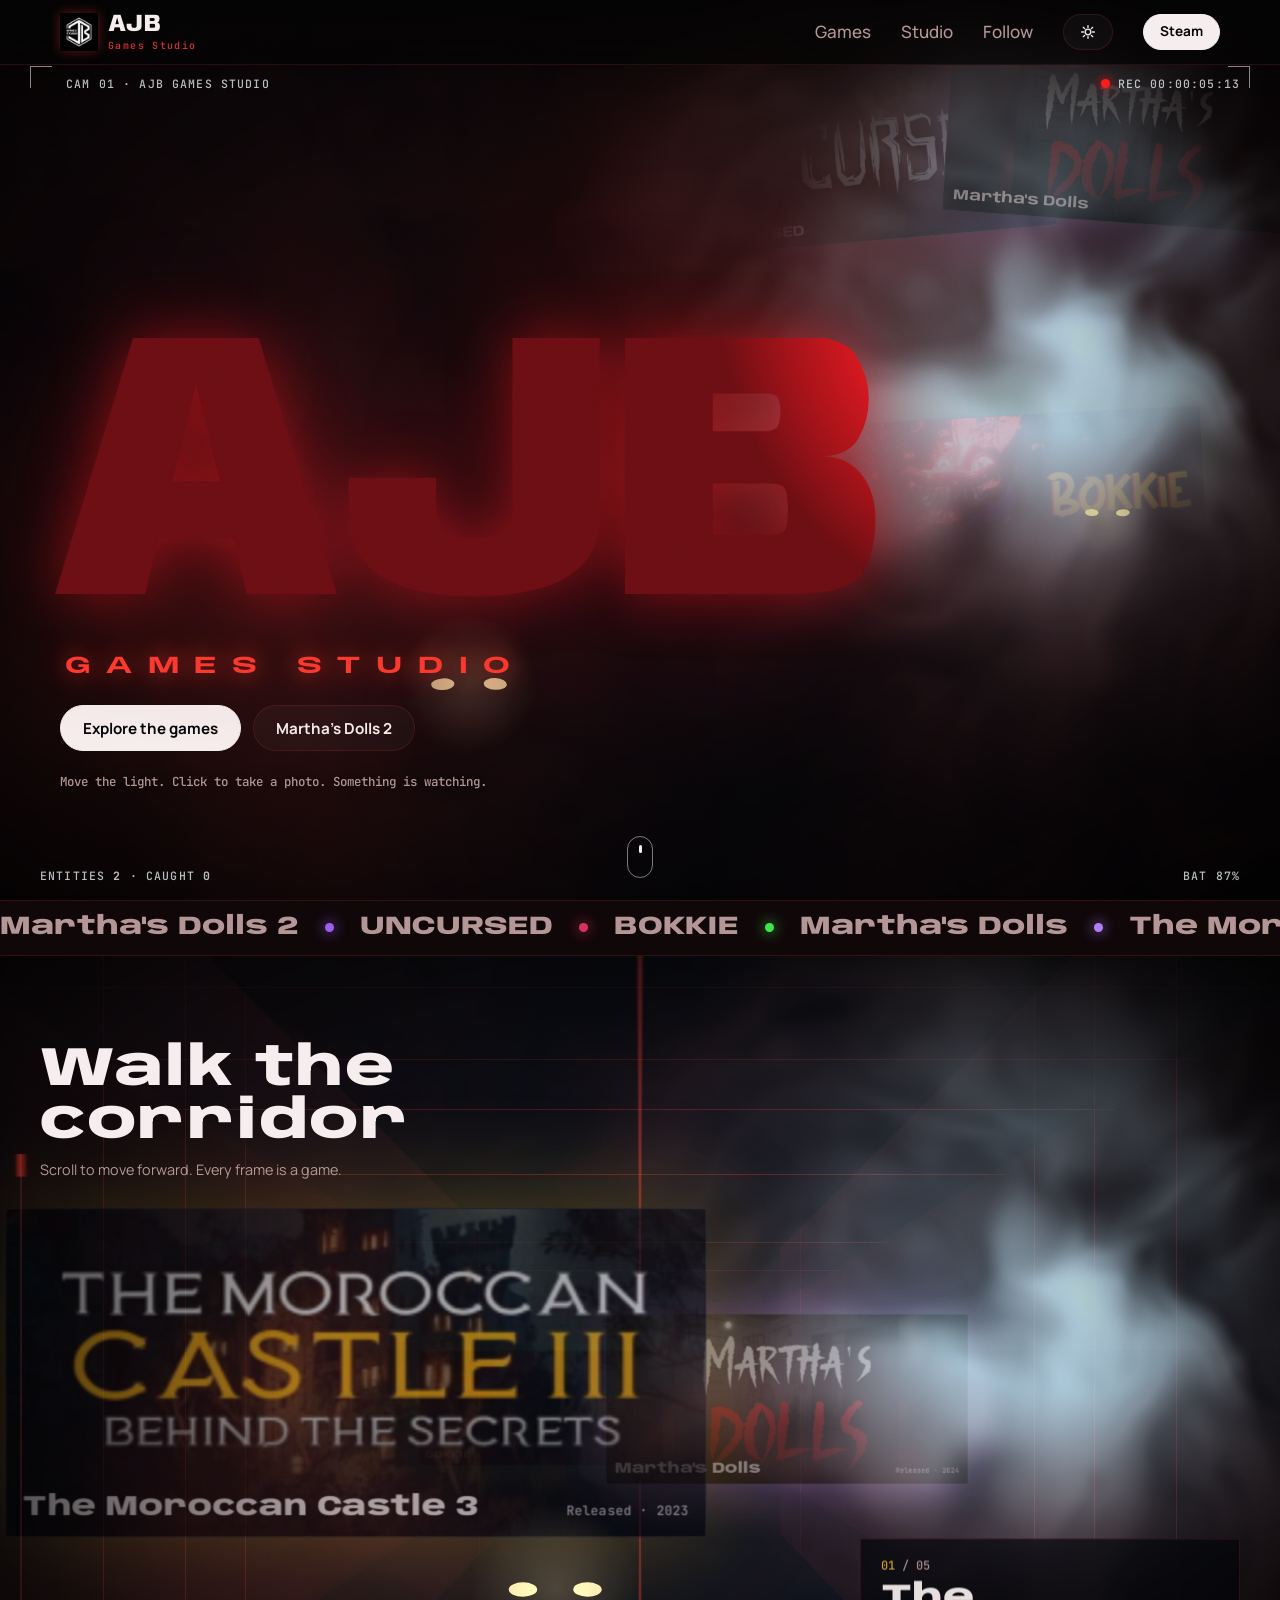
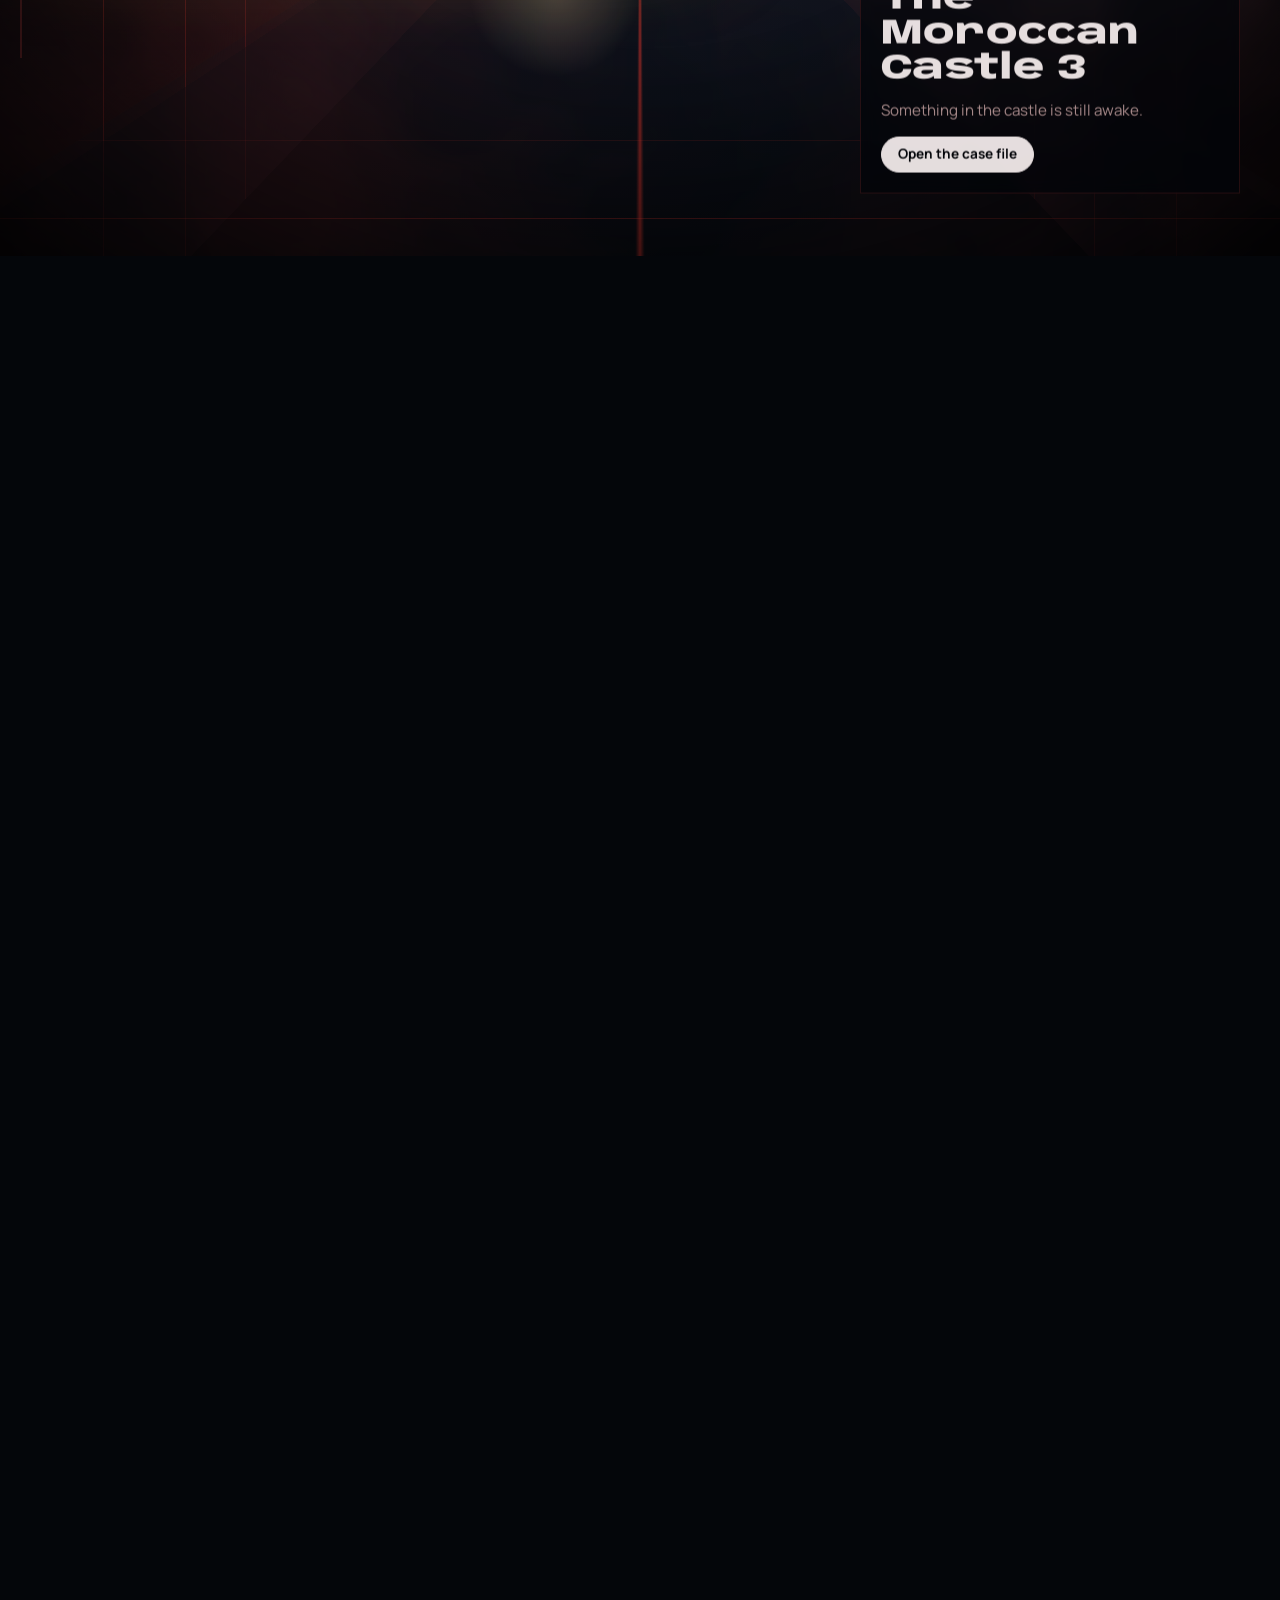
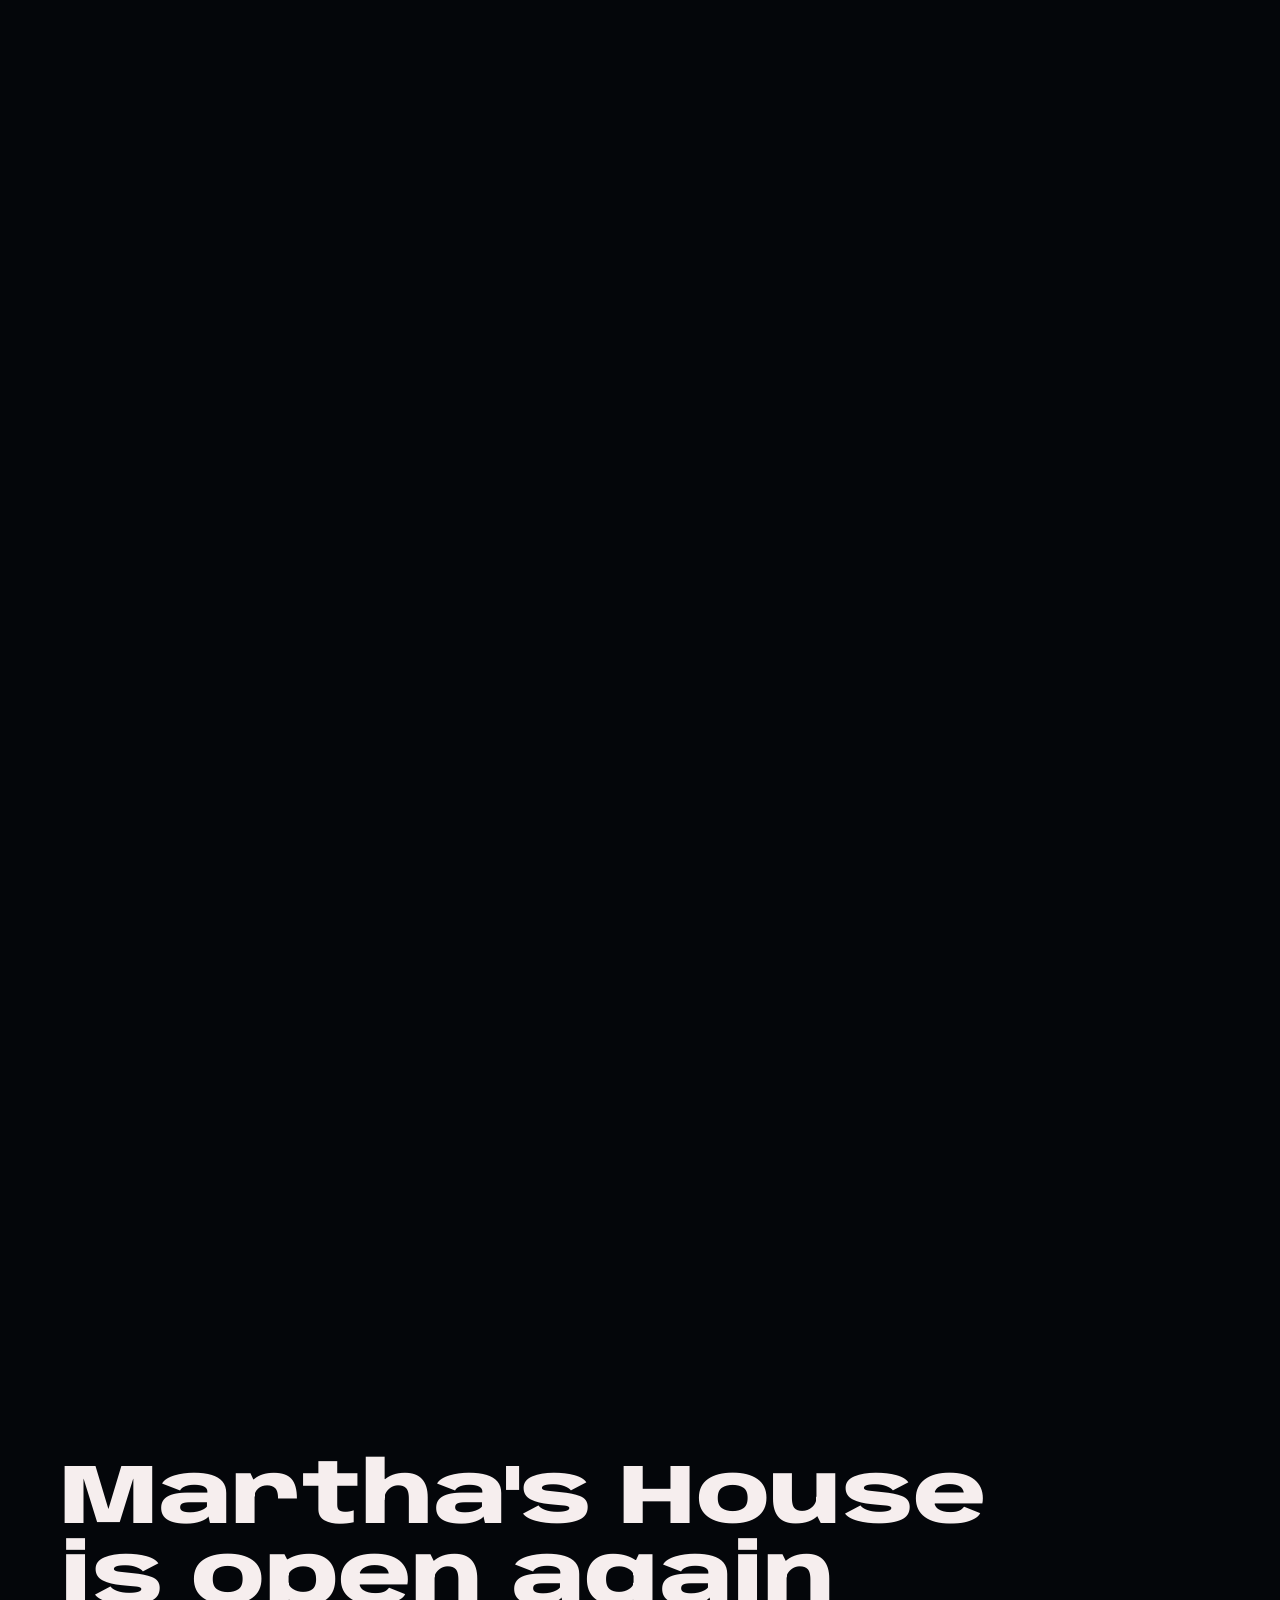
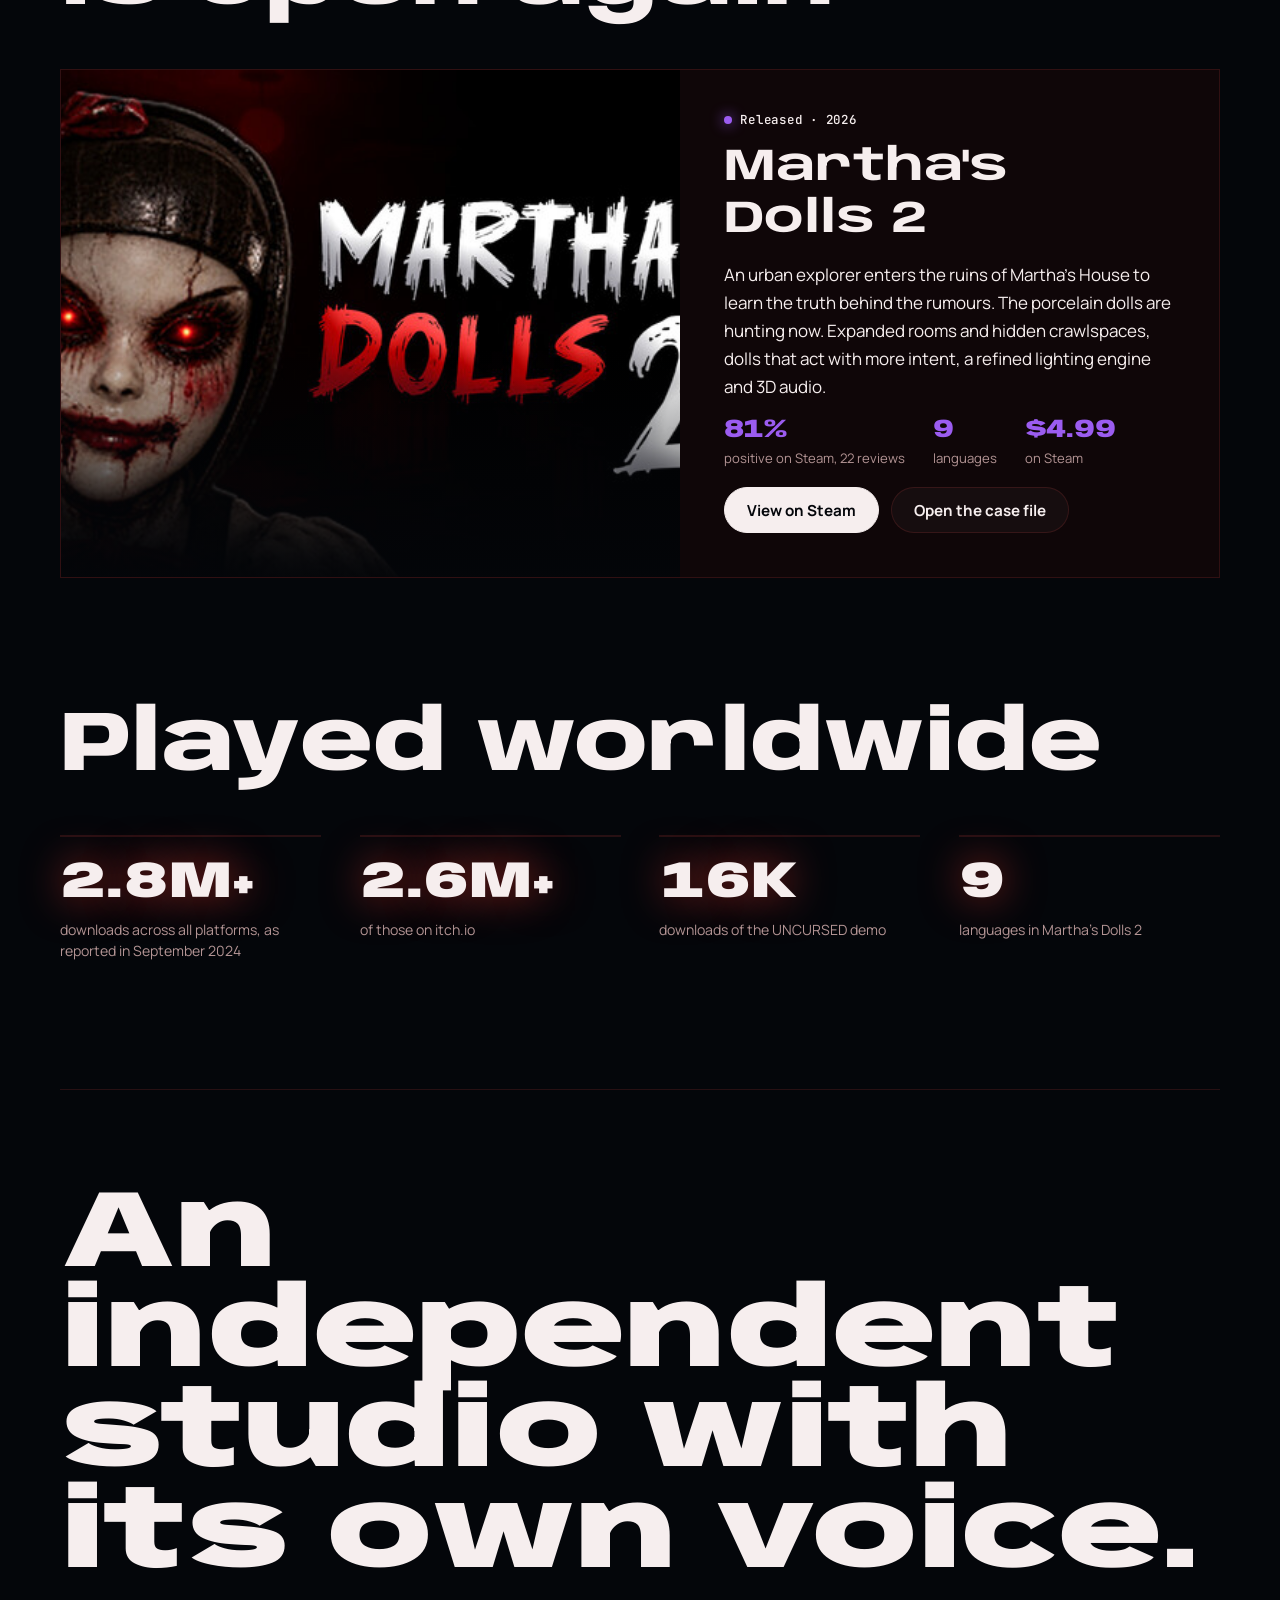
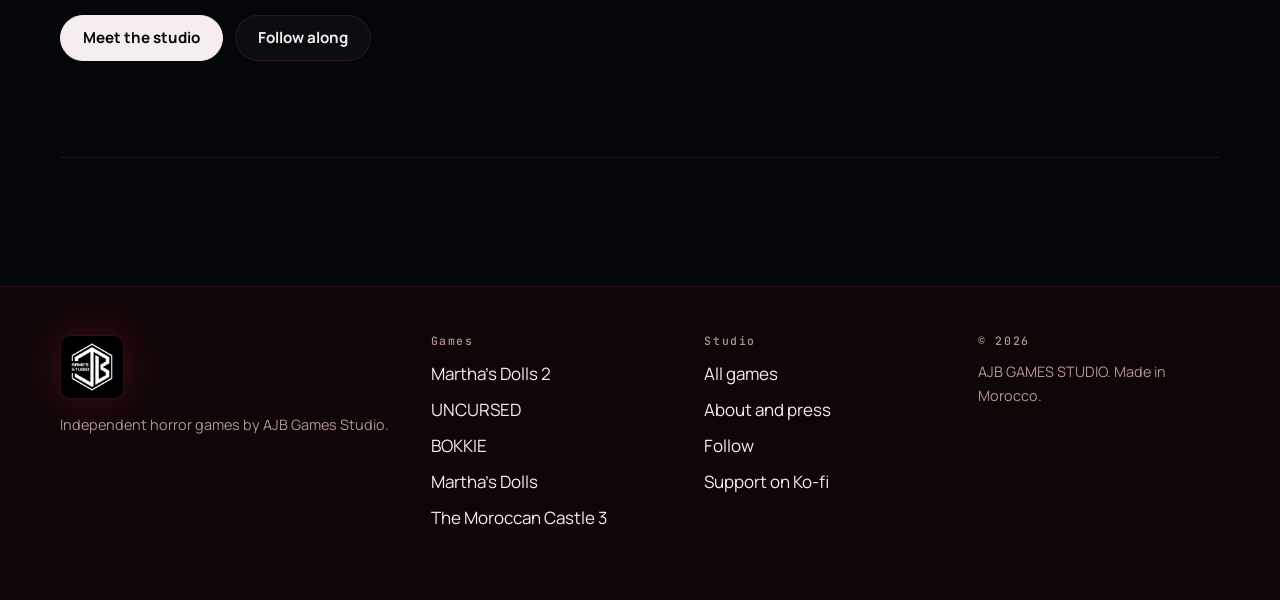
==== index.html @ 690a7651 "Revert to V6" ====
<!doctype html>
<html lang="en">
<head>
<meta charset="utf-8">
<meta name="viewport" content="width=device-width, initial-scale=1, viewport-fit=cover">
<title>AJB Games Studio</title>
<meta name="description" content="AJB GAMES STUDIO is an independent horror game studio from Morocco. Martha&#39;s Dolls, UNCURSED, BOKKIE, The Moroccan Castle 3 and Martha&#39;s Dolls 2.">
<meta property="og:title" content="AJB Games Studio"><meta property="og:description" content="AJB GAMES STUDIO is an independent horror game studio from Morocco. Martha&#39;s Dolls, UNCURSED, BOKKIE, The Moroccan Castle 3 and Martha&#39;s Dolls 2."><meta property="og:type" content="website">
<meta name="theme-color" content="#04060a">
<link rel="icon" href="favicon.svg" type="image/svg+xml">
<link rel="preconnect" href="https://fonts.googleapis.com"><link rel="preconnect" href="https://fonts.gstatic.com" crossorigin><link rel="stylesheet" href="https://fonts.googleapis.com/css2?family=Anybody:wdth,wght@50..150,100..900&family=JetBrains+Mono:wght@500&family=Manrope:wght@400;500;700&family=Newsreader:ital,wght@1,400&display=swap">
<link rel="stylesheet" href="assets/style.css">
<script>document.documentElement.className='js';try{document.documentElement.dataset.theme=localStorage.getItem('ajb-theme')||'dark'}catch(e){document.documentElement.dataset.theme='dark'}</script>
</head>
<body>
<a class="skip" href="#main">Skip to content</a>
<header class="site-header"><div class="bar">
<a class="brand" href="index.html" aria-label="AJB Games Studio, home"><img class="logo bar-logo" src="images/logo.png" alt="AJB Games Studio" onerror="this.style.display='none'"><span class="word"><b>AJB</b><span>Games Studio</span></span></a>
<nav class="nav" aria-label="Main"><a href="games.html">Games</a><a href="studio.html">Studio</a><a href="studio.html#follow">Follow</a><button class="btn sm theme-toggle" id="themeToggle" type="button" aria-label="Switch to light mode" title="Light mode"><svg class="sun" viewBox="0 0 24 24" fill="none" stroke="currentColor" stroke-width="2" stroke-linecap="round" aria-hidden="true"><circle cx="12" cy="12" r="4.2"/><path d="M12 2.5v2.6M12 18.9v2.6M2.5 12h2.6M18.9 12h2.6M5 5l1.9 1.9M17.1 17.1 19 19M19 5l-1.9 1.9M6.9 17.1 5 19"/></svg><svg class="moon" viewBox="0 0 24 24" fill="none" stroke="currentColor" stroke-width="2" stroke-linecap="round" stroke-linejoin="round" aria-hidden="true"><path d="M20.5 14.1A8.5 8.5 0 0 1 9.9 3.5a8.5 8.5 0 1 0 10.6 10.6Z"/></svg></button><a class="btn lamp sm" href="https://store.steampowered.com/curator/45501369" target="_blank" rel="noopener">Steam</a></nav><button class="menu-btn" id="menuBtn" type="button" aria-label="Open menu" aria-expanded="false" aria-controls="menuPanel"><span></span><span></span><span></span></button>
</div><div class="menu" id="menuPanel"><a href="games.html">Games</a><a href="studio.html">Studio</a><a href="studio.html#follow">Follow</a><a href="https://store.steampowered.com/curator/45501369" target="_blank" rel="noopener">Steam</a></div><div class="progress" id="progress" aria-hidden="true"></div></header>
<div class="grain" aria-hidden="true"></div><div class="cursor-light" aria-hidden="true"></div>
<main id="main">
<section class="stage hero" data-stage="hero" data-eye="255,226,170" aria-label="AJB Games Studio">
<div class="reveal" aria-hidden="true"><div class="poster" style="--c:#d2335c;left:54%;top:8%;--rot:-5deg"><div class="art" style="--c:#d2335c"><svg viewBox="0 0 320 200" preserveAspectRatio="xMidYMax slice" aria-hidden="true"><rect x="100" y="112" width="120" height="88" fill="#020304"/><path d="M88 114 L160 62 L232 114Z" fill="#020304"/><rect class="lit" x="132" y="130" width="24" height="28"/><rect x="178" y="152" width="22" height="48" fill="#090b0e"/><path d="M52 200 V138 M52 160 l-14 -16 M52 150 l14 -14" stroke="#020304" stroke-width="4" fill="none"/><ellipse class="mist" cx="110" cy="158" rx="150" ry="13"/><ellipse class="mist m2" cx="230" cy="176" rx="130" ry="10"/></svg><img src="images/uncursed-header.jpg" data-fb="https://cdn.akamai.steamstatic.com/steam/apps/3316910/header.jpg https://cdn.cloudflare.steamstatic.com/steam/apps/3316910/header.jpg" alt="" loading="lazy" decoding="async" onload="this.classList.add('ok')"></div><b>UNCURSED</b></div><div class="poster" style="--c:#9b5cf0;left:26%;top:56%;--rot:4deg"><div class="art" style="--c:#9b5cf0"><svg viewBox="0 0 320 200" preserveAspectRatio="xMidYMax slice" aria-hidden="true"><circle cx="160" cy="62" r="9" fill="#020304"/><circle cx="160" cy="94" r="27" fill="#020304"/><path d="M118 200 L136 122 Q160 110 184 122 L202 200Z" fill="#020304"/><circle class="eye" cx="150" cy="94" r="3.4"/><circle class="eye" cx="170" cy="94" r="3.4"/><path d="M60 200 V150 M60 168 l-12 -14 M60 158 l12 -12" stroke="#020304" stroke-width="4" fill="none"/><ellipse class="mist" cx="110" cy="158" rx="150" ry="13"/><ellipse class="mist m2" cx="230" cy="176" rx="130" ry="10"/></svg><img src="images/martha-s-dolls-2-header.jpg" data-fb="https://cdn.akamai.steamstatic.com/steam/apps/4469120/header.jpg https://cdn.cloudflare.steamstatic.com/steam/apps/4469120/header.jpg" alt="" loading="lazy" decoding="async" onload="this.classList.add('ok')"></div><b>Martha&#39;s Dolls 2</b></div><div class="poster" style="--c:#3fe34a;left:66%;top:46%;--rot:-3deg"><div class="art" style="--c:#3fe34a"><svg viewBox="0 0 320 200" preserveAspectRatio="xMidYMax slice" aria-hidden="true"><g class="lit" opacity=".16"><rect x="30" y="56" width="30" height="24"/><rect x="72" y="56" width="30" height="24"/><rect x="218" y="56" width="30" height="24"/><rect x="260" y="56" width="30" height="24"/></g><circle cx="128" cy="76" r="15" fill="#020304"/><circle cx="192" cy="76" r="15" fill="#020304"/><circle cx="160" cy="108" r="38" fill="#020304"/><circle class="eye" cx="147" cy="102" r="4.4"/><circle class="eye" cx="173" cy="102" r="4.4"/><path class="lit-s" d="M144 122 l6 6 l6 -6 l6 6 l6 -6 l6 6" fill="none" stroke-width="2.5" stroke-linejoin="round"/><ellipse class="mist" cx="110" cy="158" rx="150" ry="13"/><ellipse class="mist m2" cx="230" cy="176" rx="130" ry="10"/></svg><img src="images/bokkie-header.jpg" data-fb="https://cdn.akamai.steamstatic.com/steam/apps/2880530/header.jpg https://cdn.cloudflare.steamstatic.com/steam/apps/2880530/header.jpg" alt="" loading="lazy" decoding="async" onload="this.classList.add('ok')"></div><b>BOKKIE</b></div><div class="poster" style="--c:#e0a82a;left:3%;top:62%;--rot:3deg"><div class="art" style="--c:#e0a82a"><svg viewBox="0 0 320 200" preserveAspectRatio="xMidYMax slice" aria-hidden="true"><rect x="50" y="92" width="45" height="108" fill="#020304"/><path d="M50 92 V78 h9 v10 h9 v-10 h9 v10 h9 v-10 h9 v14Z" fill="#020304"/><rect x="225" y="92" width="45" height="108" fill="#020304"/><path d="M225 92 V78 h9 v10 h9 v-10 h9 v10 h9 v-10 h9 v14Z" fill="#020304"/><rect x="95" y="122" width="130" height="78" fill="#020304"/><path class="lit" opacity=".85" d="M138 200 V152 a22 22 0 0 1 44 0 V200Z"/><ellipse class="mist" cx="110" cy="158" rx="150" ry="13"/><ellipse class="mist m2" cx="230" cy="176" rx="130" ry="10"/></svg><img src="images/the-moroccan-castle-3-header.jpg" data-fb="https://cdn.akamai.steamstatic.com/steam/apps/2339500/header.jpg https://cdn.cloudflare.steamstatic.com/steam/apps/2339500/header.jpg" alt="" loading="lazy" decoding="async" onload="this.classList.add('ok')"></div><b>The Moroccan Castle 3</b></div><div class="poster" style="--c:#b07cf5;left:74%;top:6%;--rot:4deg"><div class="art" style="--c:#b07cf5"><svg viewBox="0 0 320 200" preserveAspectRatio="xMidYMax slice" aria-hidden="true"><circle cx="160" cy="62" r="9" fill="#020304"/><circle cx="160" cy="94" r="27" fill="#020304"/><path d="M118 200 L136 122 Q160 110 184 122 L202 200Z" fill="#020304"/><circle class="eye" cx="150" cy="94" r="3.4"/><circle class="eye" cx="170" cy="94" r="3.4"/><path d="M60 200 V150 M60 168 l-12 -14 M60 158 l12 -12" stroke="#020304" stroke-width="4" fill="none"/><ellipse class="mist" cx="110" cy="158" rx="150" ry="13"/><ellipse class="mist m2" cx="230" cy="176" rx="130" ry="10"/></svg><img src="images/martha-s-dolls-header.jpg" data-fb="https://cdn.akamai.steamstatic.com/steam/apps/2614380/header.jpg https://cdn.cloudflare.steamstatic.com/steam/apps/2614380/header.jpg" alt="" loading="lazy" decoding="async" onload="this.classList.add('ok')"></div><b>Martha&#39;s Dolls</b></div></div>
<canvas class="gl" data-tint="255,60,45" aria-hidden="true"></canvas><canvas class="eyes" aria-hidden="true"></canvas><div class="vignette" aria-hidden="true"></div><div class="flash" aria-hidden="true"></div>
<div class="hud" aria-hidden="true"><span class="tl">CAM 01 · AJB GAMES STUDIO</span><span class="tr"><i class="dot"></i>REC <time class="tc">00:00:00:00</time></span><span class="bl">ENTITIES <b data-ent>0</b> · CAUGHT <b data-caught>0</b></span><span class="br">BAT 87%</span></div>
<div class="hero-body wrap">
<h1 class="title flicker-bulb" id="title" aria-label="AJB Games Studio">AJB</h1>
<p class="subtitle" aria-hidden="true">GAMES STUDIO</p>
<div class="row"><a class="btn lamp" href="games.html">Explore the games</a><a class="btn" href="games/martha-s-dolls-2.html">Martha's Dolls 2</a></div>
<p class="hint"><span class="fine">Move the light. Click to take a photo.</span><span class="coarse">Drag to move the light.</span> Something is watching.</p>
</div>
<a class="scroll-cue" href="#corridor" aria-label="Scroll to the corridor"><span></span></a>
</section>
<div class="ticker" aria-hidden="true"><div class="ticker-track"><div class="ticker-set"><span>Martha&#39;s Dolls 2</span><i style="--c:#9b5cf0"></i><span>UNCURSED</span><i style="--c:#d2335c"></i><span>BOKKIE</span><i style="--c:#3fe34a"></i><span>Martha&#39;s Dolls</span><i style="--c:#b07cf5"></i><span>The Moroccan Castle 3</span><i style="--c:#e0a82a"></i></div><div class="ticker-set"><span>Martha&#39;s Dolls 2</span><i style="--c:#9b5cf0"></i><span>UNCURSED</span><i style="--c:#d2335c"></i><span>BOKKIE</span><i style="--c:#3fe34a"></i><span>Martha&#39;s Dolls</span><i style="--c:#b07cf5"></i><span>The Moroccan Castle 3</span><i style="--c:#e0a82a"></i></div></div></div>

<section class="corridor" id="corridor" style="--n:5" aria-labelledby="corT">
<div class="cor-track" id="corTrack"><div class="cor-pin stage" id="corPin" data-stage="corridor" data-eye="255,226,170">
<canvas class="gl" data-tint="255,60,45" aria-hidden="true"></canvas>
<div class="cor-view" id="corView" aria-hidden="false"><div class="cor-scene" id="corScene"><a class="frame" href="games/the-moroccan-castle-3.html" style="--c:#e0a82a" data-title="The Moroccan Castle 3" data-tag="Something in the castle is still awake." data-when="Released · 2023" aria-label="The Moroccan Castle 3, Released · 2023"><div class="art" style="--c:#e0a82a"><svg viewBox="0 0 320 200" preserveAspectRatio="xMidYMax slice" aria-hidden="true"><rect x="50" y="92" width="45" height="108" fill="#020304"/><path d="M50 92 V78 h9 v10 h9 v-10 h9 v10 h9 v-10 h9 v14Z" fill="#020304"/><rect x="225" y="92" width="45" height="108" fill="#020304"/><path d="M225 92 V78 h9 v10 h9 v-10 h9 v10 h9 v-10 h9 v14Z" fill="#020304"/><rect x="95" y="122" width="130" height="78" fill="#020304"/><path class="lit" opacity=".85" d="M138 200 V152 a22 22 0 0 1 44 0 V200Z"/><ellipse class="mist" cx="110" cy="158" rx="150" ry="13"/><ellipse class="mist m2" cx="230" cy="176" rx="130" ry="10"/></svg><img src="images/the-moroccan-castle-3-header.jpg" data-fb="https://cdn.akamai.steamstatic.com/steam/apps/2339500/header.jpg https://cdn.cloudflare.steamstatic.com/steam/apps/2339500/header.jpg" alt="" loading="lazy" decoding="async" onload="this.classList.add('ok')"></div><span class="dim"></span><span class="fcap"><b>The Moroccan Castle 3</b><small>Released · 2023</small></span></a><a class="frame" href="games/martha-s-dolls.html" style="--c:#b07cf5" data-title="Martha&#39;s Dolls" data-tag="Every doll in this village remembers Martha." data-when="Released · 2024" aria-label="Martha&#39;s Dolls, Released · 2024"><div class="art" style="--c:#b07cf5"><svg viewBox="0 0 320 200" preserveAspectRatio="xMidYMax slice" aria-hidden="true"><circle cx="160" cy="62" r="9" fill="#020304"/><circle cx="160" cy="94" r="27" fill="#020304"/><path d="M118 200 L136 122 Q160 110 184 122 L202 200Z" fill="#020304"/><circle class="eye" cx="150" cy="94" r="3.4"/><circle class="eye" cx="170" cy="94" r="3.4"/><path d="M60 200 V150 M60 168 l-12 -14 M60 158 l12 -12" stroke="#020304" stroke-width="4" fill="none"/><ellipse class="mist" cx="110" cy="158" rx="150" ry="13"/><ellipse class="mist m2" cx="230" cy="176" rx="130" ry="10"/></svg><img src="images/martha-s-dolls-header.jpg" data-fb="https://cdn.akamai.steamstatic.com/steam/apps/2614380/header.jpg https://cdn.cloudflare.steamstatic.com/steam/apps/2614380/header.jpg" alt="" loading="lazy" decoding="async" onload="this.classList.add('ok')"></div><span class="dim"></span><span class="fcap"><b>Martha&#39;s Dolls</b><small>Released · 2024</small></span></a><a class="frame" href="games/bokkie.html" style="--c:#3fe34a" data-title="BOKKIE" data-tag="The toys were friendly once." data-when="Released · 2024" aria-label="BOKKIE, Released · 2024"><div class="art" style="--c:#3fe34a"><svg viewBox="0 0 320 200" preserveAspectRatio="xMidYMax slice" aria-hidden="true"><g class="lit" opacity=".16"><rect x="30" y="56" width="30" height="24"/><rect x="72" y="56" width="30" height="24"/><rect x="218" y="56" width="30" height="24"/><rect x="260" y="56" width="30" height="24"/></g><circle cx="128" cy="76" r="15" fill="#020304"/><circle cx="192" cy="76" r="15" fill="#020304"/><circle cx="160" cy="108" r="38" fill="#020304"/><circle class="eye" cx="147" cy="102" r="4.4"/><circle class="eye" cx="173" cy="102" r="4.4"/><path class="lit-s" d="M144 122 l6 6 l6 -6 l6 6 l6 -6 l6 6" fill="none" stroke-width="2.5" stroke-linejoin="round"/><ellipse class="mist" cx="110" cy="158" rx="150" ry="13"/><ellipse class="mist m2" cx="230" cy="176" rx="130" ry="10"/></svg><img src="images/bokkie-header.jpg" data-fb="https://cdn.akamai.steamstatic.com/steam/apps/2880530/header.jpg https://cdn.cloudflare.steamstatic.com/steam/apps/2880530/header.jpg" alt="" loading="lazy" decoding="async" onload="this.classList.add('ok')"></div><span class="dim"></span><span class="fcap"><b>BOKKIE</b><small>Released · 2024</small></span></a><a class="frame" href="games/uncursed.html" style="--c:#d2335c" data-title="UNCURSED" data-tag="Grandma’s house is not as quiet as it looks." data-when="Released · 2025" aria-label="UNCURSED, Released · 2025"><div class="art" style="--c:#d2335c"><svg viewBox="0 0 320 200" preserveAspectRatio="xMidYMax slice" aria-hidden="true"><rect x="100" y="112" width="120" height="88" fill="#020304"/><path d="M88 114 L160 62 L232 114Z" fill="#020304"/><rect class="lit" x="132" y="130" width="24" height="28"/><rect x="178" y="152" width="22" height="48" fill="#090b0e"/><path d="M52 200 V138 M52 160 l-14 -16 M52 150 l14 -14" stroke="#020304" stroke-width="4" fill="none"/><ellipse class="mist" cx="110" cy="158" rx="150" ry="13"/><ellipse class="mist m2" cx="230" cy="176" rx="130" ry="10"/></svg><img src="images/uncursed-header.jpg" data-fb="https://cdn.akamai.steamstatic.com/steam/apps/3316910/header.jpg https://cdn.cloudflare.steamstatic.com/steam/apps/3316910/header.jpg" alt="" loading="lazy" decoding="async" onload="this.classList.add('ok')"></div><span class="dim"></span><span class="fcap"><b>UNCURSED</b><small>Released · 2025</small></span></a><a class="frame" href="games/martha-s-dolls-2.html" style="--c:#9b5cf0" data-title="Martha&#39;s Dolls 2" data-tag="The dolls have learned to hunt." data-when="Released · 2026" aria-label="Martha&#39;s Dolls 2, Released · 2026"><div class="art" style="--c:#9b5cf0"><svg viewBox="0 0 320 200" preserveAspectRatio="xMidYMax slice" aria-hidden="true"><circle cx="160" cy="62" r="9" fill="#020304"/><circle cx="160" cy="94" r="27" fill="#020304"/><path d="M118 200 L136 122 Q160 110 184 122 L202 200Z" fill="#020304"/><circle class="eye" cx="150" cy="94" r="3.4"/><circle class="eye" cx="170" cy="94" r="3.4"/><path d="M60 200 V150 M60 168 l-12 -14 M60 158 l12 -12" stroke="#020304" stroke-width="4" fill="none"/><ellipse class="mist" cx="110" cy="158" rx="150" ry="13"/><ellipse class="mist m2" cx="230" cy="176" rx="130" ry="10"/></svg><img src="images/martha-s-dolls-2-header.jpg" data-fb="https://cdn.akamai.steamstatic.com/steam/apps/4469120/header.jpg https://cdn.cloudflare.steamstatic.com/steam/apps/4469120/header.jpg" alt="" loading="lazy" decoding="async" onload="this.classList.add('ok')"></div><span class="dim"></span><span class="fcap"><b>Martha&#39;s Dolls 2</b><small>Released · 2026</small></span></a></div></div>
<canvas class="eyes" aria-hidden="true"></canvas><div class="vignette" aria-hidden="true"></div>
<div class="cor-head"><h2 id="corT">Walk the corridor</h2><p class="small">Scroll to move forward. Every frame is a game.</p></div>
<div class="cor-info" id="corInfo" aria-live="polite"><span class="num"><b id="corNum">01</b> / 05</span><strong id="corName">The Moroccan Castle 3</strong><p id="corTag">Something in the castle is still awake.</p><a class="btn lamp sm" id="corGo" href="games/the-moroccan-castle-3.html">Open the case file</a></div>
<div class="cor-rail" aria-hidden="true"><i id="corRail"></i></div>
</div></div>
</section>

<section class="wrap latest" aria-labelledby="latestT">
<h2 id="latestT" class="big-h" data-scramble>Martha's House is open again</h2>
<article class="feature rv" style="--c:#9b5cf0"><div class="art" style="--c:#9b5cf0"><svg viewBox="0 0 320 200" preserveAspectRatio="xMidYMax slice" aria-hidden="true"><circle cx="160" cy="62" r="9" fill="#020304"/><circle cx="160" cy="94" r="27" fill="#020304"/><path d="M118 200 L136 122 Q160 110 184 122 L202 200Z" fill="#020304"/><circle class="eye" cx="150" cy="94" r="3.4"/><circle class="eye" cx="170" cy="94" r="3.4"/><path d="M60 200 V150 M60 168 l-12 -14 M60 158 l12 -12" stroke="#020304" stroke-width="4" fill="none"/><ellipse class="mist" cx="110" cy="158" rx="150" ry="13"/><ellipse class="mist m2" cx="230" cy="176" rx="130" ry="10"/></svg><img src="images/martha-s-dolls-2-header.jpg" data-fb="https://cdn.akamai.steamstatic.com/steam/apps/4469120/library_hero.jpg https://cdn.cloudflare.steamstatic.com/steam/apps/4469120/library_hero.jpg https://cdn.akamai.steamstatic.com/steam/apps/4469120/header.jpg https://cdn.cloudflare.steamstatic.com/steam/apps/4469120/header.jpg" alt="" loading="lazy" decoding="async" onload="this.classList.add('ok')"></div><div class="feature-body"><span class="status"><i></i>Released · 2026</span>
<h3>Martha&#39;s Dolls 2</h3><p>An urban explorer enters the ruins of Martha&#39;s House to learn the truth behind the rumours. The porcelain dolls are hunting now. Expanded rooms and hidden crawlspaces, dolls that act with more intent, a refined lighting engine and 3D audio.</p>
<ul class="facts"><li><b>81%</b><span>positive on Steam, 22 reviews</span></li><li><b>9</b><span>languages</span></li><li><b>$4.99</b><span>on Steam</span></li></ul>
<div class="row"><a class="btn lamp" href="https://store.steampowered.com/app/4469120/" target="_blank" rel="noopener">View on Steam</a><a class="btn" href="games/martha-s-dolls-2.html">Open the case file</a></div></div></article>
</section>

<section class="wrap" aria-labelledby="numT"><h2 id="numT" class="big-h" data-scramble>Played worldwide</h2><div class="stats"><div class="stat" style="--d:0s"><b data-to="2.8" data-dec="1" data-suffix="M+">2.8M+</b><span>downloads across all platforms, as reported in September 2024</span></div><div class="stat" style="--d:0.1s"><b data-to="2.6" data-dec="1" data-suffix="M+">2.6M+</b><span>of those on itch.io</span></div><div class="stat" style="--d:0.2s"><b data-to="16" data-dec="0" data-suffix="K">16K</b><span>downloads of the UNCURSED demo</span></div><div class="stat" style="--d:0.30000000000000004s"><b data-to="9" data-dec="0" data-suffix="">9</b><span>languages in Martha&#39;s Dolls 2</span></div></div></section>

<section class="wrap"><div class="band rv"><h2>An independent studio with its own voice.</h2><div class="row"><a class="btn lamp" href="studio.html">Meet the studio</a><a class="btn" href="studio.html#follow">Follow along</a></div></div></section>
</main>
<footer><div class="wrap foot">
<div><img class="foot-logo" src="images/logo.png" alt="AJB Games Studio" onerror="this.style.display='none'"><p class="small">Independent horror games by AJB Games Studio.</p></div>
<div><h2>Games</h2><ul><li><a href="games/martha-s-dolls-2.html">Martha&#39;s Dolls 2</a></li><li><a href="games/uncursed.html">UNCURSED</a></li><li><a href="games/bokkie.html">BOKKIE</a></li><li><a href="games/martha-s-dolls.html">Martha&#39;s Dolls</a></li><li><a href="games/the-moroccan-castle-3.html">The Moroccan Castle 3</a></li></ul></div>
<div><h2>Studio</h2><ul><li><a href="games.html">All games</a></li><li><a href="studio.html">About and press</a></li><li><a href="studio.html#follow">Follow</a></li><li><a href="https://ko-fi.com/ajbgamesstudio" target="_blank" rel="noopener">Support on Ko-fi</a></li></ul></div>
<div><h2>&copy; 2026</h2><p class="small">AJB GAMES STUDIO. Made in Morocco.</p></div>
</div></footer>
<div class="curtain" aria-hidden="true"></div>
<script src="assets/site.js" defer></script>
</body>
</html>
---- assets/style.css ----
/* AJB Games Studio. Found-footage horror: void black, crimson torchlight, a camera HUD. */
:root{
  --void:#04060a;--ink:#0f0608;--panel:#160508;--line:rgba(200,60,60,.18);
  --bone:#f6eeee;--mute:#b39494;--torch:#ff3b2f;--rec:#ff1a1a;--c:#e02a20;
  --hf:'Anybody','Arial Narrow',Impact,system-ui,sans-serif;
  --bf:'Manrope',system-ui,-apple-system,'Segoe UI',sans-serif;
  --mono:'JetBrains Mono',ui-monospace,Menlo,Consolas,monospace;
  --ser:'Newsreader',Georgia,serif;
  --pad:clamp(16px,4vw,40px);
}
*,*::before,*::after{box-sizing:border-box}
html{scroll-behavior:smooth;-webkit-text-size-adjust:100%;background:var(--void)}
body{margin:0;background:var(--void);color:var(--bone);font:400 1.0625rem/1.65 var(--bf);overflow-x:hidden;min-height:100svh}
img,svg,canvas{display:block;max-width:100%}
a{color:inherit}
h1,h2,h3,p,ul,ol,dl,dd{margin:0}
ul,ol{padding:0;list-style:none}
:focus-visible{outline:2px solid var(--torch);outline-offset:3px;border-radius:2px}
.wrap{width:100%;max-width:1240px;margin-inline:auto;padding-inline:var(--pad)}
.small{font-size:.9rem;color:var(--mute)}
.muted{color:var(--mute)}
.skip{position:fixed;left:12px;top:-60px;z-index:100;background:var(--bone);color:#000;padding:10px 16px;border-radius:6px;font-weight:700;transition:top .2s}
.skip:focus{top:12px}

/* ---------- global camera layers ---------- */
.grain{position:fixed;inset:-50%;z-index:90;pointer-events:none;opacity:.075;mix-blend-mode:overlay;
  background-image:url("data:image/svg+xml,%3Csvg xmlns='http://www.w3.org/2000/svg' width='220' height='220'%3E%3Cfilter id='n'%3E%3CfeTurbulence type='fractalNoise' baseFrequency='.85' numOctaves='2' stitchTiles='stitch'/%3E%3C/filter%3E%3Crect width='100%25' height='100%25' filter='url(%23n)'/%3E%3C/svg%3E");
  animation:grain 1s steps(6) infinite}
@keyframes grain{0%{transform:translate(0,0)}20%{transform:translate(-3%,2%)}40%{transform:translate(2%,-3%)}60%{transform:translate(-2%,-1%)}80%{transform:translate(3%,3%)}100%{transform:translate(0,0)}}
.cursor-light{position:fixed;inset:0;z-index:80;pointer-events:none;opacity:0;transition:opacity .6s;
  background:radial-gradient(circle 340px at var(--mx,50%) var(--my,50%),rgba(255,59,47,.12),transparent 70%)}
.cursor-light.on{opacity:1}
.curtain{position:fixed;inset:0;z-index:200;pointer-events:none;background:#000;opacity:0;animation:curtainIn .7s ease-out}
@keyframes curtainIn{0%{opacity:1}30%{opacity:1}100%{opacity:0}}
.curtain.out{animation:none;opacity:1;transition:opacity .26s ease-in;
  background:repeating-linear-gradient(0deg,#000 0 3px,#130405 3px 4px)}

/* ---------- header ---------- */
.site-header{position:fixed;inset:0 0 auto 0;z-index:70;background:linear-gradient(rgba(4,3,3,.92),rgba(4,3,3,.75));backdrop-filter:blur(10px);-webkit-backdrop-filter:blur(10px);border-bottom:1px solid var(--line)}
.bar{max-width:1240px;margin:auto;padding:0 var(--pad);height:64px;display:flex;align-items:center;justify-content:space-between;gap:16px}
.brand{display:flex;align-items:center;gap:10px;text-decoration:none}
.brand .logo{height:34px;width:auto}
.brand .bar-logo{height:38px;width:auto;filter:drop-shadow(0 0 6px rgba(255,59,47,.35))}
.brand .word{display:flex;flex-direction:column;line-height:1}
.brand b{font:800 1.5rem/1 var(--hf);font-variation-settings:"wdth" 100;letter-spacing:.02em}
.brand .word span{font:500 .62rem/1.2 var(--mono);color:var(--torch);margin-top:3px;letter-spacing:.14em;opacity:.85}
.nav{display:flex;align-items:center;gap:clamp(12px,3vw,30px)}
.nav a:not(.btn){text-decoration:none;font-weight:500;color:var(--mute);padding:6px 0;position:relative;transition:color .2s}
.nav a:not(.btn)::after{content:"";position:absolute;left:0;right:0;bottom:0;height:1px;background:var(--torch);transform:scaleX(0);transform-origin:left;transition:transform .3s}
.nav a:not(.btn):hover,.nav a[aria-current]{color:var(--bone)}
.nav a:not(.btn):hover::after,.nav a[aria-current]::after{transform:scaleX(1)}
.progress{position:absolute;left:0;bottom:-1px;height:2px;width:100%;background:var(--torch);transform:scaleX(0);transform-origin:left;box-shadow:0 0 14px rgba(255,59,47,.95)}
@media(max-width:560px){.brand .word span{display:none}.nav a:not(.btn){display:none}.nav .btn.lamp{display:none}.nav{gap:10px}.bar{height:56px}}
@media(max-width:400px){.btn.sm{padding:0 12px;font-size:.8rem}}

/* ---------- mobile pop-out menu ---------- */
.menu-btn{display:none;flex:none;width:44px;height:44px;flex-direction:column;align-items:center;justify-content:center;gap:5px;border:1px solid var(--line);border-radius:10px;background:rgba(255,255,255,.03);cursor:pointer;transition:border-color .25s}
.menu-btn:hover{border-color:var(--torch)}
.menu-btn span{display:block;width:18px;height:2px;background:var(--bone);border-radius:2px;transition:transform .3s,opacity .3s}
.menu-btn[aria-expanded="true"] span:nth-child(1){transform:translateY(7px) rotate(45deg)}
.menu-btn[aria-expanded="true"] span:nth-child(2){opacity:0}
.menu-btn[aria-expanded="true"] span:nth-child(3){transform:translateY(-7px) rotate(-45deg)}
.menu{position:absolute;left:0;right:0;top:100%;z-index:5;display:none;padding:6px var(--pad) 18px;background:rgba(7,4,5,.97);backdrop-filter:blur(14px);-webkit-backdrop-filter:blur(14px);border-bottom:1px solid var(--line);box-shadow:0 26px 60px rgba(0,0,0,.55);transform:translateY(-10px);opacity:0;visibility:hidden;transition:transform .3s ease,opacity .3s ease,visibility .3s}
.menu.open{transform:none;opacity:1;visibility:visible}
.menu a{display:flex;align-items:center;justify-content:space-between;gap:12px;padding:15px 2px;text-decoration:none;font:700 1.05rem/1 var(--hf);font-variation-settings:"wdth" 112;color:var(--bone);border-bottom:1px solid var(--line)}
.menu a:last-child{border-bottom:0}
.menu a::after{content:"\2192";color:var(--torch);font:400 1rem/1 var(--bf)}
.menu a[aria-current="page"]{color:var(--torch)}
[data-theme="light"] .menu{background:rgba(250,248,244,.97);box-shadow:0 26px 60px rgba(0,0,0,.14)}
@media(max-width:560px){.menu-btn{display:flex}.menu{display:grid}}

/* ---------- buttons ---------- */
.btn{display:inline-flex;align-items:center;justify-content:center;gap:8px;min-height:46px;padding:0 22px;border:1px solid var(--line);border-radius:999px;background:rgba(255,255,255,.03);color:var(--bone);font:700 .95rem/1 var(--bf);text-decoration:none;cursor:pointer;transition:border-color .25s,background .25s,box-shadow .25s,transform .25s}
.btn:hover{border-color:var(--torch);background:rgba(255,59,47,.1);transform:translateY(-2px)}
.btn.sm{min-height:36px;padding:0 16px;font-size:.85rem}
.btn.lamp,.btn.glow{background:var(--bone);color:#04060a;border-color:var(--bone)}
.btn.lamp:hover{background:var(--torch);color:#fff;border-color:var(--torch);box-shadow:0 0 42px rgba(255,59,47,.7)}
.btn.glow{background:var(--c);border-color:var(--c);box-shadow:0 0 0 0 transparent}
.btn.glow:hover{background:var(--c);filter:brightness(1.2);box-shadow:0 0 34px rgba(255,59,47,.7)}
.btn[aria-pressed=true]{background:var(--bone);color:#04060a;border-color:var(--bone)}
.row{display:flex;flex-wrap:wrap;gap:12px;align-items:center}

/* ---------- type ---------- */
.big-h{font:800 clamp(2.3rem,6.6vw,5.4rem)/.96 var(--hf);font-variation-settings:"wdth" 125;letter-spacing:-.01em;max-width:min(18ch,100%);text-wrap:balance}
.big-h.sm{font-size:clamp(1.9rem,4.8vw,3.4rem)}
h2{font:700 1.15rem/1.2 var(--hf);font-variation-settings:"wdth" 110;letter-spacing:.01em}
h3{font:700 1.35rem/1.15 var(--hf);font-variation-settings:"wdth" 112}
p{max-width:64ch}
.status{display:inline-flex;align-items:center;gap:8px;font:500 .78rem/1 var(--mono);color:var(--bone);letter-spacing:.06em}
.status i{width:8px;height:8px;border-radius:50%;background:var(--c);box-shadow:0 0 14px var(--c)}
.status i.hollow{background:none;border:1.5px solid var(--c);box-shadow:none}
.tags{display:flex;flex-wrap:wrap;gap:8px;margin-top:18px}
.tags li{font-size:.8rem;color:var(--mute);border:1px solid var(--line);padding:4px 11px;border-radius:999px}

/* ---------- reveal on scroll: a focus pull ---------- */
.js .rv{opacity:0;filter:blur(10px);transform:scale(.985);transition:opacity .9s ease,filter .9s ease,transform .9s ease;transition-delay:var(--d,0s)}
.js .rv.in{opacity:1;filter:none;transform:none}

/* ---------- art + images ---------- */
.art{position:relative;overflow:hidden;aspect-ratio:460/215;background:radial-gradient(ellipse at 50% 60%,color-mix(in srgb,var(--c) 38%,#0b0d10) 0,#0b0d10 70%)}
.art svg{position:absolute;inset:0;width:100%;height:100%}
.art svg .lit{fill:var(--c)}.art svg .lit-s{stroke:var(--c)}
.art svg .eye{fill:var(--c);transform-box:fill-box;transform-origin:center;animation:blink 6s infinite}
.art svg .bar{fill:var(--c);transform-box:fill-box;transform-origin:bottom;animation:eq 1.1s ease-in-out infinite alternate}
.art svg .bar.b2{animation-delay:-.4s}.art svg .bar.b3{animation-delay:-.8s}
.art svg .mist{fill:#cfe6f5;opacity:.07;animation:mist 14s ease-in-out infinite alternate}
.art svg .mist.m2{animation-delay:-6s}
.art img{position:absolute;inset:0;width:100%;height:100%;object-fit:cover;opacity:0;transition:opacity .6s}
.art.art-contain img{object-fit:contain}
.art img.ok{opacity:1}
.art::after{content:"";position:absolute;inset:0;background:linear-gradient(transparent 55%,rgba(4,6,10,.85))}
@keyframes blink{0%,92%,100%{transform:scaleY(1)}95%{transform:scaleY(.1)}}
@keyframes eq{to{transform:scaleY(.35)}}
@keyframes mist{to{transform:translateX(30px)}}

/* ---------- stage: the camera view (hero, game pages, 404) ---------- */
.stage{position:relative;overflow:hidden;isolation:isolate;background:radial-gradient(ellipse 70% 60% at 68% 28%,#1c0808 0,var(--void) 70%)}
.stage::before{content:"";position:absolute;inset:-20%;z-index:0;background:radial-gradient(ellipse 40% 30% at 20% 70%,rgba(255,59,47,.14),transparent),radial-gradient(ellipse 45% 35% at 80% 40%,rgba(190,20,10,.1),transparent);animation:drift 26s ease-in-out infinite alternate}
@keyframes drift{to{transform:translate(6%,-4%) scale(1.1)}}
.stage canvas{position:absolute;inset:0;width:100%;height:100%;pointer-events:none}
.stage canvas.gl{z-index:2;mix-blend-mode:screen}
.stage canvas.eyes{z-index:3}
.stage canvas[hidden]{display:none}
.vignette{position:absolute;inset:0;z-index:4;pointer-events:none;background:radial-gradient(ellipse at center,transparent 38%,rgba(0,0,0,.88) 100%)}
.flash{position:absolute;inset:0;z-index:7;pointer-events:none;background:radial-gradient(circle at var(--tx,50%) var(--ty,50%),rgba(255,255,255,.55),rgba(190,230,255,.18) 40%,transparent 70%);opacity:0}
.flash.pop{animation:pop .42s ease-out}
@keyframes pop{0%{opacity:0}18%{opacity:.7}100%{opacity:0}}
.hud{position:absolute;inset:78px var(--pad) 18px;z-index:5;pointer-events:none;font:500 .72rem/1 var(--mono);color:rgba(232,239,244,.78);letter-spacing:.1em}
.hud span{position:absolute}
.hud .tl{left:0;top:0}.hud .tr{right:0;top:0;display:flex;align-items:center;gap:8px}
.hud .bl{left:0;bottom:0}.hud .br{right:0;bottom:0}
.hud::before,.hud::after{content:"";position:absolute;width:22px;height:22px;border:1.5px solid rgba(232,239,244,.55)}
.hud::before{left:-10px;top:-12px;border-right:0;border-bottom:0}
.hud::after{right:-10px;top:-12px;border-left:0;border-bottom:0}
.hud .dot{width:9px;height:9px;border-radius:50%;background:#ff1a1a;box-shadow:0 0 12px #ff1a1a;animation:rec 1.2s steps(1) infinite}
@keyframes rec{50%{opacity:0}}
@media(max-width:600px){.hud{font-size:.62rem}.hud .br{display:none}}

/* hero */
.hero{min-height:100svh;display:flex;align-items:flex-end}
.reveal{position:absolute;inset:0;z-index:1;pointer-events:none;
  -webkit-mask-image:radial-gradient(circle var(--tr,260px) at var(--tx,62%) var(--ty,38%),#000 0,rgba(0,0,0,.55) 48%,transparent 100%);
  mask-image:radial-gradient(circle var(--tr,260px) at var(--tx,62%) var(--ty,38%),#000 0,rgba(0,0,0,.55) 48%,transparent 100%)}
.poster{position:absolute;width:min(34vw,360px);transform:rotate(var(--rot));border:1px solid rgba(255,255,255,.14);background:#05080c;box-shadow:0 0 80px color-mix(in srgb,var(--c) 55%,transparent)}
.poster .art{aspect-ratio:460/215}
.poster b{position:absolute;left:10px;bottom:8px;z-index:2;font:700 .9rem/1 var(--hf);font-variation-settings:"wdth" 120}
.hero-body{position:relative;z-index:6;padding-top:120px;padding-bottom:clamp(64px,12vh,120px);pointer-events:none}
.hero-body a,.hero-body .btn{pointer-events:auto}
.hero-logo{height:56px;width:auto;margin-bottom:18px}
.title{font:900 clamp(7rem,30vw,25rem)/.78 var(--hf);font-variation-settings:"wdth" 100;letter-spacing:-.02em;margin-left:-.04em;
  background-image:radial-gradient(circle 340px at var(--lx,30%) var(--ly,40%),#fff 0,#ffd9cf 8%,#ff6a4a 32%,#e01820 58%,#a01218 82%,#6b0e13 100%);
  -webkit-background-clip:text;background-clip:text;-webkit-text-fill-color:transparent;color:transparent;
  filter:drop-shadow(0 0 28px rgba(224,24,32,.5)) drop-shadow(0 0 90px rgba(160,10,16,.35))}
.subtitle{font:700 clamp(.9rem,2.4vw,1.5rem)/1 var(--hf);font-variation-settings:"wdth" 150;letter-spacing:.62em;color:var(--torch);margin:18px 0 26px .2em;text-shadow:0 0 26px rgba(255,59,47,.85)}
.hero-body,.ghero-body{text-shadow:0 0 22px #000,0 0 6px rgba(0,0,0,.7)}
.hero-body .title,.hero-body .btn,.ghero-body .btn{text-shadow:none}
.lead{font-size:clamp(1.1rem,2.2vw,1.45rem);line-height:1.5;max-width:34ch;margin-bottom:28px}
.lead em{font:italic 400 1.08em var(--ser);color:#e05050}
.hint{margin-top:22px;font:500 .78rem/1.5 var(--mono);color:var(--mute)}
.hint .coarse{display:none}
@media(pointer:coarse){.hint .coarse{display:inline}.hint .fine{display:none}}
.scroll-cue{position:absolute;z-index:6;left:50%;bottom:22px;width:26px;height:42px;border:1.5px solid rgba(232,239,244,.5);border-radius:14px;transform:translateX(-50%)}
.scroll-cue span{position:absolute;left:50%;top:8px;width:3px;height:8px;margin-left:-1.5px;border-radius:2px;background:var(--bone);animation:cue 1.8s ease-in-out infinite}
@keyframes cue{0%{opacity:0;transform:translateY(0)}30%{opacity:1}100%{opacity:0;transform:translateY(14px)}}
@media(max-width:700px){.scroll-cue{display:none}}

/* flicker-bulb: individual letter flicker handled by JS */
/* letter spans inside the title — inherit the gradient clip */
.flicker-bulb .bl{display:inline;transition:opacity .04s;-webkit-text-fill-color:inherit}

/* glitch: a short burst every few seconds */
.glitch{position:relative}
.glitch::before,.glitch::after{content:attr(data-text);position:absolute;left:0;top:0;width:100%;height:100%;pointer-events:none;opacity:0;-webkit-text-fill-color:currentColor;background:none}
.glitch::before{color:#ff3347;animation:gl1 6.5s infinite steps(1)}
.glitch::after{color:#33e0ff;animation:gl2 6.5s infinite steps(1)}
@keyframes gl1{0%,93%,100%{opacity:0}94%{opacity:.85;transform:translate(-.03em,.01em);clip-path:inset(12% 0 62% 0)}96%{opacity:.85;transform:translate(.04em,0);clip-path:inset(58% 0 14% 0)}98%{opacity:0}}
@keyframes gl2{0%,94%,100%{opacity:0}95%{opacity:.85;transform:translate(.03em,-.01em);clip-path:inset(40% 0 38% 0)}97%{opacity:.85;transform:translate(-.04em,0);clip-path:inset(8% 0 76% 0)}99%{opacity:0}}
.glitch.zap::before,.glitch.zap::after{animation:none;opacity:.9}
.glitch.zap::before{transform:translate(-.04em,.01em);clip-path:inset(20% 0 50% 0)}
.glitch.zap::after{transform:translate(.04em,0);clip-path:inset(55% 0 20% 0)}

/* ticker */
.ticker{overflow:hidden;border-block:1px solid var(--line);background:var(--ink);padding:14px 0}
.ticker-track{display:flex;width:max-content;animation:tick 40s linear infinite}
.ticker-set{display:flex;align-items:center;gap:26px;padding-right:26px}
.ticker-set span{font:800 clamp(1.1rem,2.4vw,1.6rem)/1 var(--hf);font-variation-settings:"wdth" 130;white-space:nowrap;color:var(--mute)}
.ticker-set i{width:9px;height:9px;border-radius:50%;background:var(--c);box-shadow:0 0 14px var(--c);flex:none}
@keyframes tick{to{transform:translateX(-50%)}}

/* ---------- corridor: a 3D walk through the games ---------- */
.corridor{background:var(--void)}
.cor-head{position:absolute;z-index:6;left:var(--pad);top:88px;max-width:min(60ch,60vw);pointer-events:none}
.cor-head h2{font:800 clamp(1.8rem,4.6vw,3.4rem)/.98 var(--hf);font-variation-settings:"wdth" 130;margin-bottom:8px}
.cor-scene{display:grid;grid-template-columns:repeat(auto-fill,minmax(260px,1fr));gap:16px;padding:150px var(--pad) 60px;max-width:1240px;margin:auto}
.cor-pin{background:radial-gradient(ellipse at 50% 50%,#0a1827 0,var(--void) 70%)}
.frame{display:block;position:relative;text-decoration:none;border:1px solid rgba(255,255,255,.16);background:#05080c;box-shadow:0 0 90px color-mix(in srgb,var(--c) 55%,transparent)}
.frame .dim{position:absolute;inset:0;background:#000;opacity:var(--dim,0);pointer-events:none;z-index:3}
.fcap{position:absolute;z-index:2;left:14px;bottom:12px;right:14px;display:flex;justify-content:space-between;align-items:baseline;gap:10px}
.fcap b{font:800 clamp(1rem,2vw,1.5rem)/1 var(--hf);font-variation-settings:"wdth" 125}
.fcap small{font:500 .7rem/1 var(--mono);color:var(--bone);opacity:.8}
.cor-info,.cor-rail,.corridor:not(.live) canvas,.corridor:not(.live) .wall{display:none}
.corridor:not(.live) .cor-head{position:static;max-width:none;padding:clamp(72px,10vw,120px) var(--pad) 0;margin:auto;width:100%;max-width:1240px}
.corridor:not(.live) .cor-scene{padding-top:28px}
.corridor.live .cor-track{height:calc(var(--n) * 95vh + 100svh)}
.corridor.live .cor-pin{position:sticky;top:0;height:100svh;overflow:hidden}
.corridor.live .cor-view{position:absolute;inset:0;perspective:900px;perspective-origin:50% 48%}
.corridor.live .cor-scene{position:absolute;inset:0;display:block;padding:0;max-width:none;transform-style:preserve-3d;will-change:transform}
.corridor.live .frame{position:absolute;left:50%;top:50%;width:min(52vw,600px);will-change:transform,opacity}
.corridor.live .frame:hover{border-color:var(--c)}
.wall{position:absolute;left:50%;top:50%;pointer-events:none;background-color:rgba(8,16,26,.5)}
.wall.side{background-image:repeating-linear-gradient(90deg,rgba(255,59,47,.28) 0 2px,transparent 2px 240px),linear-gradient(0deg,rgba(255,59,47,.1),transparent 40%,transparent 60%,rgba(255,59,47,.1))}
.wall.flr{background-image:repeating-linear-gradient(0deg,rgba(255,59,47,.28) 0 2px,transparent 2px 240px),linear-gradient(90deg,transparent 49.7%,rgba(255,59,47,.5) 50%,transparent 50.3%)}
.corridor.live .cor-info{display:flex;position:absolute;z-index:6;bottom:7vh;width:min(380px,40vw);flex-direction:column;gap:10px;padding:20px;border:1px solid var(--line);background:rgba(4,6,10,.72);backdrop-filter:blur(6px);transition:opacity .35s}
.cor-info[data-side=right]{right:var(--pad)}.cor-info[data-side=left]{left:var(--pad)}
.cor-info .num{font:500 .75rem/1 var(--mono);color:var(--mute)}
.cor-info .num b{color:var(--c);font-weight:500}
.cor-info strong{font:800 clamp(1.4rem,3vw,2.2rem)/1 var(--hf);font-variation-settings:"wdth" 128}
.cor-info p{font-size:.95rem;color:var(--mute)}
.cor-info .btn{align-self:flex-start;margin-top:4px}
.corridor.live .cor-rail{display:block;position:absolute;z-index:6;left:calc(var(--pad) / 2);top:22%;bottom:22%;width:2px;background:var(--line)}
.cor-rail i{position:absolute;left:0;top:0;width:100%;height:100%;background:var(--torch);transform-origin:top;transform:scaleY(var(--p,0));box-shadow:0 0 14px rgba(255,59,47,.9)}
@media(max-width:760px){
  .corridor.live .frame{width:min(78vw,420px)}
  .corridor.live .cor-info{left:var(--pad)!important;right:var(--pad)!important;width:auto;bottom:4vh;padding:14px 16px}
  .cor-head{max-width:80vw}
}

/* ---------- latest release / stats / band ---------- */
.latest,.wrap>.band,section.wrap{margin-top:clamp(64px,10vw,130px)}
.latest>.big-h{margin-bottom:clamp(24px,4vw,48px)}
.feature{display:grid;grid-template-columns:1.15fr 1fr;border:1px solid var(--line);background:var(--ink)}
.feature>.art{aspect-ratio:auto;min-height:340px;height:100%}
.feature-body{padding:clamp(22px,4vw,44px);display:flex;flex-direction:column;gap:16px;justify-content:center}
.feature-body h3{font-size:clamp(1.8rem,4vw,2.8rem);font-variation-settings:"wdth" 130}
.facts{display:flex;flex-wrap:wrap;gap:12px 28px}
.facts b{display:block;font:800 1.6rem/1 var(--hf);font-variation-settings:"wdth" 125;color:var(--c)}
.facts span{font-size:.82rem;color:var(--mute)}
@media(max-width:820px){.feature{grid-template-columns:1fr}.feature>.art{min-height:0;aspect-ratio:460/215}}
.stats{display:grid;grid-template-columns:repeat(auto-fit,minmax(210px,1fr));gap:clamp(18px,3vw,40px);margin-top:clamp(24px,4vw,48px)}
.stat{border-top:2px solid var(--line);padding-top:20px}
.stat b{display:block;font:900 clamp(1.7rem,5vw,3.2rem)/1 var(--hf);font-variation-settings:"wdth" 130;color:var(--bone);font-variant-numeric:tabular-nums;white-space:nowrap;text-shadow:0 0 42px rgba(255,59,47,.55)}
.stat span{display:block;margin-top:12px;color:var(--mute);font-size:.88rem;max-width:28ch;line-height:1.45}
.band{padding:clamp(40px,8vw,96px) 0;border-block:1px solid var(--line);display:flex;flex-direction:column;gap:28px;align-items:flex-start}
.band h2{font:900 clamp(2.4rem,8.5vw,7rem)/.92 var(--hf);font-variation-settings:"wdth" 135;max-width:min(12ch,100%);letter-spacing:-.015em}
footer{margin-top:clamp(70px,10vw,130px);border-top:1px solid var(--line);background:var(--ink);padding:48px 0 60px}
.foot{display:grid;grid-template-columns:1.4fr 1fr 1fr 1fr;gap:32px}
.foot h2{font:500 .72rem/1 var(--mono);letter-spacing:.14em;color:var(--mute);margin-bottom:14px}
.foot li{margin-bottom:8px}.foot a{text-decoration:none;color:var(--bone)}.foot a:hover{color:var(--torch)}
@media(max-width:480px){.foot{grid-template-columns:1fr}.foot .mark{font-size:2.4rem}}
.foot .mark{font:900 3rem/1 var(--hf);font-variation-settings:"wdth" 100;margin-bottom:10px}
.foot-logo{display:block;height:64px;width:64px;border-radius:10px;border:1px solid var(--line);box-shadow:0 0 44px rgba(255,59,47,.22);margin-bottom:14px}
@media(max-width:760px){.foot{grid-template-columns:1fr 1fr}}

/* ---------- inner pages ---------- */
.page{padding-top:124px}
.page-title{margin-bottom:clamp(28px,5vw,56px)}
.page-title p{margin-top:18px;color:var(--mute);font-size:1.15rem}
.filters{display:flex;flex-wrap:wrap;gap:10px;margin-bottom:28px}
.grid{display:grid;grid-template-columns:repeat(auto-fill,minmax(min(100%,340px),1fr));gap:22px}
.card{position:relative;border:1px solid var(--line);background:var(--ink);display:flex;flex-direction:column;overflow:hidden;transition:transform .35s,border-color .3s,opacity .35s;transform-style:preserve-3d}
.card::after{content:"";position:absolute;inset:0;pointer-events:none;background:radial-gradient(circle 220px at var(--sx,50%) var(--sy,50%),color-mix(in srgb,var(--c) 28%,transparent),transparent 70%);opacity:0;transition:opacity .3s}
.card:hover{border-color:var(--c)}.card:hover::after{opacity:1}
.card.gone{display:none}
.card-link{position:absolute;inset:0;z-index:3}
.card-body{padding:20px 22px 24px;display:flex;flex-direction:column;gap:10px;flex:1}
.card-body p{color:var(--mute);font-size:.95rem}
.card .more{margin-top:auto;padding-top:8px;font-weight:700;color:var(--c)}
.card .more::after{content:" →"}
.card.classified{opacity:.7}
.art.noise{display:grid;place-items:center;background:repeating-linear-gradient(0deg,#0b1119 0 2px,#080d13 2px 4px)}
.art.noise::after{background:radial-gradient(circle,color-mix(in srgb,var(--c) 30%,transparent),transparent 70%);animation:flick 3s steps(1) infinite}
.glyph{position:relative;z-index:2;font:900 4rem/1 var(--hf);color:var(--c);opacity:.8}
@keyframes flick{0%,100%{opacity:.8}40%{opacity:.3}45%{opacity:1}70%{opacity:.5}}

.studio{display:grid;grid-template-columns:1.2fr 1fr;gap:clamp(28px,6vw,80px)}
.page>section{margin-top:clamp(56px,8vw,110px)}
.studio h2{margin-bottom:18px}
.studio p+p{margin-top:14px;color:var(--mute)}
.quote{font:italic 400 clamp(1.6rem,3.4vw,2.4rem)/1.25 var(--ser);margin-bottom:26px;color:var(--bone)}
.tl{position:relative;padding-left:26px}
.tl::before,.tl::after{content:"";position:absolute;left:5px;top:6px;bottom:6px;width:2px}
.tl::before{background:var(--line)}
.tl::after{background:var(--torch);box-shadow:0 0 14px rgba(255,59,47,.85);transform-origin:top;transform:scaleY(var(--p,0))}
.tl li{position:relative;padding-bottom:26px}
.tl li::before{content:"";position:absolute;left:-26px;top:7px;width:12px;height:12px;border-radius:50%;background:var(--void);border:2px solid var(--c)}
.tl time{display:block;font:500 .78rem/1 var(--mono);color:var(--c);margin-bottom:6px}
.tl strong{font-weight:700}
@media(max-width:820px){.studio{grid-template-columns:1fr}}
.press,.socials{display:grid;gap:14px;margin-top:clamp(20px,3vw,36px)}
.press{grid-template-columns:repeat(auto-fit,minmax(250px,1fr))}
.socials{grid-template-columns:repeat(auto-fit,minmax(220px,1fr))}
.press a,.socials a{display:flex;justify-content:space-between;gap:14px;height:100%;padding:20px;border:1px solid var(--line);background:var(--ink);text-decoration:none;transition:border-color .25s,transform .25s}
.press a{flex-direction:column}
.press a:hover,.socials a:hover{border-color:var(--torch);transform:translateY(-3px);box-shadow:0 4px 20px rgba(255,59,47,.12)}
.press small{font:500 .74rem/1.3 var(--mono);color:var(--torch)}
.press span{color:var(--mute);font-size:.95rem}
.socials strong{display:block;font:700 1.1rem/1.2 var(--hf);font-variation-settings:"wdth" 115}
.socials span{font-size:.85rem;color:var(--mute)}
.socials em{font-style:normal;color:var(--torch);font-size:1.3rem}

/* ---------- game page ---------- */
.ghero{min-height:82svh;display:flex;align-items:flex-end;background:#05080c}
.ghero .layer{position:absolute;inset:-6% 0;z-index:0;will-change:transform}
.ghero .layer .art{position:absolute;inset:0;aspect-ratio:auto;height:100%;filter:saturate(.85) brightness(.75)}
.ghero .layer .art::after{background:linear-gradient(transparent 30%,#04060a 98%)}
.ghero-body{position:relative;z-index:6;padding-top:130px;padding-bottom:clamp(40px,8vh,80px);display:flex;flex-direction:column;gap:14px;align-items:flex-start;pointer-events:none}
.ghero-body a,.ghero-body .btn{pointer-events:auto}
.ghero h1{font:900 clamp(3rem,10.5vw,9rem)/.88 var(--hf);font-variation-settings:"wdth" 135;letter-spacing:-.015em;max-width:min(12ch,100%);text-shadow:0 0 50px color-mix(in srgb,var(--c) 55%,transparent);text-wrap:balance}
.ghero .tagline{font:italic 400 clamp(1.2rem,2.6vw,1.8rem)/1.3 var(--ser);color:var(--bone);max-width:30ch}
.back{text-decoration:none;color:var(--mute);font-weight:700;font-size:.9rem}
.back:hover{color:var(--bone)}
.gfacts{display:grid;grid-template-columns:repeat(auto-fit,minmax(170px,1fr));gap:1px;background:var(--line);border:1px solid var(--line);margin-top:-1px}
.gfacts>div{background:var(--ink);padding:20px 22px}
.gfacts dt{font:500 .72rem/1 var(--mono);color:var(--mute);margin-bottom:8px}
.gfacts dd{font:700 1.1rem/1.25 var(--hf);font-variation-settings:"wdth" 112}
.about{display:grid;grid-template-columns:1.4fr 1fr;gap:clamp(28px,6vw,80px);margin-top:clamp(48px,8vw,100px)}
.about h2{margin-bottom:16px;color:var(--c)}
.lede{font:italic 400 clamp(1.35rem,2.6vw,1.85rem)/1.4 var(--ser);margin-bottom:18px}
.about p+p{color:var(--mute)}
.inside li{position:relative;padding:12px 0 12px 22px;border-bottom:1px solid var(--line)}
.inside li::before{content:"";position:absolute;left:0;top:1.35em;width:8px;height:8px;background:var(--c);box-shadow:0 0 14px var(--c);transform:rotate(45deg)}
@media(max-width:820px){.about{grid-template-columns:1fr}}
.play{display:grid;grid-template-columns:1fr 1fr;margin-top:clamp(48px,8vw,100px);border:1px solid var(--line);background:var(--ink)}
.play>.art{aspect-ratio:auto;min-height:260px}
.play-body{padding:clamp(22px,4vw,44px);display:flex;flex-direction:column;gap:14px;justify-content:center}
.play-body h2{font:800 clamp(1.6rem,4vw,2.4rem)/1 var(--hf);font-variation-settings:"wdth" 128;color:var(--bone)}
.play-body p{color:var(--mute)}
@media(max-width:760px){.play{grid-template-columns:1fr}.play>.art{min-height:0;aspect-ratio:460/215}}
.pager{display:grid;grid-template-columns:1fr 1fr;gap:16px;margin-top:clamp(40px,6vw,80px)}
.pager a{display:flex;flex-direction:column;gap:6px;padding:22px;border:1px solid var(--line);background:var(--ink);text-decoration:none;transition:border-color .25s,transform .25s}
.pager a:hover{border-color:var(--c);transform:translateY(-3px)}
.pager .next{text-align:right}
.pager small{font:500 .74rem/1 var(--mono);color:var(--mute)}
.pager strong{font:800 clamp(1.1rem,2.6vw,1.7rem)/1.1 var(--hf);font-variation-settings:"wdth" 125;color:var(--c)}

/* 404 */
.nf{min-height:100svh;display:flex;align-items:flex-end}
.nf .title{font-size:clamp(8rem,38vw,30rem)}

/* ---------- coming soon card ---------- */
.coming-soon-art{position:relative;overflow:hidden;aspect-ratio:460/215;background:#050206;display:flex;align-items:center;justify-content:center;flex-direction:column;gap:12px}
.coming-soon-art::before{content:"";position:absolute;inset:0;background:repeating-linear-gradient(0deg,rgba(255,59,47,.04) 0 2px,transparent 2px 6px),repeating-linear-gradient(90deg,rgba(255,59,47,.02) 0 1px,transparent 1px 40px)}
.coming-soon-art::after{content:"";position:absolute;inset:0;background:radial-gradient(ellipse 60% 60% at 50% 50%,rgba(255,59,47,.12),transparent 70%)}
.coming-soon-art .cs-label{position:relative;z-index:2;font:800 .7rem/1 var(--mono);letter-spacing:.25em;color:rgba(255,59,47,.7);text-transform:uppercase;border:1px solid rgba(255,59,47,.3);padding:5px 12px;border-radius:2px;animation:csflick 3.5s steps(1) infinite}
.coming-soon-art .cs-mark{position:relative;z-index:2;font:900 clamp(1.4rem,4vw,2.2rem)/1 var(--hf);font-variation-settings:"wdth" 140;color:rgba(240,220,220,.12);letter-spacing:.04em}
@keyframes csflick{0%,100%{opacity:1}45%{opacity:1}50%{opacity:.2}55%{opacity:1}70%{opacity:.4}75%{opacity:1}}

/* ---------- reduced motion + no javascript ---------- */
@media(prefers-reduced-motion:reduce){
  *,*::before,*::after{animation:none!important;transition:none!important;scroll-behavior:auto!important}
  .js .rv{opacity:1;filter:none;transform:none}
  .title{font-variation-settings:"wdth" 100}
  .curtain{display:none}
  .hud .bl{display:none}
}
@media(prefers-reduced-motion:reduce){.stage canvas{display:none}.reveal{-webkit-mask-image:none;mask-image:none;opacity:.35}}

/* ---------- story poster (portrait key art shown at its natural shape, centered) ---------- */
.poster-wrap{display:flex;justify-content:center;margin-top:clamp(28px,4vw,48px)}
.story-poster{display:block;width:min(320px,78vw);border:1px solid var(--line);box-shadow:0 18px 60px rgba(0,0,0,.55),0 0 70px rgba(155,92,240,.14)}

/* ---------- theme toggle ---------- */
.theme-toggle{padding:0 13px}
.theme-toggle svg{width:16px;height:16px;flex:none}
.theme-toggle .moon{display:none}
[data-theme="light"] .theme-toggle .sun{display:none}
[data-theme="light"] .theme-toggle .moon{display:block}

/* ---------- light mode ---------- */
[data-theme="light"]{
  --void:#f4f1ec;--ink:#faf8f4;--panel:#fff;--line:rgba(150,60,60,.24);
  --bone:#241419;--mute:#7a6a6e;--torch:#c22318;
}
[data-theme="light"] .site-header{background:linear-gradient(rgba(244,241,236,.93),rgba(244,241,236,.8))}
[data-theme="light"] .btn{background:rgba(0,0,0,.03)}
[data-theme="light"] .btn.lamp,[data-theme="light"] .btn[aria-pressed=true]{background:var(--bone);color:#f4f1ec}
[data-theme="light"] .btn.glow{background:var(--c);color:#fff}
[data-theme="light"] .btn.lamp:hover{background:var(--torch);color:#fff}
[data-theme="light"] .btn.lamp:hover{box-shadow:0 0 30px rgba(255,59,47,.35)}
[data-theme="light"] .skip{color:#f4f1ec}
[data-theme="light"] .title{background-image:radial-gradient(circle 300px at var(--lx,30%) var(--ly,40%),#38090e 0,#8f1620 25%,#c9251c 60%,#6e2a30 100%)}
[data-theme="light"] .hero-body{text-shadow:none}
[data-theme="light"] .stage{background:radial-gradient(ellipse 70% 60% at 68% 28%,#fbf2e9 0,var(--void) 70%)}
[data-theme="light"] .stage canvas.gl,[data-theme="light"] .stage canvas.eyes{display:none}
[data-theme="light"] .vignette{background:radial-gradient(ellipse at center,transparent 55%,rgba(95,65,55,.16) 100%)}
[data-theme="light"] .hud{color:rgba(70,45,45,.75)}
[data-theme="light"] .hud::before,[data-theme="light"] .hud::after{border-color:rgba(70,45,45,.5)}
[data-theme="light"] .scroll-cue{border-color:rgba(40,20,20,.45)}
[data-theme="light"] .poster{background:var(--ink);border-color:rgba(0,0,0,.14)}
[data-theme="light"] .cor-pin{background:radial-gradient(ellipse at 50% 50%,#e9eef2 0,var(--void) 70%)}
[data-theme="light"] .frame{background:var(--ink);border-color:rgba(0,0,0,.15)}
[data-theme="light"] .wall{background-color:rgba(190,200,210,.35)}
[data-theme="light"] .corridor.live .cor-info{background:rgba(255,255,255,.85)}
[data-theme="light"] .frame .fcap b,[data-theme="light"] .frame .fcap small,[data-theme="light"] .poster b{color:#f0e8e8}
[data-theme="light"] .ghero .btn{color:#f0e8e8;background:rgba(255,255,255,.08);border-color:rgba(255,255,255,.3)}
[data-theme="light"] .ghero .btn.lamp{background:var(--bone);color:#f4f1ec;border-color:var(--bone)}
[data-theme="light"] .ghero .btn.glow{background:var(--c);color:#fff;border-color:var(--c)}
[data-theme="light"] .ghero{background:var(--void)}
[data-theme="light"] .ghero-body{color:#f0e8e8;text-shadow:0 0 22px #000,0 0 6px rgba(0,0,0,.7)}
[data-theme="light"] .ghero h1,[data-theme="light"] .ghero .tagline,[data-theme="light"] .ghero .status{color:#f0e8e8}
[data-theme="light"] .ghero .back{color:#d8cfcf}
[data-theme="light"] .art.noise{background:repeating-linear-gradient(0deg,#ece8e2 0 2px,#f6f3ee 2px 4px)}
[data-theme="light"] .stat b{text-shadow:0 0 36px rgba(255,59,47,.18)}
[data-theme="light"] .grain{opacity:.05}
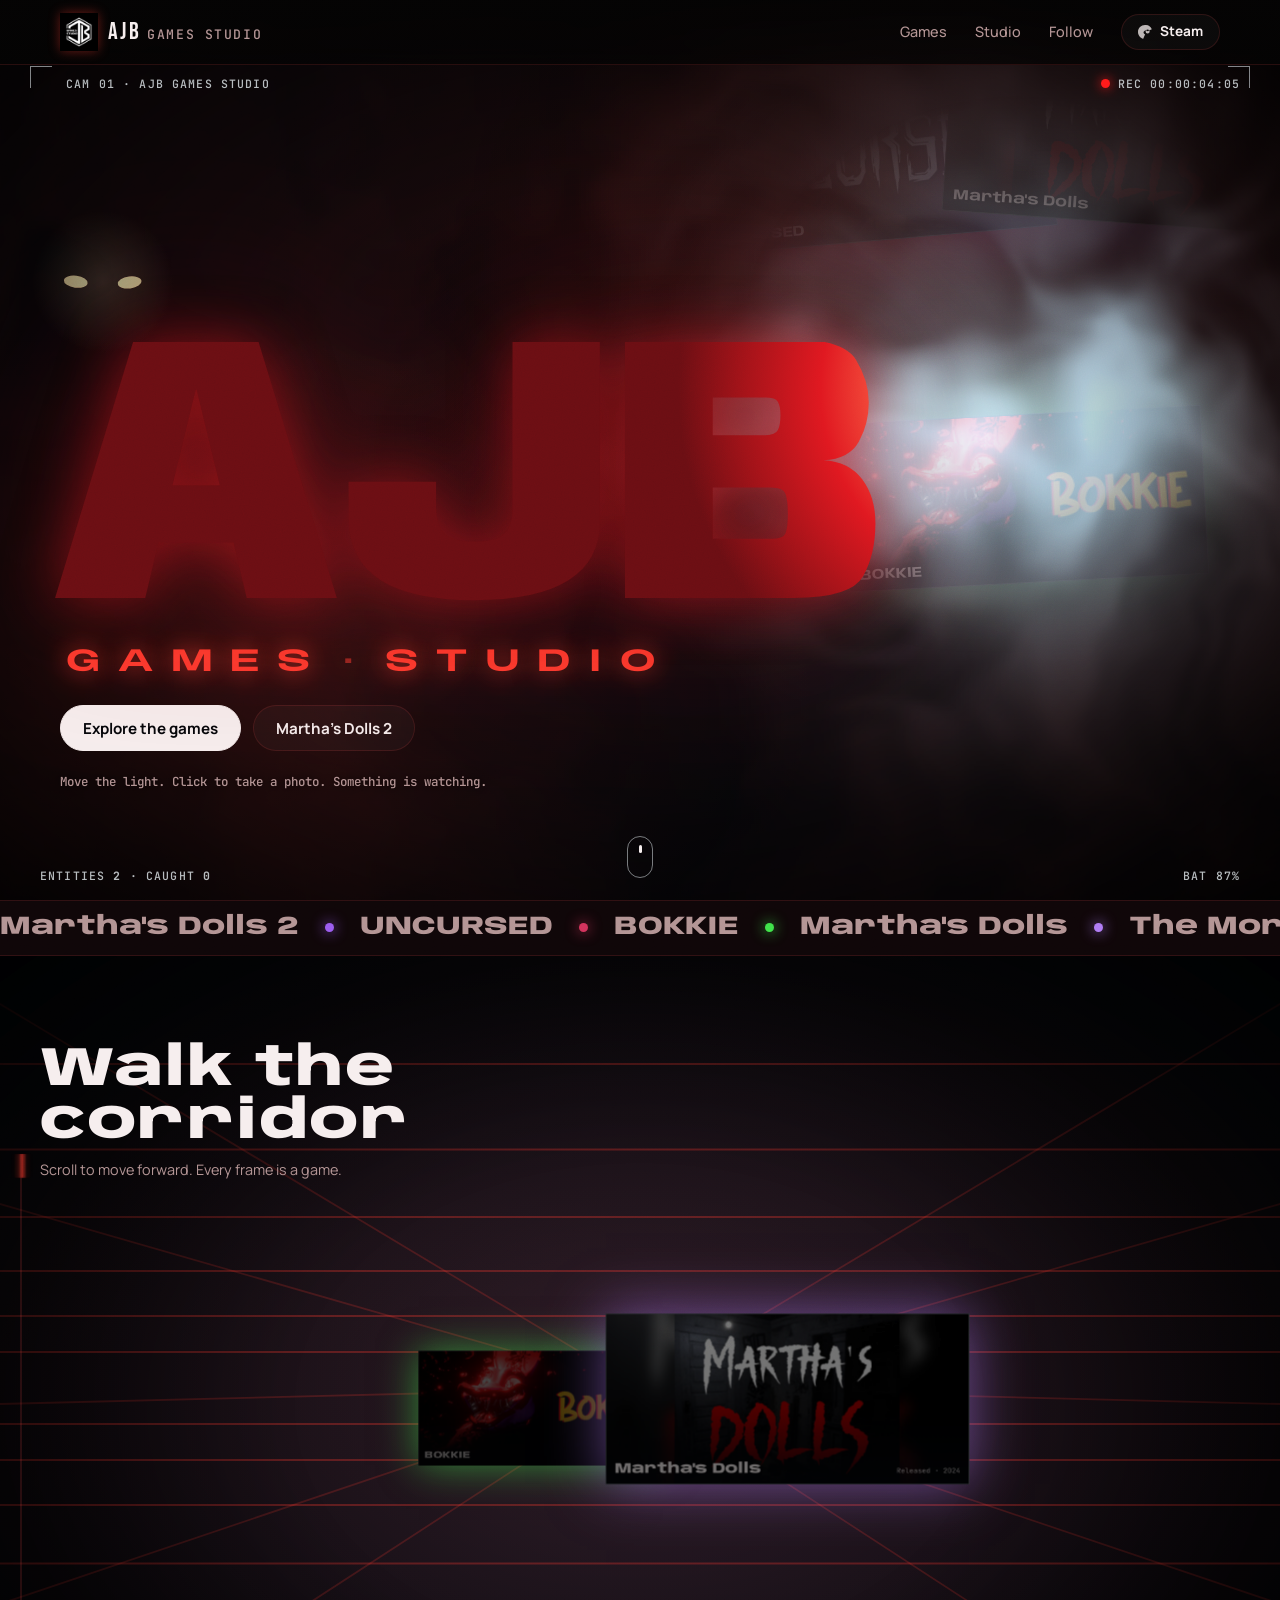
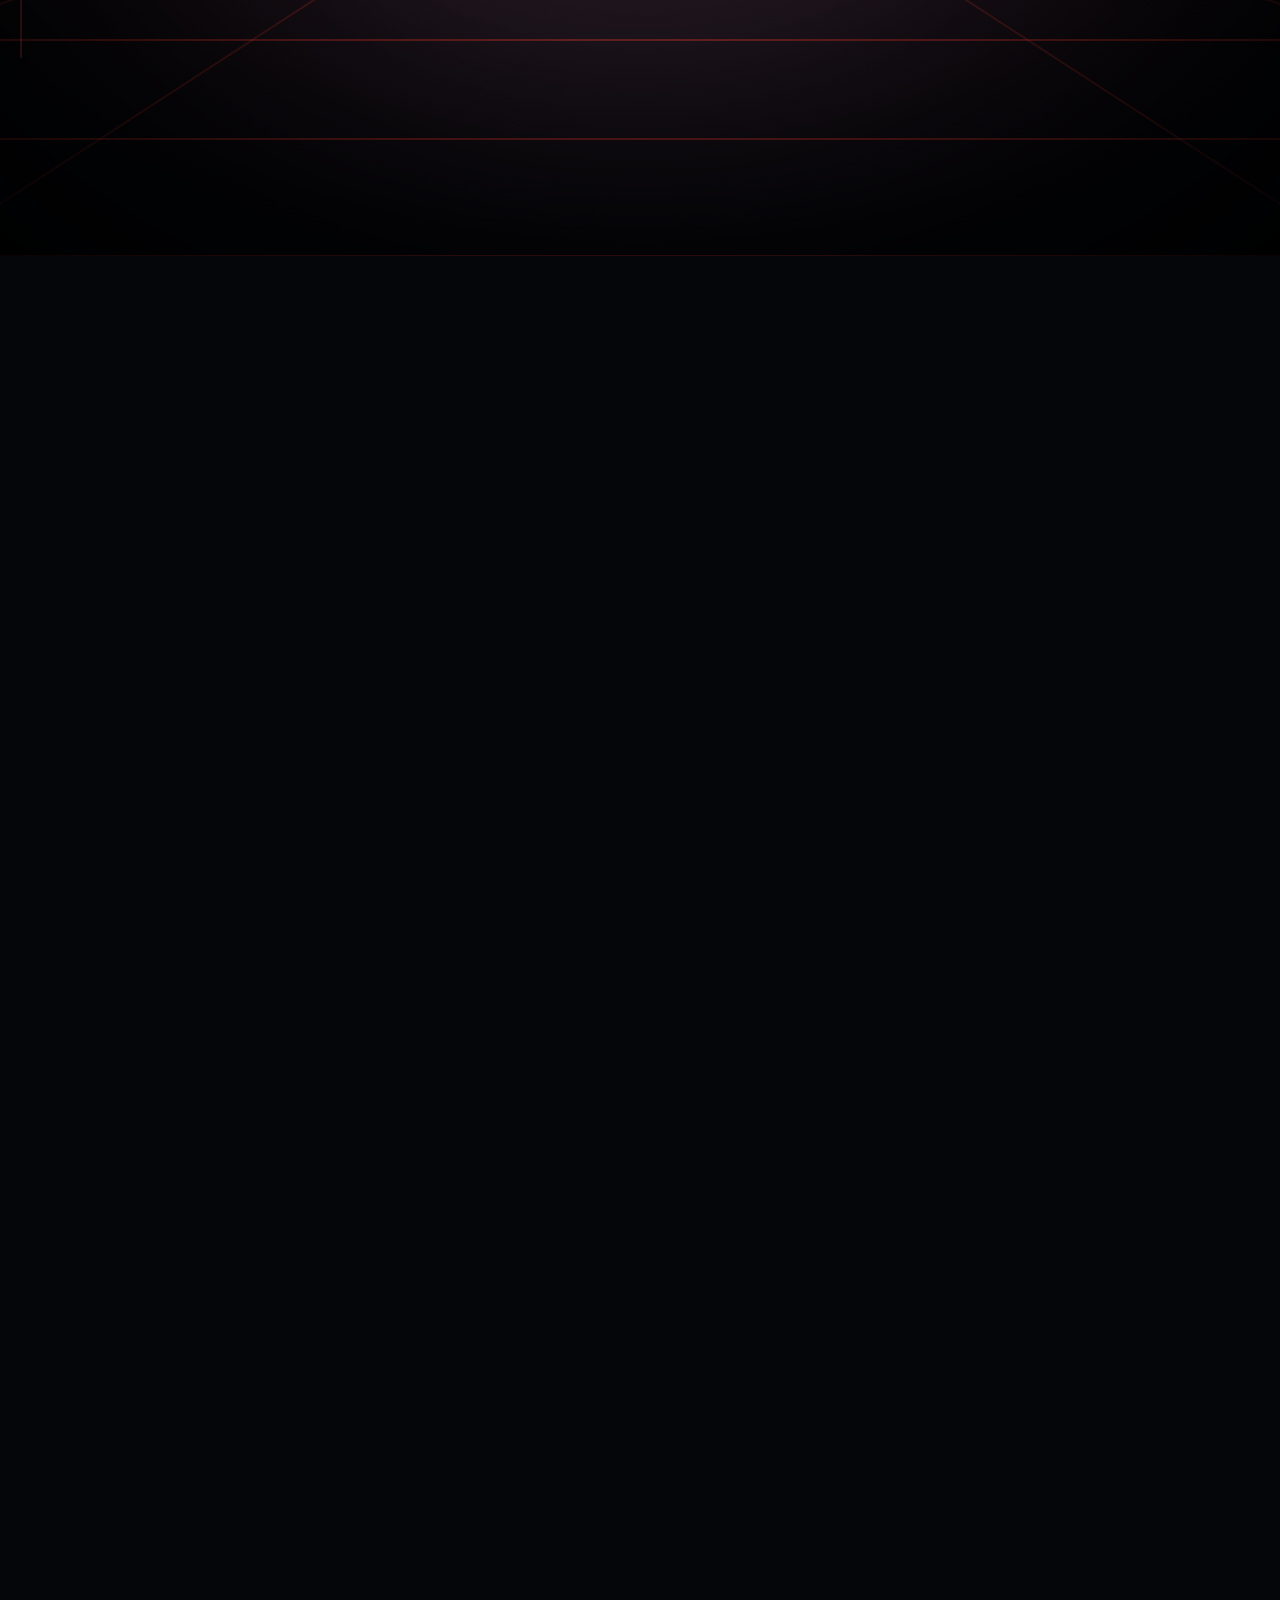
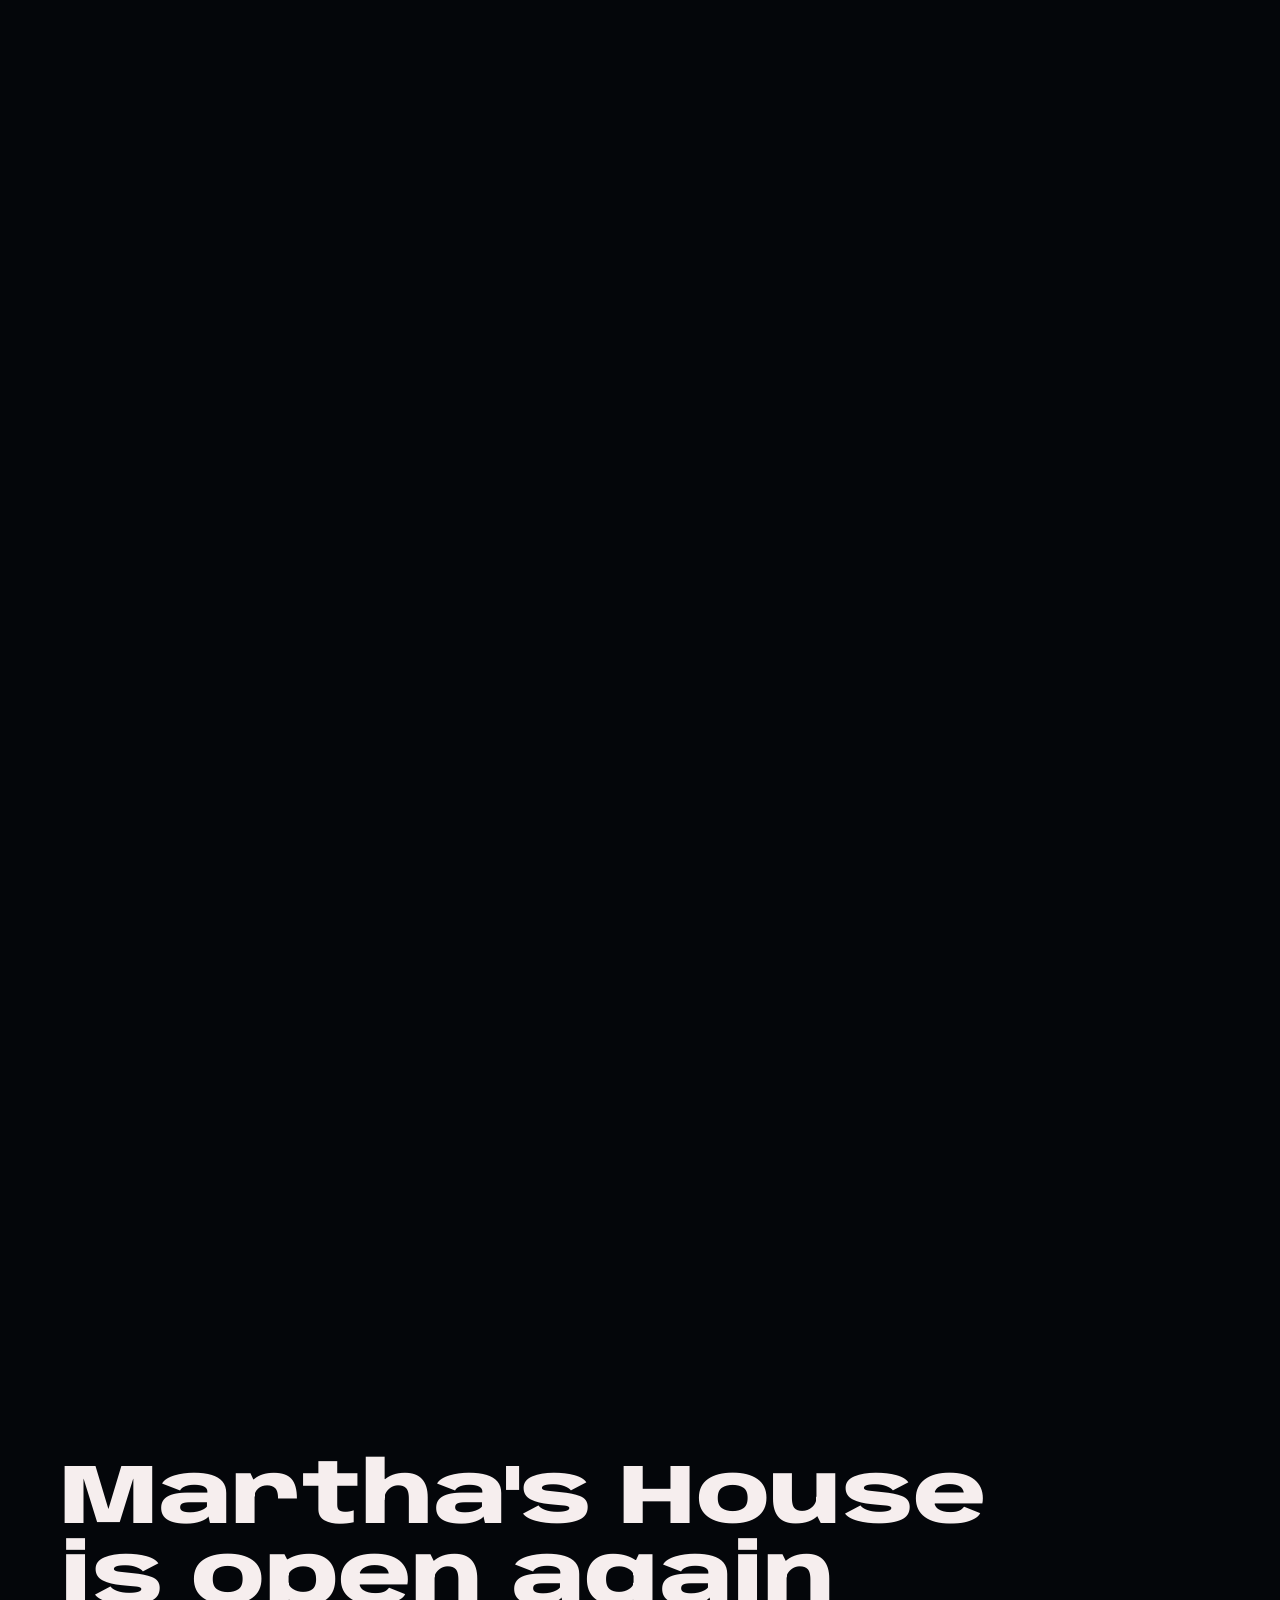
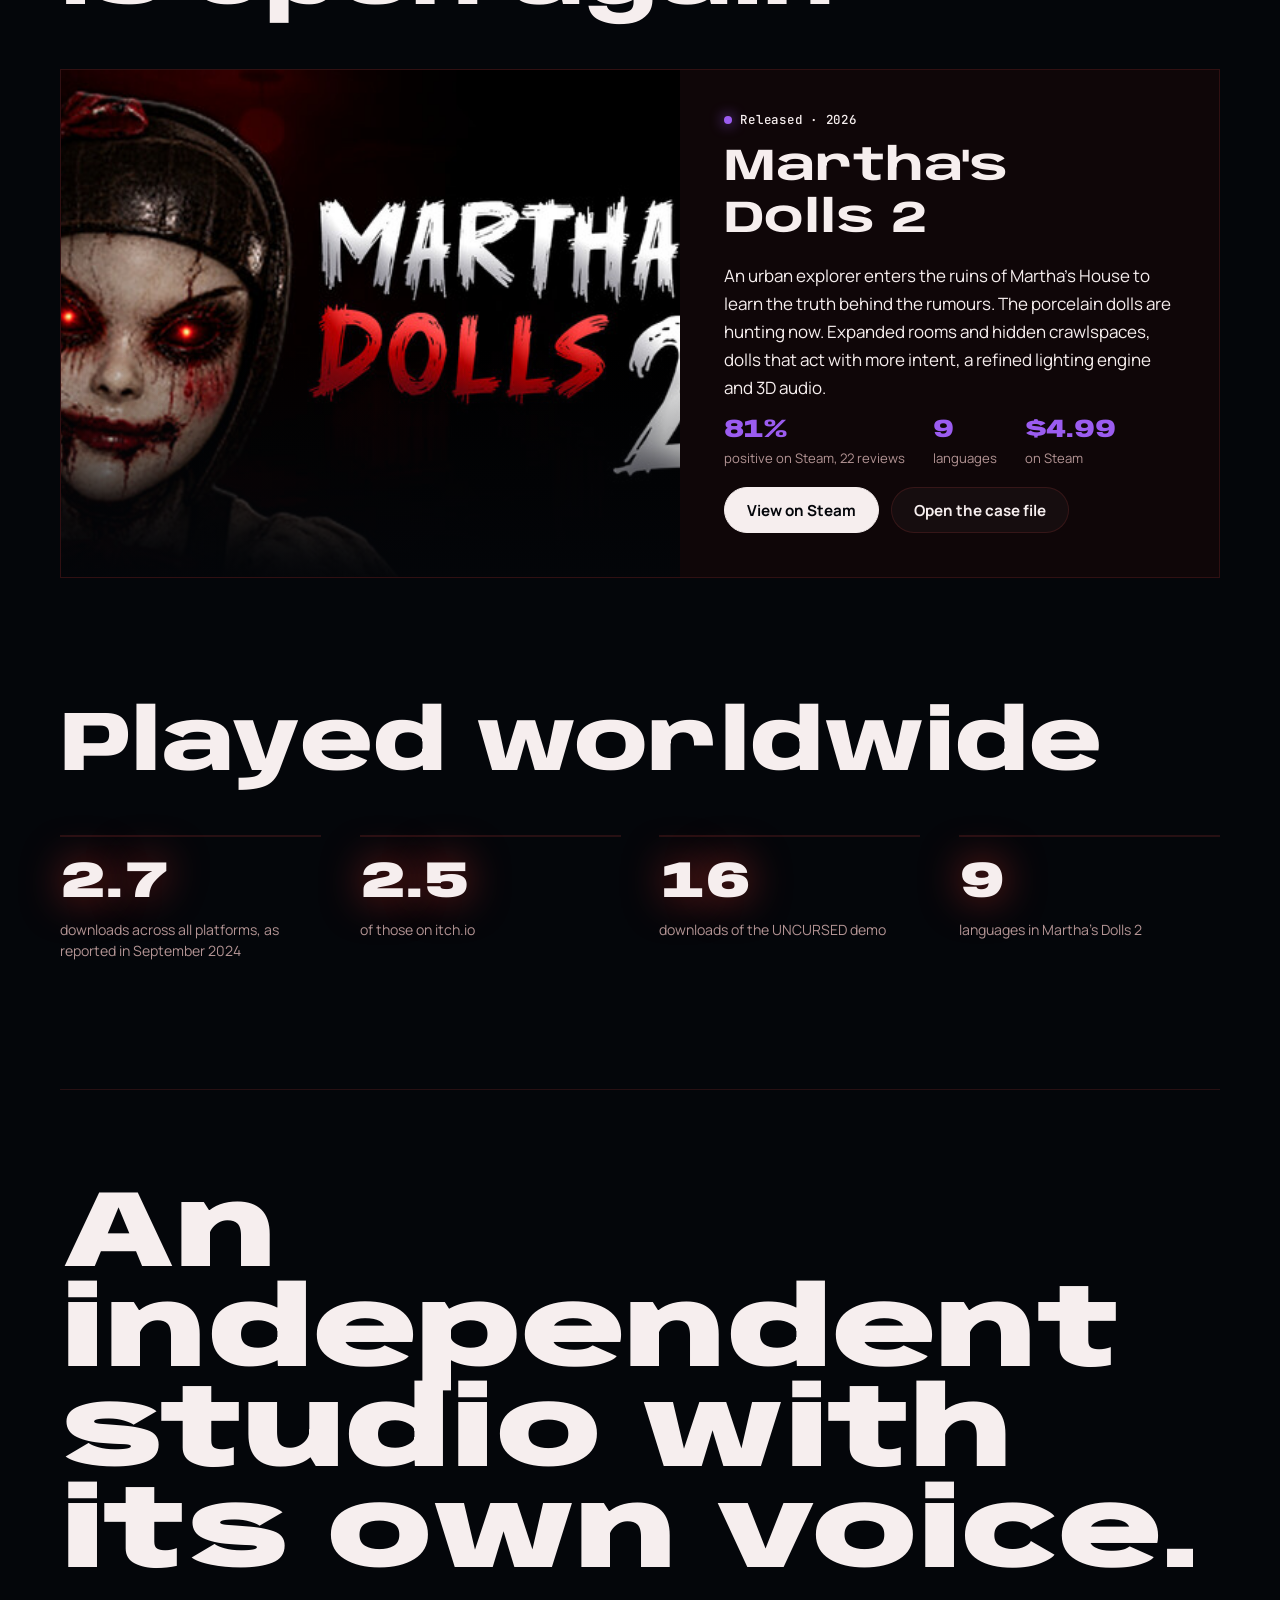
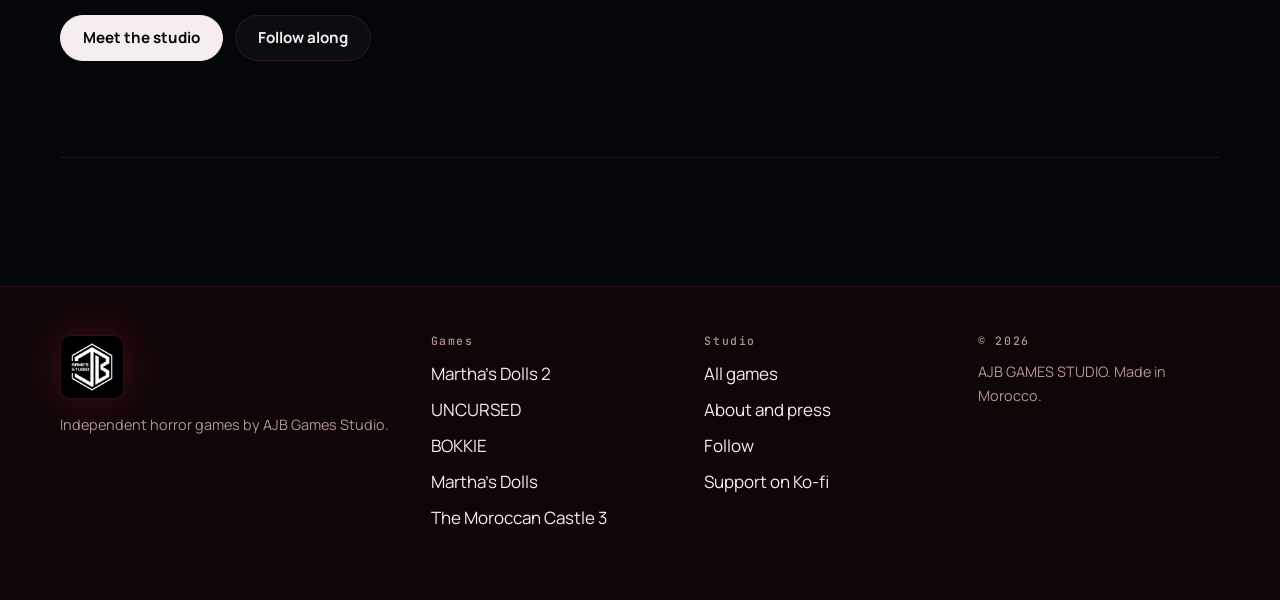
==== commit fc77980f: "Navbar & small changes - V12" ====
--- a/index.html
+++ b/index.html
@@ -8,17 +8,51 @@
 <meta property="og:title" content="AJB Games Studio"><meta property="og:description" content="AJB GAMES STUDIO is an independent horror game studio from Morocco. Martha&#39;s Dolls, UNCURSED, BOKKIE, The Moroccan Castle 3 and Martha&#39;s Dolls 2."><meta property="og:type" content="website">
 <meta name="theme-color" content="#04060a">
 <link rel="icon" href="favicon.svg" type="image/svg+xml">
-<link rel="preconnect" href="https://fonts.googleapis.com"><link rel="preconnect" href="https://fonts.gstatic.com" crossorigin><link rel="stylesheet" href="https://fonts.googleapis.com/css2?family=Anybody:wdth,wght@50..150,100..900&family=JetBrains+Mono:wght@500&family=Manrope:wght@400;500;700&family=Newsreader:ital,wght@1,400&display=swap">
+<link rel="preconnect" href="https://fonts.googleapis.com"><link rel="preconnect" href="https://fonts.gstatic.com" crossorigin><link rel="stylesheet" href="https://fonts.googleapis.com/css2?family=Anybody:wdth,wght@50..150,100..900&family=JetBrains+Mono:wght@500&family=Manrope:wght@400;500;700&family=Newsreader:ital,wght@1,400&family=Bebas+Neue&display=swap">
 <link rel="stylesheet" href="assets/style.css">
-<script>document.documentElement.className='js';try{document.documentElement.dataset.theme=localStorage.getItem('ajb-theme')||'dark'}catch(e){document.documentElement.dataset.theme='dark'}</script>
+<script>document.documentElement.className='js';document.documentElement.dataset.theme='dark'/* light mode temporarily disabled */</script>
 </head>
 <body>
 <a class="skip" href="#main">Skip to content</a>
-<header class="site-header"><div class="bar">
-<a class="brand" href="index.html" aria-label="AJB Games Studio, home"><img class="logo bar-logo" src="images/logo.png" alt="AJB Games Studio" onerror="this.style.display='none'"><span class="word"><b>AJB</b><span>Games Studio</span></span></a>
-<nav class="nav" aria-label="Main"><a href="games.html">Games</a><a href="studio.html">Studio</a><a href="studio.html#follow">Follow</a><button class="btn sm theme-toggle" id="themeToggle" type="button" aria-label="Switch to light mode" title="Light mode"><svg class="sun" viewBox="0 0 24 24" fill="none" stroke="currentColor" stroke-width="2" stroke-linecap="round" aria-hidden="true"><circle cx="12" cy="12" r="4.2"/><path d="M12 2.5v2.6M12 18.9v2.6M2.5 12h2.6M18.9 12h2.6M5 5l1.9 1.9M17.1 17.1 19 19M19 5l-1.9 1.9M6.9 17.1 5 19"/></svg><svg class="moon" viewBox="0 0 24 24" fill="none" stroke="currentColor" stroke-width="2" stroke-linecap="round" stroke-linejoin="round" aria-hidden="true"><path d="M20.5 14.1A8.5 8.5 0 0 1 9.9 3.5a8.5 8.5 0 1 0 10.6 10.6Z"/></svg></button><a class="btn lamp sm" href="https://store.steampowered.com/curator/45501369" target="_blank" rel="noopener">Steam</a></nav><button class="menu-btn" id="menuBtn" type="button" aria-label="Open menu" aria-expanded="false" aria-controls="menuPanel"><span></span><span></span><span></span></button>
-</div><div class="menu" id="menuPanel"><a href="games.html">Games</a><a href="studio.html">Studio</a><a href="studio.html#follow">Follow</a><a href="https://store.steampowered.com/curator/45501369" target="_blank" rel="noopener">Steam</a></div><div class="progress" id="progress" aria-hidden="true"></div></header>
-<div class="grain" aria-hidden="true"></div><div class="cursor-light" aria-hidden="true"></div>
+<header class="site-header">
+  <div class="bar">
+    <!-- Logo + wordmark -->
+    <a class="brand" href="index.html" aria-label="AJB Games Studio, home">
+      <img class="bar-logo" src="images/logo.png" alt="" aria-hidden="true" onerror="this.style.display='none'">
+      <span class="word"><b>AJB</b><span>Games Studio</span></span>
+    </a>
+
+    <!-- Desktop navigation -->
+    <nav class="nav" aria-label="Main navigation">
+      <a href="games.html">Games</a>
+      <a href="studio.html">Studio</a>
+      <a href="studio.html#follow">Follow</a>
+      <a class="btn nav-steam sm" href="https://store.steampowered.com/curator/45501369" target="_blank" rel="noopener noreferrer">
+        <svg class="steam-icon" viewBox="0 0 24 24" aria-hidden="true" fill="currentColor" width="14" height="14">
+          <path d="M12 0C5.37 0 0 5.37 0 12c0 5.58 3.8 10.28 8.97 11.64l3.27-7.64a3.5 3.5 0 0 1-1.24-.64 3.5 3.5 0 1 1 5.15-4.64l7.55-3.23A12 12 0 0 0 12 0zm4.5 14.5a3.5 3.5 0 1 1 0-7 3.5 3.5 0 0 1 0 7z"/>
+        </svg>
+        Steam
+      </a>
+    </nav>
+
+    <!-- Mobile hamburger -->
+    <button class="menu-btn" id="menuBtn" type="button" aria-label="Open menu" aria-expanded="false" aria-controls="menuPanel">
+    <span class="bar-line"></span><span class="bar-line"></span><span class="bar-line"></span>
+  </button>
+  </div>
+
+  <div class="menu" id="menuPanel" role="dialog" aria-label="Navigation">
+    <div class="menu-inner">
+      <a href="games.html">Games</a>
+      <a href="studio.html">Studio</a>
+      <a href="studio.html#follow">Follow</a>
+      <a href="https://store.steampowered.com/curator/45501369" target="_blank" rel="noopener noreferrer">Steam <span class="ext-arrow" aria-hidden="true">↗</span></a>
+    </div>
+  </div>
+  <div class="progress" id="progress" aria-hidden="true"></div>
+</header>
+<div class="grain" aria-hidden="true"></div>
+<div class="cursor-light" aria-hidden="true"></div>
 <main id="main">
 <section class="stage hero" data-stage="hero" data-eye="255,226,170" aria-label="AJB Games Studio">
 <div class="reveal" aria-hidden="true"><div class="poster" style="--c:#d2335c;left:54%;top:8%;--rot:-5deg"><div class="art" style="--c:#d2335c"><svg viewBox="0 0 320 200" preserveAspectRatio="xMidYMax slice" aria-hidden="true"><rect x="100" y="112" width="120" height="88" fill="#020304"/><path d="M88 114 L160 62 L232 114Z" fill="#020304"/><rect class="lit" x="132" y="130" width="24" height="28"/><rect x="178" y="152" width="22" height="48" fill="#090b0e"/><path d="M52 200 V138 M52 160 l-14 -16 M52 150 l14 -14" stroke="#020304" stroke-width="4" fill="none"/><ellipse class="mist" cx="110" cy="158" rx="150" ry="13"/><ellipse class="mist m2" cx="230" cy="176" rx="130" ry="10"/></svg><img src="images/uncursed-header.jpg" data-fb="https://cdn.akamai.steamstatic.com/steam/apps/3316910/header.jpg https://cdn.cloudflare.steamstatic.com/steam/apps/3316910/header.jpg" alt="" loading="lazy" decoding="async" onload="this.classList.add('ok')"></div><b>UNCURSED</b></div><div class="poster" style="--c:#9b5cf0;left:26%;top:56%;--rot:4deg"><div class="art" style="--c:#9b5cf0"><svg viewBox="0 0 320 200" preserveAspectRatio="xMidYMax slice" aria-hidden="true"><circle cx="160" cy="62" r="9" fill="#020304"/><circle cx="160" cy="94" r="27" fill="#020304"/><path d="M118 200 L136 122 Q160 110 184 122 L202 200Z" fill="#020304"/><circle class="eye" cx="150" cy="94" r="3.4"/><circle class="eye" cx="170" cy="94" r="3.4"/><path d="M60 200 V150 M60 168 l-12 -14 M60 158 l12 -12" stroke="#020304" stroke-width="4" fill="none"/><ellipse class="mist" cx="110" cy="158" rx="150" ry="13"/><ellipse class="mist m2" cx="230" cy="176" rx="130" ry="10"/></svg><img src="images/martha-s-dolls-2-header.jpg" data-fb="https://cdn.akamai.steamstatic.com/steam/apps/4469120/header.jpg https://cdn.cloudflare.steamstatic.com/steam/apps/4469120/header.jpg" alt="" loading="lazy" decoding="async" onload="this.classList.add('ok')"></div><b>Martha&#39;s Dolls 2</b></div><div class="poster" style="--c:#3fe34a;left:66%;top:46%;--rot:-3deg"><div class="art" style="--c:#3fe34a"><svg viewBox="0 0 320 200" preserveAspectRatio="xMidYMax slice" aria-hidden="true"><g class="lit" opacity=".16"><rect x="30" y="56" width="30" height="24"/><rect x="72" y="56" width="30" height="24"/><rect x="218" y="56" width="30" height="24"/><rect x="260" y="56" width="30" height="24"/></g><circle cx="128" cy="76" r="15" fill="#020304"/><circle cx="192" cy="76" r="15" fill="#020304"/><circle cx="160" cy="108" r="38" fill="#020304"/><circle class="eye" cx="147" cy="102" r="4.4"/><circle class="eye" cx="173" cy="102" r="4.4"/><path class="lit-s" d="M144 122 l6 6 l6 -6 l6 6 l6 -6 l6 6" fill="none" stroke-width="2.5" stroke-linejoin="round"/><ellipse class="mist" cx="110" cy="158" rx="150" ry="13"/><ellipse class="mist m2" cx="230" cy="176" rx="130" ry="10"/></svg><img src="images/bokkie-header.jpg" data-fb="https://cdn.akamai.steamstatic.com/steam/apps/2880530/header.jpg https://cdn.cloudflare.steamstatic.com/steam/apps/2880530/header.jpg" alt="" loading="lazy" decoding="async" onload="this.classList.add('ok')"></div><b>BOKKIE</b></div><div class="poster" style="--c:#e0a82a;left:3%;top:62%;--rot:3deg"><div class="art" style="--c:#e0a82a"><svg viewBox="0 0 320 200" preserveAspectRatio="xMidYMax slice" aria-hidden="true"><rect x="50" y="92" width="45" height="108" fill="#020304"/><path d="M50 92 V78 h9 v10 h9 v-10 h9 v10 h9 v-10 h9 v14Z" fill="#020304"/><rect x="225" y="92" width="45" height="108" fill="#020304"/><path d="M225 92 V78 h9 v10 h9 v-10 h9 v10 h9 v-10 h9 v14Z" fill="#020304"/><rect x="95" y="122" width="130" height="78" fill="#020304"/><path class="lit" opacity=".85" d="M138 200 V152 a22 22 0 0 1 44 0 V200Z"/><ellipse class="mist" cx="110" cy="158" rx="150" ry="13"/><ellipse class="mist m2" cx="230" cy="176" rx="130" ry="10"/></svg><img src="images/the-moroccan-castle-3-header.jpg" data-fb="https://cdn.akamai.steamstatic.com/steam/apps/2339500/header.jpg https://cdn.cloudflare.steamstatic.com/steam/apps/2339500/header.jpg" alt="" loading="lazy" decoding="async" onload="this.classList.add('ok')"></div><b>The Moroccan Castle 3</b></div><div class="poster" style="--c:#b07cf5;left:74%;top:6%;--rot:4deg"><div class="art" style="--c:#b07cf5"><svg viewBox="0 0 320 200" preserveAspectRatio="xMidYMax slice" aria-hidden="true"><circle cx="160" cy="62" r="9" fill="#020304"/><circle cx="160" cy="94" r="27" fill="#020304"/><path d="M118 200 L136 122 Q160 110 184 122 L202 200Z" fill="#020304"/><circle class="eye" cx="150" cy="94" r="3.4"/><circle class="eye" cx="170" cy="94" r="3.4"/><path d="M60 200 V150 M60 168 l-12 -14 M60 158 l12 -12" stroke="#020304" stroke-width="4" fill="none"/><ellipse class="mist" cx="110" cy="158" rx="150" ry="13"/><ellipse class="mist m2" cx="230" cy="176" rx="130" ry="10"/></svg><img src="images/martha-s-dolls-header.jpg" data-fb="https://cdn.akamai.steamstatic.com/steam/apps/2614380/header.jpg https://cdn.cloudflare.steamstatic.com/steam/apps/2614380/header.jpg" alt="" loading="lazy" decoding="async" onload="this.classList.add('ok')"></div><b>Martha&#39;s Dolls</b></div></div>
@@ -26,7 +60,7 @@
 <div class="hud" aria-hidden="true"><span class="tl">CAM 01 · AJB GAMES STUDIO</span><span class="tr"><i class="dot"></i>REC <time class="tc">00:00:00:00</time></span><span class="bl">ENTITIES <b data-ent>0</b> · CAUGHT <b data-caught>0</b></span><span class="br">BAT 87%</span></div>
 <div class="hero-body wrap">
 <h1 class="title flicker-bulb" id="title" aria-label="AJB Games Studio">AJB</h1>
-<p class="subtitle" aria-hidden="true">GAMES STUDIO</p>
+<p class="subtitle">GAMES<span class="subtitle-dot" aria-hidden="true"> ·</span> STUDIO</p>
 <div class="row"><a class="btn lamp" href="games.html">Explore the games</a><a class="btn" href="games/martha-s-dolls-2.html">Martha's Dolls 2</a></div>
 <p class="hint"><span class="fine">Move the light. Click to take a photo.</span><span class="coarse">Drag to move the light.</span> Something is watching.</p>
 </div>
@@ -35,19 +69,25 @@
 <div class="ticker" aria-hidden="true"><div class="ticker-track"><div class="ticker-set"><span>Martha&#39;s Dolls 2</span><i style="--c:#9b5cf0"></i><span>UNCURSED</span><i style="--c:#d2335c"></i><span>BOKKIE</span><i style="--c:#3fe34a"></i><span>Martha&#39;s Dolls</span><i style="--c:#b07cf5"></i><span>The Moroccan Castle 3</span><i style="--c:#e0a82a"></i></div><div class="ticker-set"><span>Martha&#39;s Dolls 2</span><i style="--c:#9b5cf0"></i><span>UNCURSED</span><i style="--c:#d2335c"></i><span>BOKKIE</span><i style="--c:#3fe34a"></i><span>Martha&#39;s Dolls</span><i style="--c:#b07cf5"></i><span>The Moroccan Castle 3</span><i style="--c:#e0a82a"></i></div></div></div>
 
 <section class="corridor" id="corridor" style="--n:5" aria-labelledby="corT">
-<div class="cor-track" id="corTrack"><div class="cor-pin stage" id="corPin" data-stage="corridor" data-eye="255,226,170">
-<canvas class="gl" data-tint="255,60,45" aria-hidden="true"></canvas>
+<div class="cor-track" id="corTrack"><div class="cor-pin" id="corPin">
+<svg class="cor-bg" viewBox="0 0 1600 1000" preserveAspectRatio="xMidYMid slice" aria-hidden="true"><radialGradient id="vpg" cx="50%" cy="48%" r="55%"><stop offset="0" stop-color="rgba(255,59,47,.16)"/><stop offset="1" stop-color="rgba(255,59,47,0)"/></radialGradient><rect width="1600" height="1000" fill="url(#vpg)"/><g stroke="rgba(255,59,47,.2)" stroke-width="2"><line x1="0" y1="0" x2="800" y2="480"/><line x1="0" y1="250" x2="800" y2="480"/><line x1="0" y1="500" x2="800" y2="480"/><line x1="0" y1="750" x2="800" y2="480"/><line x1="0" y1="1000" x2="800" y2="480"/><line x1="1600" y1="0" x2="800" y2="480"/><line x1="1600" y1="250" x2="800" y2="480"/><line x1="1600" y1="500" x2="800" y2="480"/><line x1="1600" y1="750" x2="800" y2="480"/><line x1="1600" y1="1000" x2="800" y2="480"/></g><g stroke="rgba(255,59,47,.3)" stroke-width="2"><line x1="0" y1="520" x2="1600" y2="520"/><line x1="0" y1="560" x2="1600" y2="560"/><line x1="0" y1="610" x2="1600" y2="610"/><line x1="0" y1="675" x2="1600" y2="675"/><line x1="0" y1="760" x2="1600" y2="760"/><line x1="0" y1="870" x2="1600" y2="870"/><line x1="0" y1="1000" x2="1600" y2="1000"/><line x1="0" y1="440" x2="1600" y2="440"/><line x1="0" y1="400" x2="1600" y2="400"/><line x1="0" y1="350" x2="1600" y2="350"/><line x1="0" y1="290" x2="1600" y2="290"/><line x1="0" y1="215" x2="1600" y2="215"/><line x1="0" y1="120" x2="1600" y2="120"/></g></svg>
 <div class="cor-view" id="corView" aria-hidden="false"><div class="cor-scene" id="corScene"><a class="frame" href="games/the-moroccan-castle-3.html" style="--c:#e0a82a" data-title="The Moroccan Castle 3" data-tag="Something in the castle is still awake." data-when="Released · 2023" aria-label="The Moroccan Castle 3, Released · 2023"><div class="art" style="--c:#e0a82a"><svg viewBox="0 0 320 200" preserveAspectRatio="xMidYMax slice" aria-hidden="true"><rect x="50" y="92" width="45" height="108" fill="#020304"/><path d="M50 92 V78 h9 v10 h9 v-10 h9 v10 h9 v-10 h9 v14Z" fill="#020304"/><rect x="225" y="92" width="45" height="108" fill="#020304"/><path d="M225 92 V78 h9 v10 h9 v-10 h9 v10 h9 v-10 h9 v14Z" fill="#020304"/><rect x="95" y="122" width="130" height="78" fill="#020304"/><path class="lit" opacity=".85" d="M138 200 V152 a22 22 0 0 1 44 0 V200Z"/><ellipse class="mist" cx="110" cy="158" rx="150" ry="13"/><ellipse class="mist m2" cx="230" cy="176" rx="130" ry="10"/></svg><img src="images/the-moroccan-castle-3-header.jpg" data-fb="https://cdn.akamai.steamstatic.com/steam/apps/2339500/header.jpg https://cdn.cloudflare.steamstatic.com/steam/apps/2339500/header.jpg" alt="" loading="lazy" decoding="async" onload="this.classList.add('ok')"></div><span class="dim"></span><span class="fcap"><b>The Moroccan Castle 3</b><small>Released · 2023</small></span></a><a class="frame" href="games/martha-s-dolls.html" style="--c:#b07cf5" data-title="Martha&#39;s Dolls" data-tag="Every doll in this village remembers Martha." data-when="Released · 2024" aria-label="Martha&#39;s Dolls, Released · 2024"><div class="art" style="--c:#b07cf5"><svg viewBox="0 0 320 200" preserveAspectRatio="xMidYMax slice" aria-hidden="true"><circle cx="160" cy="62" r="9" fill="#020304"/><circle cx="160" cy="94" r="27" fill="#020304"/><path d="M118 200 L136 122 Q160 110 184 122 L202 200Z" fill="#020304"/><circle class="eye" cx="150" cy="94" r="3.4"/><circle class="eye" cx="170" cy="94" r="3.4"/><path d="M60 200 V150 M60 168 l-12 -14 M60 158 l12 -12" stroke="#020304" stroke-width="4" fill="none"/><ellipse class="mist" cx="110" cy="158" rx="150" ry="13"/><ellipse class="mist m2" cx="230" cy="176" rx="130" ry="10"/></svg><img src="images/martha-s-dolls-header.jpg" data-fb="https://cdn.akamai.steamstatic.com/steam/apps/2614380/header.jpg https://cdn.cloudflare.steamstatic.com/steam/apps/2614380/header.jpg" alt="" loading="lazy" decoding="async" onload="this.classList.add('ok')"></div><span class="dim"></span><span class="fcap"><b>Martha&#39;s Dolls</b><small>Released · 2024</small></span></a><a class="frame" href="games/bokkie.html" style="--c:#3fe34a" data-title="BOKKIE" data-tag="The toys were friendly once." data-when="Released · 2024" aria-label="BOKKIE, Released · 2024"><div class="art" style="--c:#3fe34a"><svg viewBox="0 0 320 200" preserveAspectRatio="xMidYMax slice" aria-hidden="true"><g class="lit" opacity=".16"><rect x="30" y="56" width="30" height="24"/><rect x="72" y="56" width="30" height="24"/><rect x="218" y="56" width="30" height="24"/><rect x="260" y="56" width="30" height="24"/></g><circle cx="128" cy="76" r="15" fill="#020304"/><circle cx="192" cy="76" r="15" fill="#020304"/><circle cx="160" cy="108" r="38" fill="#020304"/><circle class="eye" cx="147" cy="102" r="4.4"/><circle class="eye" cx="173" cy="102" r="4.4"/><path class="lit-s" d="M144 122 l6 6 l6 -6 l6 6 l6 -6 l6 6" fill="none" stroke-width="2.5" stroke-linejoin="round"/><ellipse class="mist" cx="110" cy="158" rx="150" ry="13"/><ellipse class="mist m2" cx="230" cy="176" rx="130" ry="10"/></svg><img src="images/bokkie-header.jpg" data-fb="https://cdn.akamai.steamstatic.com/steam/apps/2880530/header.jpg https://cdn.cloudflare.steamstatic.com/steam/apps/2880530/header.jpg" alt="" loading="lazy" decoding="async" onload="this.classList.add('ok')"></div><span class="dim"></span><span class="fcap"><b>BOKKIE</b><small>Released · 2024</small></span></a><a class="frame" href="games/uncursed.html" style="--c:#d2335c" data-title="UNCURSED" data-tag="Grandma’s house is not as quiet as it looks." data-when="Released · 2025" aria-label="UNCURSED, Released · 2025"><div class="art" style="--c:#d2335c"><svg viewBox="0 0 320 200" preserveAspectRatio="xMidYMax slice" aria-hidden="true"><rect x="100" y="112" width="120" height="88" fill="#020304"/><path d="M88 114 L160 62 L232 114Z" fill="#020304"/><rect class="lit" x="132" y="130" width="24" height="28"/><rect x="178" y="152" width="22" height="48" fill="#090b0e"/><path d="M52 200 V138 M52 160 l-14 -16 M52 150 l14 -14" stroke="#020304" stroke-width="4" fill="none"/><ellipse class="mist" cx="110" cy="158" rx="150" ry="13"/><ellipse class="mist m2" cx="230" cy="176" rx="130" ry="10"/></svg><img src="images/uncursed-header.jpg" data-fb="https://cdn.akamai.steamstatic.com/steam/apps/3316910/header.jpg https://cdn.cloudflare.steamstatic.com/steam/apps/3316910/header.jpg" alt="" loading="lazy" decoding="async" onload="this.classList.add('ok')"></div><span class="dim"></span><span class="fcap"><b>UNCURSED</b><small>Released · 2025</small></span></a><a class="frame" href="games/martha-s-dolls-2.html" style="--c:#9b5cf0" data-title="Martha&#39;s Dolls 2" data-tag="The dolls have learned to hunt." data-when="Released · 2026" aria-label="Martha&#39;s Dolls 2, Released · 2026"><div class="art" style="--c:#9b5cf0"><svg viewBox="0 0 320 200" preserveAspectRatio="xMidYMax slice" aria-hidden="true"><circle cx="160" cy="62" r="9" fill="#020304"/><circle cx="160" cy="94" r="27" fill="#020304"/><path d="M118 200 L136 122 Q160 110 184 122 L202 200Z" fill="#020304"/><circle class="eye" cx="150" cy="94" r="3.4"/><circle class="eye" cx="170" cy="94" r="3.4"/><path d="M60 200 V150 M60 168 l-12 -14 M60 158 l12 -12" stroke="#020304" stroke-width="4" fill="none"/><ellipse class="mist" cx="110" cy="158" rx="150" ry="13"/><ellipse class="mist m2" cx="230" cy="176" rx="130" ry="10"/></svg><img src="images/martha-s-dolls-2-header.jpg" data-fb="https://cdn.akamai.steamstatic.com/steam/apps/4469120/header.jpg https://cdn.cloudflare.steamstatic.com/steam/apps/4469120/header.jpg" alt="" loading="lazy" decoding="async" onload="this.classList.add('ok')"></div><span class="dim"></span><span class="fcap"><b>Martha&#39;s Dolls 2</b><small>Released · 2026</small></span></a></div></div>
-<canvas class="eyes" aria-hidden="true"></canvas><div class="vignette" aria-hidden="true"></div>
+<div class="vignette" aria-hidden="true"></div>
 <div class="cor-head"><h2 id="corT">Walk the corridor</h2><p class="small">Scroll to move forward. Every frame is a game.</p></div>
-<div class="cor-info" id="corInfo" aria-live="polite"><span class="num"><b id="corNum">01</b> / 05</span><strong id="corName">The Moroccan Castle 3</strong><p id="corTag">Something in the castle is still awake.</p><a class="btn lamp sm" id="corGo" href="games/the-moroccan-castle-3.html">Open the case file</a></div>
+<div class="cor-info" id="corInfo" aria-live="polite"><span class="num"><b id="corNum">01</b> / 05</span><strong id="corName">The Moroccan Castle 3</strong><p class="when" id="corWhen">Released · 2023</p><p id="corTag">Something in the castle is still awake.</p><a class="btn lamp sm" id="corGo" href="games/the-moroccan-castle-3.html">Open the case file</a></div>
 <div class="cor-rail" aria-hidden="true"><i id="corRail"></i></div>
 </div></div>
 </section>
 
+<section class="tapes" id="tapeArch" aria-labelledby="tapeT">
+<div class="wrap"><h2 id="tapeT">The tape archive</h2><p class="small">Swipe through the case files. Every tape is a game.</p></div>
+<div class="tape-deck" id="tapeDeck"><a class="tape" href="games/the-moroccan-castle-3.html" style="--c:#e0a82a" data-title="The Moroccan Castle 3" data-tag="Something in the castle is still awake." data-when="Released · 2023"><div class="art" style="--c:#e0a82a"><svg viewBox="0 0 320 200" preserveAspectRatio="xMidYMax slice" aria-hidden="true"><rect x="50" y="92" width="45" height="108" fill="#020304"/><path d="M50 92 V78 h9 v10 h9 v-10 h9 v10 h9 v-10 h9 v14Z" fill="#020304"/><rect x="225" y="92" width="45" height="108" fill="#020304"/><path d="M225 92 V78 h9 v10 h9 v-10 h9 v10 h9 v-10 h9 v14Z" fill="#020304"/><rect x="95" y="122" width="130" height="78" fill="#020304"/><path class="lit" opacity=".85" d="M138 200 V152 a22 22 0 0 1 44 0 V200Z"/><ellipse class="mist" cx="110" cy="158" rx="150" ry="13"/><ellipse class="mist m2" cx="230" cy="176" rx="130" ry="10"/></svg><img src="images/the-moroccan-castle-3-header.jpg" data-fb="https://cdn.akamai.steamstatic.com/steam/apps/2339500/header.jpg https://cdn.cloudflare.steamstatic.com/steam/apps/2339500/header.jpg" alt="" loading="lazy" decoding="async" onload="this.classList.add('ok')"></div><span class="tape-label"><b>The Moroccan Castle 3</b><small>Released · 2023</small></span></a><a class="tape" href="games/martha-s-dolls.html" style="--c:#b07cf5" data-title="Martha&#39;s Dolls" data-tag="Every doll in this village remembers Martha." data-when="Released · 2024"><div class="art" style="--c:#b07cf5"><svg viewBox="0 0 320 200" preserveAspectRatio="xMidYMax slice" aria-hidden="true"><circle cx="160" cy="62" r="9" fill="#020304"/><circle cx="160" cy="94" r="27" fill="#020304"/><path d="M118 200 L136 122 Q160 110 184 122 L202 200Z" fill="#020304"/><circle class="eye" cx="150" cy="94" r="3.4"/><circle class="eye" cx="170" cy="94" r="3.4"/><path d="M60 200 V150 M60 168 l-12 -14 M60 158 l12 -12" stroke="#020304" stroke-width="4" fill="none"/><ellipse class="mist" cx="110" cy="158" rx="150" ry="13"/><ellipse class="mist m2" cx="230" cy="176" rx="130" ry="10"/></svg><img src="images/martha-s-dolls-header.jpg" data-fb="https://cdn.akamai.steamstatic.com/steam/apps/2614380/header.jpg https://cdn.cloudflare.steamstatic.com/steam/apps/2614380/header.jpg" alt="" loading="lazy" decoding="async" onload="this.classList.add('ok')"></div><span class="tape-label"><b>Martha&#39;s Dolls</b><small>Released · 2024</small></span></a><a class="tape" href="games/bokkie.html" style="--c:#3fe34a" data-title="BOKKIE" data-tag="The toys were friendly once." data-when="Released · 2024"><div class="art" style="--c:#3fe34a"><svg viewBox="0 0 320 200" preserveAspectRatio="xMidYMax slice" aria-hidden="true"><g class="lit" opacity=".16"><rect x="30" y="56" width="30" height="24"/><rect x="72" y="56" width="30" height="24"/><rect x="218" y="56" width="30" height="24"/><rect x="260" y="56" width="30" height="24"/></g><circle cx="128" cy="76" r="15" fill="#020304"/><circle cx="192" cy="76" r="15" fill="#020304"/><circle cx="160" cy="108" r="38" fill="#020304"/><circle class="eye" cx="147" cy="102" r="4.4"/><circle class="eye" cx="173" cy="102" r="4.4"/><path class="lit-s" d="M144 122 l6 6 l6 -6 l6 6 l6 -6 l6 6" fill="none" stroke-width="2.5" stroke-linejoin="round"/><ellipse class="mist" cx="110" cy="158" rx="150" ry="13"/><ellipse class="mist m2" cx="230" cy="176" rx="130" ry="10"/></svg><img src="images/bokkie-header.jpg" data-fb="https://cdn.akamai.steamstatic.com/steam/apps/2880530/header.jpg https://cdn.cloudflare.steamstatic.com/steam/apps/2880530/header.jpg" alt="" loading="lazy" decoding="async" onload="this.classList.add('ok')"></div><span class="tape-label"><b>BOKKIE</b><small>Released · 2024</small></span></a><a class="tape" href="games/uncursed.html" style="--c:#d2335c" data-title="UNCURSED" data-tag="Grandma’s house is not as quiet as it looks." data-when="Released · 2025"><div class="art" style="--c:#d2335c"><svg viewBox="0 0 320 200" preserveAspectRatio="xMidYMax slice" aria-hidden="true"><rect x="100" y="112" width="120" height="88" fill="#020304"/><path d="M88 114 L160 62 L232 114Z" fill="#020304"/><rect class="lit" x="132" y="130" width="24" height="28"/><rect x="178" y="152" width="22" height="48" fill="#090b0e"/><path d="M52 200 V138 M52 160 l-14 -16 M52 150 l14 -14" stroke="#020304" stroke-width="4" fill="none"/><ellipse class="mist" cx="110" cy="158" rx="150" ry="13"/><ellipse class="mist m2" cx="230" cy="176" rx="130" ry="10"/></svg><img src="images/uncursed-header.jpg" data-fb="https://cdn.akamai.steamstatic.com/steam/apps/3316910/header.jpg https://cdn.cloudflare.steamstatic.com/steam/apps/3316910/header.jpg" alt="" loading="lazy" decoding="async" onload="this.classList.add('ok')"></div><span class="tape-label"><b>UNCURSED</b><small>Released · 2025</small></span></a><a class="tape" href="games/martha-s-dolls-2.html" style="--c:#9b5cf0" data-title="Martha&#39;s Dolls 2" data-tag="The dolls have learned to hunt." data-when="Released · 2026"><div class="art" style="--c:#9b5cf0"><svg viewBox="0 0 320 200" preserveAspectRatio="xMidYMax slice" aria-hidden="true"><circle cx="160" cy="62" r="9" fill="#020304"/><circle cx="160" cy="94" r="27" fill="#020304"/><path d="M118 200 L136 122 Q160 110 184 122 L202 200Z" fill="#020304"/><circle class="eye" cx="150" cy="94" r="3.4"/><circle class="eye" cx="170" cy="94" r="3.4"/><path d="M60 200 V150 M60 168 l-12 -14 M60 158 l12 -12" stroke="#020304" stroke-width="4" fill="none"/><ellipse class="mist" cx="110" cy="158" rx="150" ry="13"/><ellipse class="mist m2" cx="230" cy="176" rx="130" ry="10"/></svg><img src="images/martha-s-dolls-2-header.jpg" data-fb="https://cdn.akamai.steamstatic.com/steam/apps/4469120/header.jpg https://cdn.cloudflare.steamstatic.com/steam/apps/4469120/header.jpg" alt="" loading="lazy" decoding="async" onload="this.classList.add('ok')"></div><span class="tape-label"><b>Martha&#39;s Dolls 2</b><small>Released · 2026</small></span></a></div>
+<div class="wrap tape-hud" id="tapeHud" aria-live="polite"><span class="num"><b id="tapeNum">01</b> / 05</span><p id="tapeTag">Something in the castle is still awake.</p></div>
+</section>
+
 <section class="wrap latest" aria-labelledby="latestT">
 <h2 id="latestT" class="big-h" data-scramble>Martha's House is open again</h2>
-<article class="feature rv" style="--c:#9b5cf0"><div class="art" style="--c:#9b5cf0"><svg viewBox="0 0 320 200" preserveAspectRatio="xMidYMax slice" aria-hidden="true"><circle cx="160" cy="62" r="9" fill="#020304"/><circle cx="160" cy="94" r="27" fill="#020304"/><path d="M118 200 L136 122 Q160 110 184 122 L202 200Z" fill="#020304"/><circle class="eye" cx="150" cy="94" r="3.4"/><circle class="eye" cx="170" cy="94" r="3.4"/><path d="M60 200 V150 M60 168 l-12 -14 M60 158 l12 -12" stroke="#020304" stroke-width="4" fill="none"/><ellipse class="mist" cx="110" cy="158" rx="150" ry="13"/><ellipse class="mist m2" cx="230" cy="176" rx="130" ry="10"/></svg><img src="images/martha-s-dolls-2-header.jpg" data-fb="https://cdn.akamai.steamstatic.com/steam/apps/4469120/library_hero.jpg https://cdn.cloudflare.steamstatic.com/steam/apps/4469120/library_hero.jpg https://cdn.akamai.steamstatic.com/steam/apps/4469120/header.jpg https://cdn.cloudflare.steamstatic.com/steam/apps/4469120/header.jpg" alt="" loading="lazy" decoding="async" onload="this.classList.add('ok')"></div><div class="feature-body"><span class="status"><i></i>Released · 2026</span>
+<article class="feature rv" style="--c:#9b5cf0"><div class="art" style="--c:#9b5cf0;--img-pos:center 20%"><svg viewBox="0 0 320 200" preserveAspectRatio="xMidYMax slice" aria-hidden="true"><circle cx="160" cy="62" r="9" fill="#020304"/><circle cx="160" cy="94" r="27" fill="#020304"/><path d="M118 200 L136 122 Q160 110 184 122 L202 200Z" fill="#020304"/><circle class="eye" cx="150" cy="94" r="3.4"/><circle class="eye" cx="170" cy="94" r="3.4"/><path d="M60 200 V150 M60 168 l-12 -14 M60 158 l12 -12" stroke="#020304" stroke-width="4" fill="none"/><ellipse class="mist" cx="110" cy="158" rx="150" ry="13"/><ellipse class="mist m2" cx="230" cy="176" rx="130" ry="10"/></svg><img src="images/martha-s-dolls-2-header.jpg" data-fb="https://cdn.akamai.steamstatic.com/steam/apps/4469120/library_hero.jpg https://cdn.cloudflare.steamstatic.com/steam/apps/4469120/library_hero.jpg https://cdn.akamai.steamstatic.com/steam/apps/4469120/header.jpg https://cdn.cloudflare.steamstatic.com/steam/apps/4469120/header.jpg" alt="" loading="lazy" decoding="async" onload="this.classList.add('ok')"></div><div class="feature-body"><span class="status"><i></i>Released · 2026</span>
 <h3>Martha&#39;s Dolls 2</h3><p>An urban explorer enters the ruins of Martha&#39;s House to learn the truth behind the rumours. The porcelain dolls are hunting now. Expanded rooms and hidden crawlspaces, dolls that act with more intent, a refined lighting engine and 3D audio.</p>
 <ul class="facts"><li><b>81%</b><span>positive on Steam, 22 reviews</span></li><li><b>9</b><span>languages</span></li><li><b>$4.99</b><span>on Steam</span></li></ul>
 <div class="row"><a class="btn lamp" href="https://store.steampowered.com/app/4469120/" target="_blank" rel="noopener">View on Steam</a><a class="btn" href="games/martha-s-dolls-2.html">Open the case file</a></div></div></article>
--- a/assets/style.css
+++ b/assets/style.css
@@ -6,6 +6,7 @@
   --bf:'Manrope',system-ui,-apple-system,'Segoe UI',sans-serif;
   --mono:'JetBrains Mono',ui-monospace,Menlo,Consolas,monospace;
   --ser:'Newsreader',Georgia,serif;
+  --pf:'Bebas Neue',Impact,'Arial Narrow',sans-serif;
   --pad:clamp(16px,4vw,40px);
 }
 *,*::before,*::after{box-sizing:border-box}
@@ -26,6 +27,7 @@
 .grain{position:fixed;inset:-50%;z-index:90;pointer-events:none;opacity:.075;mix-blend-mode:overlay;
   background-image:url("data:image/svg+xml,%3Csvg xmlns='http://www.w3.org/2000/svg' width='220' height='220'%3E%3Cfilter id='n'%3E%3CfeTurbulence type='fractalNoise' baseFrequency='.85' numOctaves='2' stitchTiles='stitch'/%3E%3C/filter%3E%3Crect width='100%25' height='100%25' filter='url(%23n)'/%3E%3C/svg%3E");
   animation:grain 1s steps(6) infinite}
+@media(pointer:coarse){.grain{animation:none;opacity:.05}}
 @keyframes grain{0%{transform:translate(0,0)}20%{transform:translate(-3%,2%)}40%{transform:translate(2%,-3%)}60%{transform:translate(-2%,-1%)}80%{transform:translate(3%,3%)}100%{transform:translate(0,0)}}
 .cursor-light{position:fixed;inset:0;z-index:80;pointer-events:none;opacity:0;transition:opacity .6s;
   background:radial-gradient(circle 340px at var(--mx,50%) var(--my,50%),rgba(255,59,47,.12),transparent 70%)}
@@ -35,42 +37,156 @@
 .curtain.out{animation:none;opacity:1;transition:opacity .26s ease-in;
   background:repeating-linear-gradient(0deg,#000 0 3px,#130405 3px 4px)}
 
-/* ---------- header ---------- */
-.site-header{position:fixed;inset:0 0 auto 0;z-index:70;background:linear-gradient(rgba(4,3,3,.92),rgba(4,3,3,.75));backdrop-filter:blur(10px);-webkit-backdrop-filter:blur(10px);border-bottom:1px solid var(--line)}
-.bar{max-width:1240px;margin:auto;padding:0 var(--pad);height:64px;display:flex;align-items:center;justify-content:space-between;gap:16px}
-.brand{display:flex;align-items:center;gap:10px;text-decoration:none}
-.brand .logo{height:34px;width:auto}
-.brand .bar-logo{height:38px;width:auto;filter:drop-shadow(0 0 6px rgba(255,59,47,.35))}
-.brand .word{display:flex;flex-direction:column;line-height:1}
-.brand b{font:800 1.5rem/1 var(--hf);font-variation-settings:"wdth" 100;letter-spacing:.02em}
-.brand .word span{font:500 .62rem/1.2 var(--mono);color:var(--torch);margin-top:3px;letter-spacing:.14em;opacity:.85}
-.nav{display:flex;align-items:center;gap:clamp(12px,3vw,30px)}
-.nav a:not(.btn){text-decoration:none;font-weight:500;color:var(--mute);padding:6px 0;position:relative;transition:color .2s}
-.nav a:not(.btn)::after{content:"";position:absolute;left:0;right:0;bottom:0;height:1px;background:var(--torch);transform:scaleX(0);transform-origin:left;transition:transform .3s}
-.nav a:not(.btn):hover,.nav a[aria-current]{color:var(--bone)}
-.nav a:not(.btn):hover::after,.nav a[aria-current]::after{transform:scaleX(1)}
-.progress{position:absolute;left:0;bottom:-1px;height:2px;width:100%;background:var(--torch);transform:scaleX(0);transform-origin:left;box-shadow:0 0 14px rgba(255,59,47,.95)}
-@media(max-width:560px){.brand .word span{display:none}.nav a:not(.btn){display:none}.nav .btn.lamp{display:none}.nav{gap:10px}.bar{height:56px}}
-@media(max-width:400px){.btn.sm{padding:0 12px;font-size:.8rem}}
-
-/* ---------- mobile pop-out menu ---------- */
-.menu-btn{display:none;flex:none;width:44px;height:44px;flex-direction:column;align-items:center;justify-content:center;gap:5px;border:1px solid var(--line);border-radius:10px;background:rgba(255,255,255,.03);cursor:pointer;transition:border-color .25s}
-.menu-btn:hover{border-color:var(--torch)}
-.menu-btn span{display:block;width:18px;height:2px;background:var(--bone);border-radius:2px;transition:transform .3s,opacity .3s}
-.menu-btn[aria-expanded="true"] span:nth-child(1){transform:translateY(7px) rotate(45deg)}
-.menu-btn[aria-expanded="true"] span:nth-child(2){opacity:0}
-.menu-btn[aria-expanded="true"] span:nth-child(3){transform:translateY(-7px) rotate(-45deg)}
-.menu{position:absolute;left:0;right:0;top:100%;z-index:5;display:none;padding:6px var(--pad) 18px;background:rgba(7,4,5,.97);backdrop-filter:blur(14px);-webkit-backdrop-filter:blur(14px);border-bottom:1px solid var(--line);box-shadow:0 26px 60px rgba(0,0,0,.55);transform:translateY(-10px);opacity:0;visibility:hidden;transition:transform .3s ease,opacity .3s ease,visibility .3s}
-.menu.open{transform:none;opacity:1;visibility:visible}
-.menu a{display:flex;align-items:center;justify-content:space-between;gap:12px;padding:15px 2px;text-decoration:none;font:700 1.05rem/1 var(--hf);font-variation-settings:"wdth" 112;color:var(--bone);border-bottom:1px solid var(--line)}
-.menu a:last-child{border-bottom:0}
-.menu a::after{content:"\2192";color:var(--torch);font:400 1rem/1 var(--bf)}
-.menu a[aria-current="page"]{color:var(--torch)}
-[data-theme="light"] .menu{background:rgba(250,248,244,.97);box-shadow:0 26px 60px rgba(0,0,0,.14)}
-@media(max-width:560px){.menu-btn{display:flex}.menu{display:grid}}
-
-/* ---------- buttons ---------- */
-.btn{display:inline-flex;align-items:center;justify-content:center;gap:8px;min-height:46px;padding:0 22px;border:1px solid var(--line);border-radius:999px;background:rgba(255,255,255,.03);color:var(--bone);font:700 .95rem/1 var(--bf);text-decoration:none;cursor:pointer;transition:border-color .25s,background .25s,box-shadow .25s,transform .25s}
+/* ============================================================
+   HEADER + NAVIGATION
+   Fixed top bar: frosted glass, logo, desktop nav, hamburger.
+   ============================================================ */
+
+/* Sticky frosted header */
+.site-header {
+  position: fixed; inset: 0 0 auto 0; z-index: 70;
+  background: linear-gradient(rgba(4,3,3,.93), rgba(4,3,3,.78));
+  backdrop-filter: blur(12px); -webkit-backdrop-filter: blur(12px);
+  border-bottom: 1px solid var(--line);
+}
+
+/* Inner row: logo | nav | hamburger */
+.bar {
+  max-width: 1240px; margin: auto;
+  padding: 0 var(--pad); height: 64px;
+  display: flex; align-items: center; justify-content: space-between; gap: 16px;
+}
+
+/* ---- Brand / Logo ---- */
+.brand { display: flex; align-items: center; gap: 10px; text-decoration: none; }
+.bar-logo {
+  height: 38px; width: auto;
+  filter: drop-shadow(0 0 6px rgba(255,59,47,.4));
+  flex-shrink: 0;
+}
+/* "AJB · Games Studio" wordmark */
+.brand .word {
+  display: flex; flex-direction: row; align-items: baseline;
+  gap: 6px; line-height: 1; white-space: nowrap;
+}
+.brand b {
+  font: 400 1.5rem/1 var(--pf);
+  color: var(--bone); letter-spacing: .1em; text-transform: uppercase;
+}
+.brand .word span {
+  font: 500 .82rem/1 var(--mono);
+  color: var(--mute); letter-spacing: .12em; text-transform: uppercase;
+  transition: color .25s;
+}
+.brand:hover .word span { color: var(--bone); }
+
+/* ---- Desktop navigation links ---- */
+.nav {
+  display: flex; align-items: center;
+  gap: clamp(10px, 2.5vw, 28px);
+}
+/* Plain text links with animated underline */
+.nav a:not(.btn) {
+  text-decoration: none; font-weight: 500; font-size: .9rem;
+  color: var(--mute); padding: 6px 0;
+  position: relative; transition: color .2s;
+}
+.nav a:not(.btn)::after {
+  content: ""; position: absolute; left: 0; right: 0; bottom: -2px; height: 1.5px;
+  background: var(--torch); transform: scaleX(0); transform-origin: left;
+  transition: transform .3s cubic-bezier(.4,0,.2,1);
+}
+.nav a:not(.btn):hover,
+.nav a:not(.btn)[aria-current] { color: var(--bone); }
+.nav a:not(.btn):hover::after,
+.nav a:not(.btn)[aria-current]::after { transform: scaleX(1); }
+
+/* Steam CTA button in nav – pill with subtle icon */
+.nav-steam { display: inline-flex; align-items: center; gap: 6px; }
+.steam-icon { opacity: .75; transition: opacity .2s; }
+.nav-steam:hover .steam-icon { opacity: 1; }
+
+/* Scroll-progress bar at bottom of header */
+.progress {
+  position: absolute; left: 0; bottom: -1px;
+  height: 2px; width: 100%;
+  background: var(--torch); transform: scaleX(0); transform-origin: left;
+  box-shadow: 0 0 14px rgba(255,59,47,.95);
+}
+
+/* Hide desktop text links below 700px; lamp btn below 780px */
+@media (max-width: 700px) {
+  .nav a:not(.btn) { display: none; }
+  .bar { height: 56px; }
+}
+@media (max-width: 780px) {
+  .nav .nav-steam { display: none; }
+  .nav { gap: 10px; }
+}
+
+/* ============================================================
+   MOBILE HAMBURGER + PANEL
+   Full-width slide-down panel with large tap targets.
+   ============================================================ */
+
+/* Hamburger button – only visible on mobile */
+.menu-btn {
+  display: none; flex: none;
+  width: 44px; height: 44px;
+  flex-direction: column; align-items: center; justify-content: center; gap: 5px;
+  border: 1px solid var(--line); border-radius: 10px;
+  background: rgba(255,255,255,.03); cursor: pointer;
+  transition: border-color .25s, background .25s;
+}
+.menu-btn:hover { border-color: var(--torch); background: rgba(255,59,47,.06); }
+/* Three lines – animate to X when expanded */
+.bar-line {
+  display: block; width: 18px; height: 2px;
+  background: var(--bone); border-radius: 2px;
+  transition: transform .3s cubic-bezier(.4,0,.2,1), opacity .25s;
+}
+.menu-btn[aria-expanded="true"] .bar-line:nth-child(1) { transform: translateY(7px) rotate(45deg); }
+.menu-btn[aria-expanded="true"] .bar-line:nth-child(2) { opacity: 0; transform: scaleX(0); }
+.menu-btn[aria-expanded="true"] .bar-line:nth-child(3) { transform: translateY(-7px) rotate(-45deg); }
+
+/* Slide-down panel */
+.menu {
+  position: absolute; left: 0; right: 0; top: 100%; z-index: 5;
+  display: none;                       /* shown as grid on mobile */
+  background: rgba(7,4,5,.97);
+  backdrop-filter: blur(14px); -webkit-backdrop-filter: blur(14px);
+  border-bottom: 1px solid var(--line);
+  box-shadow: 0 26px 60px rgba(0,0,0,.6);
+  transform: translateY(-10px); opacity: 0; visibility: hidden;
+  transition: transform .3s ease, opacity .3s ease, visibility .3s;
+}
+.menu.open { transform: none; opacity: 1; visibility: visible; }
+/* Inner container for padding */
+.menu-inner { padding: 8px var(--pad) 20px; }
+/* Each mobile nav link – large touch target, row with arrow */
+.menu a {
+  display: flex; align-items: center; justify-content: space-between; gap: 12px;
+  padding: 16px 2px; text-decoration: none;
+  font: 700 1.1rem/1 var(--hf); font-variation-settings: "wdth" 115;
+  color: var(--bone); border-bottom: 1px solid var(--line);
+  transition: color .2s, padding-left .2s;
+}
+.menu a:last-child { border-bottom: 0; }
+.menu a:hover { color: var(--torch); padding-left: 6px; }
+/* Arrow indicator on each link */
+.menu a .ext-arrow,
+.menu a::after { color: var(--torch); font-size: .9rem; }
+.menu a:not([href*="steam"])::after { content: "→"; }
+.menu a[aria-current="page"] { color: var(--torch); }
+/* Light mode adjustment */
+[data-theme="light"] .menu { background: rgba(250,248,244,.97); box-shadow: 0 26px 60px rgba(0,0,0,.14); }
+
+/* Show hamburger + menu on mobile */
+@media (max-width: 700px) {
+  .menu-btn { display: flex; }
+  .menu { display: grid; }
+}
+
 .btn:hover{border-color:var(--torch);background:rgba(255,59,47,.1);transform:translateY(-2px)}
 .btn.sm{min-height:36px;padding:0 16px;font-size:.85rem}
 .btn.lamp,.btn.glow{background:var(--bone);color:#04060a;border-color:var(--bone)}
@@ -79,6 +195,9 @@
 .btn.glow:hover{background:var(--c);filter:brightness(1.2);box-shadow:0 0 34px rgba(255,59,47,.7)}
 .btn[aria-pressed=true]{background:var(--bone);color:#04060a;border-color:var(--bone)}
 .row{display:flex;flex-wrap:wrap;gap:12px;align-items:center}
+
+/* ---------- buttons ---------- */
+.btn{display:inline-flex;align-items:center;justify-content:center;gap:8px;min-height:46px;padding:0 22px;border:1px solid var(--line);border-radius:999px;background:rgba(255,255,255,.03);color:var(--bone);font:700 .95rem/1 var(--bf);text-decoration:none;cursor:pointer;transition:border-color .25s,background .25s,box-shadow .25s,transform .25s}
 
 /* ---------- type ---------- */
 .big-h{font:800 clamp(2.3rem,6.6vw,5.4rem)/.96 var(--hf);font-variation-settings:"wdth" 125;letter-spacing:-.01em;max-width:min(18ch,100%);text-wrap:balance}
@@ -96,7 +215,13 @@
 .js .rv{opacity:0;filter:blur(10px);transform:scale(.985);transition:opacity .9s ease,filter .9s ease,transform .9s ease;transition-delay:var(--d,0s)}
 .js .rv.in{opacity:1;filter:none;transform:none}
 
-/* ---------- art + images ---------- */
+/* ============================================================
+   ART CONTAINERS
+   Each game has an SVG placeholder silhouette that shows while
+   the real image loads, then fades out once img.ok is set.
+   --c  = game accent color (set inline via build.mjs)
+   --img-pos = crop anchor (e.g. "center 20%" to show the face)
+   ============================================================ */
 .art{position:relative;overflow:hidden;aspect-ratio:460/215;background:radial-gradient(ellipse at 50% 60%,color-mix(in srgb,var(--c) 38%,#0b0d10) 0,#0b0d10 70%)}
 .art svg{position:absolute;inset:0;width:100%;height:100%}
 .art svg .lit{fill:var(--c)}.art svg .lit-s{stroke:var(--c)}
@@ -105,7 +230,12 @@
 .art svg .bar.b2{animation-delay:-.4s}.art svg .bar.b3{animation-delay:-.8s}
 .art svg .mist{fill:#cfe6f5;opacity:.07;animation:mist 14s ease-in-out infinite alternate}
 .art svg .mist.m2{animation-delay:-6s}
-.art img{position:absolute;inset:0;width:100%;height:100%;object-fit:cover;opacity:0;transition:opacity .6s}
+/* Images cover their art container; --img-pos lets a specific game control the crop anchor */
+.art img {
+  position: absolute; inset: 0; width: 100%; height: 100%;
+  object-fit: cover; object-position: var(--img-pos, center center);
+  opacity: 0; transition: opacity .6s;
+}
 .art.art-contain img{object-fit:contain}
 .art img.ok{opacity:1}
 .art::after{content:"";position:absolute;inset:0;background:linear-gradient(transparent 55%,rgba(4,6,10,.85))}
@@ -151,7 +281,15 @@
   background-image:radial-gradient(circle 340px at var(--lx,30%) var(--ly,40%),#fff 0,#ffd9cf 8%,#ff6a4a 32%,#e01820 58%,#a01218 82%,#6b0e13 100%);
   -webkit-background-clip:text;background-clip:text;-webkit-text-fill-color:transparent;color:transparent;
   filter:drop-shadow(0 0 28px rgba(224,24,32,.5)) drop-shadow(0 0 90px rgba(160,10,16,.35))}
-.subtitle{font:700 clamp(.9rem,2.4vw,1.5rem)/1 var(--hf);font-variation-settings:"wdth" 150;letter-spacing:.62em;color:var(--torch);margin:18px 0 26px .2em;text-shadow:0 0 26px rgba(255,59,47,.85)}
+/* "GAMES STUDIO" — sits right under AJB, large and tight */
+.subtitle {
+  font: 700 clamp(1.1rem, 3.2vw, 2rem)/1 var(--hf);
+  font-variation-settings: "wdth" 150;
+  letter-spacing: .52em; color: var(--torch);
+  margin: 6px 0 26px .2em;           /* tighter gap above — close to AJB */
+  text-shadow: 0 0 26px rgba(255,59,47,.85);
+}
+.subtitle-dot { letter-spacing: .05em; opacity: .5; }
 .hero-body,.ghero-body{text-shadow:0 0 22px #000,0 0 6px rgba(0,0,0,.7)}
 .hero-body .title,.hero-body .btn,.ghero-body .btn{text-shadow:none}
 .lead{font-size:clamp(1.1rem,2.2vw,1.45rem);line-height:1.5;max-width:34ch;margin-bottom:28px}
@@ -192,7 +330,7 @@
 .cor-head{position:absolute;z-index:6;left:var(--pad);top:88px;max-width:min(60ch,60vw);pointer-events:none}
 .cor-head h2{font:800 clamp(1.8rem,4.6vw,3.4rem)/.98 var(--hf);font-variation-settings:"wdth" 130;margin-bottom:8px}
 .cor-scene{display:grid;grid-template-columns:repeat(auto-fill,minmax(260px,1fr));gap:16px;padding:150px var(--pad) 60px;max-width:1240px;margin:auto}
-.cor-pin{background:radial-gradient(ellipse at 50% 50%,#0a1827 0,var(--void) 70%)}
+.cor-pin{position:relative;overflow:hidden;isolation:isolate;background:radial-gradient(ellipse at 50% 50%,#0a1827 0,var(--void) 70%)}
 .frame{display:block;position:relative;text-decoration:none;border:1px solid rgba(255,255,255,.16);background:#05080c;box-shadow:0 0 90px color-mix(in srgb,var(--c) 55%,transparent)}
 .frame .dim{position:absolute;inset:0;background:#000;opacity:var(--dim,0);pointer-events:none;z-index:3}
 .fcap{position:absolute;z-index:2;left:14px;bottom:12px;right:14px;display:flex;justify-content:space-between;align-items:baseline;gap:10px}
@@ -207,9 +345,8 @@
 .corridor.live .cor-scene{position:absolute;inset:0;display:block;padding:0;max-width:none;transform-style:preserve-3d;will-change:transform}
 .corridor.live .frame{position:absolute;left:50%;top:50%;width:min(52vw,600px);will-change:transform,opacity}
 .corridor.live .frame:hover{border-color:var(--c)}
-.wall{position:absolute;left:50%;top:50%;pointer-events:none;background-color:rgba(8,16,26,.5)}
-.wall.side{background-image:repeating-linear-gradient(90deg,rgba(255,59,47,.28) 0 2px,transparent 2px 240px),linear-gradient(0deg,rgba(255,59,47,.1),transparent 40%,transparent 60%,rgba(255,59,47,.1))}
-.wall.flr{background-image:repeating-linear-gradient(0deg,rgba(255,59,47,.28) 0 2px,transparent 2px 240px),linear-gradient(90deg,transparent 49.7%,rgba(255,59,47,.5) 50%,transparent 50.3%)}
+.cor-bg{position:absolute;inset:0;z-index:-1;width:100%;height:100%;pointer-events:none}
+[data-theme="light"] .cor-bg{opacity:.55}
 .corridor.live .cor-info{display:flex;position:absolute;z-index:6;bottom:7vh;width:min(380px,40vw);flex-direction:column;gap:10px;padding:20px;border:1px solid var(--line);background:rgba(4,6,10,.72);backdrop-filter:blur(6px);transition:opacity .35s}
 .cor-info[data-side=right]{right:var(--pad)}.cor-info[data-side=left]{left:var(--pad)}
 .cor-info .num{font:500 .75rem/1 var(--mono);color:var(--mute)}
@@ -217,6 +354,7 @@
 .cor-info strong{font:800 clamp(1.4rem,3vw,2.2rem)/1 var(--hf);font-variation-settings:"wdth" 128}
 .cor-info p{font-size:.95rem;color:var(--mute)}
 .cor-info .btn{align-self:flex-start;margin-top:4px}
+.cor-info .when{font:500 .74rem/1 var(--mono);letter-spacing:.08em;color:var(--mute)}
 .corridor.live .cor-rail{display:block;position:absolute;z-index:6;left:calc(var(--pad) / 2);top:22%;bottom:22%;width:2px;background:var(--line)}
 .cor-rail i{position:absolute;left:0;top:0;width:100%;height:100%;background:var(--torch);transform-origin:top;transform:scaleY(var(--p,0));box-shadow:0 0 14px rgba(255,59,47,.9)}
 @media(max-width:760px){
@@ -225,31 +363,83 @@
   .cor-head{max-width:80vw}
 }
 
-/* ---------- latest release / stats / band ---------- */
-.latest,.wrap>.band,section.wrap{margin-top:clamp(64px,10vw,130px)}
-.latest>.big-h{margin-bottom:clamp(24px,4vw,48px)}
-.feature{display:grid;grid-template-columns:1.15fr 1fr;border:1px solid var(--line);background:var(--ink)}
-.feature>.art{aspect-ratio:auto;min-height:340px;height:100%}
-.feature-body{padding:clamp(22px,4vw,44px);display:flex;flex-direction:column;gap:16px;justify-content:center}
-.feature-body h3{font-size:clamp(1.8rem,4vw,2.8rem);font-variation-settings:"wdth" 130}
-.facts{display:flex;flex-wrap:wrap;gap:12px 28px}
-.facts b{display:block;font:800 1.6rem/1 var(--hf);font-variation-settings:"wdth" 125;color:var(--c)}
-.facts span{font-size:.82rem;color:var(--mute)}
-@media(max-width:820px){.feature{grid-template-columns:1fr}.feature>.art{min-height:0;aspect-ratio:460/215}}
+/* ---------- mobile tape archive (replaces the corridor on small screens) ---------- */
+.tapes{display:none;scroll-margin-top:84px}
+.tape-deck{display:flex;gap:14px;overflow-x:auto;scroll-snap-type:x mandatory;padding:26px var(--pad) 12px;-webkit-overflow-scrolling:touch;scrollbar-width:none}
+.tape-deck::-webkit-scrollbar{display:none}
+.tape{flex:0 0 min(78%,340px);scroll-snap-align:center;text-decoration:none;border:1px solid var(--line);background:var(--ink);box-shadow:0 16px 44px rgba(0,0,0,.5);opacity:.55;transform:scale(.94);transition:transform .3s,border-color .3s,opacity .3s,box-shadow .3s}
+.tape.on{opacity:1;transform:none;border-color:var(--c);box-shadow:0 0 44px color-mix(in srgb,var(--c) 45%,transparent)}
+.tape .art{aspect-ratio:460/215}
+.tape-label{display:flex;align-items:baseline;justify-content:space-between;gap:10px;padding:12px 14px;border-top:1px solid var(--line)}
+.tape-label b{font:800 1.05rem/1.1 var(--hf);font-variation-settings:"wdth" 112;color:var(--bone)}
+.tape-label small{font:500 .68rem/1 var(--mono);color:var(--mute);white-space:nowrap}
+.tape-hud{display:flex;align-items:baseline;gap:14px;margin-top:2px}
+.tape-hud .num{font:500 .75rem/1 var(--mono);color:var(--mute);flex:none}
+.tape-hud .num b{color:var(--torch)}
+.tape-hud p{font:italic 400 .95rem/1.4 var(--ser);color:var(--mute);max-width:30ch}
+[data-theme="light"] .tape.on{box-shadow:0 0 34px color-mix(in srgb,var(--c) 30%,transparent)}
+
+/* ============================================================
+   FEATURED GAME BLOCK (latest release on home page)
+   Two-column on wide screens, single column on narrow.
+   ============================================================ */
+.latest, .wrap>.band, section.wrap { margin-top: clamp(64px,10vw,130px); }
+.latest>.big-h { margin-bottom: clamp(24px,4vw,48px); }
+
+/* Side-by-side: art left, details right */
+.feature {
+  display: grid;
+  grid-template-columns: minmax(0,1.15fr) minmax(0,1fr);
+  border: 1px solid var(--line); background: var(--ink);
+  container-type: inline-size;   /* enables container queries inside */
+}
+/* Art fills the left column at full height */
+.feature>.art { aspect-ratio: auto; min-height: 300px; height: 100%; }
+.feature-body {
+  padding: clamp(22px,4vw,44px);
+  display: flex; flex-direction: column; gap: 16px; justify-content: center;
+}
+.feature-body h3 {
+  font-size: clamp(1.6rem,4vw,2.8rem);
+  font-variation-settings: "wdth" 130;
+}
+/* Quick-stat row (reviews, languages, price) */
+.facts { display: flex; flex-wrap: wrap; gap: 12px 28px; }
+.facts b {
+  display: block;
+  font: 800 1.6rem/1 var(--hf); font-variation-settings: "wdth" 125;
+  color: var(--c);
+}
+.facts span { font-size: .82rem; color: var(--mute); }
+
+/* Collapse to single column below 820px */
+@media (max-width: 820px) {
+  .feature { grid-template-columns: 1fr; }
+  .feature>.art { min-height: 0; aspect-ratio: 16/9; }
+}
 .stats{display:grid;grid-template-columns:repeat(auto-fit,minmax(210px,1fr));gap:clamp(18px,3vw,40px);margin-top:clamp(24px,4vw,48px)}
 .stat{border-top:2px solid var(--line);padding-top:20px}
 .stat b{display:block;font:900 clamp(1.7rem,5vw,3.2rem)/1 var(--hf);font-variation-settings:"wdth" 130;color:var(--bone);font-variant-numeric:tabular-nums;white-space:nowrap;text-shadow:0 0 42px rgba(255,59,47,.55)}
 .stat span{display:block;margin-top:12px;color:var(--mute);font-size:.88rem;max-width:28ch;line-height:1.45}
 .band{padding:clamp(40px,8vw,96px) 0;border-block:1px solid var(--line);display:flex;flex-direction:column;gap:28px;align-items:flex-start}
 .band h2{font:900 clamp(2.4rem,8.5vw,7rem)/.92 var(--hf);font-variation-settings:"wdth" 135;max-width:min(12ch,100%);letter-spacing:-.015em}
-footer{margin-top:clamp(70px,10vw,130px);border-top:1px solid var(--line);background:var(--ink);padding:48px 0 60px}
-.foot{display:grid;grid-template-columns:1.4fr 1fr 1fr 1fr;gap:32px}
-.foot h2{font:500 .72rem/1 var(--mono);letter-spacing:.14em;color:var(--mute);margin-bottom:14px}
-.foot li{margin-bottom:8px}.foot a{text-decoration:none;color:var(--bone)}.foot a:hover{color:var(--torch)}
-@media(max-width:480px){.foot{grid-template-columns:1fr}.foot .mark{font-size:2.4rem}}
+/* ============================================================
+   FOOTER
+   4-column grid → 2-column → 1-column on mobile.
+   ============================================================ */
+footer {
+  margin-top: clamp(70px,10vw,130px);
+  border-top: 1px solid var(--line); background: var(--ink); padding: 48px 0 60px;
+}
+.foot { display: grid; grid-template-columns: 1.4fr 1fr 1fr 1fr; gap: 32px; }
+.foot h2 { font: 500 .72rem/1 var(--mono); letter-spacing: .14em; color: var(--mute); margin-bottom: 14px; }
+.foot li { margin-bottom: 8px; }
+.foot a { text-decoration: none; color: var(--bone); }
+.foot a:hover { color: var(--torch); }
+@media (max-width: 760px) { .foot { grid-template-columns: 1fr 1fr; } }
+@media (max-width: 480px) { .foot { grid-template-columns: 1fr; } .foot .mark { font-size: 2.4rem; } }
 .foot .mark{font:900 3rem/1 var(--hf);font-variation-settings:"wdth" 100;margin-bottom:10px}
 .foot-logo{display:block;height:64px;width:64px;border-radius:10px;border:1px solid var(--line);box-shadow:0 0 44px rgba(255,59,47,.22);margin-bottom:14px}
-@media(max-width:760px){.foot{grid-template-columns:1fr 1fr}}
 
 /* ---------- inner pages ---------- */
 .page{padding-top:124px}
@@ -368,8 +558,8 @@
 
 /* ---------- light mode ---------- */
 [data-theme="light"]{
-  --void:#f4f1ec;--ink:#faf8f4;--panel:#fff;--line:rgba(150,60,60,.24);
-  --bone:#241419;--mute:#7a6a6e;--torch:#c22318;
+  --void:#f5f2ee;--ink:#fdfcf9;--panel:#fff;--line:rgba(150,60,60,.28);
+  --bone:#241419;--mute:#6b585c;--torch:#c22318;
 }
 [data-theme="light"] .site-header{background:linear-gradient(rgba(244,241,236,.93),rgba(244,241,236,.8))}
 [data-theme="light"] .btn{background:rgba(0,0,0,.03)}
@@ -389,7 +579,6 @@
 [data-theme="light"] .poster{background:var(--ink);border-color:rgba(0,0,0,.14)}
 [data-theme="light"] .cor-pin{background:radial-gradient(ellipse at 50% 50%,#e9eef2 0,var(--void) 70%)}
 [data-theme="light"] .frame{background:var(--ink);border-color:rgba(0,0,0,.15)}
-[data-theme="light"] .wall{background-color:rgba(190,200,210,.35)}
 [data-theme="light"] .corridor.live .cor-info{background:rgba(255,255,255,.85)}
 [data-theme="light"] .frame .fcap b,[data-theme="light"] .frame .fcap small,[data-theme="light"] .poster b{color:#f0e8e8}
 [data-theme="light"] .ghero .btn{color:#f0e8e8;background:rgba(255,255,255,.08);border-color:rgba(255,255,255,.3)}
@@ -402,3 +591,50 @@
 [data-theme="light"] .art.noise{background:repeating-linear-gradient(0deg,#ece8e2 0 2px,#f6f3ee 2px 4px)}
 [data-theme="light"] .stat b{text-shadow:0 0 36px rgba(255,59,47,.18)}
 [data-theme="light"] .grain{opacity:.05}
+
+/* ---------- mobile performance: lighter compositing on small screens ---------- */
+@media(max-width:760px){
+  .corridor{display:none}
+  .tapes{display:block;margin-top:clamp(56px,8vw,110px)}
+  .site-header{background:rgba(7,4,5,.97);backdrop-filter:none;-webkit-backdrop-filter:none}
+  [data-theme="light"] .site-header{background:rgba(244,241,236,.97)}
+  .menu{background:rgba(7,4,5,.98);backdrop-filter:none;-webkit-backdrop-filter:none}
+  [data-theme="light"] .menu{background:rgba(250,248,244,.98)}
+  .corridor.live .cor-pin{contain:layout paint}
+  .corridor.live .frame{box-shadow:0 0 34px color-mix(in srgb,var(--c) 45%,transparent)}
+  .corridor.live .cor-info{background:rgba(7,4,5,.92);backdrop-filter:none;-webkit-backdrop-filter:none}
+  [data-theme="light"] .corridor.live .cor-info{background:rgba(255,255,255,.94)}
+  .corridor.live .fcap{display:none}
+  .poster{box-shadow:0 0 34px color-mix(in srgb,var(--c) 40%,transparent)}
+  .feature>.art{filter:none}
+}
+
+/* ---------- light mode: redesigned for contrast and depth ---------- */
+[data-theme="light"] .stage{background:radial-gradient(ellipse 70% 60% at 68% 28%,#faf6f0 0,var(--void) 70%)}
+[data-theme="light"] .stage::before{opacity:.55}
+[data-theme="light"] .hud{color:rgba(58,35,35,.85)}
+[data-theme="light"] .hint{color:#5a484c}
+[data-theme="light"] .site-header{background:linear-gradient(rgba(245,242,238,.94),rgba(245,242,238,.82))}
+[data-theme="light"] .menu{background:rgba(250,248,244,.98)}
+[data-theme="light"] .btn{background:rgba(255,255,255,.6);border-color:rgba(120,60,50,.35)}
+[data-theme="light"] .btn:not(.lamp):not(.glow):not([aria-pressed="true"]):hover{background:rgba(194,35,24,.08)}
+[data-theme="light"] .card,[data-theme="light"] .feature,[data-theme="light"] .play,[data-theme="light"] .pager a,[data-theme="light"] .press a,[data-theme="light"] .socials a,[data-theme="light"] .gfacts>div,[data-theme="light"] .tape,[data-theme="light"] .corridor.live .frame,[data-theme="light"] .menu{box-shadow:0 8px 28px rgba(90,40,30,.1);border-color:rgba(120,60,50,.22)}
+[data-theme="light"] .tags li{color:#5c4a4e;border-color:rgba(120,60,50,.3)}
+[data-theme="light"] .card .more,[data-theme="light"] .pager strong,[data-theme="light"] .about h2,[data-theme="light"] .tl time,[data-theme="light"] .facts b{color:color-mix(in srgb,var(--c) 42%,#2a1114)}
+[data-theme="light"] .tape.on{border-color:var(--c)}
+[data-theme="light"] .tape-label small{color:#6b585c}
+[data-theme="light"] .ticker span{color:#4a3a3e}
+[data-theme="light"] .stat span{color:#6b585c}
+[data-theme="light"] .gfacts dt{color:#6b585c}
+[data-theme="light"] .press span{color:#5c4a4e}
+/* game page hero: a dark night scene that fades into the daylight case file below */
+[data-theme="light"] .ghero{background:#241014}
+[data-theme="light"] .ghero .layer .art::after{background:linear-gradient(transparent 30%,#241014 98%)}
+[data-theme="light"] .ghero .hud{color:rgba(232,239,244,.82)}
+[data-theme="light"] .ghero .hud::before,[data-theme="light"] .ghero .hud::after{border-color:rgba(232,239,244,.55)}
+[data-theme="light"] .ghero .vignette{background:radial-gradient(ellipse at center,transparent 38%,rgba(0,0,0,.75) 100%)}
+
+/* light mode on small screens: keep the header opaque like dark mode does */
+@media(max-width:760px){
+  [data-theme="light"] .site-header{background:rgba(245,242,238,.97)}
+}
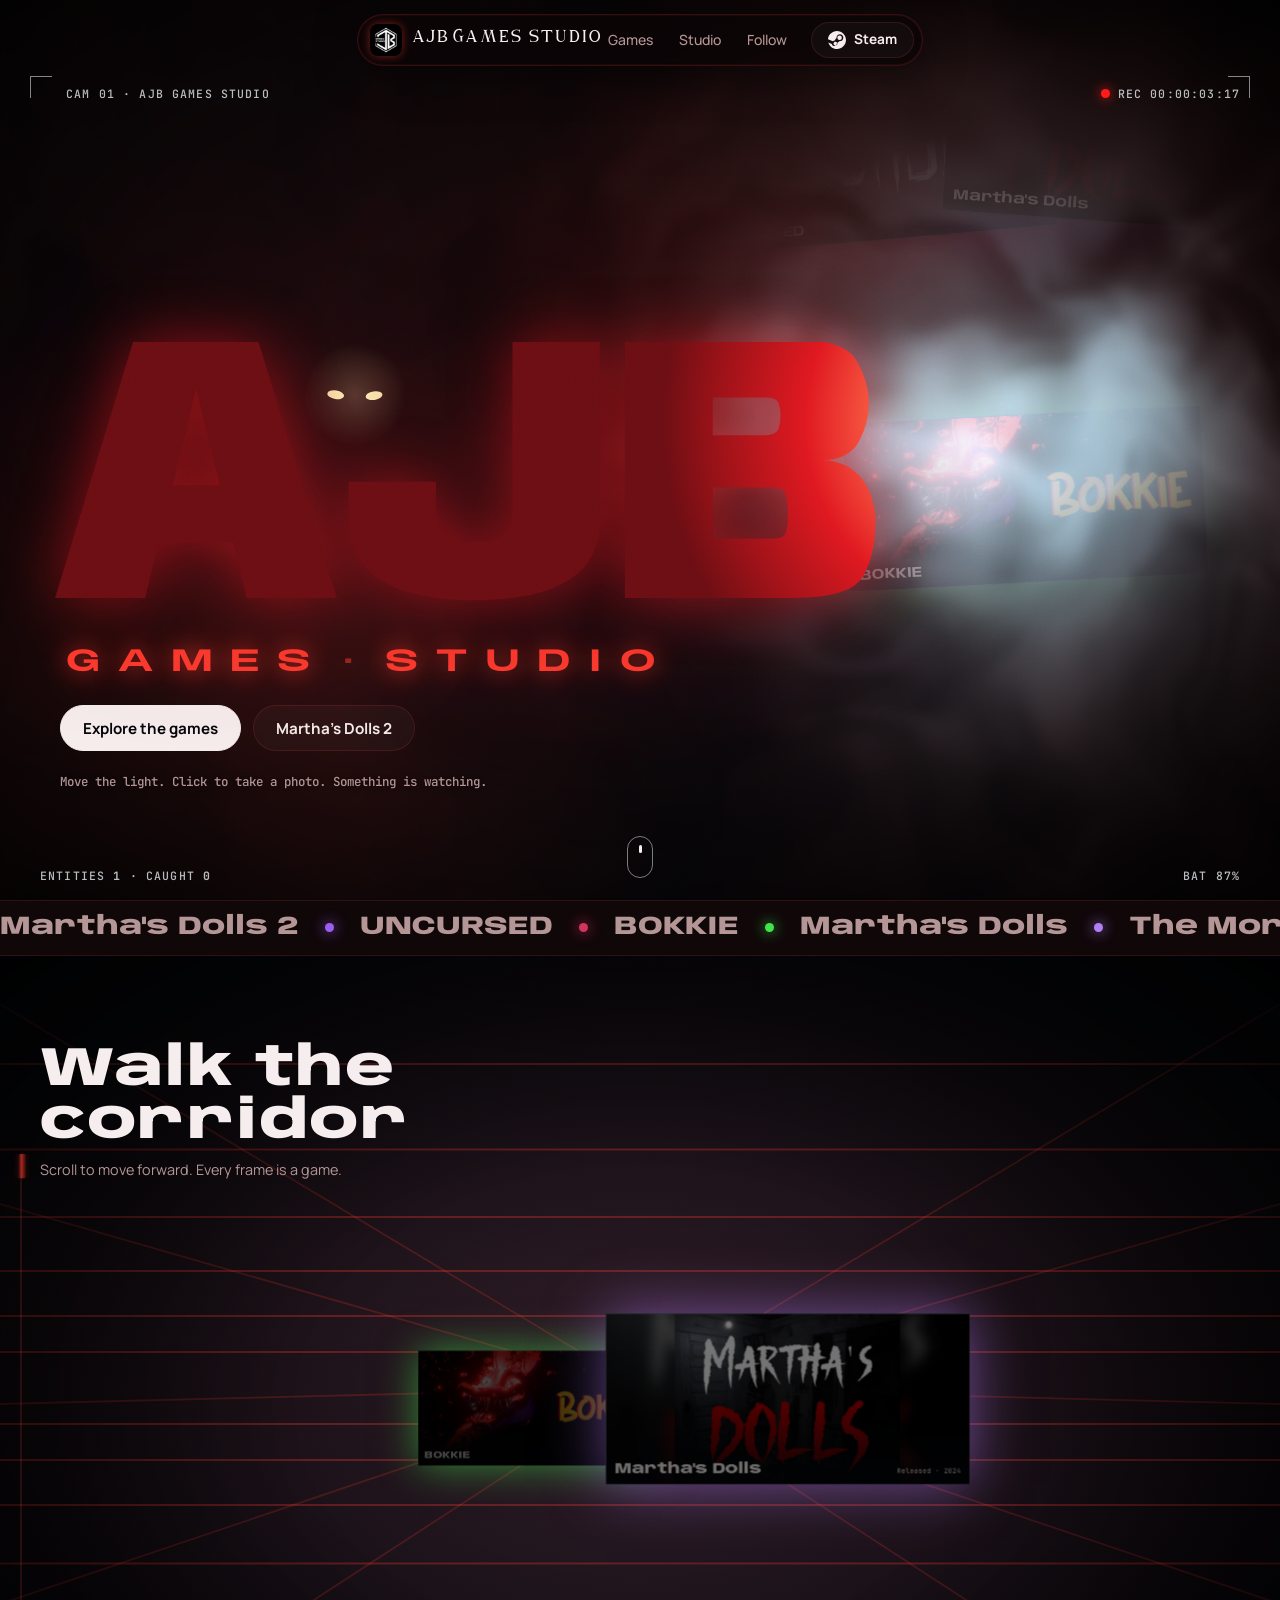
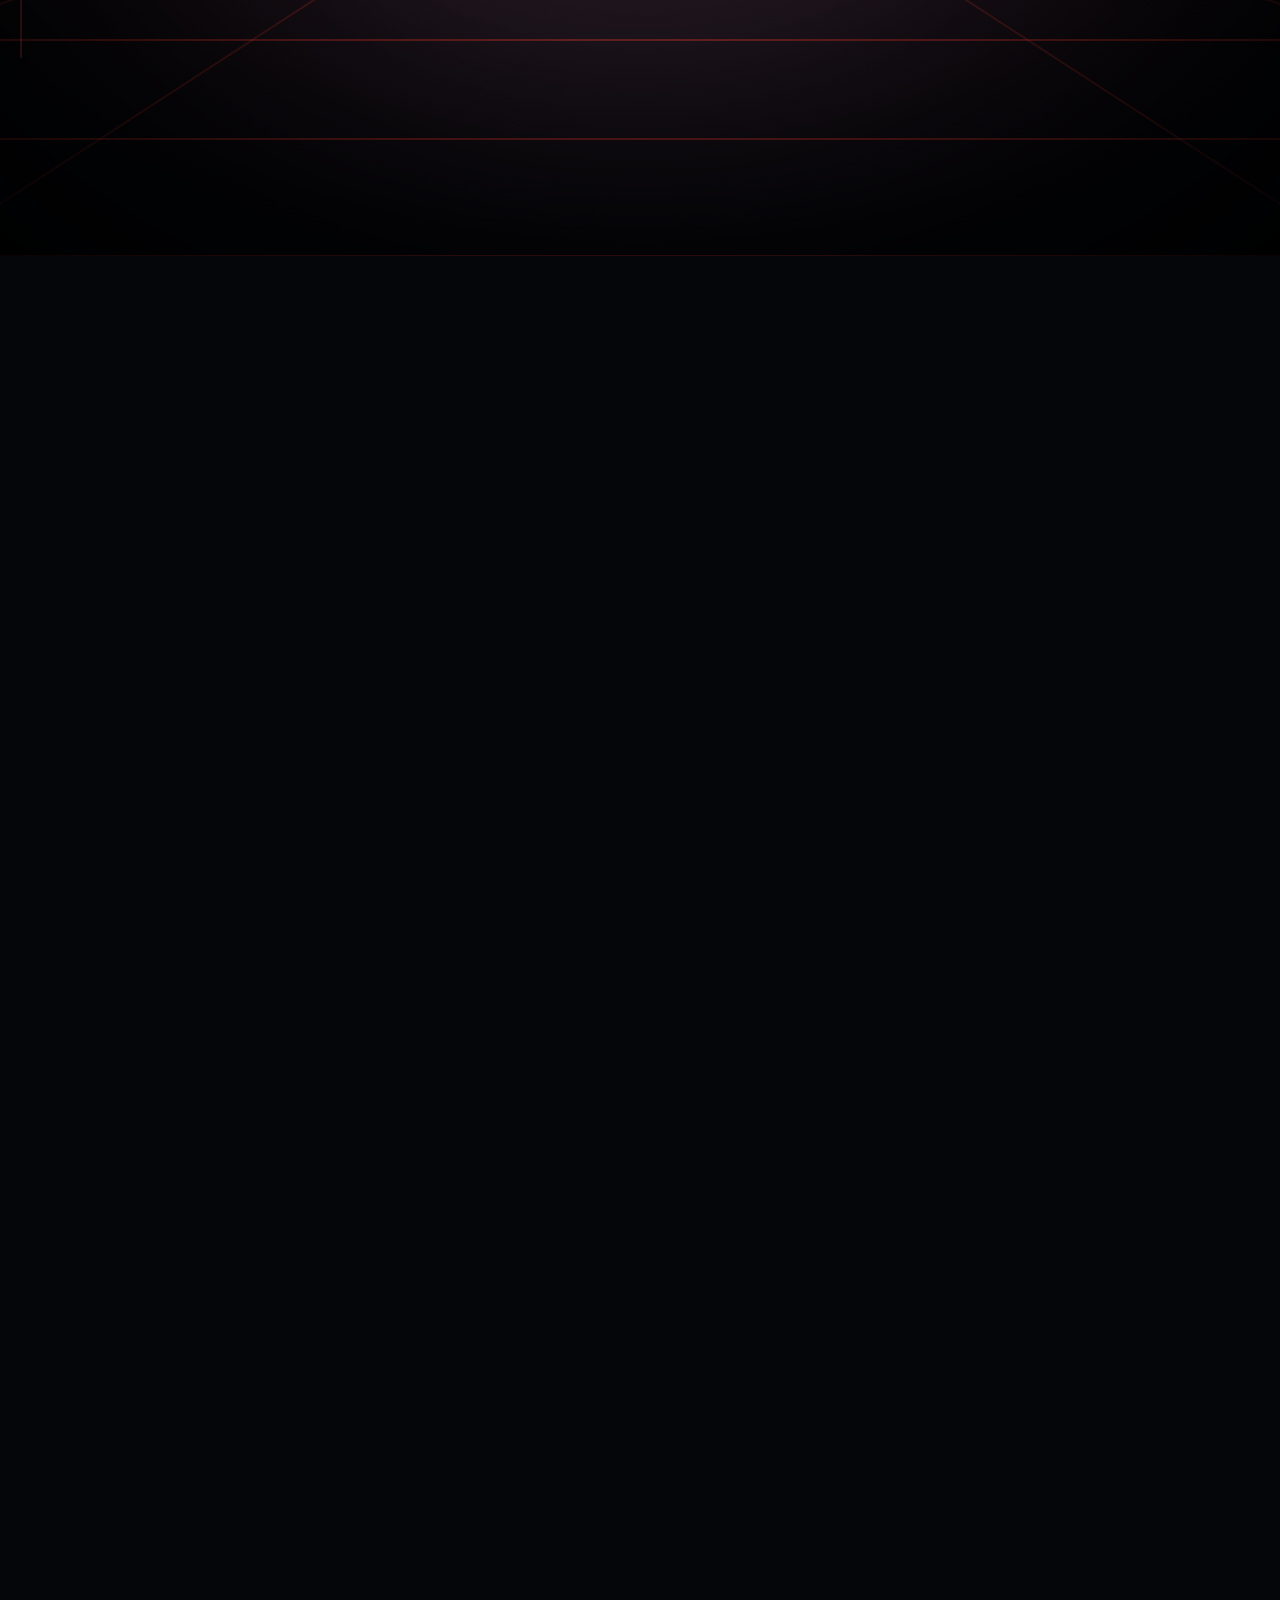
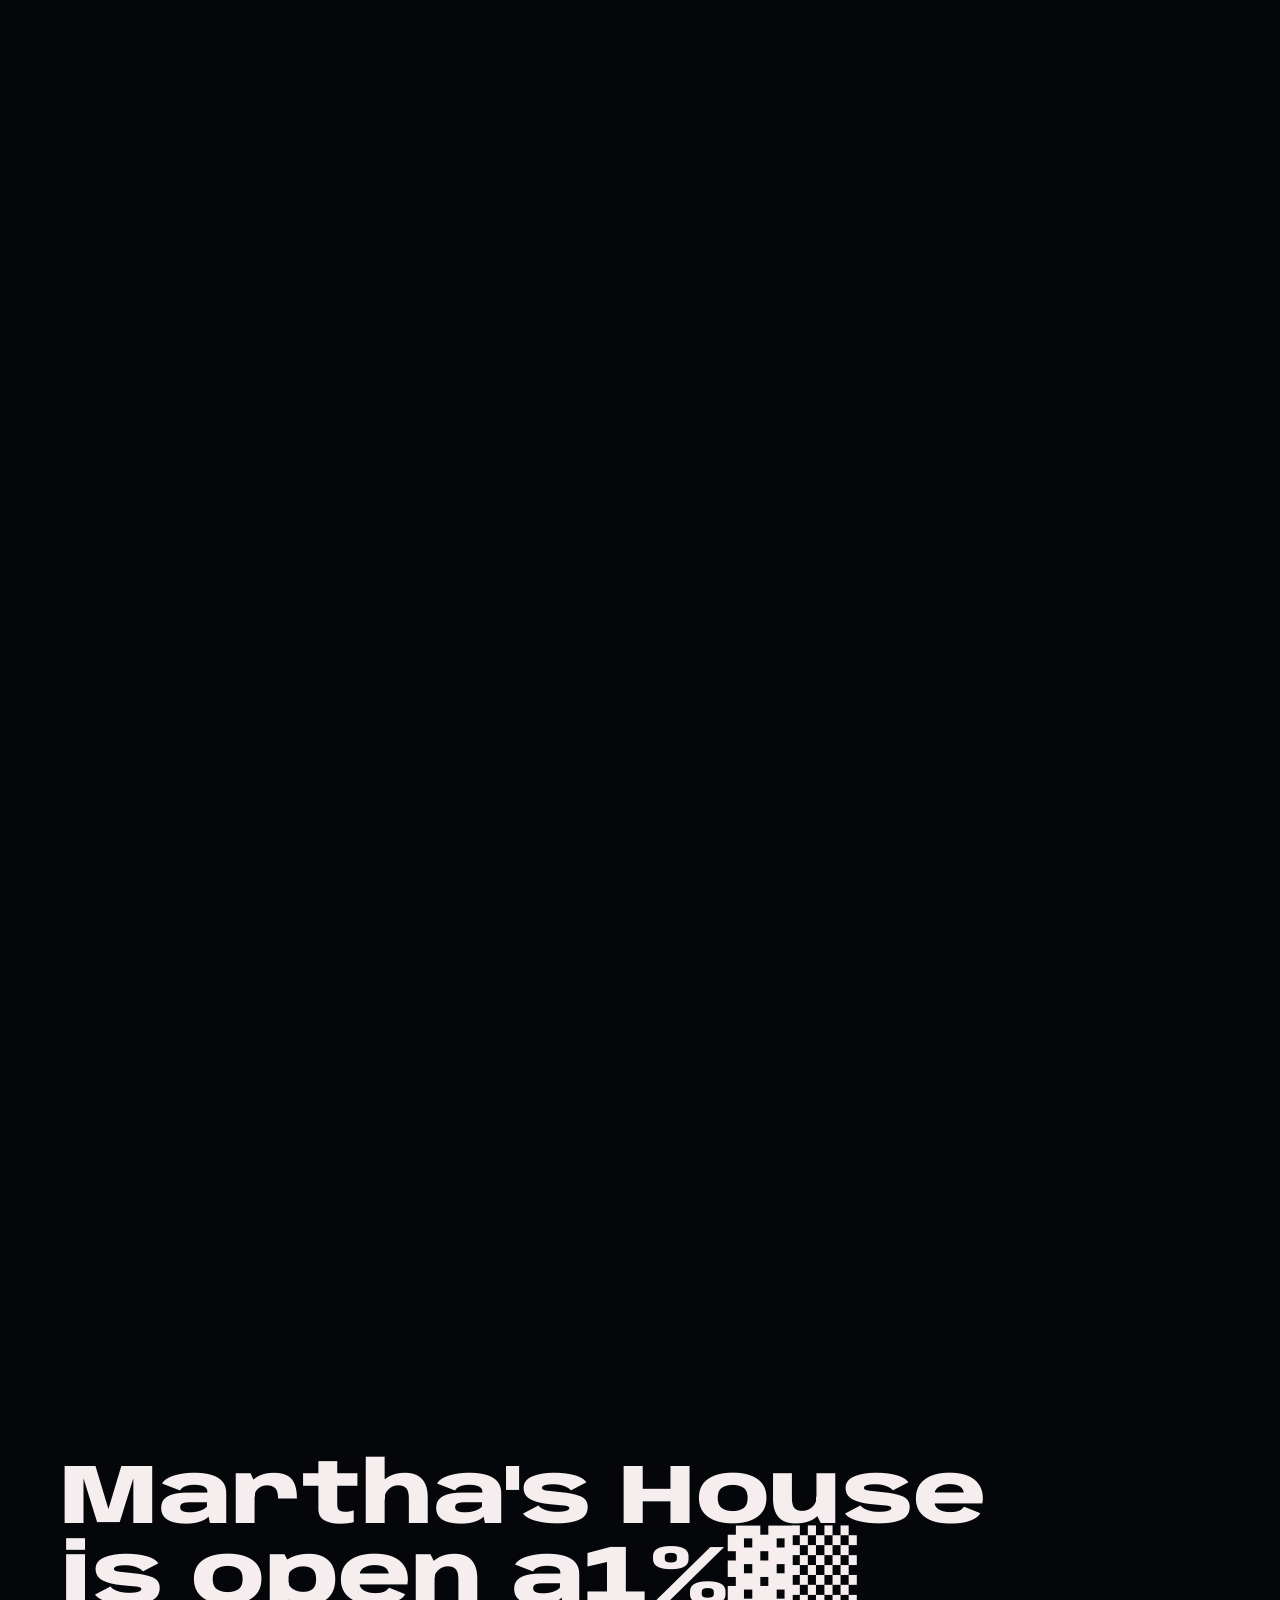
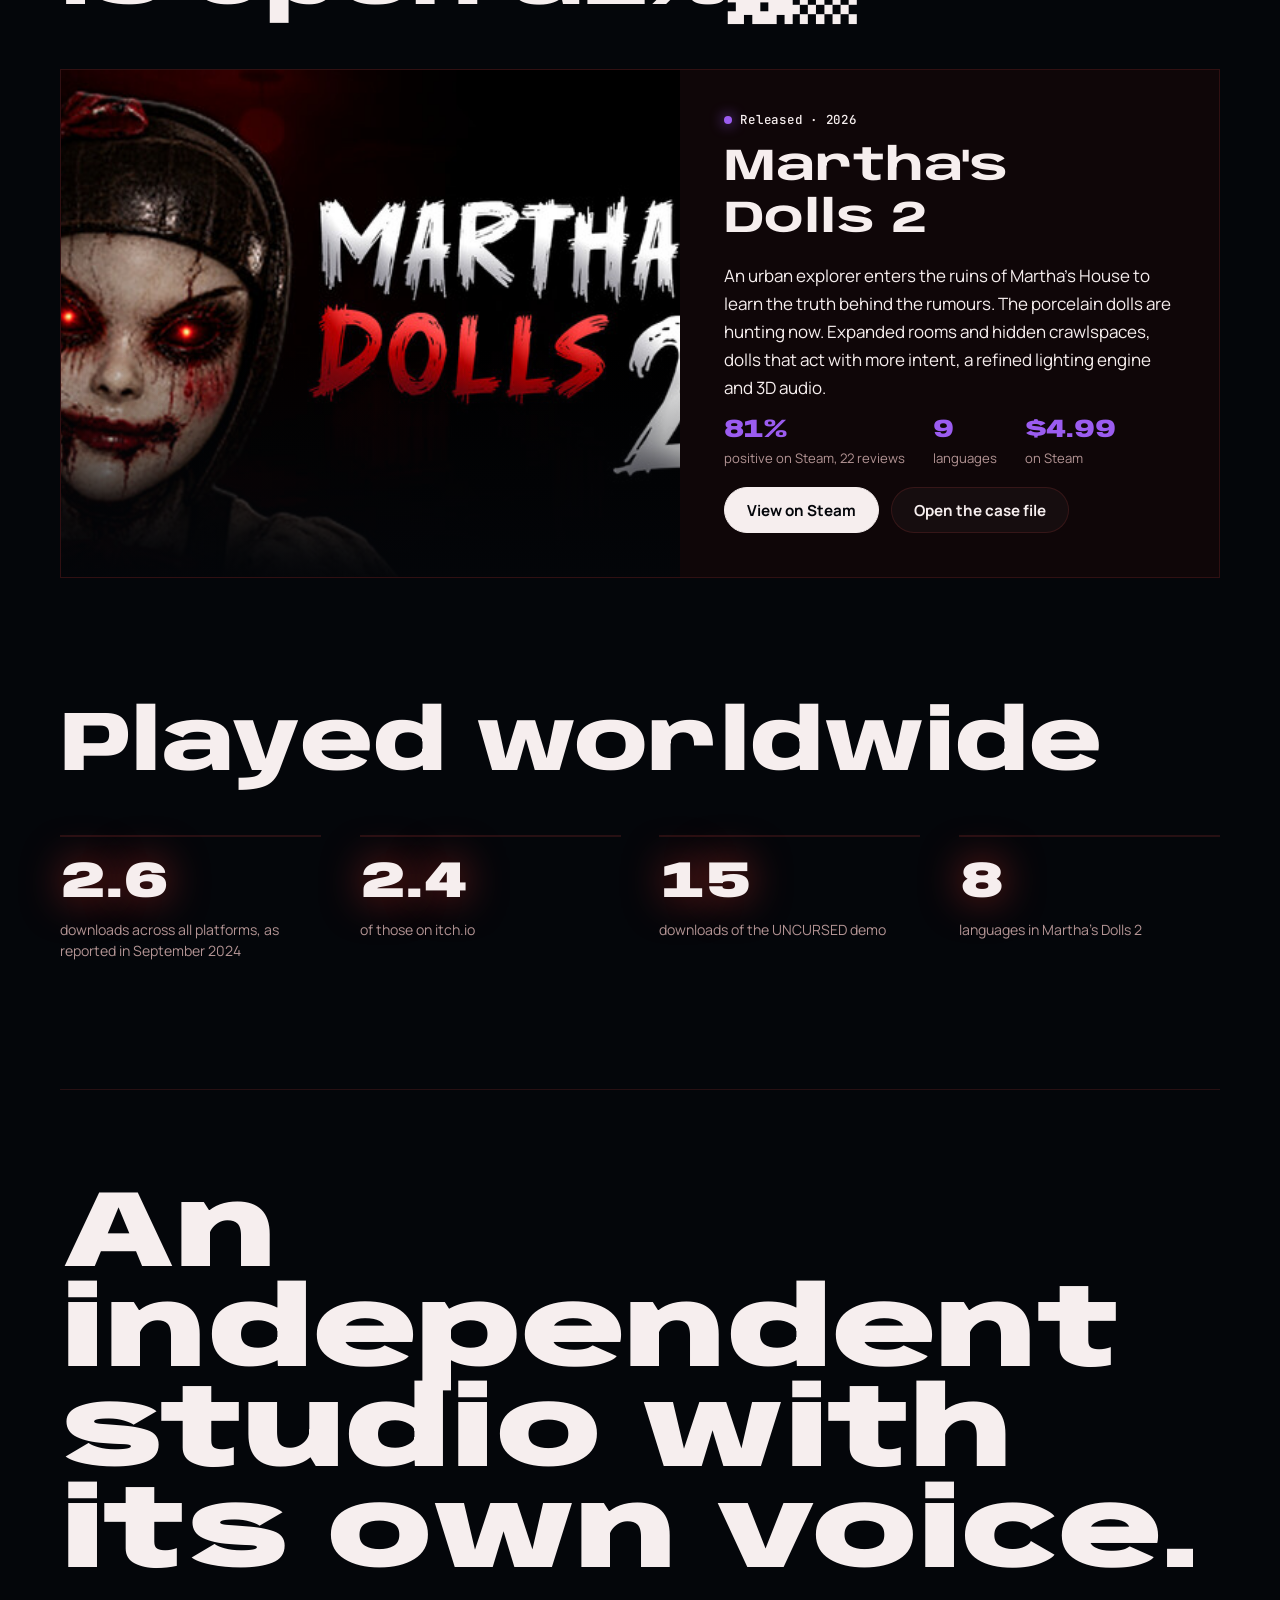
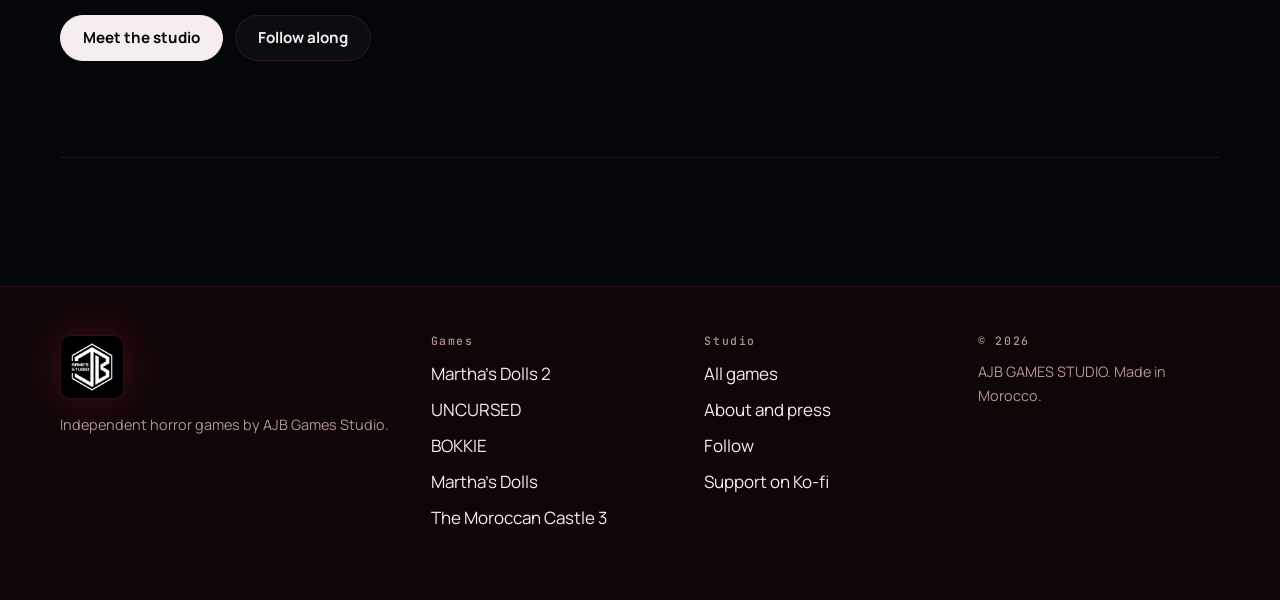
==== commit 9b3af9c0: "navbar & header icon fix  V12.2" ====
--- a/index.html
+++ b/index.html
@@ -28,8 +28,9 @@
       <a href="studio.html">Studio</a>
       <a href="studio.html#follow">Follow</a>
       <a class="btn nav-steam sm" href="https://store.steampowered.com/curator/45501369" target="_blank" rel="noopener noreferrer">
-        <svg class="steam-icon" viewBox="0 0 24 24" aria-hidden="true" fill="currentColor" width="14" height="14">
-          <path d="M12 0C5.37 0 0 5.37 0 12c0 5.58 3.8 10.28 8.97 11.64l3.27-7.64a3.5 3.5 0 0 1-1.24-.64 3.5 3.5 0 1 1 5.15-4.64l7.55-3.23A12 12 0 0 0 12 0zm4.5 14.5a3.5 3.5 0 1 1 0-7 3.5 3.5 0 0 1 0 7z"/>
+        <!-- Real Steam logo path (official shape) -->
+        <svg class="steam-icon" viewBox="0 0 24 24" aria-hidden="true" xmlns="http://www.w3.org/2000/svg">
+          <path d="M11.979 0C5.678 0 .511 4.86.022 11.037l6.432 2.658c.545-.371 1.203-.59 1.912-.59.063 0 .125.004.187.006l2.861-4.142V8.91c0-2.495 2.028-4.524 4.524-4.524 2.494 0 4.524 2.031 4.524 4.527s-2.03 4.525-4.524 4.525h-.105l-4.076 2.911c0 .052.004.105.004.159 0 1.875-1.515 3.396-3.39 3.396-1.635 0-3.016-1.173-3.331-2.727L.436 15.27C1.862 20.307 6.486 24 11.979 24c6.624 0 11.99-5.364 11.99-11.988C23.969 5.365 18.603 0 11.979 0zm-4.34 18.056c-.607-1.217-.199-2.7 1.008-3.413 1.221-.72 2.767-.32 3.481.899.716 1.217.315 2.767-.898 3.484-1.221.718-2.771.318-3.591-.97zm10.843-9.135a3.017 3.017 0 0 1-3.016 3.016 3.017 3.017 0 0 1-3.016-3.016 3.017 3.017 0 0 1 3.016-3.016 3.017 3.017 0 0 1 3.016 3.016z"/>
         </svg>
         Steam
       </a>
--- a/assets/style.css
+++ b/assets/style.css
@@ -1,3 +1,10 @@
+/* Gebioneth — custom display font for the AJB brand wordmark */
+@font-face {
+  font-family: 'Gebioneth';
+  src: url('[data-uri]') format('truetype');
+  font-weight: normal; font-style: normal; font-display: swap;
+}
+
 /* AJB Games Studio. Found-footage horror: void black, crimson torchlight, a camera HUD. */
 :root{
   --void:#04060a;--ink:#0f0608;--panel:#160508;--line:rgba(200,60,60,.18);
@@ -38,58 +45,67 @@
   background:repeating-linear-gradient(0deg,#000 0 3px,#130405 3px 4px)}
 
 /* ============================================================
-   HEADER + NAVIGATION
-   Fixed top bar: frosted glass, logo, desktop nav, hamburger.
+   HEADER + NAVIGATION — Floating pill navbar
+   Centered capsule that hovers above the page, not full-width.
+   On mobile collapses to logo + hamburger inside the same pill.
    ============================================================ */
 
-/* Sticky frosted header */
+/* Outer header: no background — just positions the floating pill */
 .site-header {
   position: fixed; inset: 0 0 auto 0; z-index: 70;
-  background: linear-gradient(rgba(4,3,3,.93), rgba(4,3,3,.78));
-  backdrop-filter: blur(12px); -webkit-backdrop-filter: blur(12px);
-  border-bottom: 1px solid var(--line);
-}
-
-/* Inner row: logo | nav | hamburger */
+  display: flex; justify-content: center;
+  padding: 14px var(--pad) 0;
+  pointer-events: none;   /* clicks pass through the gap around the pill */
+}
+
+/* The pill itself — width driven by its contents, not a fixed max-width */
 .bar {
-  max-width: 1240px; margin: auto;
-  padding: 0 var(--pad); height: 64px;
-  display: flex; align-items: center; justify-content: space-between; gap: 16px;
-}
-
-/* ---- Brand / Logo ---- */
-.brand { display: flex; align-items: center; gap: 10px; text-decoration: none; }
+  pointer-events: auto;
+  display: inline-flex; align-items: center; justify-content: space-between; gap: 4px;
+  height: 52px; padding: 0 8px 0 12px;
+  max-width: calc(100% - 2 * var(--pad));
+  background: rgba(10,4,5,.82);
+  backdrop-filter: blur(16px); -webkit-backdrop-filter: blur(16px);
+  border: 1px solid rgba(200,60,60,.22);
+  border-radius: 999px;
+  box-shadow: 0 8px 40px rgba(0,0,0,.55), 0 0 0 1px rgba(255,59,47,.06) inset;
+}
+
+/* ---- Brand / Logo inside pill ---- */
+.brand { display: flex; align-items: center; gap: 10px; text-decoration: none; flex-shrink: 0; }
+/* AJB square logo badge */
 .bar-logo {
-  height: 38px; width: auto;
-  filter: drop-shadow(0 0 6px rgba(255,59,47,.4));
+  height: 32px; width: 32px; border-radius: 8px;
+  filter: drop-shadow(0 0 5px rgba(255,59,47,.45));
   flex-shrink: 0;
 }
-/* "AJB · Games Studio" wordmark */
+/* Wordmark: "AJB GAMES STUDIO" — Gebioneth font, same colour, same weight */
 .brand .word {
-  display: flex; flex-direction: row; align-items: baseline;
-  gap: 6px; line-height: 1; white-space: nowrap;
-}
-.brand b {
-  font: 400 1.5rem/1 var(--pf);
-  color: var(--bone); letter-spacing: .1em; text-transform: uppercase;
-}
+  display: flex; align-items: center; gap: 0;
+  line-height: 1; white-space: nowrap;
+}
+/* Full "AJB GAMES STUDIO" as one string using Gebioneth */
+.brand .word b,
 .brand .word span {
-  font: 500 .82rem/1 var(--mono);
-  color: var(--mute); letter-spacing: .12em; text-transform: uppercase;
-  transition: color .25s;
-}
-.brand:hover .word span { color: var(--bone); }
-
-/* ---- Desktop navigation links ---- */
+  font-family: 'Gebioneth', var(--pf);
+  font-weight: 400;
+  font-size: 1.05rem;
+  color: var(--bone);
+  letter-spacing: .12em;
+  text-transform: uppercase;
+}
+.brand .word b { margin-right: .18em; }   /* tiny gap between AJB and GAMES STUDIO */
+
+/* ---- Desktop nav links (centre of pill) ---- */
 .nav {
   display: flex; align-items: center;
-  gap: clamp(10px, 2.5vw, 28px);
-}
-/* Plain text links with animated underline */
+  gap: clamp(6px, 2vw, 22px);
+  flex: 1; justify-content: center;
+}
 .nav a:not(.btn) {
-  text-decoration: none; font-weight: 500; font-size: .9rem;
-  color: var(--mute); padding: 6px 0;
-  position: relative; transition: color .2s;
+  text-decoration: none; font-weight: 500; font-size: .875rem;
+  color: var(--mute); padding: 4px 2px;
+  position: relative; white-space: nowrap; transition: color .2s;
 }
 .nav a:not(.btn)::after {
   content: ""; position: absolute; left: 0; right: 0; bottom: -2px; height: 1.5px;
@@ -101,27 +117,50 @@
 .nav a:not(.btn):hover::after,
 .nav a:not(.btn)[aria-current]::after { transform: scaleX(1); }
 
-/* Steam CTA button in nav – pill with subtle icon */
-.nav-steam { display: inline-flex; align-items: center; gap: 6px; }
-.steam-icon { opacity: .75; transition: opacity .2s; }
-.nav-steam:hover .steam-icon { opacity: 1; }
-
-/* Scroll-progress bar at bottom of header */
+/* Steam CTA pill — white background, icon + text, fills red on hover */
+.nav-steam {
+  display: inline-flex; align-items: center; gap: 7px;
+  flex-shrink: 0;
+  background: var(--bone); color: #04060a;
+  border: none; border-radius: 999px;
+  font: 700 .82rem/1 var(--bf); padding: 0 16px 0 12px; height: 36px;
+  cursor: pointer; text-decoration: none;
+  transition: background .22s, color .22s, box-shadow .22s, transform .15s;
+}
+.nav-steam:hover {
+  background: var(--torch); color: #fff;
+  box-shadow: 0 0 28px rgba(255,59,47,.55);
+  transform: translateY(-1px);
+}
+/* Steam logo icon — real shape, fills with current text color */
+.steam-icon {
+  flex-shrink: 0; width: 18px; height: 18px;
+  fill: currentColor;
+}
+
+/* Progress bar — runs along pill bottom edge */
 .progress {
   position: absolute; left: 0; bottom: -1px;
   height: 2px; width: 100%;
   background: var(--torch); transform: scaleX(0); transform-origin: left;
   box-shadow: 0 0 14px rgba(255,59,47,.95);
-}
-
-/* Hide desktop text links below 700px; lamp btn below 780px */
-@media (max-width: 700px) {
+  border-radius: 0 0 999px 999px;
+}
+
+/* Hide centre links at narrow widths to keep pill compact */
+@media (max-width: 680px) {
   .nav a:not(.btn) { display: none; }
-  .bar { height: 56px; }
-}
-@media (max-width: 780px) {
+  .bar { padding: 0 6px 0 12px; }
+}
+@media (max-width: 520px) {
   .nav .nav-steam { display: none; }
-  .nav { gap: 10px; }
+}
+
+/* Light mode pill */
+[data-theme="light"] .bar {
+  background: rgba(250,246,242,.88);
+  border-color: rgba(150,60,50,.25);
+  box-shadow: 0 8px 32px rgba(0,0,0,.14), 0 0 0 1px rgba(194,35,24,.06) inset;
 }
 
 /* ============================================================
@@ -149,14 +188,15 @@
 .menu-btn[aria-expanded="true"] .bar-line:nth-child(2) { opacity: 0; transform: scaleX(0); }
 .menu-btn[aria-expanded="true"] .bar-line:nth-child(3) { transform: translateY(-7px) rotate(-45deg); }
 
-/* Slide-down panel */
+/* Slide-down panel — drops below the pill */
 .menu {
-  position: absolute; left: 0; right: 0; top: 100%; z-index: 5;
-  display: none;                       /* shown as grid on mobile */
-  background: rgba(7,4,5,.97);
-  backdrop-filter: blur(14px); -webkit-backdrop-filter: blur(14px);
-  border-bottom: 1px solid var(--line);
-  box-shadow: 0 26px 60px rgba(0,0,0,.6);
+  position: fixed; left: var(--pad); right: var(--pad); top: 76px; z-index: 5;
+  display: none;
+  background: rgba(10,4,5,.96);
+  backdrop-filter: blur(16px); -webkit-backdrop-filter: blur(16px);
+  border: 1px solid rgba(200,60,60,.2);
+  border-radius: 20px;
+  box-shadow: 0 26px 60px rgba(0,0,0,.7);
   transform: translateY(-10px); opacity: 0; visibility: hidden;
   transition: transform .3s ease, opacity .3s ease, visibility .3s;
 }
@@ -255,7 +295,8 @@
 .flash{position:absolute;inset:0;z-index:7;pointer-events:none;background:radial-gradient(circle at var(--tx,50%) var(--ty,50%),rgba(255,255,255,.55),rgba(190,230,255,.18) 40%,transparent 70%);opacity:0}
 .flash.pop{animation:pop .42s ease-out}
 @keyframes pop{0%{opacity:0}18%{opacity:.7}100%{opacity:0}}
-.hud{position:absolute;inset:78px var(--pad) 18px;z-index:5;pointer-events:none;font:500 .72rem/1 var(--mono);color:rgba(232,239,244,.78);letter-spacing:.1em}
+/* HUD inset from top accounts for the floating pill height (52px) + 14px gap + 12px breathing room */
+.hud{position:absolute;inset:88px var(--pad) 18px;z-index:5;pointer-events:none;font:500 .72rem/1 var(--mono);color:rgba(232,239,244,.78);letter-spacing:.1em}
 .hud span{position:absolute}
 .hud .tl{left:0;top:0}.hud .tr{right:0;top:0;display:flex;align-items:center;gap:8px}
 .hud .bl{left:0;bottom:0}.hud .br{right:0;bottom:0}
@@ -274,7 +315,8 @@
 .poster{position:absolute;width:min(34vw,360px);transform:rotate(var(--rot));border:1px solid rgba(255,255,255,.14);background:#05080c;box-shadow:0 0 80px color-mix(in srgb,var(--c) 55%,transparent)}
 .poster .art{aspect-ratio:460/215}
 .poster b{position:absolute;left:10px;bottom:8px;z-index:2;font:700 .9rem/1 var(--hf);font-variation-settings:"wdth" 120}
-.hero-body{position:relative;z-index:6;padding-top:120px;padding-bottom:clamp(64px,12vh,120px);pointer-events:none}
+/* padding-top clears the floating pill (52px pill + 14px gap + breathing room) */
+.hero-body{position:relative;z-index:6;padding-top:clamp(100px,14vh,140px);padding-bottom:clamp(64px,12vh,120px);pointer-events:none}
 .hero-body a,.hero-body .btn{pointer-events:auto}
 .hero-logo{height:56px;width:auto;margin-bottom:18px}
 .title{font:900 clamp(7rem,30vw,25rem)/.78 var(--hf);font-variation-settings:"wdth" 100;letter-spacing:-.02em;margin-left:-.04em;
@@ -442,7 +484,8 @@
 .foot-logo{display:block;height:64px;width:64px;border-radius:10px;border:1px solid var(--line);box-shadow:0 0 44px rgba(255,59,47,.22);margin-bottom:14px}
 
 /* ---------- inner pages ---------- */
-.page{padding-top:124px}
+/* Floating pill = 52px + 14px top gap → 80px clearance total */
+.page{padding-top:96px}
 .page-title{margin-bottom:clamp(28px,5vw,56px)}
 .page-title p{margin-top:18px;color:var(--mute);font-size:1.15rem}
 .filters{display:flex;flex-wrap:wrap;gap:10px;margin-bottom:28px}
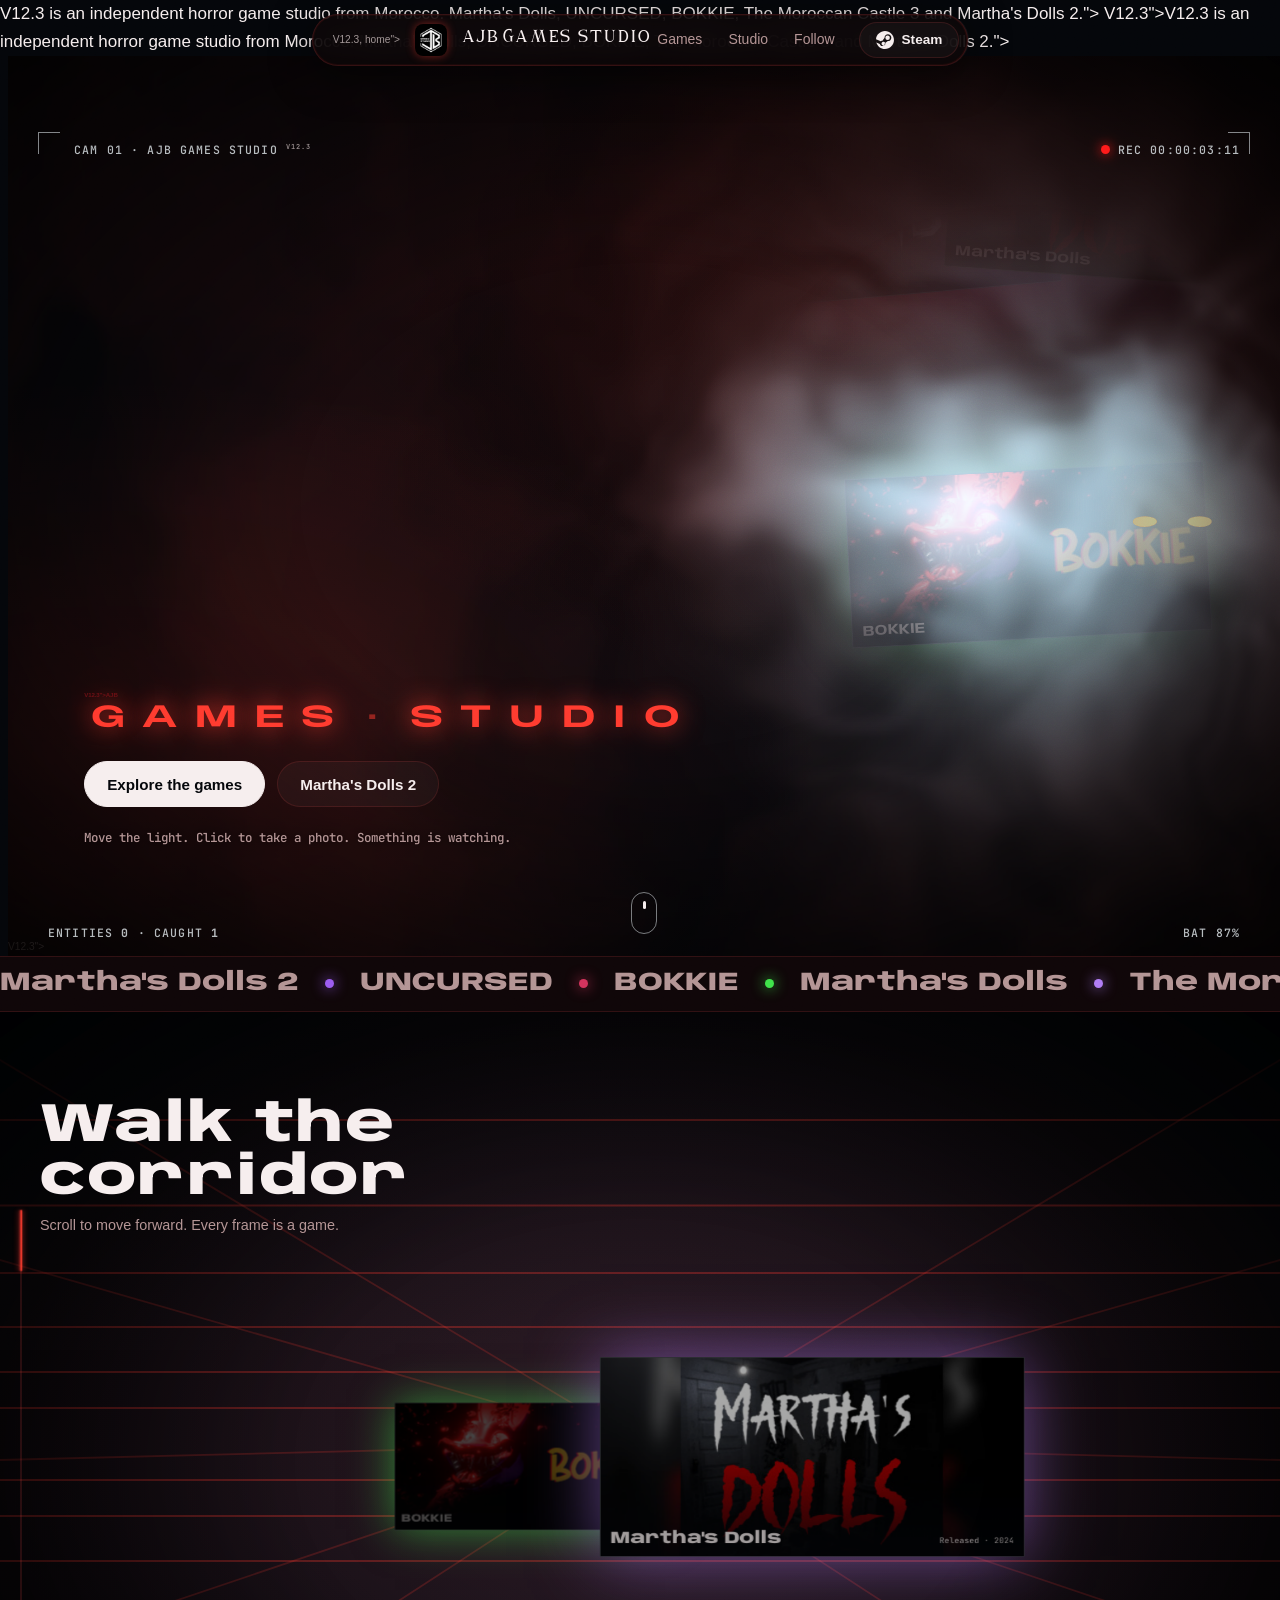
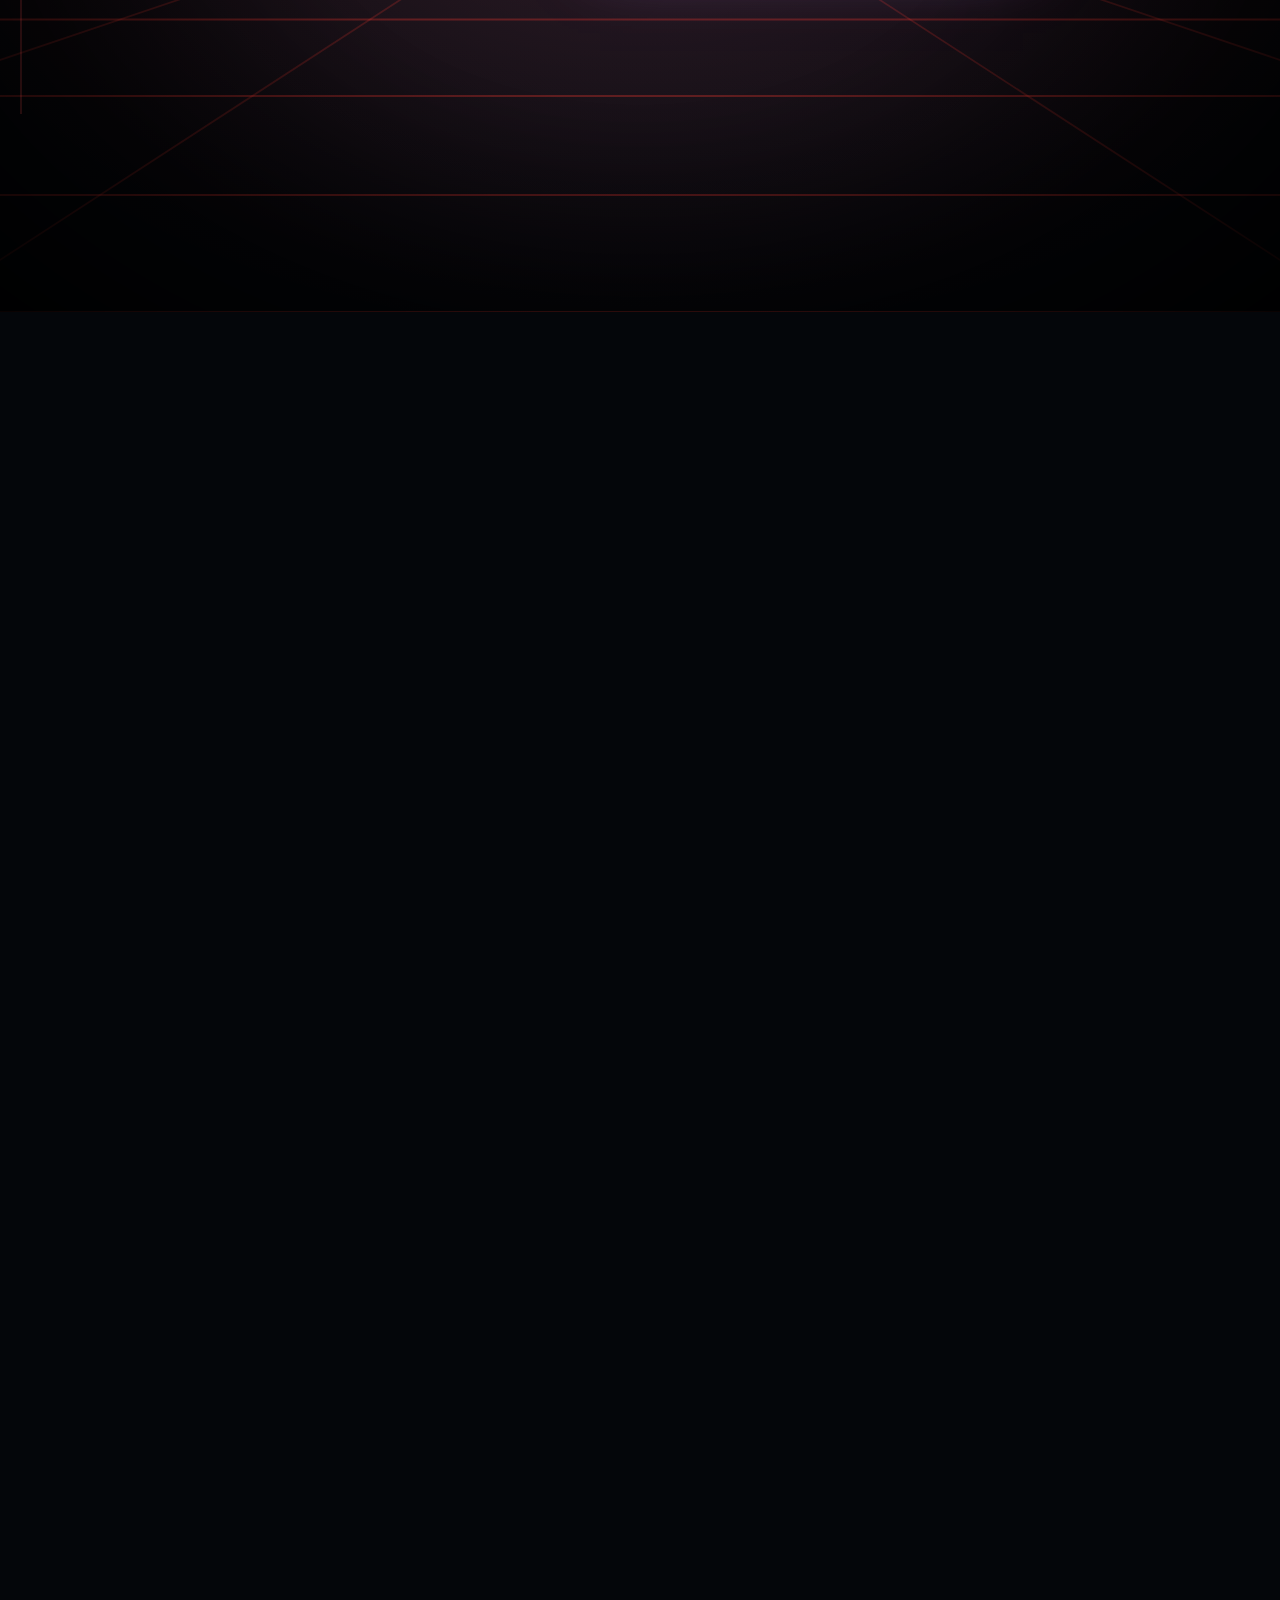
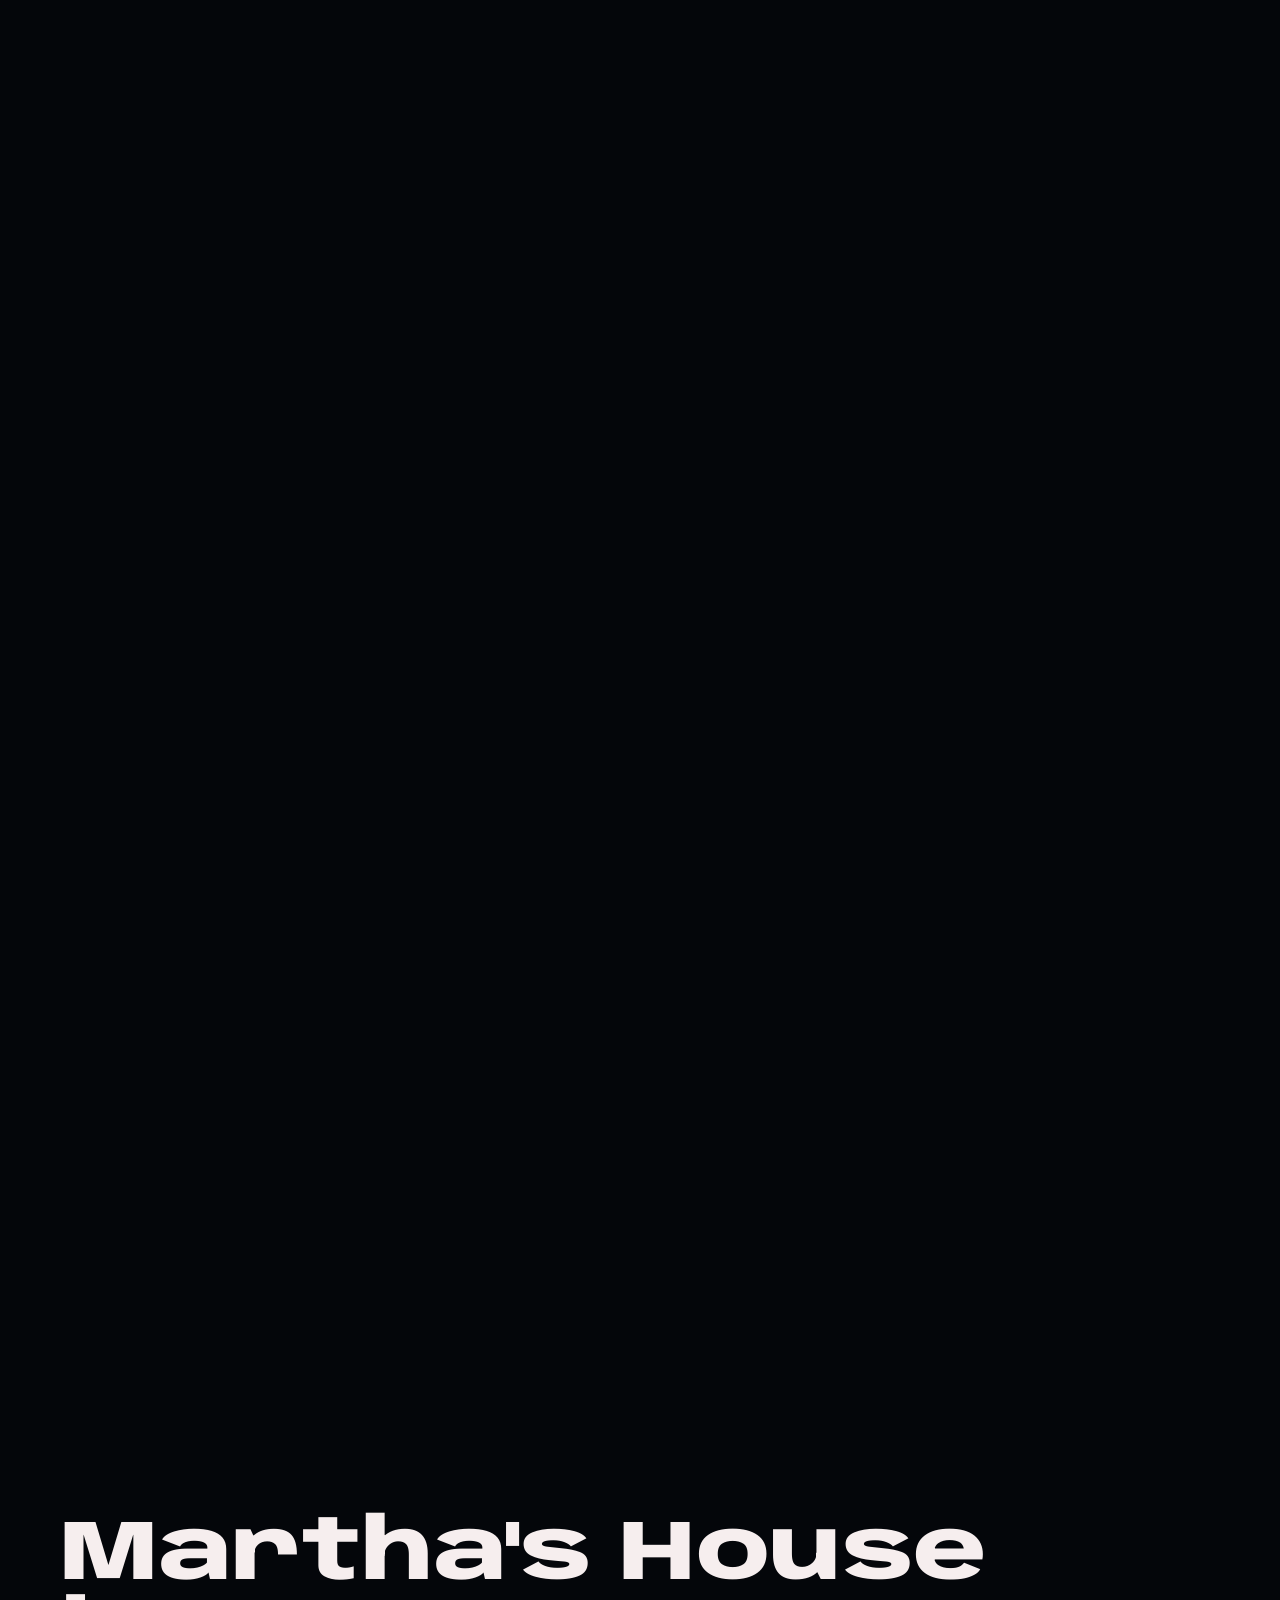
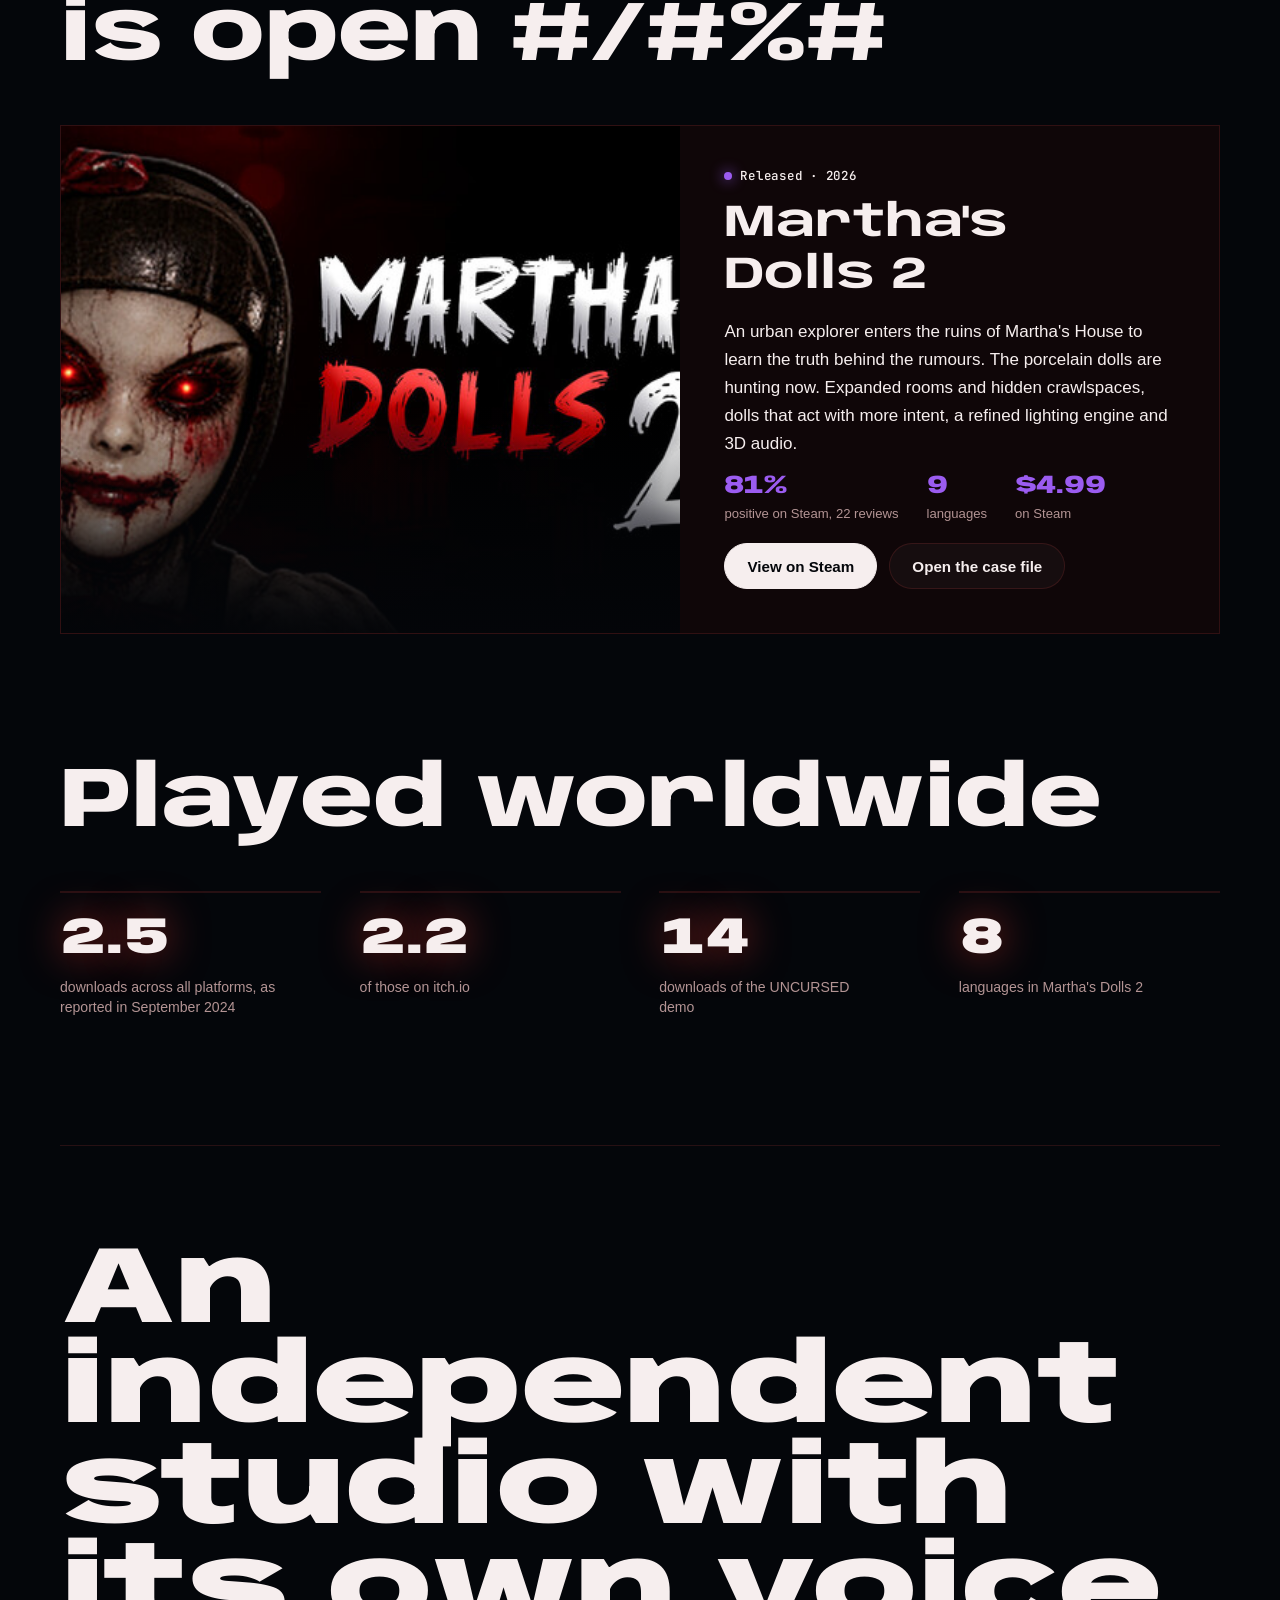
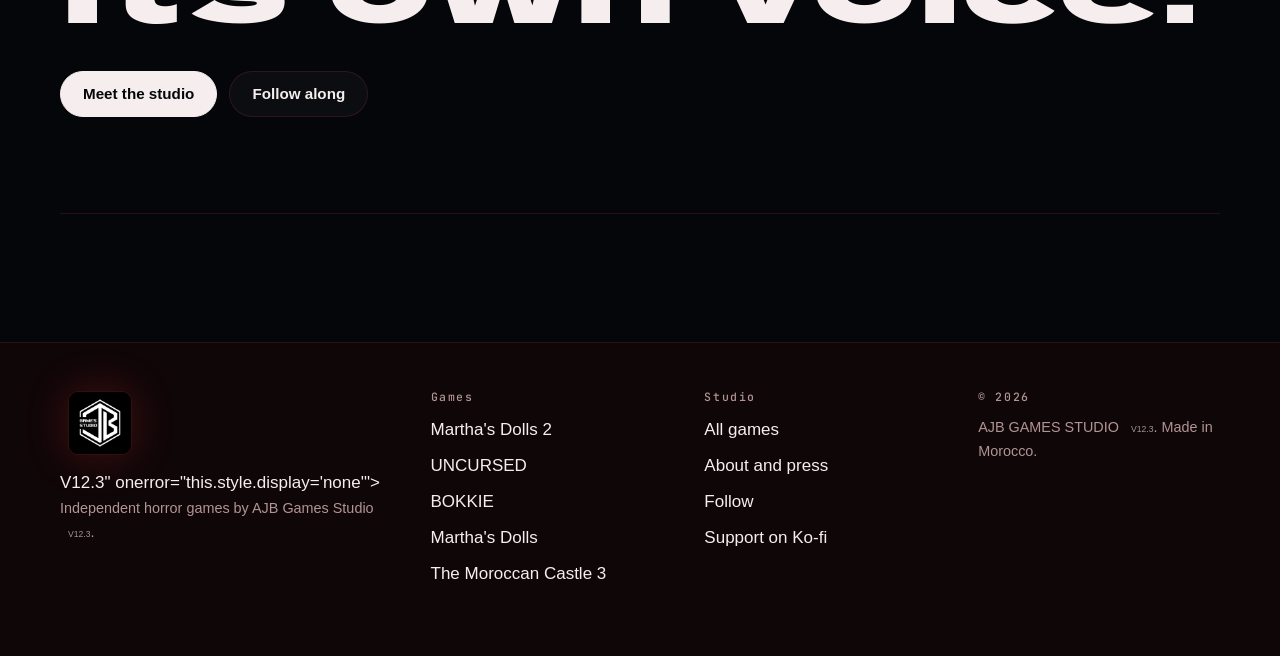
==== commit d7462ea2: "navbar text fix  V12.3" ====
--- a/index.html
+++ b/index.html
@@ -3,21 +3,42 @@
 <head>
 <meta charset="utf-8">
 <meta name="viewport" content="width=device-width, initial-scale=1, viewport-fit=cover">
-<title>AJB Games Studio</title>
-<meta name="description" content="AJB GAMES STUDIO is an independent horror game studio from Morocco. Martha&#39;s Dolls, UNCURSED, BOKKIE, The Moroccan Castle 3 and Martha&#39;s Dolls 2.">
-<meta property="og:title" content="AJB Games Studio"><meta property="og:description" content="AJB GAMES STUDIO is an independent horror game studio from Morocco. Martha&#39;s Dolls, UNCURSED, BOKKIE, The Moroccan Castle 3 and Martha&#39;s Dolls 2."><meta property="og:type" content="website">
+<title>AJB Games Studio <span class="nav-version" style="font-size: 0.6em; color: #a09595; margin-left: 8px;">V12.3</span></title>
+<meta name="description" content="AJB GAMES STUDIO <span class="nav-version" style="font-size: 0.6em; color: #a09595; margin-left: 8px;">V12.3</span> is an independent horror game studio from Morocco. Martha&#39;s Dolls, UNCURSED, BOKKIE, The Moroccan Castle 3 and Martha&#39;s Dolls 2.">
+<meta property="og:title" content="AJB Games Studio <span class="nav-version" style="font-size: 0.6em; color: #a09595; margin-left: 8px;">V12.3</span>"><meta property="og:description" content="AJB GAMES STUDIO <span class="nav-version" style="font-size: 0.6em; color: #a09595; margin-left: 8px;">V12.3</span> is an independent horror game studio from Morocco. Martha&#39;s Dolls, UNCURSED, BOKKIE, The Moroccan Castle 3 and Martha&#39;s Dolls 2."><meta property="og:type" content="website">
 <meta name="theme-color" content="#04060a">
 <link rel="icon" href="favicon.svg" type="image/svg+xml">
 <link rel="preconnect" href="https://fonts.googleapis.com"><link rel="preconnect" href="https://fonts.gstatic.com" crossorigin><link rel="stylesheet" href="https://fonts.googleapis.com/css2?family=Anybody:wdth,wght@50..150,100..900&family=JetBrains+Mono:wght@500&family=Manrope:wght@400;500;700&family=Newsreader:ital,wght@1,400&family=Bebas+Neue&display=swap">
 <link rel="stylesheet" href="assets/style.css">
 <script>document.documentElement.className='js';document.documentElement.dataset.theme='dark'/* light mode temporarily disabled */</script>
+
+<style>
+/* Fix font and alignment */
+body, nav, header, .navbar, a, button, h1 {
+    font-family: 'Segoe UI', Roboto, Helvetica, Arial, sans-serif !important;
+}
+nav, header, .navbar {
+    display: flex !important;
+    align-items: center !important;
+}
+.nav-brand, .logo-container, .brand, a.navbar-brand {
+    display: flex !important;
+    align-items: center !important;
+    gap: 15px !important;
+}
+h1, .nav-title {
+    display: flex !important;
+    align-items: center !important;
+    margin: 0 !important;
+}
+</style>
 </head>
 <body>
 <a class="skip" href="#main">Skip to content</a>
 <header class="site-header">
   <div class="bar">
     <!-- Logo + wordmark -->
-    <a class="brand" href="index.html" aria-label="AJB Games Studio, home">
+    <a class="brand" href="index.html" aria-label="AJB Games Studio <span class="nav-version" style="font-size: 0.6em; color: #a09595; margin-left: 8px;">V12.3</span>, home">
       <img class="bar-logo" src="images/logo.png" alt="" aria-hidden="true" onerror="this.style.display='none'">
       <span class="word"><b>AJB</b><span>Games Studio</span></span>
     </a>
@@ -55,12 +76,12 @@
 <div class="grain" aria-hidden="true"></div>
 <div class="cursor-light" aria-hidden="true"></div>
 <main id="main">
-<section class="stage hero" data-stage="hero" data-eye="255,226,170" aria-label="AJB Games Studio">
+<section class="stage hero" data-stage="hero" data-eye="255,226,170" aria-label="AJB Games Studio <span class="nav-version" style="font-size: 0.6em; color: #a09595; margin-left: 8px;">V12.3</span>">
 <div class="reveal" aria-hidden="true"><div class="poster" style="--c:#d2335c;left:54%;top:8%;--rot:-5deg"><div class="art" style="--c:#d2335c"><svg viewBox="0 0 320 200" preserveAspectRatio="xMidYMax slice" aria-hidden="true"><rect x="100" y="112" width="120" height="88" fill="#020304"/><path d="M88 114 L160 62 L232 114Z" fill="#020304"/><rect class="lit" x="132" y="130" width="24" height="28"/><rect x="178" y="152" width="22" height="48" fill="#090b0e"/><path d="M52 200 V138 M52 160 l-14 -16 M52 150 l14 -14" stroke="#020304" stroke-width="4" fill="none"/><ellipse class="mist" cx="110" cy="158" rx="150" ry="13"/><ellipse class="mist m2" cx="230" cy="176" rx="130" ry="10"/></svg><img src="images/uncursed-header.jpg" data-fb="https://cdn.akamai.steamstatic.com/steam/apps/3316910/header.jpg https://cdn.cloudflare.steamstatic.com/steam/apps/3316910/header.jpg" alt="" loading="lazy" decoding="async" onload="this.classList.add('ok')"></div><b>UNCURSED</b></div><div class="poster" style="--c:#9b5cf0;left:26%;top:56%;--rot:4deg"><div class="art" style="--c:#9b5cf0"><svg viewBox="0 0 320 200" preserveAspectRatio="xMidYMax slice" aria-hidden="true"><circle cx="160" cy="62" r="9" fill="#020304"/><circle cx="160" cy="94" r="27" fill="#020304"/><path d="M118 200 L136 122 Q160 110 184 122 L202 200Z" fill="#020304"/><circle class="eye" cx="150" cy="94" r="3.4"/><circle class="eye" cx="170" cy="94" r="3.4"/><path d="M60 200 V150 M60 168 l-12 -14 M60 158 l12 -12" stroke="#020304" stroke-width="4" fill="none"/><ellipse class="mist" cx="110" cy="158" rx="150" ry="13"/><ellipse class="mist m2" cx="230" cy="176" rx="130" ry="10"/></svg><img src="images/martha-s-dolls-2-header.jpg" data-fb="https://cdn.akamai.steamstatic.com/steam/apps/4469120/header.jpg https://cdn.cloudflare.steamstatic.com/steam/apps/4469120/header.jpg" alt="" loading="lazy" decoding="async" onload="this.classList.add('ok')"></div><b>Martha&#39;s Dolls 2</b></div><div class="poster" style="--c:#3fe34a;left:66%;top:46%;--rot:-3deg"><div class="art" style="--c:#3fe34a"><svg viewBox="0 0 320 200" preserveAspectRatio="xMidYMax slice" aria-hidden="true"><g class="lit" opacity=".16"><rect x="30" y="56" width="30" height="24"/><rect x="72" y="56" width="30" height="24"/><rect x="218" y="56" width="30" height="24"/><rect x="260" y="56" width="30" height="24"/></g><circle cx="128" cy="76" r="15" fill="#020304"/><circle cx="192" cy="76" r="15" fill="#020304"/><circle cx="160" cy="108" r="38" fill="#020304"/><circle class="eye" cx="147" cy="102" r="4.4"/><circle class="eye" cx="173" cy="102" r="4.4"/><path class="lit-s" d="M144 122 l6 6 l6 -6 l6 6 l6 -6 l6 6" fill="none" stroke-width="2.5" stroke-linejoin="round"/><ellipse class="mist" cx="110" cy="158" rx="150" ry="13"/><ellipse class="mist m2" cx="230" cy="176" rx="130" ry="10"/></svg><img src="images/bokkie-header.jpg" data-fb="https://cdn.akamai.steamstatic.com/steam/apps/2880530/header.jpg https://cdn.cloudflare.steamstatic.com/steam/apps/2880530/header.jpg" alt="" loading="lazy" decoding="async" onload="this.classList.add('ok')"></div><b>BOKKIE</b></div><div class="poster" style="--c:#e0a82a;left:3%;top:62%;--rot:3deg"><div class="art" style="--c:#e0a82a"><svg viewBox="0 0 320 200" preserveAspectRatio="xMidYMax slice" aria-hidden="true"><rect x="50" y="92" width="45" height="108" fill="#020304"/><path d="M50 92 V78 h9 v10 h9 v-10 h9 v10 h9 v-10 h9 v14Z" fill="#020304"/><rect x="225" y="92" width="45" height="108" fill="#020304"/><path d="M225 92 V78 h9 v10 h9 v-10 h9 v10 h9 v-10 h9 v14Z" fill="#020304"/><rect x="95" y="122" width="130" height="78" fill="#020304"/><path class="lit" opacity=".85" d="M138 200 V152 a22 22 0 0 1 44 0 V200Z"/><ellipse class="mist" cx="110" cy="158" rx="150" ry="13"/><ellipse class="mist m2" cx="230" cy="176" rx="130" ry="10"/></svg><img src="images/the-moroccan-castle-3-header.jpg" data-fb="https://cdn.akamai.steamstatic.com/steam/apps/2339500/header.jpg https://cdn.cloudflare.steamstatic.com/steam/apps/2339500/header.jpg" alt="" loading="lazy" decoding="async" onload="this.classList.add('ok')"></div><b>The Moroccan Castle 3</b></div><div class="poster" style="--c:#b07cf5;left:74%;top:6%;--rot:4deg"><div class="art" style="--c:#b07cf5"><svg viewBox="0 0 320 200" preserveAspectRatio="xMidYMax slice" aria-hidden="true"><circle cx="160" cy="62" r="9" fill="#020304"/><circle cx="160" cy="94" r="27" fill="#020304"/><path d="M118 200 L136 122 Q160 110 184 122 L202 200Z" fill="#020304"/><circle class="eye" cx="150" cy="94" r="3.4"/><circle class="eye" cx="170" cy="94" r="3.4"/><path d="M60 200 V150 M60 168 l-12 -14 M60 158 l12 -12" stroke="#020304" stroke-width="4" fill="none"/><ellipse class="mist" cx="110" cy="158" rx="150" ry="13"/><ellipse class="mist m2" cx="230" cy="176" rx="130" ry="10"/></svg><img src="images/martha-s-dolls-header.jpg" data-fb="https://cdn.akamai.steamstatic.com/steam/apps/2614380/header.jpg https://cdn.cloudflare.steamstatic.com/steam/apps/2614380/header.jpg" alt="" loading="lazy" decoding="async" onload="this.classList.add('ok')"></div><b>Martha&#39;s Dolls</b></div></div>
 <canvas class="gl" data-tint="255,60,45" aria-hidden="true"></canvas><canvas class="eyes" aria-hidden="true"></canvas><div class="vignette" aria-hidden="true"></div><div class="flash" aria-hidden="true"></div>
-<div class="hud" aria-hidden="true"><span class="tl">CAM 01 · AJB GAMES STUDIO</span><span class="tr"><i class="dot"></i>REC <time class="tc">00:00:00:00</time></span><span class="bl">ENTITIES <b data-ent>0</b> · CAUGHT <b data-caught>0</b></span><span class="br">BAT 87%</span></div>
+<div class="hud" aria-hidden="true"><span class="tl">CAM 01 · AJB GAMES STUDIO <span class="nav-version" style="font-size: 0.6em; color: #a09595; margin-left: 8px;">V12.3</span></span><span class="tr"><i class="dot"></i>REC <time class="tc">00:00:00:00</time></span><span class="bl">ENTITIES <b data-ent>0</b> · CAUGHT <b data-caught>0</b></span><span class="br">BAT 87%</span></div>
 <div class="hero-body wrap">
-<h1 class="title flicker-bulb" id="title" aria-label="AJB Games Studio">AJB</h1>
+<h1 class="title flicker-bulb" id="title" aria-label="AJB Games Studio <span class="nav-version" style="font-size: 0.6em; color: #a09595; margin-left: 8px;">V12.3</span>">AJB</h1>
 <p class="subtitle">GAMES<span class="subtitle-dot" aria-hidden="true"> ·</span> STUDIO</p>
 <div class="row"><a class="btn lamp" href="games.html">Explore the games</a><a class="btn" href="games/martha-s-dolls-2.html">Martha's Dolls 2</a></div>
 <p class="hint"><span class="fine">Move the light. Click to take a photo.</span><span class="coarse">Drag to move the light.</span> Something is watching.</p>
@@ -99,10 +120,10 @@
 <section class="wrap"><div class="band rv"><h2>An independent studio with its own voice.</h2><div class="row"><a class="btn lamp" href="studio.html">Meet the studio</a><a class="btn" href="studio.html#follow">Follow along</a></div></div></section>
 </main>
 <footer><div class="wrap foot">
-<div><img class="foot-logo" src="images/logo.png" alt="AJB Games Studio" onerror="this.style.display='none'"><p class="small">Independent horror games by AJB Games Studio.</p></div>
+<div><img class="foot-logo" src="images/logo.png" alt="AJB Games Studio <span class="nav-version" style="font-size: 0.6em; color: #a09595; margin-left: 8px;">V12.3</span>" onerror="this.style.display='none'"><p class="small">Independent horror games by AJB Games Studio <span class="nav-version" style="font-size: 0.6em; color: #a09595; margin-left: 8px;">V12.3</span>.</p></div>
 <div><h2>Games</h2><ul><li><a href="games/martha-s-dolls-2.html">Martha&#39;s Dolls 2</a></li><li><a href="games/uncursed.html">UNCURSED</a></li><li><a href="games/bokkie.html">BOKKIE</a></li><li><a href="games/martha-s-dolls.html">Martha&#39;s Dolls</a></li><li><a href="games/the-moroccan-castle-3.html">The Moroccan Castle 3</a></li></ul></div>
 <div><h2>Studio</h2><ul><li><a href="games.html">All games</a></li><li><a href="studio.html">About and press</a></li><li><a href="studio.html#follow">Follow</a></li><li><a href="https://ko-fi.com/ajbgamesstudio" target="_blank" rel="noopener">Support on Ko-fi</a></li></ul></div>
-<div><h2>&copy; 2026</h2><p class="small">AJB GAMES STUDIO. Made in Morocco.</p></div>
+<div><h2>&copy; 2026</h2><p class="small">AJB GAMES STUDIO <span class="nav-version" style="font-size: 0.6em; color: #a09595; margin-left: 8px;">V12.3</span>. Made in Morocco.</p></div>
 </div></footer>
 <div class="curtain" aria-hidden="true"></div>
 <script src="assets/site.js" defer></script>
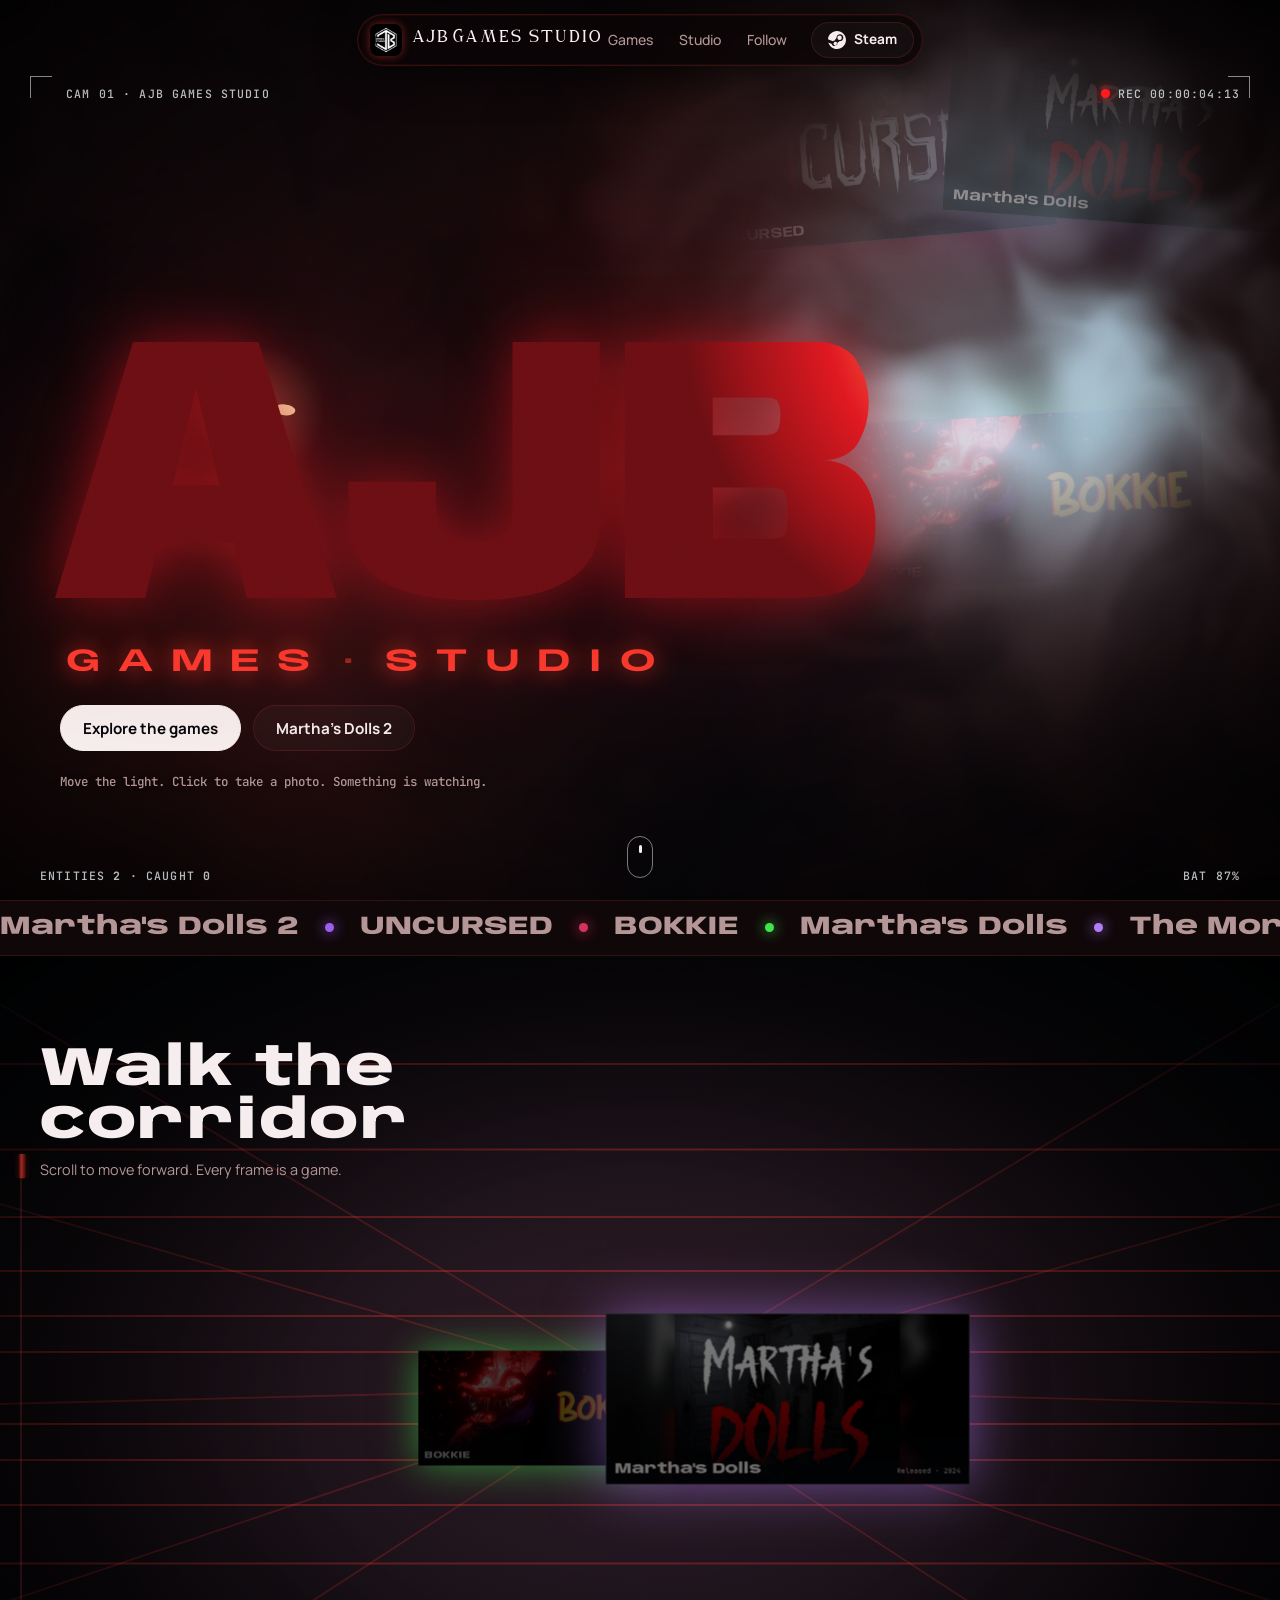
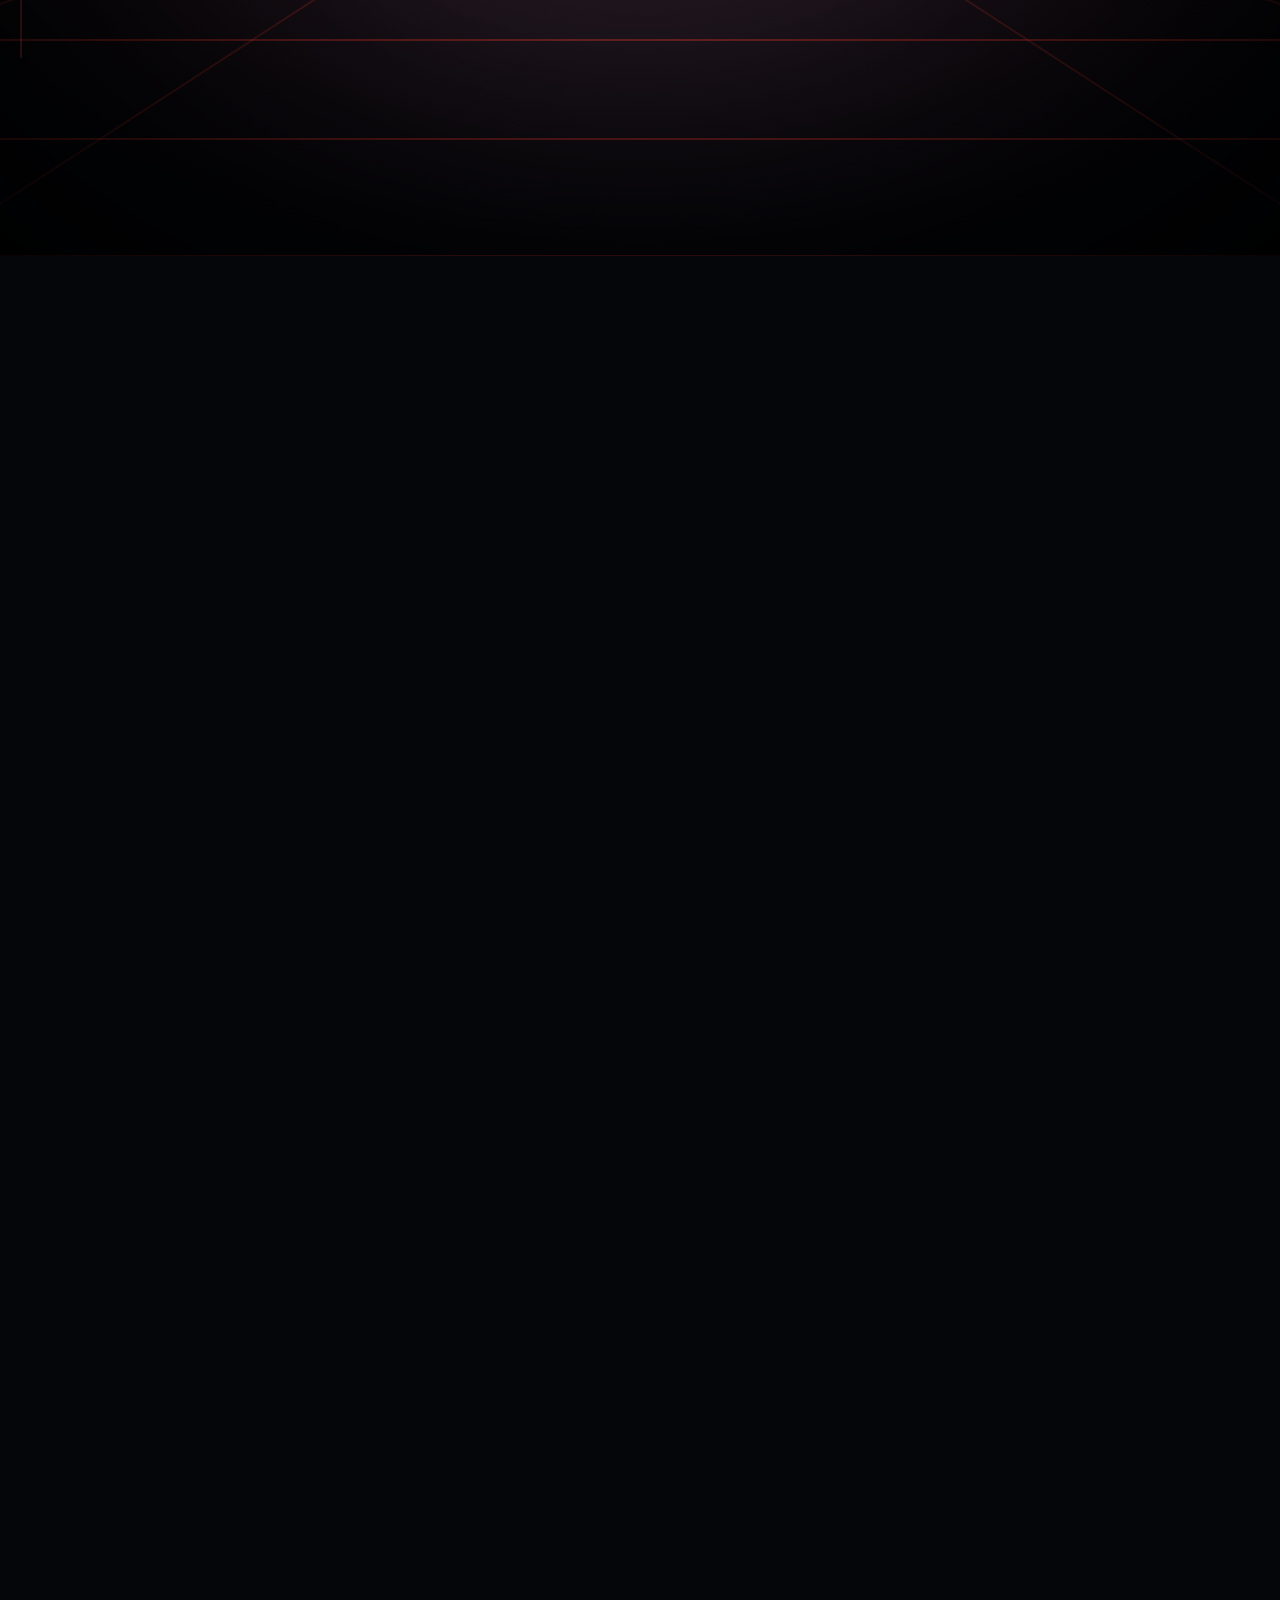
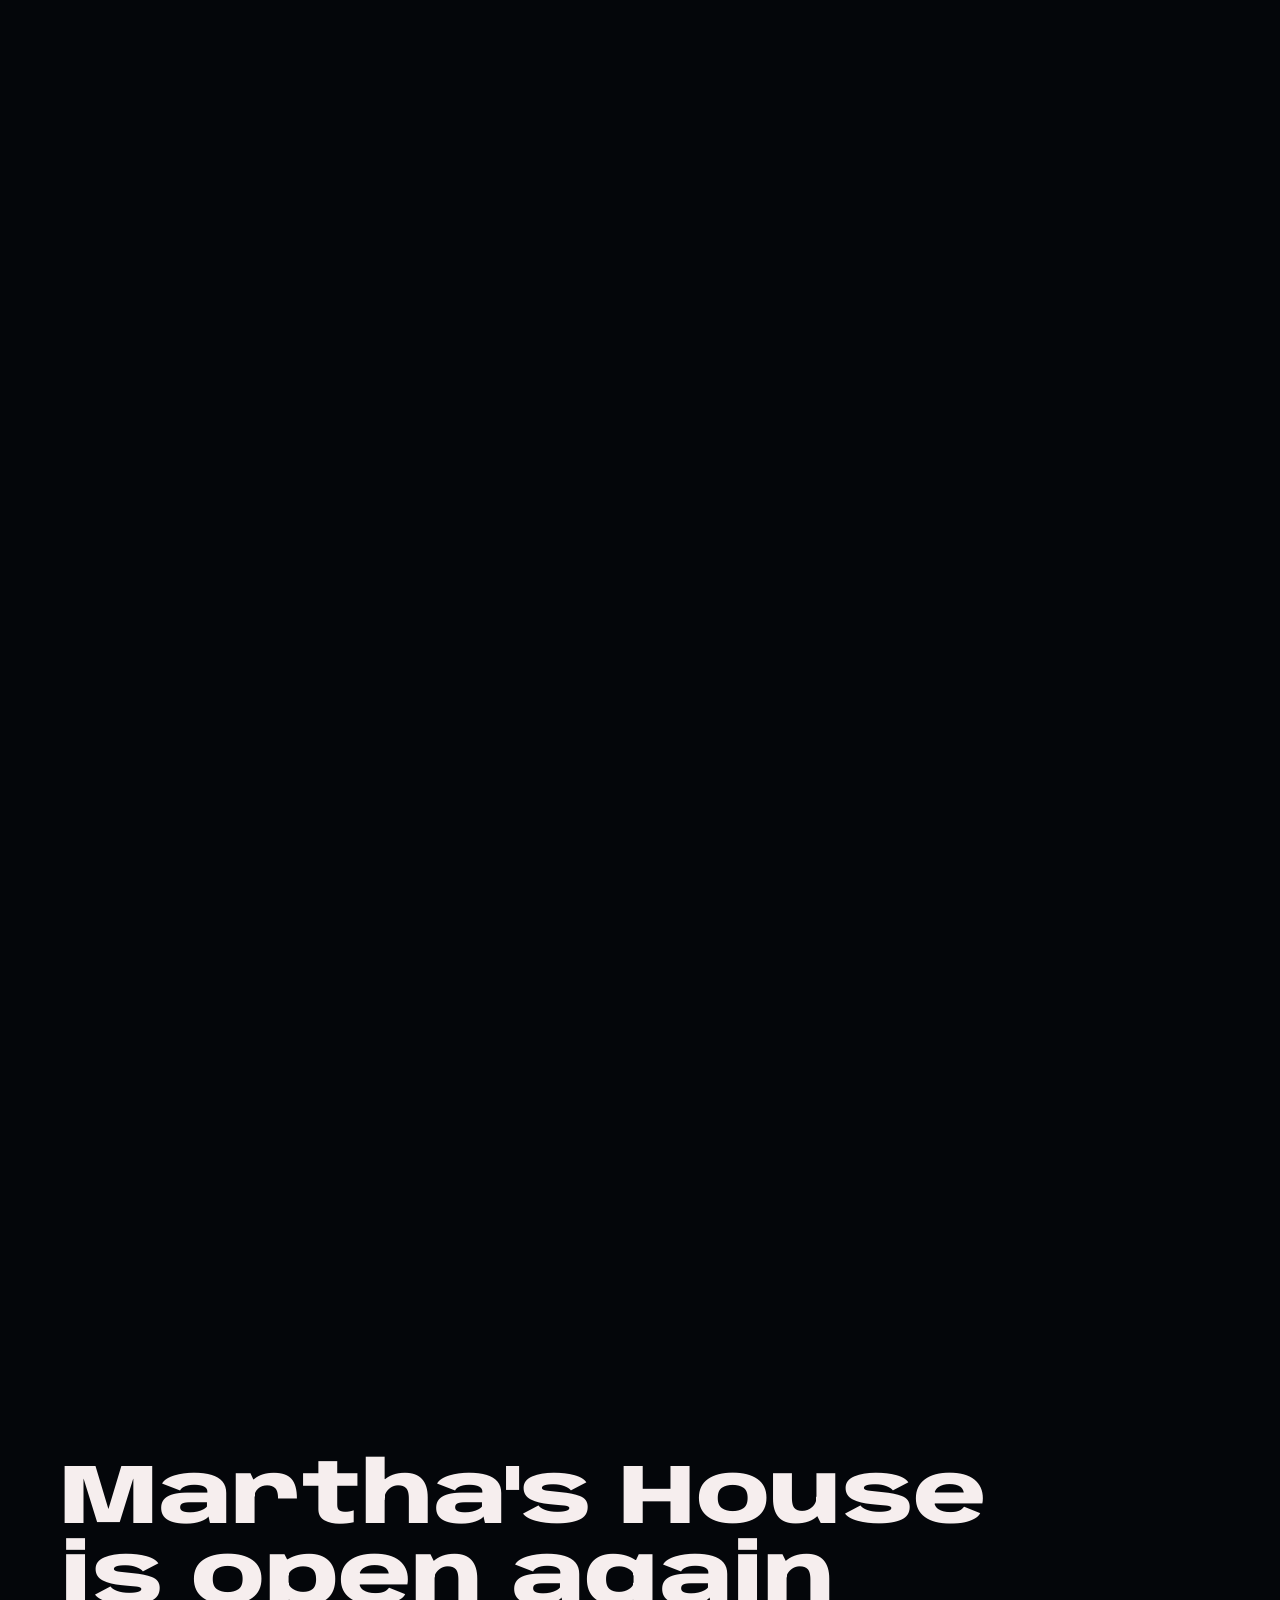
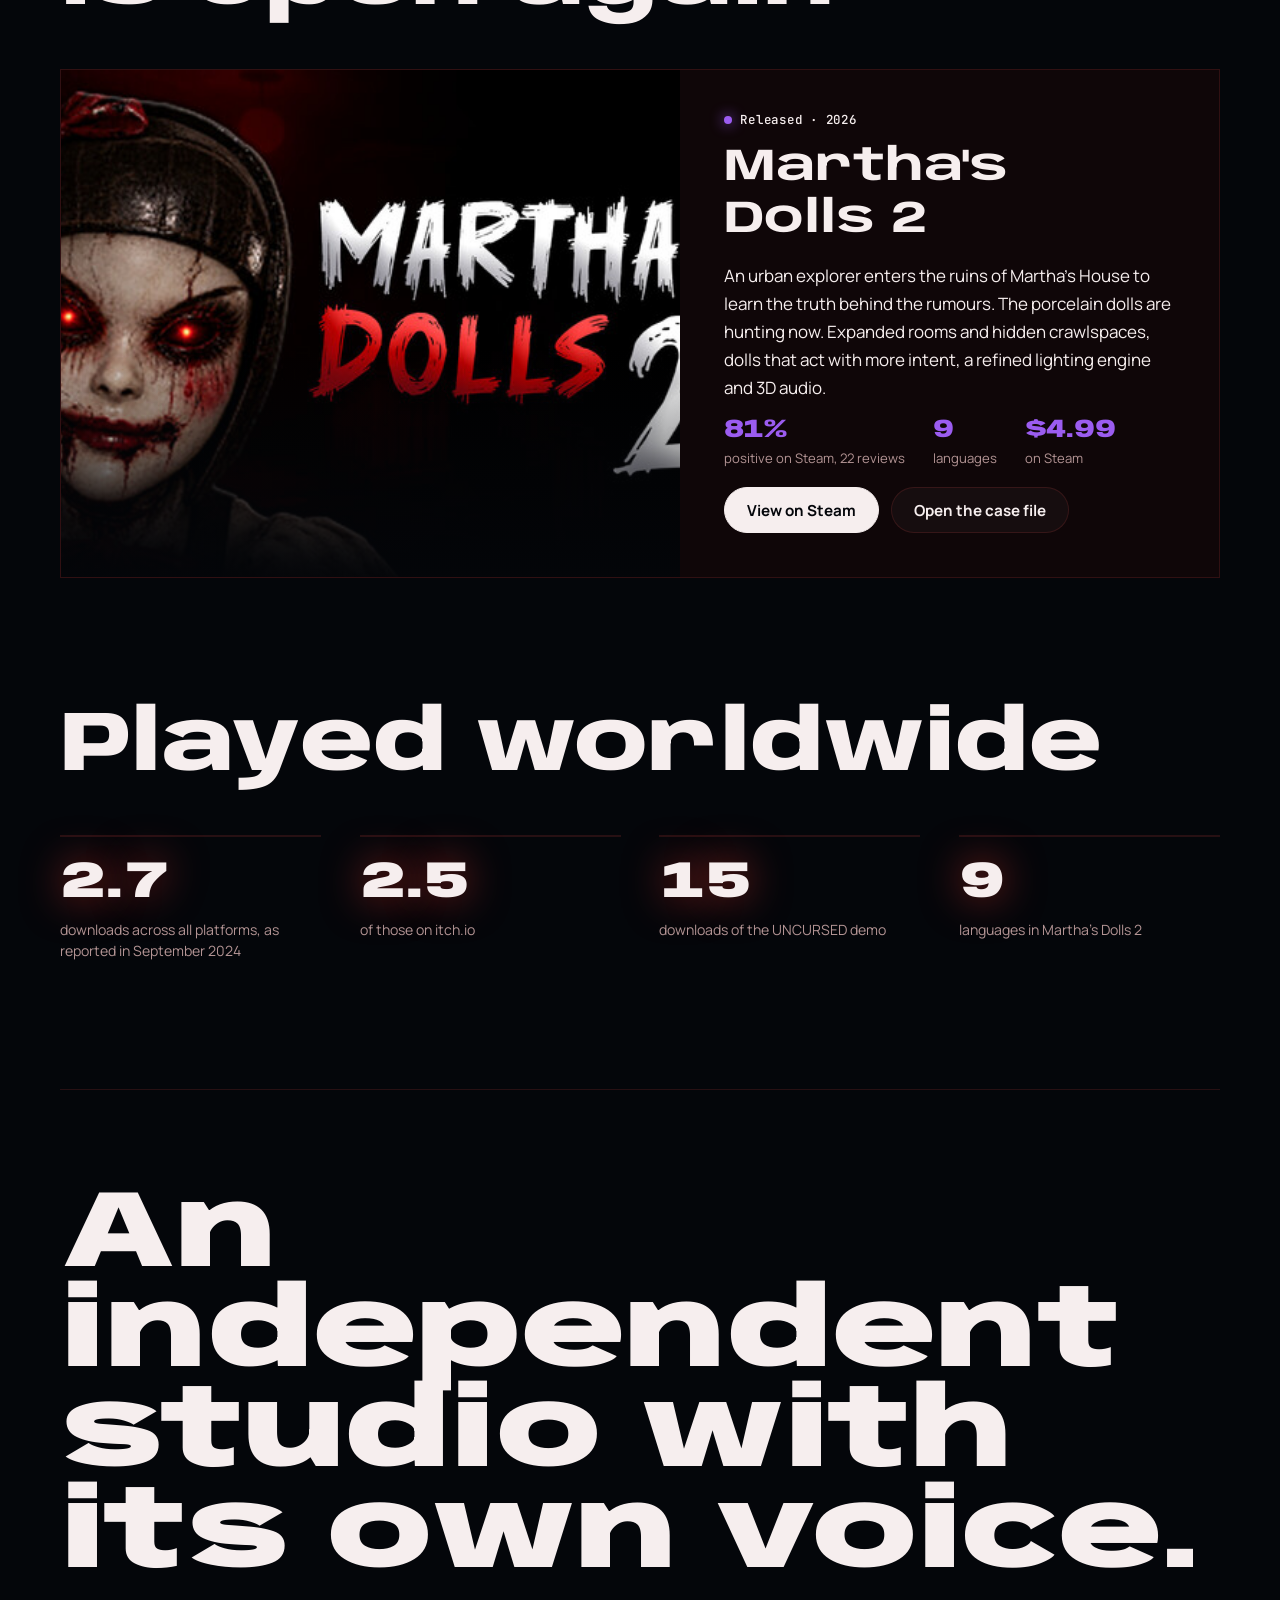
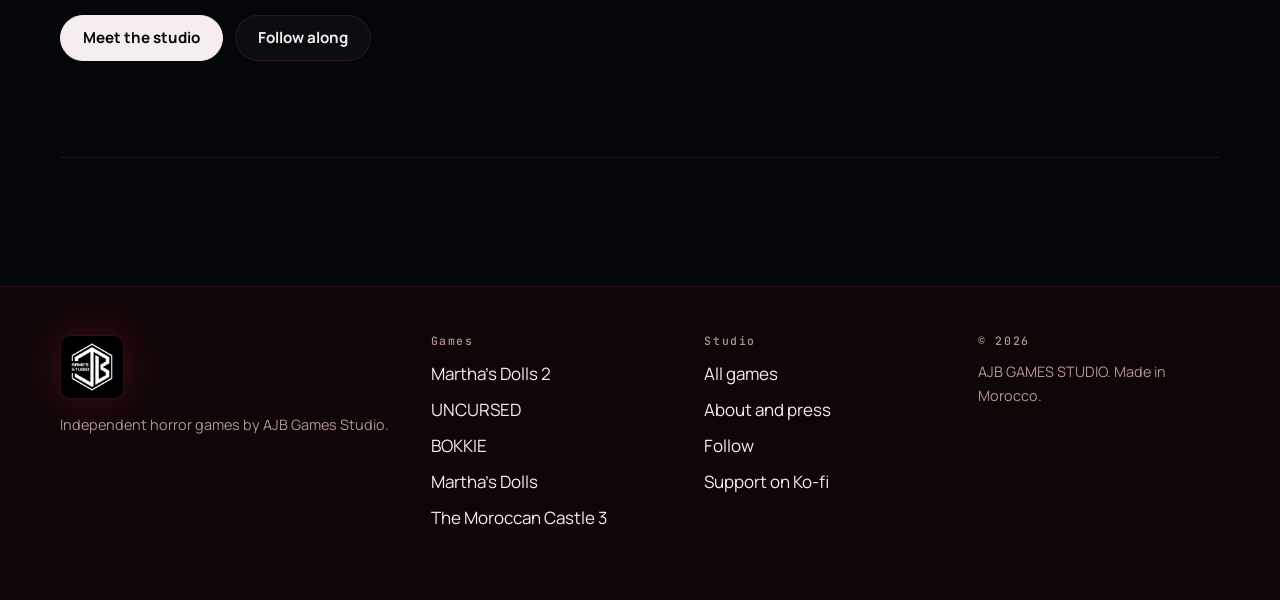
==== commit 3c0af4ba: "Reverting to an older version due to some errors - V12.2" ====
--- a/index.html
+++ b/index.html
@@ -3,42 +3,21 @@
 <head>
 <meta charset="utf-8">
 <meta name="viewport" content="width=device-width, initial-scale=1, viewport-fit=cover">
-<title>AJB Games Studio <span class="nav-version" style="font-size: 0.6em; color: #a09595; margin-left: 8px;">V12.3</span></title>
-<meta name="description" content="AJB GAMES STUDIO <span class="nav-version" style="font-size: 0.6em; color: #a09595; margin-left: 8px;">V12.3</span> is an independent horror game studio from Morocco. Martha&#39;s Dolls, UNCURSED, BOKKIE, The Moroccan Castle 3 and Martha&#39;s Dolls 2.">
-<meta property="og:title" content="AJB Games Studio <span class="nav-version" style="font-size: 0.6em; color: #a09595; margin-left: 8px;">V12.3</span>"><meta property="og:description" content="AJB GAMES STUDIO <span class="nav-version" style="font-size: 0.6em; color: #a09595; margin-left: 8px;">V12.3</span> is an independent horror game studio from Morocco. Martha&#39;s Dolls, UNCURSED, BOKKIE, The Moroccan Castle 3 and Martha&#39;s Dolls 2."><meta property="og:type" content="website">
+<title>AJB Games Studio</title>
+<meta name="description" content="AJB GAMES STUDIO is an independent horror game studio from Morocco. Martha&#39;s Dolls, UNCURSED, BOKKIE, The Moroccan Castle 3 and Martha&#39;s Dolls 2.">
+<meta property="og:title" content="AJB Games Studio"><meta property="og:description" content="AJB GAMES STUDIO is an independent horror game studio from Morocco. Martha&#39;s Dolls, UNCURSED, BOKKIE, The Moroccan Castle 3 and Martha&#39;s Dolls 2."><meta property="og:type" content="website">
 <meta name="theme-color" content="#04060a">
 <link rel="icon" href="favicon.svg" type="image/svg+xml">
 <link rel="preconnect" href="https://fonts.googleapis.com"><link rel="preconnect" href="https://fonts.gstatic.com" crossorigin><link rel="stylesheet" href="https://fonts.googleapis.com/css2?family=Anybody:wdth,wght@50..150,100..900&family=JetBrains+Mono:wght@500&family=Manrope:wght@400;500;700&family=Newsreader:ital,wght@1,400&family=Bebas+Neue&display=swap">
 <link rel="stylesheet" href="assets/style.css">
 <script>document.documentElement.className='js';document.documentElement.dataset.theme='dark'/* light mode temporarily disabled */</script>
-
-<style>
-/* Fix font and alignment */
-body, nav, header, .navbar, a, button, h1 {
-    font-family: 'Segoe UI', Roboto, Helvetica, Arial, sans-serif !important;
-}
-nav, header, .navbar {
-    display: flex !important;
-    align-items: center !important;
-}
-.nav-brand, .logo-container, .brand, a.navbar-brand {
-    display: flex !important;
-    align-items: center !important;
-    gap: 15px !important;
-}
-h1, .nav-title {
-    display: flex !important;
-    align-items: center !important;
-    margin: 0 !important;
-}
-</style>
 </head>
 <body>
 <a class="skip" href="#main">Skip to content</a>
 <header class="site-header">
   <div class="bar">
     <!-- Logo + wordmark -->
-    <a class="brand" href="index.html" aria-label="AJB Games Studio <span class="nav-version" style="font-size: 0.6em; color: #a09595; margin-left: 8px;">V12.3</span>, home">
+    <a class="brand" href="index.html" aria-label="AJB Games Studio, home">
       <img class="bar-logo" src="images/logo.png" alt="" aria-hidden="true" onerror="this.style.display='none'">
       <span class="word"><b>AJB</b><span>Games Studio</span></span>
     </a>
@@ -76,12 +55,12 @@
 <div class="grain" aria-hidden="true"></div>
 <div class="cursor-light" aria-hidden="true"></div>
 <main id="main">
-<section class="stage hero" data-stage="hero" data-eye="255,226,170" aria-label="AJB Games Studio <span class="nav-version" style="font-size: 0.6em; color: #a09595; margin-left: 8px;">V12.3</span>">
+<section class="stage hero" data-stage="hero" data-eye="255,226,170" aria-label="AJB Games Studio">
 <div class="reveal" aria-hidden="true"><div class="poster" style="--c:#d2335c;left:54%;top:8%;--rot:-5deg"><div class="art" style="--c:#d2335c"><svg viewBox="0 0 320 200" preserveAspectRatio="xMidYMax slice" aria-hidden="true"><rect x="100" y="112" width="120" height="88" fill="#020304"/><path d="M88 114 L160 62 L232 114Z" fill="#020304"/><rect class="lit" x="132" y="130" width="24" height="28"/><rect x="178" y="152" width="22" height="48" fill="#090b0e"/><path d="M52 200 V138 M52 160 l-14 -16 M52 150 l14 -14" stroke="#020304" stroke-width="4" fill="none"/><ellipse class="mist" cx="110" cy="158" rx="150" ry="13"/><ellipse class="mist m2" cx="230" cy="176" rx="130" ry="10"/></svg><img src="images/uncursed-header.jpg" data-fb="https://cdn.akamai.steamstatic.com/steam/apps/3316910/header.jpg https://cdn.cloudflare.steamstatic.com/steam/apps/3316910/header.jpg" alt="" loading="lazy" decoding="async" onload="this.classList.add('ok')"></div><b>UNCURSED</b></div><div class="poster" style="--c:#9b5cf0;left:26%;top:56%;--rot:4deg"><div class="art" style="--c:#9b5cf0"><svg viewBox="0 0 320 200" preserveAspectRatio="xMidYMax slice" aria-hidden="true"><circle cx="160" cy="62" r="9" fill="#020304"/><circle cx="160" cy="94" r="27" fill="#020304"/><path d="M118 200 L136 122 Q160 110 184 122 L202 200Z" fill="#020304"/><circle class="eye" cx="150" cy="94" r="3.4"/><circle class="eye" cx="170" cy="94" r="3.4"/><path d="M60 200 V150 M60 168 l-12 -14 M60 158 l12 -12" stroke="#020304" stroke-width="4" fill="none"/><ellipse class="mist" cx="110" cy="158" rx="150" ry="13"/><ellipse class="mist m2" cx="230" cy="176" rx="130" ry="10"/></svg><img src="images/martha-s-dolls-2-header.jpg" data-fb="https://cdn.akamai.steamstatic.com/steam/apps/4469120/header.jpg https://cdn.cloudflare.steamstatic.com/steam/apps/4469120/header.jpg" alt="" loading="lazy" decoding="async" onload="this.classList.add('ok')"></div><b>Martha&#39;s Dolls 2</b></div><div class="poster" style="--c:#3fe34a;left:66%;top:46%;--rot:-3deg"><div class="art" style="--c:#3fe34a"><svg viewBox="0 0 320 200" preserveAspectRatio="xMidYMax slice" aria-hidden="true"><g class="lit" opacity=".16"><rect x="30" y="56" width="30" height="24"/><rect x="72" y="56" width="30" height="24"/><rect x="218" y="56" width="30" height="24"/><rect x="260" y="56" width="30" height="24"/></g><circle cx="128" cy="76" r="15" fill="#020304"/><circle cx="192" cy="76" r="15" fill="#020304"/><circle cx="160" cy="108" r="38" fill="#020304"/><circle class="eye" cx="147" cy="102" r="4.4"/><circle class="eye" cx="173" cy="102" r="4.4"/><path class="lit-s" d="M144 122 l6 6 l6 -6 l6 6 l6 -6 l6 6" fill="none" stroke-width="2.5" stroke-linejoin="round"/><ellipse class="mist" cx="110" cy="158" rx="150" ry="13"/><ellipse class="mist m2" cx="230" cy="176" rx="130" ry="10"/></svg><img src="images/bokkie-header.jpg" data-fb="https://cdn.akamai.steamstatic.com/steam/apps/2880530/header.jpg https://cdn.cloudflare.steamstatic.com/steam/apps/2880530/header.jpg" alt="" loading="lazy" decoding="async" onload="this.classList.add('ok')"></div><b>BOKKIE</b></div><div class="poster" style="--c:#e0a82a;left:3%;top:62%;--rot:3deg"><div class="art" style="--c:#e0a82a"><svg viewBox="0 0 320 200" preserveAspectRatio="xMidYMax slice" aria-hidden="true"><rect x="50" y="92" width="45" height="108" fill="#020304"/><path d="M50 92 V78 h9 v10 h9 v-10 h9 v10 h9 v-10 h9 v14Z" fill="#020304"/><rect x="225" y="92" width="45" height="108" fill="#020304"/><path d="M225 92 V78 h9 v10 h9 v-10 h9 v10 h9 v-10 h9 v14Z" fill="#020304"/><rect x="95" y="122" width="130" height="78" fill="#020304"/><path class="lit" opacity=".85" d="M138 200 V152 a22 22 0 0 1 44 0 V200Z"/><ellipse class="mist" cx="110" cy="158" rx="150" ry="13"/><ellipse class="mist m2" cx="230" cy="176" rx="130" ry="10"/></svg><img src="images/the-moroccan-castle-3-header.jpg" data-fb="https://cdn.akamai.steamstatic.com/steam/apps/2339500/header.jpg https://cdn.cloudflare.steamstatic.com/steam/apps/2339500/header.jpg" alt="" loading="lazy" decoding="async" onload="this.classList.add('ok')"></div><b>The Moroccan Castle 3</b></div><div class="poster" style="--c:#b07cf5;left:74%;top:6%;--rot:4deg"><div class="art" style="--c:#b07cf5"><svg viewBox="0 0 320 200" preserveAspectRatio="xMidYMax slice" aria-hidden="true"><circle cx="160" cy="62" r="9" fill="#020304"/><circle cx="160" cy="94" r="27" fill="#020304"/><path d="M118 200 L136 122 Q160 110 184 122 L202 200Z" fill="#020304"/><circle class="eye" cx="150" cy="94" r="3.4"/><circle class="eye" cx="170" cy="94" r="3.4"/><path d="M60 200 V150 M60 168 l-12 -14 M60 158 l12 -12" stroke="#020304" stroke-width="4" fill="none"/><ellipse class="mist" cx="110" cy="158" rx="150" ry="13"/><ellipse class="mist m2" cx="230" cy="176" rx="130" ry="10"/></svg><img src="images/martha-s-dolls-header.jpg" data-fb="https://cdn.akamai.steamstatic.com/steam/apps/2614380/header.jpg https://cdn.cloudflare.steamstatic.com/steam/apps/2614380/header.jpg" alt="" loading="lazy" decoding="async" onload="this.classList.add('ok')"></div><b>Martha&#39;s Dolls</b></div></div>
 <canvas class="gl" data-tint="255,60,45" aria-hidden="true"></canvas><canvas class="eyes" aria-hidden="true"></canvas><div class="vignette" aria-hidden="true"></div><div class="flash" aria-hidden="true"></div>
-<div class="hud" aria-hidden="true"><span class="tl">CAM 01 · AJB GAMES STUDIO <span class="nav-version" style="font-size: 0.6em; color: #a09595; margin-left: 8px;">V12.3</span></span><span class="tr"><i class="dot"></i>REC <time class="tc">00:00:00:00</time></span><span class="bl">ENTITIES <b data-ent>0</b> · CAUGHT <b data-caught>0</b></span><span class="br">BAT 87%</span></div>
+<div class="hud" aria-hidden="true"><span class="tl">CAM 01 · AJB GAMES STUDIO</span><span class="tr"><i class="dot"></i>REC <time class="tc">00:00:00:00</time></span><span class="bl">ENTITIES <b data-ent>0</b> · CAUGHT <b data-caught>0</b></span><span class="br">BAT 87%</span></div>
 <div class="hero-body wrap">
-<h1 class="title flicker-bulb" id="title" aria-label="AJB Games Studio <span class="nav-version" style="font-size: 0.6em; color: #a09595; margin-left: 8px;">V12.3</span>">AJB</h1>
+<h1 class="title flicker-bulb" id="title" aria-label="AJB Games Studio">AJB</h1>
 <p class="subtitle">GAMES<span class="subtitle-dot" aria-hidden="true"> ·</span> STUDIO</p>
 <div class="row"><a class="btn lamp" href="games.html">Explore the games</a><a class="btn" href="games/martha-s-dolls-2.html">Martha's Dolls 2</a></div>
 <p class="hint"><span class="fine">Move the light. Click to take a photo.</span><span class="coarse">Drag to move the light.</span> Something is watching.</p>
@@ -120,10 +99,10 @@
 <section class="wrap"><div class="band rv"><h2>An independent studio with its own voice.</h2><div class="row"><a class="btn lamp" href="studio.html">Meet the studio</a><a class="btn" href="studio.html#follow">Follow along</a></div></div></section>
 </main>
 <footer><div class="wrap foot">
-<div><img class="foot-logo" src="images/logo.png" alt="AJB Games Studio <span class="nav-version" style="font-size: 0.6em; color: #a09595; margin-left: 8px;">V12.3</span>" onerror="this.style.display='none'"><p class="small">Independent horror games by AJB Games Studio <span class="nav-version" style="font-size: 0.6em; color: #a09595; margin-left: 8px;">V12.3</span>.</p></div>
+<div><img class="foot-logo" src="images/logo.png" alt="AJB Games Studio" onerror="this.style.display='none'"><p class="small">Independent horror games by AJB Games Studio.</p></div>
 <div><h2>Games</h2><ul><li><a href="games/martha-s-dolls-2.html">Martha&#39;s Dolls 2</a></li><li><a href="games/uncursed.html">UNCURSED</a></li><li><a href="games/bokkie.html">BOKKIE</a></li><li><a href="games/martha-s-dolls.html">Martha&#39;s Dolls</a></li><li><a href="games/the-moroccan-castle-3.html">The Moroccan Castle 3</a></li></ul></div>
 <div><h2>Studio</h2><ul><li><a href="games.html">All games</a></li><li><a href="studio.html">About and press</a></li><li><a href="studio.html#follow">Follow</a></li><li><a href="https://ko-fi.com/ajbgamesstudio" target="_blank" rel="noopener">Support on Ko-fi</a></li></ul></div>
-<div><h2>&copy; 2026</h2><p class="small">AJB GAMES STUDIO <span class="nav-version" style="font-size: 0.6em; color: #a09595; margin-left: 8px;">V12.3</span>. Made in Morocco.</p></div>
+<div><h2>&copy; 2026</h2><p class="small">AJB GAMES STUDIO. Made in Morocco.</p></div>
 </div></footer>
 <div class="curtain" aria-hidden="true"></div>
 <script src="assets/site.js" defer></script>
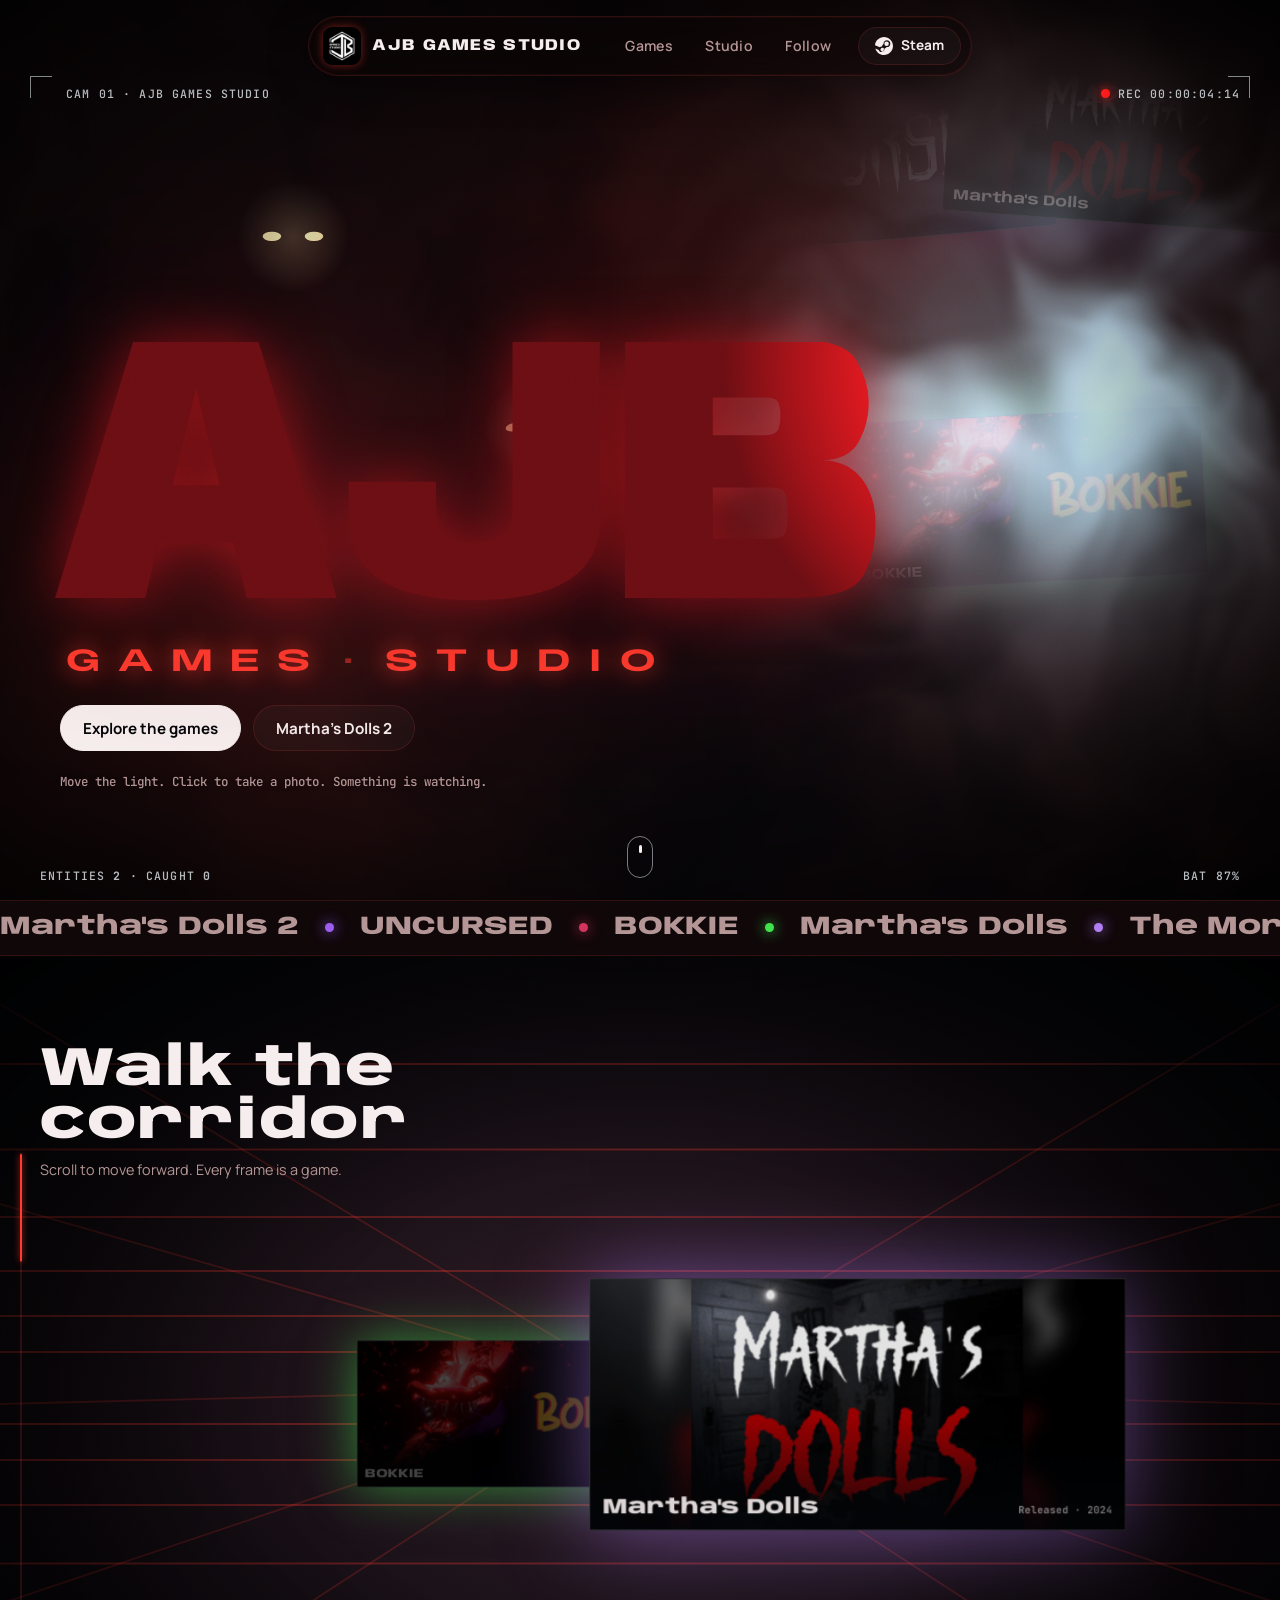
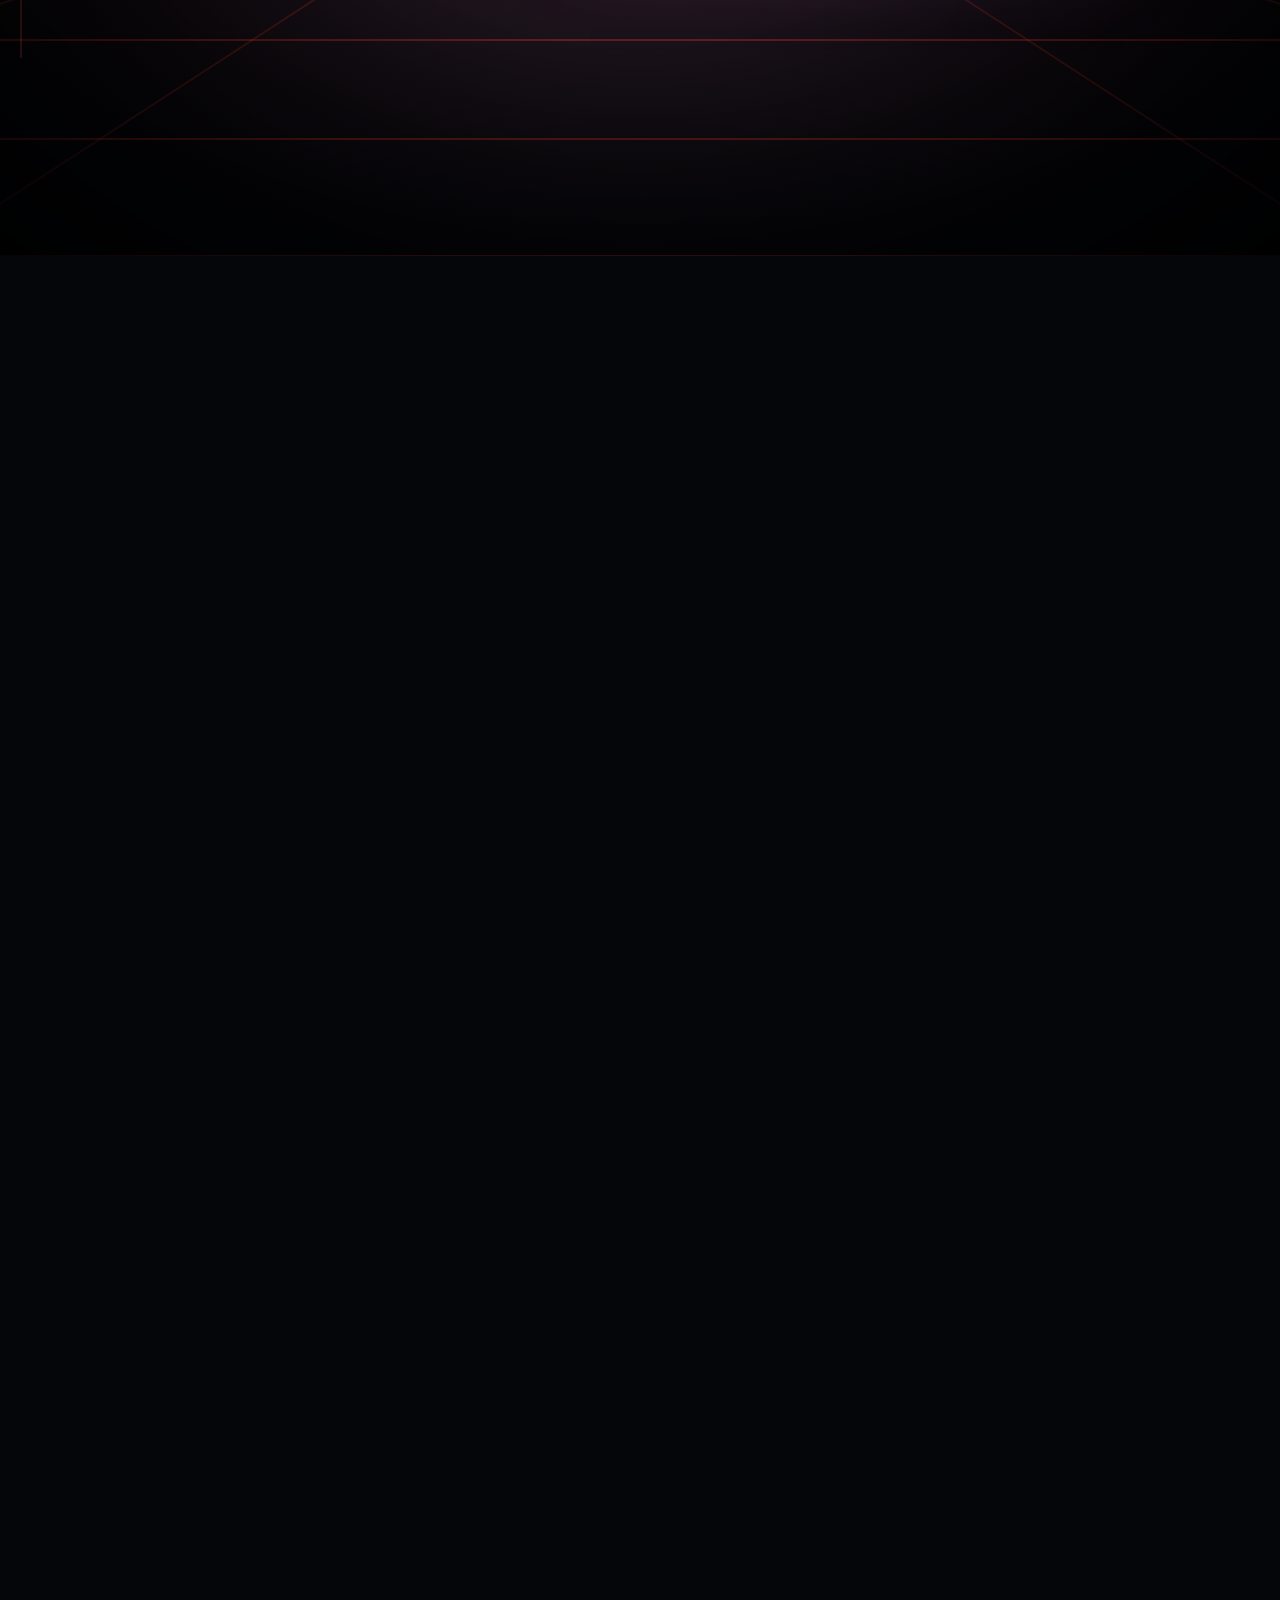
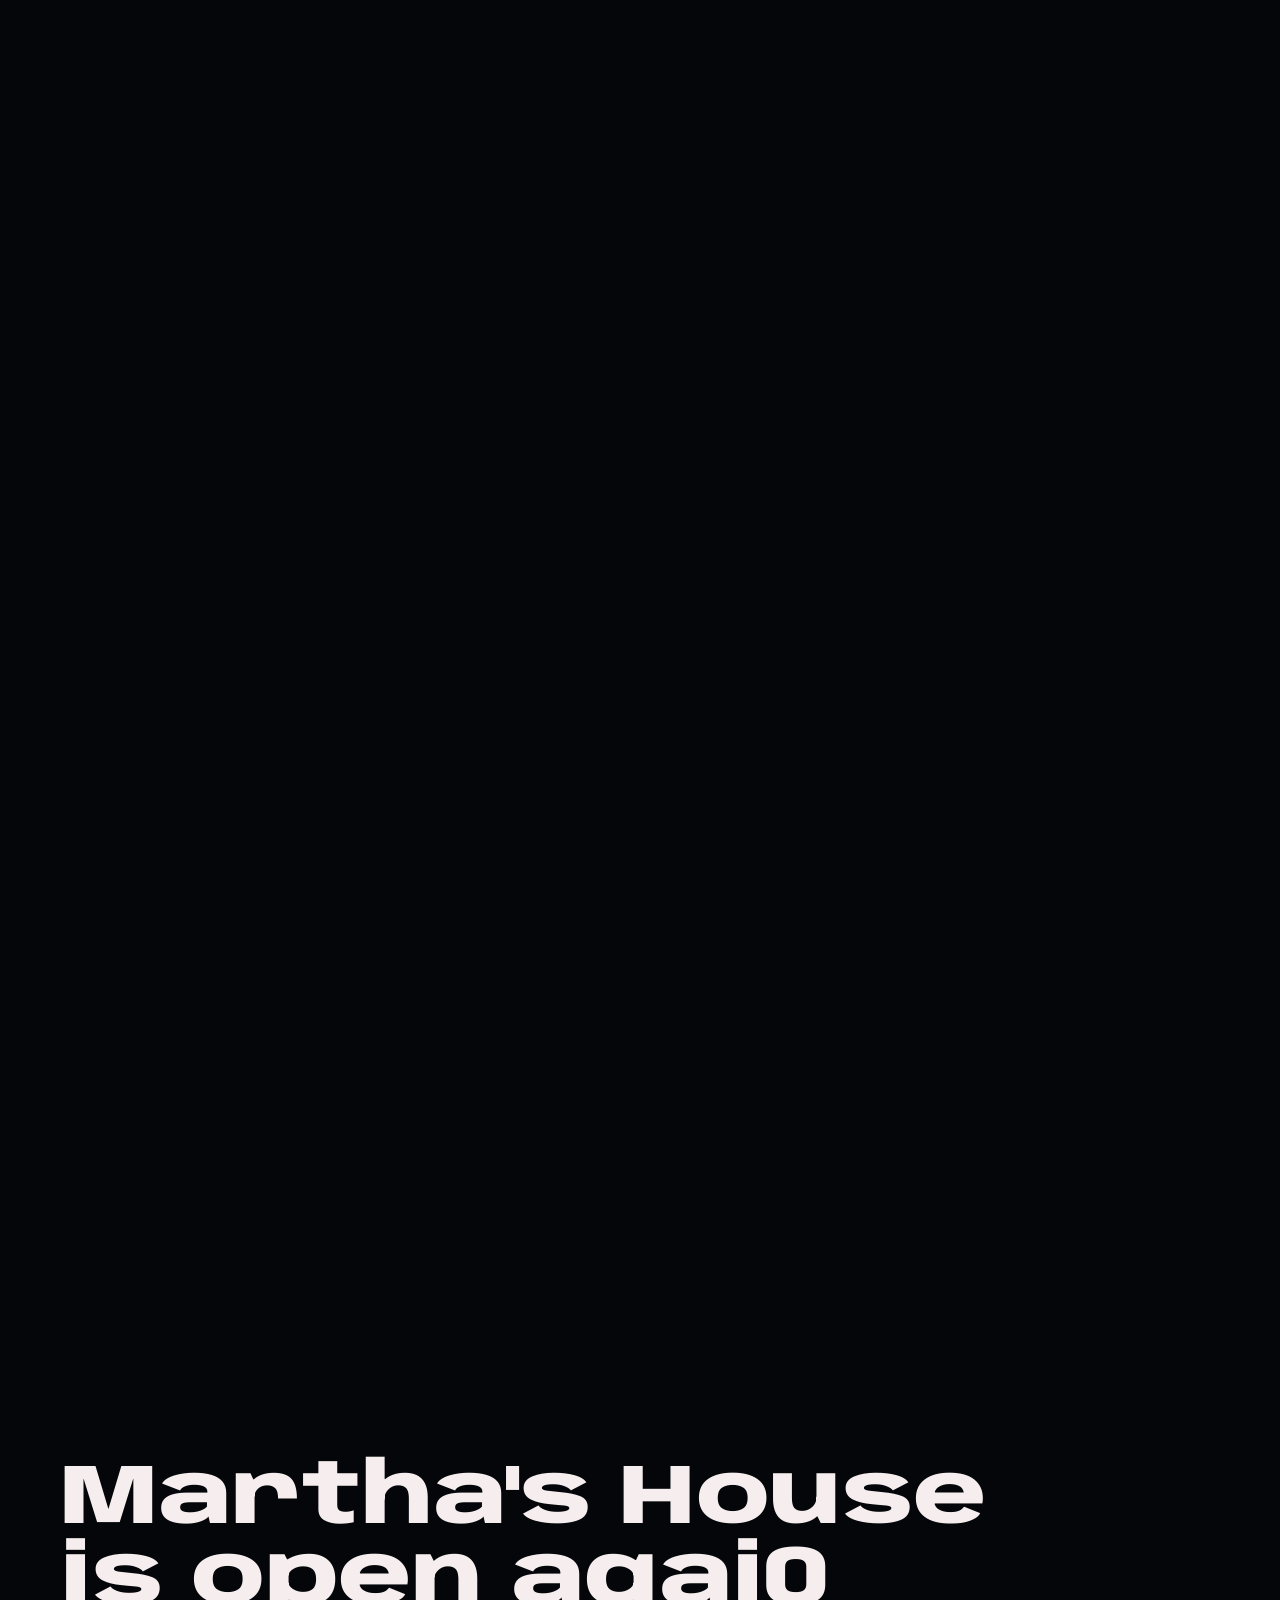
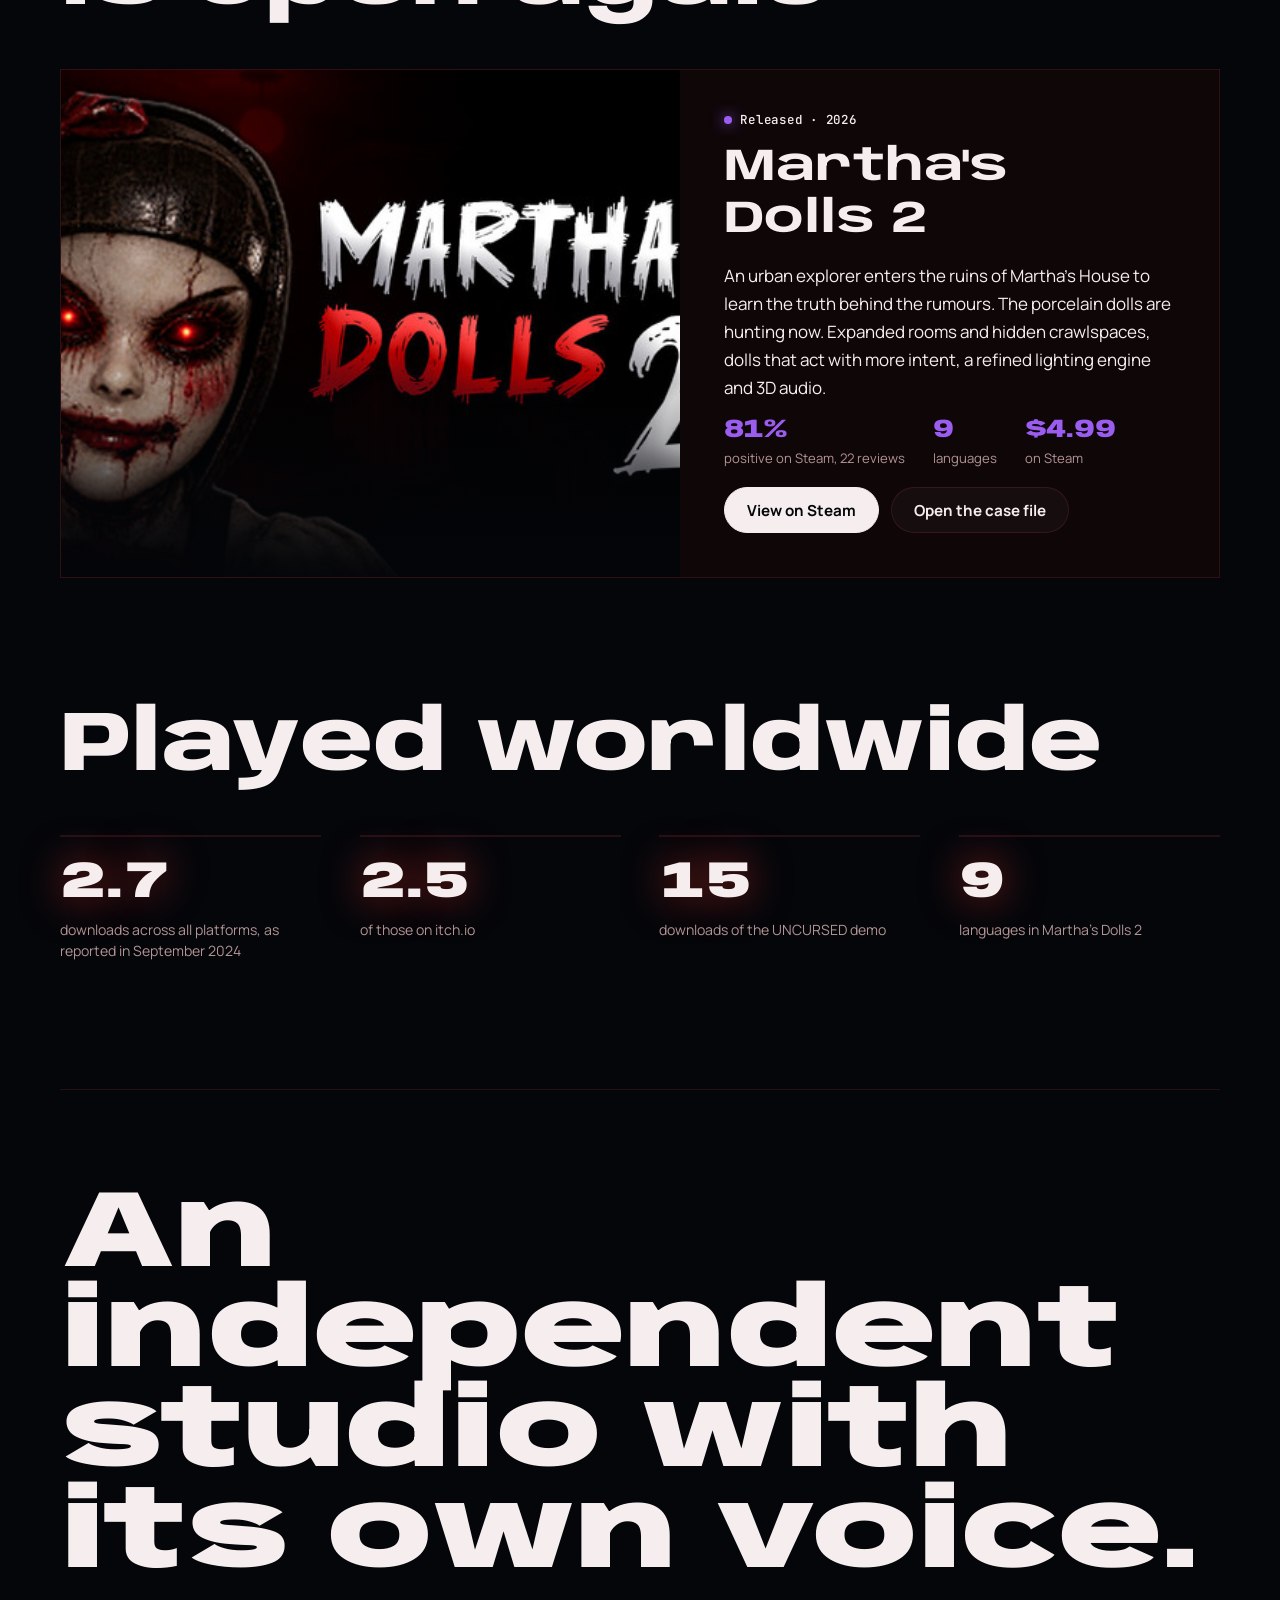
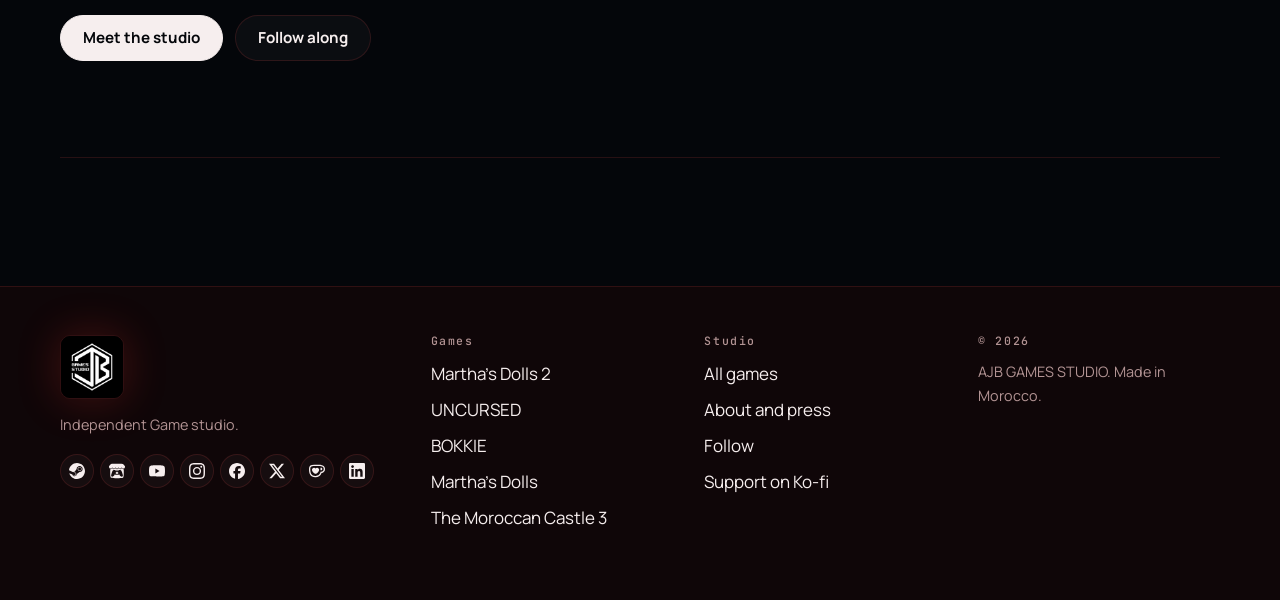
==== commit 7f6f4807: "Navbar fixed - V12.4" ====
--- a/index.html
+++ b/index.html
@@ -99,7 +99,7 @@
 <section class="wrap"><div class="band rv"><h2>An independent studio with its own voice.</h2><div class="row"><a class="btn lamp" href="studio.html">Meet the studio</a><a class="btn" href="studio.html#follow">Follow along</a></div></div></section>
 </main>
 <footer><div class="wrap foot">
-<div><img class="foot-logo" src="images/logo.png" alt="AJB Games Studio" onerror="this.style.display='none'"><p class="small">Independent horror games by AJB Games Studio.</p></div>
+<div><img class="foot-logo" src="images/logo.png" alt="AJB Games Studio" onerror="this.style.display='none'"><p class="small">Independent Game studio.</p><ul class="foot-social" aria-label="Social links"><li><a href="https://store.steampowered.com/curator/45501369" target="_blank" rel="noopener noreferrer" aria-label="Steam" title="Steam"><svg viewBox="0 0 24 24" aria-hidden="true"><path d="M11.979 0C5.678 0 .511 4.86.022 11.037l6.432 2.658c.545-.371 1.203-.59 1.912-.59.063 0 .125.004.188.006l2.861-4.142V8.91c0-2.495 2.028-4.524 4.524-4.524 2.494 0 4.524 2.031 4.524 4.527s-2.03 4.525-4.524 4.525h-.105l-4.076 2.911c0 .052.004.105.004.159 0 1.875-1.515 3.396-3.39 3.396-1.635 0-3.016-1.173-3.331-2.727L.436 15.27C1.862 20.307 6.486 24 11.979 24c6.627 0 11.999-5.373 11.999-12S18.605 0 11.979 0zM7.54 18.21l-1.473-.61c.262.543.714.999 1.314 1.25 1.297.539 2.793-.076 3.332-1.375.263-.63.264-1.319.005-1.949s-.75-1.121-1.377-1.383c-.624-.26-1.29-.249-1.878-.03l1.523.63c.956.4 1.409 1.5 1.009 2.455-.397.957-1.497 1.41-2.454 1.012H7.54zm11.415-9.303c0-1.662-1.353-3.015-3.015-3.015-1.665 0-3.015 1.353-3.015 3.015 0 1.665 1.35 3.015 3.015 3.015 1.663 0 3.015-1.35 3.015-3.015zm-5.273-.005c0-1.252 1.013-2.266 2.265-2.266 1.249 0 2.266 1.014 2.266 2.266 0 1.251-1.017 2.265-2.266 2.265-1.253 0-2.265-1.014-2.265-2.265z"/></svg></a></li><li><a href="https://ajbstudio.itch.io/" target="_blank" rel="noopener noreferrer" aria-label="itch.io" title="itch.io"><svg viewBox="0 0 24 24" aria-hidden="true"><path d="M3.13 1.338C2.08 1.96.02 4.328 0 4.95v1.03c0 1.303 1.22 2.45 2.325 2.45 1.33 0 2.436-1.102 2.436-2.41 0 1.308 1.07 2.41 2.4 2.41 1.328 0 2.362-1.102 2.362-2.41 0 1.308 1.137 2.41 2.466 2.41h.024c1.33 0 2.466-1.102 2.466-2.41 0 1.308 1.034 2.41 2.363 2.41 1.33 0 2.4-1.102 2.4-2.41 0 1.308 1.106 2.41 2.435 2.41C22.78 8.43 24 7.282 24 5.98V4.95c-.02-.62-2.082-2.99-3.13-3.612-3.253-.114-5.508-.134-8.87-.133-3.362 0-7.945.053-8.87.133zm6.376 6.477a2.74 2.74 0 0 1-.468.602c-.5.49-1.19.795-1.947.795a2.786 2.786 0 0 1-1.95-.795c-.182-.178-.32-.37-.446-.59-.127.222-.303.412-.486.59a2.788 2.788 0 0 1-1.95.795c-.092 0-.187-.025-.264-.052-.107 1.113-.152 2.176-.168 2.95v.005l-.006 1.167c.02 2.334-.23 7.564 1.03 8.85 1.952.454 5.545.662 9.15.663 3.605 0 7.198-.21 9.15-.664 1.26-1.284 1.01-6.514 1.03-8.848l-.006-1.167v-.004c-.016-.775-.06-1.838-.168-2.95-.077.026-.172.052-.263.052a2.788 2.788 0 0 1-1.95-.795c-.184-.178-.36-.368-.486-.59-.127.22-.265.412-.447.59a2.786 2.786 0 0 1-1.95.794c-.76 0-1.446-.303-1.948-.793a2.74 2.74 0 0 1-.468-.602 2.738 2.738 0 0 1-.463.602 2.787 2.787 0 0 1-1.95.794h-.16a2.787 2.787 0 0 1-1.95-.793 2.738 2.738 0 0 1-.464-.602zm-2.004 2.59v.002c.795.002 1.5 0 2.373.953.687-.072 1.406-.108 2.125-.107.72 0 1.438.035 2.125.107.873-.953 1.578-.95 2.372-.953.376 0 1.876 0 2.92 2.934l1.123 4.028c.832 2.995-.266 3.068-1.636 3.07-2.03-.075-3.156-1.55-3.156-3.025-1.124.184-2.436.276-3.748.277-1.312 0-2.624-.093-3.748-.277 0 1.475-1.125 2.95-3.156 3.026-1.37-.004-2.468-.077-1.636-3.072l1.122-4.027c1.045-2.934 2.545-2.934 2.92-2.934zM12 12.714c-.002.002-2.14 1.964-2.523 2.662l1.4-.056v1.22c0 .056.56.033 1.123.007.562.026 1.124.05 1.124-.008v-1.22l1.4.055C14.138 14.677 12 12.713 12 12.713z"/></svg></a></li><li><a href="https://www.youtube.com/@ajbgamesstudio" target="_blank" rel="noopener noreferrer" aria-label="YouTube" title="YouTube"><svg viewBox="0 0 24 24" aria-hidden="true"><path d="M23.498 6.186a3.016 3.016 0 0 0-2.122-2.136C19.505 3.545 12 3.545 12 3.545s-7.505 0-9.377.505A3.017 3.017 0 0 0 .502 6.186C0 8.07 0 12 0 12s0 3.93.502 5.814a3.016 3.016 0 0 0 2.122 2.136c1.871.505 9.376.505 9.376.505s7.505 0 9.377-.505a3.015 3.015 0 0 0 2.122-2.136C24 15.93 24 12 24 12s0-3.93-.502-5.814zM9.545 15.568V8.432L15.818 12l-6.273 3.568z"/></svg></a></li><li><a href="https://www.instagram.com/ajb_studio/" target="_blank" rel="noopener noreferrer" aria-label="Instagram" title="Instagram"><svg viewBox="0 0 24 24" aria-hidden="true"><path d="M7.0301.084c-1.2768.0602-2.1487.264-2.911.5634-.7888.3075-1.4575.72-2.1228 1.3877-.6652.6677-1.075 1.3368-1.3802 2.127-.2954.7638-.4956 1.6365-.552 2.914-.0564 1.2775-.0689 1.6882-.0626 4.947.0062 3.2586.0206 3.6671.0825 4.9473.061 1.2765.264 2.1482.5635 2.9107.308.7889.72 1.4573 1.388 2.1228.6679.6655 1.3365 1.0743 2.1285 1.38.7632.295 1.6361.4961 2.9134.552 1.2773.056 1.6884.069 4.9462.0627 3.2578-.0062 3.668-.0207 4.9478-.0814 1.28-.0607 2.147-.2652 2.9098-.5633.7889-.3086 1.4578-.72 2.1228-1.3881.665-.6682 1.0745-1.3378 1.3795-2.1284.2957-.7632.4966-1.636.552-2.9124.056-1.2809.0692-1.6898.063-4.948-.0063-3.2583-.021-3.6668-.0817-4.9465-.0607-1.2797-.264-2.1487-.5633-2.9117-.3084-.7889-.72-1.4568-1.3876-2.1228C21.2982 1.33 20.628.9208 19.8378.6165 19.074.321 18.2017.1197 16.9244.0645 15.6471.0093 15.236-.005 11.977.0014 8.718.0076 8.31.0215 7.0301.0839m.1402 21.6932c-1.17-.0509-1.8053-.2453-2.2287-.408-.5606-.216-.96-.4771-1.3819-.895-.422-.4178-.6811-.8186-.9-1.378-.1644-.4234-.3624-1.058-.4171-2.228-.0595-1.2645-.072-1.6442-.079-4.848-.007-3.2037.0053-3.583.0607-4.848.05-1.169.2456-1.805.408-2.2282.216-.5613.4762-.96.895-1.3816.4188-.4217.8184-.6814 1.3783-.9003.423-.1651 1.0575-.3614 2.227-.4171 1.2655-.06 1.6447-.072 4.848-.079 3.2033-.007 3.5835.005 4.8495.0608 1.169.0508 1.8053.2445 2.228.408.5608.216.96.4754 1.3816.895.4217.4194.6816.8176.9005 1.3787.1653.4217.3617 1.056.4169 2.2263.0602 1.2655.0739 1.645.0796 4.848.0058 3.203-.0055 3.5834-.061 4.848-.051 1.17-.245 1.8055-.408 2.2294-.216.5604-.4763.96-.8954 1.3814-.419.4215-.8181.6811-1.3783.9-.4224.1649-1.0577.3617-2.2262.4174-1.2656.0595-1.6448.072-4.8493.079-3.2045.007-3.5825-.006-4.848-.0608M16.953 5.5864A1.44 1.44 0 1 0 18.39 4.144a1.44 1.44 0 0 0-1.437 1.4424M5.8385 12.012c.0067 3.4032 2.7706 6.1557 6.173 6.1493 3.4026-.0065 6.157-2.7701 6.1506-6.1733-.0065-3.4032-2.771-6.1565-6.174-6.1498-3.403.0067-6.156 2.771-6.1496 6.1738M8 12.0077a4 4 0 1 1 4.008 3.9921A3.9996 3.9996 0 0 1 8 12.0077"/></svg></a></li><li><a href="https://www.facebook.com/AJBGAMESTUDIO/" target="_blank" rel="noopener noreferrer" aria-label="Facebook" title="Facebook"><svg viewBox="0 0 24 24" aria-hidden="true"><path d="M9.101 23.691v-7.98H6.627v-3.667h2.474v-1.58c0-4.085 1.848-5.978 5.858-5.978.401 0 .955.042 1.468.103a8.68 8.68 0 0 1 1.141.195v3.325a8.623 8.623 0 0 0-.653-.036 26.805 26.805 0 0 0-.733-.009c-.707 0-1.259.096-1.675.309a1.686 1.686 0 0 0-.679.622c-.258.42-.374.995-.374 1.752v1.297h3.919l-.386 2.103-.287 1.564h-3.246v8.245C19.396 23.238 24 18.179 24 12.044c0-6.627-5.373-12-12-12s-12 5.373-12 12c0 5.628 3.874 10.35 9.101 11.647Z"/></svg></a></li><li><a href="https://x.com/ProgrammerUnity" target="_blank" rel="noopener noreferrer" aria-label="X" title="X"><svg viewBox="0 0 24 24" aria-hidden="true"><path d="M18.901 1.153h3.68l-8.04 9.19L24 22.846h-7.406l-5.8-7.584-6.638 7.584H.474l8.6-9.83L0 1.154h7.594l5.243 6.932ZM17.61 20.644h2.039L6.486 3.24H4.298Z"/></svg></a></li><li><a href="https://ko-fi.com/ajbgamesstudio" target="_blank" rel="noopener noreferrer" aria-label="Ko-fi" title="Ko-fi"><svg viewBox="0 0 24 24" aria-hidden="true"><path d="M11.351 2.715c-2.7 0-4.986.025-6.83.26C2.078 3.285 0 5.154 0 8.61c0 3.506.182 6.13 1.585 8.493 1.584 2.701 4.233 4.182 7.662 4.182h.83c4.209 0 6.494-2.234 7.637-4a9.5 9.5 0 0 0 1.091-2.338C21.792 14.688 24 12.22 24 9.208v-.415c0-3.247-2.13-5.507-5.792-5.87-1.558-.156-2.65-.208-6.857-.208m0 1.947c4.208 0 5.09.052 6.571.182 2.624.311 4.13 1.584 4.13 4v.39c0 2.156-1.792 3.844-3.87 3.844h-.935l-.156.649c-.208 1.013-.597 1.818-1.039 2.546-.909 1.428-2.545 3.064-5.922 3.064h-.805c-2.571 0-4.831-.883-6.078-3.195-1.09-2-1.298-4.155-1.298-7.506 0-2.181.857-3.402 3.012-3.714 1.533-.233 3.559-.26 6.39-.26m6.547 2.287c-.416 0-.65.234-.65.546v2.935c0 .311.234.545.65.545 1.324 0 2.051-.754 2.051-2s-.727-2.026-2.052-2.026m-10.39.182c-1.818 0-3.013 1.48-3.013 3.142 0 1.533.858 2.857 1.949 3.897.727.701 1.87 1.429 2.649 1.896a1.47 1.47 0 0 0 1.507 0c.78-.467 1.922-1.195 2.623-1.896 1.117-1.039 1.974-2.364 1.974-3.897 0-1.662-1.247-3.142-3.039-3.142-1.065 0-1.792.545-2.338 1.298-.493-.753-1.246-1.298-2.312-1.298"/></svg></a></li><li><a href="https://www.linkedin.com/in/ayman-jbari-139204204/" target="_blank" rel="noopener noreferrer" aria-label="LinkedIn" title="LinkedIn"><svg viewBox="0 0 24 24" aria-hidden="true"><path d="M20.447 20.452h-3.554v-5.569c0-1.328-.027-3.037-1.852-3.037-1.853 0-2.136 1.445-2.136 2.939v5.667H9.351V9h3.414v1.561h.046c.477-.9 1.637-1.85 3.37-1.85 3.601 0 4.267 2.37 4.267 5.455v6.286zM5.337 7.433c-1.144 0-2.063-.926-2.063-2.065 0-1.138.92-2.063 2.063-2.063 1.14 0 2.064.925 2.064 2.063 0 1.139-.925 2.065-2.064 2.065zm1.782 13.019H3.555V9h3.564v11.452zM22.225 0H1.771C.792 0 0 .774 0 1.729v20.542C0 23.227.792 24 1.771 24h20.451C23.2 24 24 23.227 24 22.271V1.729C24 .774 23.2 0 22.222 0h.003z"/></svg></a></li></ul></div>
 <div><h2>Games</h2><ul><li><a href="games/martha-s-dolls-2.html">Martha&#39;s Dolls 2</a></li><li><a href="games/uncursed.html">UNCURSED</a></li><li><a href="games/bokkie.html">BOKKIE</a></li><li><a href="games/martha-s-dolls.html">Martha&#39;s Dolls</a></li><li><a href="games/the-moroccan-castle-3.html">The Moroccan Castle 3</a></li></ul></div>
 <div><h2>Studio</h2><ul><li><a href="games.html">All games</a></li><li><a href="studio.html">About and press</a></li><li><a href="studio.html#follow">Follow</a></li><li><a href="https://ko-fi.com/ajbgamesstudio" target="_blank" rel="noopener">Support on Ko-fi</a></li></ul></div>
 <div><h2>&copy; 2026</h2><p class="small">AJB GAMES STUDIO. Made in Morocco.</p></div>
--- a/assets/style.css
+++ b/assets/style.css
@@ -1,10 +1,3 @@
-/* Gebioneth — custom display font for the AJB brand wordmark */
-@font-face {
-  font-family: 'Gebioneth';
-  src: url('[data-uri]') format('truetype');
-  font-weight: normal; font-style: normal; font-display: swap;
-}
-
 /* AJB Games Studio. Found-footage horror: void black, crimson torchlight, a camera HUD. */
 :root{
   --void:#04060a;--ink:#0f0608;--panel:#160508;--line:rgba(200,60,60,.18);
@@ -54,61 +47,64 @@
 .site-header {
   position: fixed; inset: 0 0 auto 0; z-index: 70;
   display: flex; justify-content: center;
-  padding: 14px var(--pad) 0;
+  padding: 16px var(--pad) 0;
   pointer-events: none;   /* clicks pass through the gap around the pill */
-}
-
-/* The pill itself — width driven by its contents, not a fixed max-width */
+  transition: padding .35s cubic-bezier(.4,0,.2,1);
+}
+
+/* The pill itself. Every item sits on one centre line (align-items:center). */
 .bar {
+  --bar-h: 60px;
+  position: relative;
   pointer-events: auto;
-  display: inline-flex; align-items: center; justify-content: space-between; gap: 4px;
-  height: 52px; padding: 0 8px 0 12px;
+  display: inline-flex; align-items: center; justify-content: space-between;
+  gap: clamp(20px, 3vw, 40px);
+  height: var(--bar-h); padding: 0 10px 0 14px;
   max-width: calc(100% - 2 * var(--pad));
-  background: rgba(10,4,5,.82);
-  backdrop-filter: blur(16px); -webkit-backdrop-filter: blur(16px);
-  border: 1px solid rgba(200,60,60,.22);
+  background: rgba(10,4,5,.55);
+  backdrop-filter: blur(14px) saturate(1.2); -webkit-backdrop-filter: blur(14px) saturate(1.2);
+  border: 1px solid rgba(200,60,60,.2);
   border-radius: 999px;
-  box-shadow: 0 8px 40px rgba(0,0,0,.55), 0 0 0 1px rgba(255,59,47,.06) inset;
-}
-
-/* ---- Brand / Logo inside pill ---- */
-.brand { display: flex; align-items: center; gap: 10px; text-decoration: none; flex-shrink: 0; }
-/* AJB square logo badge */
+  box-shadow: 0 8px 40px rgba(0,0,0,.45), 0 0 0 1px rgba(255,59,47,.05) inset;
+  transition: height .35s cubic-bezier(.4,0,.2,1), background .35s, border-color .35s, box-shadow .35s;
+}
+
+/* ---- Brand: logo badge + one-line wordmark ---- */
+.brand { display: flex; align-items: center; gap: 11px; text-decoration: none; flex-shrink: 0; }
 .bar-logo {
-  height: 32px; width: 32px; border-radius: 8px;
+  height: 38px; width: 38px; border-radius: 9px;
   filter: drop-shadow(0 0 5px rgba(255,59,47,.45));
   flex-shrink: 0;
-}
-/* Wordmark: "AJB GAMES STUDIO" — Gebioneth font, same colour, same weight */
+  transition: height .35s cubic-bezier(.4,0,.2,1), width .35s cubic-bezier(.4,0,.2,1);
+}
+/* Wordmark "AJB GAMES STUDIO" — Anybody (same family as the site headings), one line */
 .brand .word {
-  display: flex; align-items: center; gap: 0;
+  display: inline-flex; align-items: center; gap: .4em;
   line-height: 1; white-space: nowrap;
-}
-/* Full "AJB GAMES STUDIO" as one string using Gebioneth */
-.brand .word b,
-.brand .word span {
-  font-family: 'Gebioneth', var(--pf);
-  font-weight: 400;
-  font-size: 1.05rem;
+  font-family: var(--hf); font-variation-settings: "wdth" 112;
+  font-weight: 800; font-size: 1rem;
+  letter-spacing: .08em; text-transform: uppercase;
   color: var(--bone);
-  letter-spacing: .12em;
-  text-transform: uppercase;
-}
-.brand .word b { margin-right: .18em; }   /* tiny gap between AJB and GAMES STUDIO */
-
-/* ---- Desktop nav links (centre of pill) ---- */
+  transition: font-size .35s cubic-bezier(.4,0,.2,1);
+}
+.brand .word b, .brand .word span { font: inherit; letter-spacing: inherit; color: inherit; line-height: 1; }
+
+/* (AJB and GAMES STUDIO share the same colour and weight) */
+
+/* ---- Desktop nav links ---- */
 .nav {
   display: flex; align-items: center;
-  gap: clamp(6px, 2vw, 22px);
-  flex: 1; justify-content: center;
+  gap: clamp(8px, 1.6vw, 22px);
+  margin-left: auto;
 }
 .nav a:not(.btn) {
-  text-decoration: none; font-weight: 500; font-size: .875rem;
-  color: var(--mute); padding: 4px 2px;
+  display: inline-flex; align-items: center;
+  text-decoration: none; font: 600 .88rem/1 var(--bf); letter-spacing: .02em;
+  color: var(--mute); padding: 10px 6px;
   position: relative; white-space: nowrap; transition: color .2s;
 }
 .nav a:not(.btn)::after {
-  content: ""; position: absolute; left: 0; right: 0; bottom: -2px; height: 1.5px;
+  content: ""; position: absolute; left: 6px; right: 6px; bottom: 4px; height: 1.5px;
   background: var(--torch); transform: scaleX(0); transform-origin: left;
   transition: transform .3s cubic-bezier(.4,0,.2,1);
 }
@@ -123,9 +119,9 @@
   flex-shrink: 0;
   background: var(--bone); color: #04060a;
   border: none; border-radius: 999px;
-  font: 700 .82rem/1 var(--bf); padding: 0 16px 0 12px; height: 36px;
+  font: 700 .82rem/1 var(--bf); padding: 0 16px 0 12px; height: 38px;
+  transition: background .22s, color .22s, box-shadow .22s, transform .15s, height .35s cubic-bezier(.4,0,.2,1);
   cursor: pointer; text-decoration: none;
-  transition: background .22s, color .22s, box-shadow .22s, transform .15s;
 }
 .nav-steam:hover {
   background: var(--torch); color: #fff;
@@ -138,22 +134,43 @@
   fill: currentColor;
 }
 
-/* Progress bar — runs along pill bottom edge */
+/* Reading-progress line: pinned to the very top edge of the viewport */
 .progress {
-  position: absolute; left: 0; bottom: -1px;
+  position: absolute; left: 0; top: 0;
   height: 2px; width: 100%;
   background: var(--torch); transform: scaleX(0); transform-origin: left;
-  box-shadow: 0 0 14px rgba(255,59,47,.95);
-  border-radius: 0 0 999px 999px;
-}
-
-/* Hide centre links at narrow widths to keep pill compact */
-@media (max-width: 680px) {
-  .nav a:not(.btn) { display: none; }
-  .bar { padding: 0 6px 0 12px; }
-}
-@media (max-width: 520px) {
-  .nav .nav-steam { display: none; }
+  box-shadow: 0 0 12px rgba(255,59,47,.9);
+}
+
+/* ---- Scrolled state: the pill docks into a compact, more solid bar ---- */
+.site-header.is-scrolled { padding-top: 10px; }
+.site-header.is-scrolled .bar {
+  --bar-h: 46px;
+  background: rgba(8,3,4,.92);
+  border-color: rgba(200,60,60,.32);
+  box-shadow: 0 10px 34px rgba(0,0,0,.7), 0 0 0 1px rgba(255,59,47,.07) inset;
+}
+.site-header.is-scrolled .bar-logo { height: 30px; width: 30px; border-radius: 7px; }
+.site-header.is-scrolled .brand .word { font-size: .88rem; }
+.site-header.is-scrolled .nav-steam { height: 32px; font-size: .78rem; }
+.site-header.is-scrolled .menu-btn { width: 36px; height: 36px; }
+.site-header.is-scrolled .nav a:not(.btn)::after { bottom: 2px; }
+
+/* Collapse to logo + hamburger before the pill gets cramped */
+@media (max-width: 760px) {
+  .nav { display: none; }
+  .bar { --bar-h: 54px; padding: 0 8px 0 12px; gap: 16px; }
+  .site-header.is-scrolled .bar { --bar-h: 46px; }
+  .brand .word { font-size: .92rem; letter-spacing: .06em; }
+  .site-header.is-scrolled .brand .word { font-size: .84rem; }
+}
+@media (max-width: 360px) {
+  .brand .word { font-size: .8rem; letter-spacing: .04em; }
+  .bar-logo { height: 32px; width: 32px; }
+  .brand { gap: 8px; }
+}
+@media (prefers-reduced-motion: reduce) {
+  .site-header, .bar, .bar-logo, .brand .word, .nav-steam { transition: none; }
 }
 
 /* Light mode pill */
@@ -162,6 +179,11 @@
   border-color: rgba(150,60,50,.25);
   box-shadow: 0 8px 32px rgba(0,0,0,.14), 0 0 0 1px rgba(194,35,24,.06) inset;
 }
+
+/* menu panel follows the pill as it shrinks */
+.menu { transition: top .35s cubic-bezier(.4,0,.2,1), transform .3s ease, opacity .3s ease, visibility .3s; }
+.site-header.is-scrolled .menu { top: 66px; }
+[data-theme="light"] .site-header.is-scrolled .bar { background: rgba(250,246,242,.95); }
 
 /* ============================================================
    MOBILE HAMBURGER + PANEL
@@ -190,7 +212,7 @@
 
 /* Slide-down panel — drops below the pill */
 .menu {
-  position: fixed; left: var(--pad); right: var(--pad); top: 76px; z-index: 5;
+  position: fixed; left: var(--pad); right: var(--pad); top: 86px; z-index: 5;
   display: none;
   background: rgba(10,4,5,.96);
   backdrop-filter: blur(16px); -webkit-backdrop-filter: blur(16px);
@@ -222,7 +244,7 @@
 [data-theme="light"] .menu { background: rgba(250,248,244,.97); box-shadow: 0 26px 60px rgba(0,0,0,.14); }
 
 /* Show hamburger + menu on mobile */
-@media (max-width: 700px) {
+@media (max-width: 760px) {
   .menu-btn { display: flex; }
   .menu { display: grid; }
 }
@@ -604,7 +626,6 @@
   --void:#f5f2ee;--ink:#fdfcf9;--panel:#fff;--line:rgba(150,60,60,.28);
   --bone:#241419;--mute:#6b585c;--torch:#c22318;
 }
-[data-theme="light"] .site-header{background:linear-gradient(rgba(244,241,236,.93),rgba(244,241,236,.8))}
 [data-theme="light"] .btn{background:rgba(0,0,0,.03)}
 [data-theme="light"] .btn.lamp,[data-theme="light"] .btn[aria-pressed=true]{background:var(--bone);color:#f4f1ec}
 [data-theme="light"] .btn.glow{background:var(--c);color:#fff}
@@ -639,8 +660,7 @@
 @media(max-width:760px){
   .corridor{display:none}
   .tapes{display:block;margin-top:clamp(56px,8vw,110px)}
-  .site-header{background:rgba(7,4,5,.97);backdrop-filter:none;-webkit-backdrop-filter:none}
-  [data-theme="light"] .site-header{background:rgba(244,241,236,.97)}
+  .bar{backdrop-filter:none;-webkit-backdrop-filter:none;background:rgba(10,4,5,.88)}
   .menu{background:rgba(7,4,5,.98);backdrop-filter:none;-webkit-backdrop-filter:none}
   [data-theme="light"] .menu{background:rgba(250,248,244,.98)}
   .corridor.live .cor-pin{contain:layout paint}
@@ -657,7 +677,6 @@
 [data-theme="light"] .stage::before{opacity:.55}
 [data-theme="light"] .hud{color:rgba(58,35,35,.85)}
 [data-theme="light"] .hint{color:#5a484c}
-[data-theme="light"] .site-header{background:linear-gradient(rgba(245,242,238,.94),rgba(245,242,238,.82))}
 [data-theme="light"] .menu{background:rgba(250,248,244,.98)}
 [data-theme="light"] .btn{background:rgba(255,255,255,.6);border-color:rgba(120,60,50,.35)}
 [data-theme="light"] .btn:not(.lamp):not(.glow):not([aria-pressed="true"]):hover{background:rgba(194,35,24,.08)}
@@ -677,7 +696,10 @@
 [data-theme="light"] .ghero .hud::before,[data-theme="light"] .ghero .hud::after{border-color:rgba(232,239,244,.55)}
 [data-theme="light"] .ghero .vignette{background:radial-gradient(ellipse at center,transparent 38%,rgba(0,0,0,.75) 100%)}
 
-/* light mode on small screens: keep the header opaque like dark mode does */
-@media(max-width:760px){
-  [data-theme="light"] .site-header{background:rgba(245,242,238,.97)}
-}
+
+/* ---------- footer social icons ---------- */
+.foot-social{display:flex;flex-wrap:wrap;gap:6px;margin-top:18px}
+.foot-social li{margin:0}
+.foot-social a{display:flex;align-items:center;justify-content:center;width:34px;height:34px;border:1px solid var(--line);border-radius:50%;background:rgba(255,255,255,.03);color:var(--bone);transition:color .2s,border-color .2s,background .2s,transform .2s,box-shadow .2s}
+.foot-social a:hover{color:#fff;border-color:var(--torch);background:rgba(255,59,47,.14);transform:translateY(-2px);box-shadow:0 0 18px rgba(255,59,47,.35)}
+.foot-social svg{width:16px;height:16px;fill:currentColor}
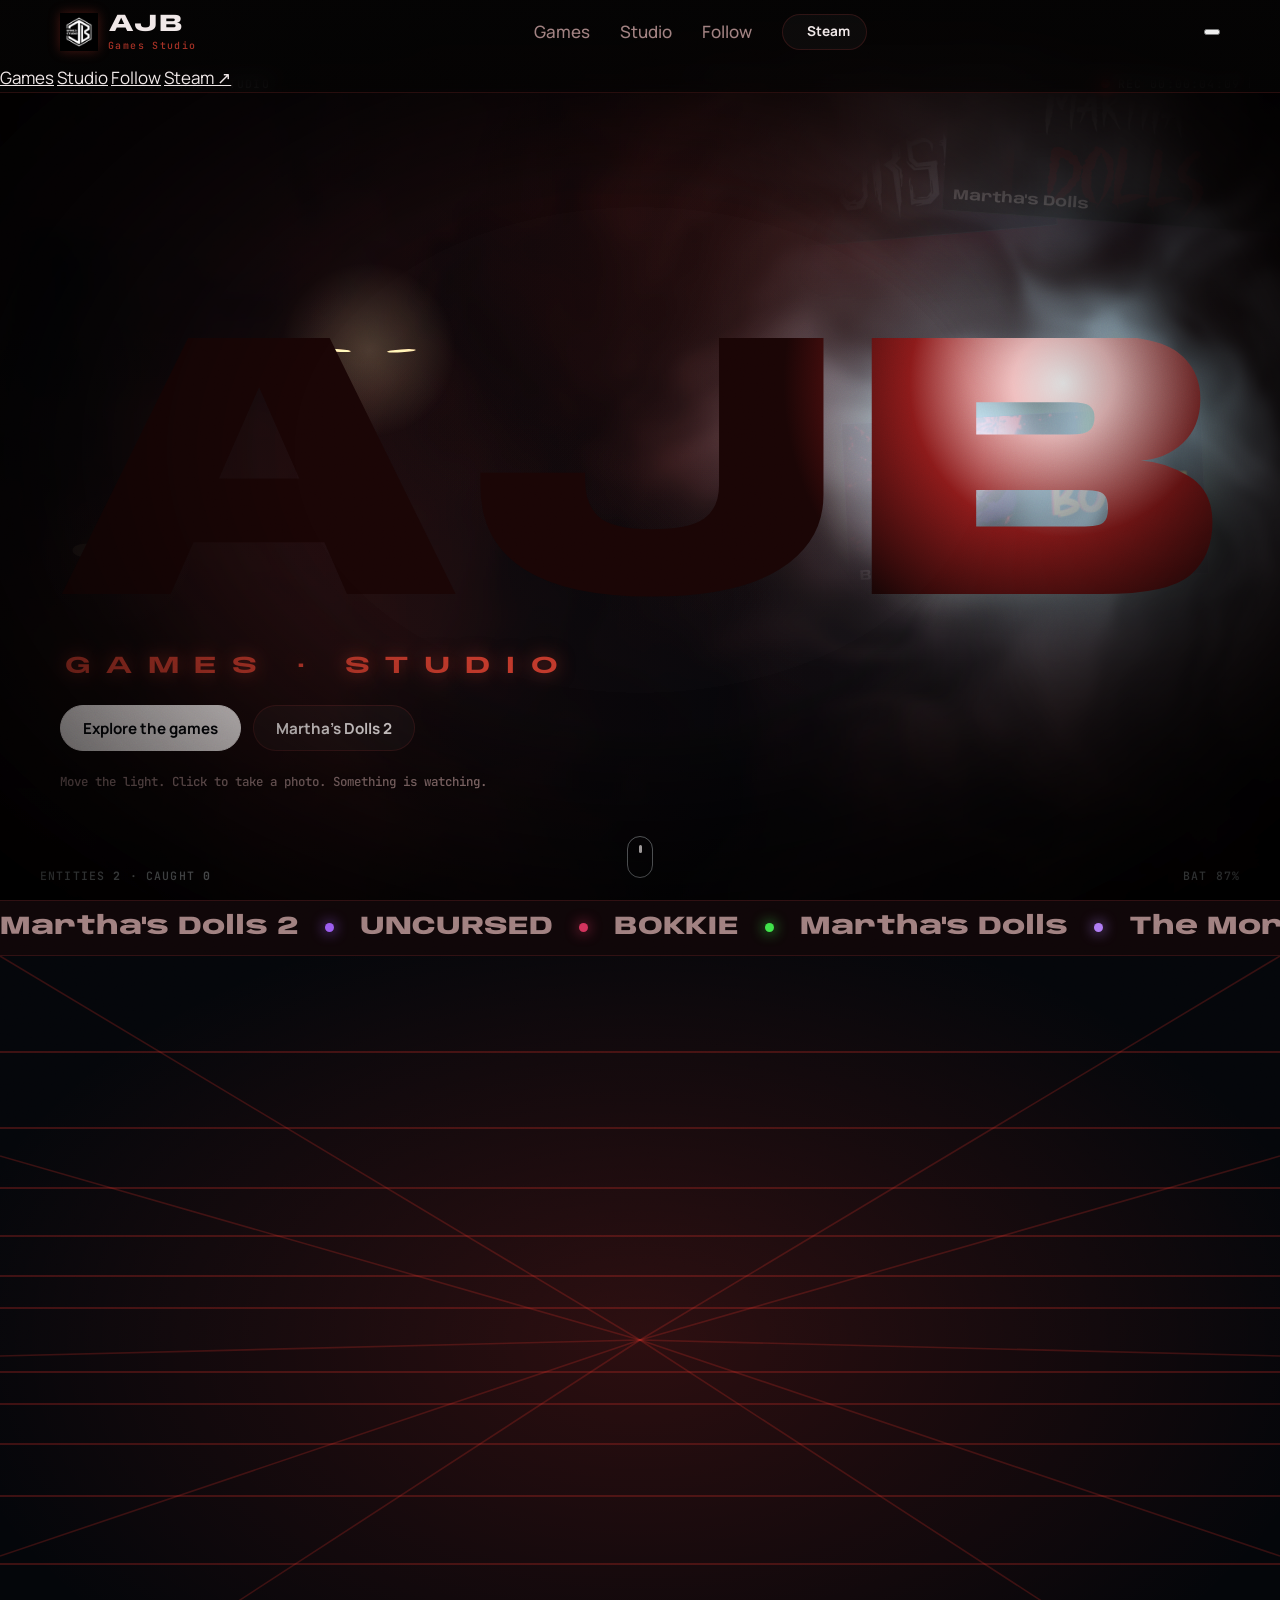
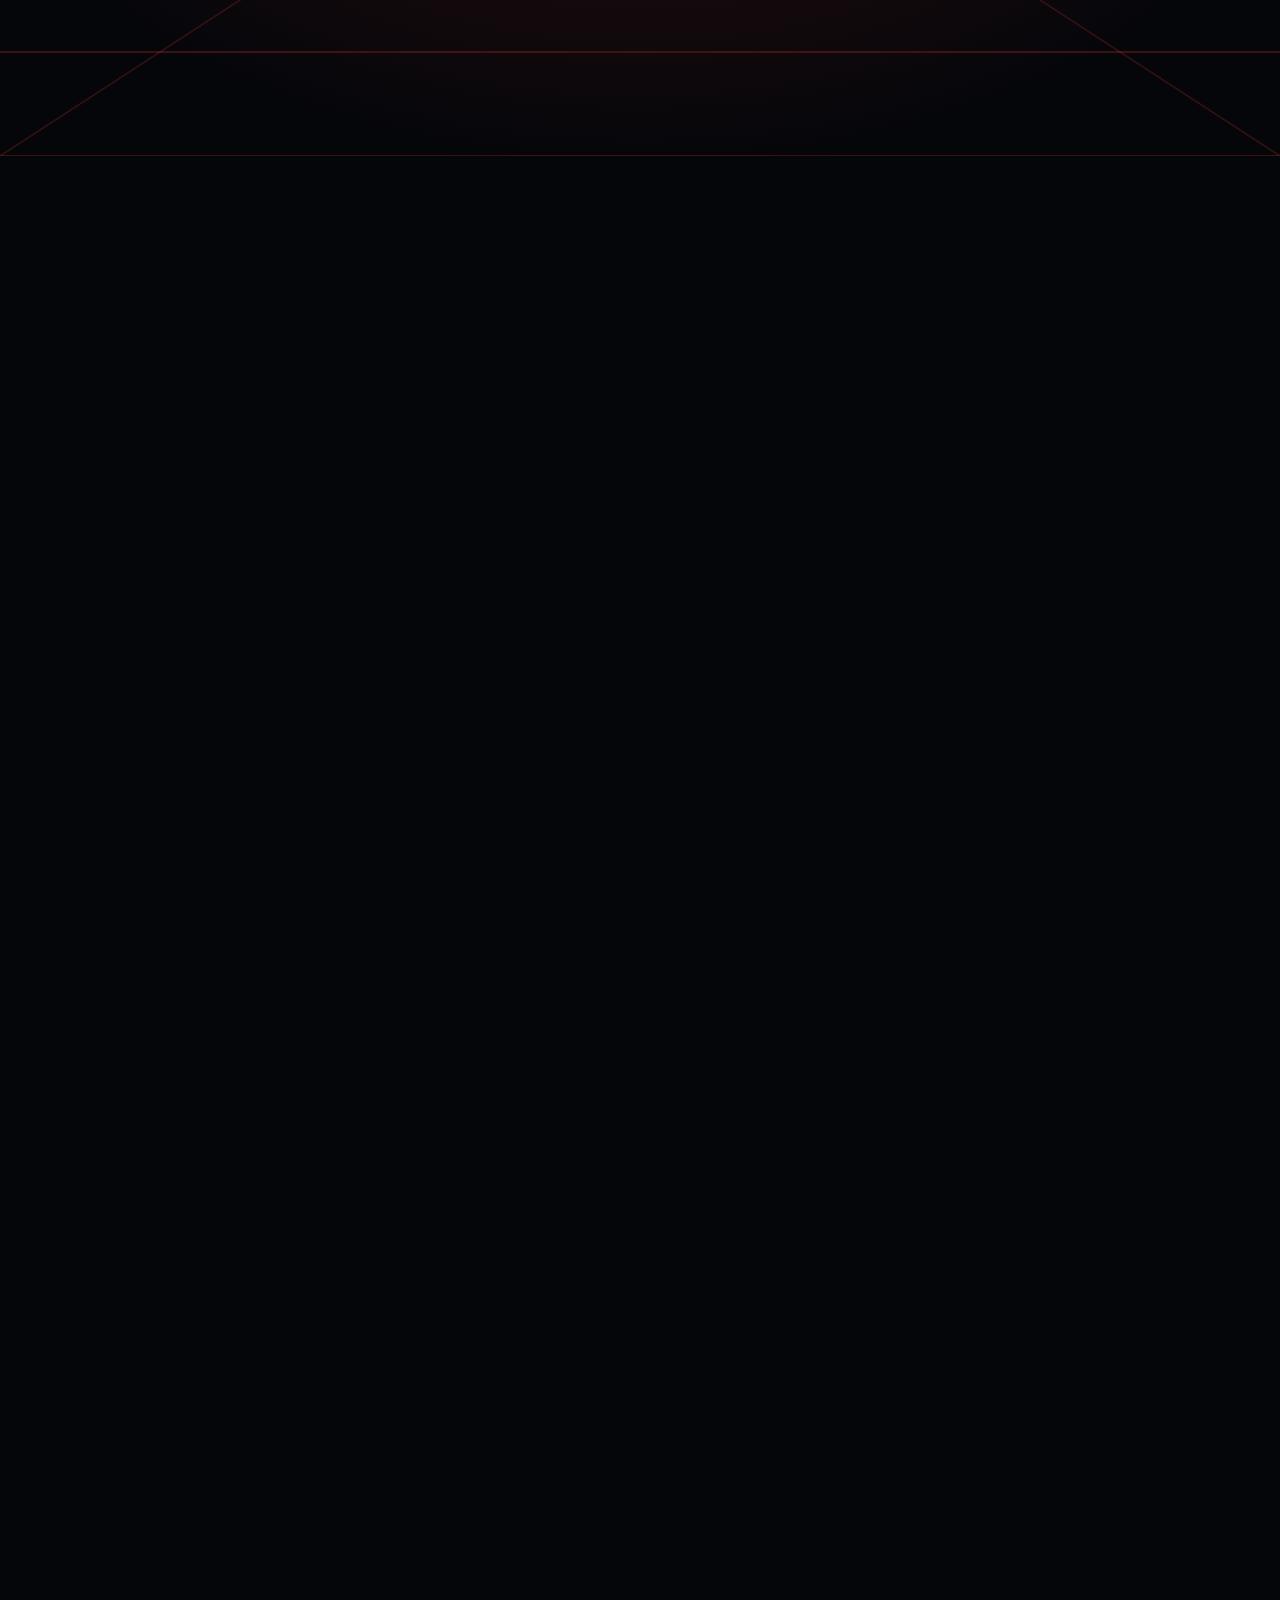
==== commit 8a53a577: "Images fixes - V12.5" ====
--- a/index.html
+++ b/index.html
@@ -8,7 +8,7 @@
 <meta property="og:title" content="AJB Games Studio"><meta property="og:description" content="AJB GAMES STUDIO is an independent horror game studio from Morocco. Martha&#39;s Dolls, UNCURSED, BOKKIE, The Moroccan Castle 3 and Martha&#39;s Dolls 2."><meta property="og:type" content="website">
 <meta name="theme-color" content="#04060a">
 <link rel="icon" href="favicon.svg" type="image/svg+xml">
-<link rel="preconnect" href="https://fonts.googleapis.com"><link rel="preconnect" href="https://fonts.gstatic.com" crossorigin><link rel="stylesheet" href="https://fonts.googleapis.com/css2?family=Anybody:wdth,wght@50..150,100..900&family=JetBrains+Mono:wght@500&family=Manrope:wght@400;500;700&family=Newsreader:ital,wght@1,400&family=Bebas+Neue&display=swap">
+<link rel="preconnect" href="https://fonts.googleapis.com"><link rel="preconnect" href="https://fonts.gstatic.com" crossorigin><link rel="stylesheet" href="https://fonts.googleapis.com/css2?family=Anybody:wdth,wght@50..150,100..900&family=Barlow+Condensed:wght@700&family=JetBrains+Mono:wght@500&family=Manrope:wght@400;500;700&family=Newsreader:ital,wght@1,400&family=Bebas+Neue&display=swap">
 <link rel="stylesheet" href="assets/style.css">
 <script>document.documentElement.className='js';document.documentElement.dataset.theme='dark'/* light mode temporarily disabled */</script>
 </head>
@@ -88,7 +88,7 @@
 
 <section class="wrap latest" aria-labelledby="latestT">
 <h2 id="latestT" class="big-h" data-scramble>Martha's House is open again</h2>
-<article class="feature rv" style="--c:#9b5cf0"><div class="art" style="--c:#9b5cf0;--img-pos:center 20%"><svg viewBox="0 0 320 200" preserveAspectRatio="xMidYMax slice" aria-hidden="true"><circle cx="160" cy="62" r="9" fill="#020304"/><circle cx="160" cy="94" r="27" fill="#020304"/><path d="M118 200 L136 122 Q160 110 184 122 L202 200Z" fill="#020304"/><circle class="eye" cx="150" cy="94" r="3.4"/><circle class="eye" cx="170" cy="94" r="3.4"/><path d="M60 200 V150 M60 168 l-12 -14 M60 158 l12 -12" stroke="#020304" stroke-width="4" fill="none"/><ellipse class="mist" cx="110" cy="158" rx="150" ry="13"/><ellipse class="mist m2" cx="230" cy="176" rx="130" ry="10"/></svg><img src="images/martha-s-dolls-2-header.jpg" data-fb="https://cdn.akamai.steamstatic.com/steam/apps/4469120/library_hero.jpg https://cdn.cloudflare.steamstatic.com/steam/apps/4469120/library_hero.jpg https://cdn.akamai.steamstatic.com/steam/apps/4469120/header.jpg https://cdn.cloudflare.steamstatic.com/steam/apps/4469120/header.jpg" alt="" loading="lazy" decoding="async" onload="this.classList.add('ok')"></div><div class="feature-body"><span class="status"><i></i>Released · 2026</span>
+<article class="feature rv" style="--c:#9b5cf0"><div class="art" style="--c:#9b5cf0;--img-pos:22% center"><svg viewBox="0 0 320 200" preserveAspectRatio="xMidYMax slice" aria-hidden="true"><circle cx="160" cy="62" r="9" fill="#020304"/><circle cx="160" cy="94" r="27" fill="#020304"/><path d="M118 200 L136 122 Q160 110 184 122 L202 200Z" fill="#020304"/><circle class="eye" cx="150" cy="94" r="3.4"/><circle class="eye" cx="170" cy="94" r="3.4"/><path d="M60 200 V150 M60 168 l-12 -14 M60 158 l12 -12" stroke="#020304" stroke-width="4" fill="none"/><ellipse class="mist" cx="110" cy="158" rx="150" ry="13"/><ellipse class="mist m2" cx="230" cy="176" rx="130" ry="10"/></svg><img src="images/martha-s-dolls-2-header.jpg" data-fb="https://cdn.akamai.steamstatic.com/steam/apps/4469120/library_hero.jpg https://cdn.cloudflare.steamstatic.com/steam/apps/4469120/library_hero.jpg https://cdn.akamai.steamstatic.com/steam/apps/4469120/header.jpg https://cdn.cloudflare.steamstatic.com/steam/apps/4469120/header.jpg" alt="" loading="lazy" decoding="async" onload="this.classList.add('ok')"></div><div class="feature-body"><span class="status"><i></i>Released · 2026</span>
 <h3>Martha&#39;s Dolls 2</h3><p>An urban explorer enters the ruins of Martha&#39;s House to learn the truth behind the rumours. The porcelain dolls are hunting now. Expanded rooms and hidden crawlspaces, dolls that act with more intent, a refined lighting engine and 3D audio.</p>
 <ul class="facts"><li><b>81%</b><span>positive on Steam, 22 reviews</span></li><li><b>9</b><span>languages</span></li><li><b>$4.99</b><span>on Steam</span></li></ul>
 <div class="row"><a class="btn lamp" href="https://store.steampowered.com/app/4469120/" target="_blank" rel="noopener">View on Steam</a><a class="btn" href="games/martha-s-dolls-2.html">Open the case file</a></div></div></article>
@@ -99,7 +99,7 @@
 <section class="wrap"><div class="band rv"><h2>An independent studio with its own voice.</h2><div class="row"><a class="btn lamp" href="studio.html">Meet the studio</a><a class="btn" href="studio.html#follow">Follow along</a></div></div></section>
 </main>
 <footer><div class="wrap foot">
-<div><img class="foot-logo" src="images/logo.png" alt="AJB Games Studio" onerror="this.style.display='none'"><p class="small">Independent Game studio.</p><ul class="foot-social" aria-label="Social links"><li><a href="https://store.steampowered.com/curator/45501369" target="_blank" rel="noopener noreferrer" aria-label="Steam" title="Steam"><svg viewBox="0 0 24 24" aria-hidden="true"><path d="M11.979 0C5.678 0 .511 4.86.022 11.037l6.432 2.658c.545-.371 1.203-.59 1.912-.59.063 0 .125.004.188.006l2.861-4.142V8.91c0-2.495 2.028-4.524 4.524-4.524 2.494 0 4.524 2.031 4.524 4.527s-2.03 4.525-4.524 4.525h-.105l-4.076 2.911c0 .052.004.105.004.159 0 1.875-1.515 3.396-3.39 3.396-1.635 0-3.016-1.173-3.331-2.727L.436 15.27C1.862 20.307 6.486 24 11.979 24c6.627 0 11.999-5.373 11.999-12S18.605 0 11.979 0zM7.54 18.21l-1.473-.61c.262.543.714.999 1.314 1.25 1.297.539 2.793-.076 3.332-1.375.263-.63.264-1.319.005-1.949s-.75-1.121-1.377-1.383c-.624-.26-1.29-.249-1.878-.03l1.523.63c.956.4 1.409 1.5 1.009 2.455-.397.957-1.497 1.41-2.454 1.012H7.54zm11.415-9.303c0-1.662-1.353-3.015-3.015-3.015-1.665 0-3.015 1.353-3.015 3.015 0 1.665 1.35 3.015 3.015 3.015 1.663 0 3.015-1.35 3.015-3.015zm-5.273-.005c0-1.252 1.013-2.266 2.265-2.266 1.249 0 2.266 1.014 2.266 2.266 0 1.251-1.017 2.265-2.266 2.265-1.253 0-2.265-1.014-2.265-2.265z"/></svg></a></li><li><a href="https://ajbstudio.itch.io/" target="_blank" rel="noopener noreferrer" aria-label="itch.io" title="itch.io"><svg viewBox="0 0 24 24" aria-hidden="true"><path d="M3.13 1.338C2.08 1.96.02 4.328 0 4.95v1.03c0 1.303 1.22 2.45 2.325 2.45 1.33 0 2.436-1.102 2.436-2.41 0 1.308 1.07 2.41 2.4 2.41 1.328 0 2.362-1.102 2.362-2.41 0 1.308 1.137 2.41 2.466 2.41h.024c1.33 0 2.466-1.102 2.466-2.41 0 1.308 1.034 2.41 2.363 2.41 1.33 0 2.4-1.102 2.4-2.41 0 1.308 1.106 2.41 2.435 2.41C22.78 8.43 24 7.282 24 5.98V4.95c-.02-.62-2.082-2.99-3.13-3.612-3.253-.114-5.508-.134-8.87-.133-3.362 0-7.945.053-8.87.133zm6.376 6.477a2.74 2.74 0 0 1-.468.602c-.5.49-1.19.795-1.947.795a2.786 2.786 0 0 1-1.95-.795c-.182-.178-.32-.37-.446-.59-.127.222-.303.412-.486.59a2.788 2.788 0 0 1-1.95.795c-.092 0-.187-.025-.264-.052-.107 1.113-.152 2.176-.168 2.95v.005l-.006 1.167c.02 2.334-.23 7.564 1.03 8.85 1.952.454 5.545.662 9.15.663 3.605 0 7.198-.21 9.15-.664 1.26-1.284 1.01-6.514 1.03-8.848l-.006-1.167v-.004c-.016-.775-.06-1.838-.168-2.95-.077.026-.172.052-.263.052a2.788 2.788 0 0 1-1.95-.795c-.184-.178-.36-.368-.486-.59-.127.22-.265.412-.447.59a2.786 2.786 0 0 1-1.95.794c-.76 0-1.446-.303-1.948-.793a2.74 2.74 0 0 1-.468-.602 2.738 2.738 0 0 1-.463.602 2.787 2.787 0 0 1-1.95.794h-.16a2.787 2.787 0 0 1-1.95-.793 2.738 2.738 0 0 1-.464-.602zm-2.004 2.59v.002c.795.002 1.5 0 2.373.953.687-.072 1.406-.108 2.125-.107.72 0 1.438.035 2.125.107.873-.953 1.578-.95 2.372-.953.376 0 1.876 0 2.92 2.934l1.123 4.028c.832 2.995-.266 3.068-1.636 3.07-2.03-.075-3.156-1.55-3.156-3.025-1.124.184-2.436.276-3.748.277-1.312 0-2.624-.093-3.748-.277 0 1.475-1.125 2.95-3.156 3.026-1.37-.004-2.468-.077-1.636-3.072l1.122-4.027c1.045-2.934 2.545-2.934 2.92-2.934zM12 12.714c-.002.002-2.14 1.964-2.523 2.662l1.4-.056v1.22c0 .056.56.033 1.123.007.562.026 1.124.05 1.124-.008v-1.22l1.4.055C14.138 14.677 12 12.713 12 12.713z"/></svg></a></li><li><a href="https://www.youtube.com/@ajbgamesstudio" target="_blank" rel="noopener noreferrer" aria-label="YouTube" title="YouTube"><svg viewBox="0 0 24 24" aria-hidden="true"><path d="M23.498 6.186a3.016 3.016 0 0 0-2.122-2.136C19.505 3.545 12 3.545 12 3.545s-7.505 0-9.377.505A3.017 3.017 0 0 0 .502 6.186C0 8.07 0 12 0 12s0 3.93.502 5.814a3.016 3.016 0 0 0 2.122 2.136c1.871.505 9.376.505 9.376.505s7.505 0 9.377-.505a3.015 3.015 0 0 0 2.122-2.136C24 15.93 24 12 24 12s0-3.93-.502-5.814zM9.545 15.568V8.432L15.818 12l-6.273 3.568z"/></svg></a></li><li><a href="https://www.instagram.com/ajb_studio/" target="_blank" rel="noopener noreferrer" aria-label="Instagram" title="Instagram"><svg viewBox="0 0 24 24" aria-hidden="true"><path d="M7.0301.084c-1.2768.0602-2.1487.264-2.911.5634-.7888.3075-1.4575.72-2.1228 1.3877-.6652.6677-1.075 1.3368-1.3802 2.127-.2954.7638-.4956 1.6365-.552 2.914-.0564 1.2775-.0689 1.6882-.0626 4.947.0062 3.2586.0206 3.6671.0825 4.9473.061 1.2765.264 2.1482.5635 2.9107.308.7889.72 1.4573 1.388 2.1228.6679.6655 1.3365 1.0743 2.1285 1.38.7632.295 1.6361.4961 2.9134.552 1.2773.056 1.6884.069 4.9462.0627 3.2578-.0062 3.668-.0207 4.9478-.0814 1.28-.0607 2.147-.2652 2.9098-.5633.7889-.3086 1.4578-.72 2.1228-1.3881.665-.6682 1.0745-1.3378 1.3795-2.1284.2957-.7632.4966-1.636.552-2.9124.056-1.2809.0692-1.6898.063-4.948-.0063-3.2583-.021-3.6668-.0817-4.9465-.0607-1.2797-.264-2.1487-.5633-2.9117-.3084-.7889-.72-1.4568-1.3876-2.1228C21.2982 1.33 20.628.9208 19.8378.6165 19.074.321 18.2017.1197 16.9244.0645 15.6471.0093 15.236-.005 11.977.0014 8.718.0076 8.31.0215 7.0301.0839m.1402 21.6932c-1.17-.0509-1.8053-.2453-2.2287-.408-.5606-.216-.96-.4771-1.3819-.895-.422-.4178-.6811-.8186-.9-1.378-.1644-.4234-.3624-1.058-.4171-2.228-.0595-1.2645-.072-1.6442-.079-4.848-.007-3.2037.0053-3.583.0607-4.848.05-1.169.2456-1.805.408-2.2282.216-.5613.4762-.96.895-1.3816.4188-.4217.8184-.6814 1.3783-.9003.423-.1651 1.0575-.3614 2.227-.4171 1.2655-.06 1.6447-.072 4.848-.079 3.2033-.007 3.5835.005 4.8495.0608 1.169.0508 1.8053.2445 2.228.408.5608.216.96.4754 1.3816.895.4217.4194.6816.8176.9005 1.3787.1653.4217.3617 1.056.4169 2.2263.0602 1.2655.0739 1.645.0796 4.848.0058 3.203-.0055 3.5834-.061 4.848-.051 1.17-.245 1.8055-.408 2.2294-.216.5604-.4763.96-.8954 1.3814-.419.4215-.8181.6811-1.3783.9-.4224.1649-1.0577.3617-2.2262.4174-1.2656.0595-1.6448.072-4.8493.079-3.2045.007-3.5825-.006-4.848-.0608M16.953 5.5864A1.44 1.44 0 1 0 18.39 4.144a1.44 1.44 0 0 0-1.437 1.4424M5.8385 12.012c.0067 3.4032 2.7706 6.1557 6.173 6.1493 3.4026-.0065 6.157-2.7701 6.1506-6.1733-.0065-3.4032-2.771-6.1565-6.174-6.1498-3.403.0067-6.156 2.771-6.1496 6.1738M8 12.0077a4 4 0 1 1 4.008 3.9921A3.9996 3.9996 0 0 1 8 12.0077"/></svg></a></li><li><a href="https://www.facebook.com/AJBGAMESTUDIO/" target="_blank" rel="noopener noreferrer" aria-label="Facebook" title="Facebook"><svg viewBox="0 0 24 24" aria-hidden="true"><path d="M9.101 23.691v-7.98H6.627v-3.667h2.474v-1.58c0-4.085 1.848-5.978 5.858-5.978.401 0 .955.042 1.468.103a8.68 8.68 0 0 1 1.141.195v3.325a8.623 8.623 0 0 0-.653-.036 26.805 26.805 0 0 0-.733-.009c-.707 0-1.259.096-1.675.309a1.686 1.686 0 0 0-.679.622c-.258.42-.374.995-.374 1.752v1.297h3.919l-.386 2.103-.287 1.564h-3.246v8.245C19.396 23.238 24 18.179 24 12.044c0-6.627-5.373-12-12-12s-12 5.373-12 12c0 5.628 3.874 10.35 9.101 11.647Z"/></svg></a></li><li><a href="https://x.com/ProgrammerUnity" target="_blank" rel="noopener noreferrer" aria-label="X" title="X"><svg viewBox="0 0 24 24" aria-hidden="true"><path d="M18.901 1.153h3.68l-8.04 9.19L24 22.846h-7.406l-5.8-7.584-6.638 7.584H.474l8.6-9.83L0 1.154h7.594l5.243 6.932ZM17.61 20.644h2.039L6.486 3.24H4.298Z"/></svg></a></li><li><a href="https://ko-fi.com/ajbgamesstudio" target="_blank" rel="noopener noreferrer" aria-label="Ko-fi" title="Ko-fi"><svg viewBox="0 0 24 24" aria-hidden="true"><path d="M11.351 2.715c-2.7 0-4.986.025-6.83.26C2.078 3.285 0 5.154 0 8.61c0 3.506.182 6.13 1.585 8.493 1.584 2.701 4.233 4.182 7.662 4.182h.83c4.209 0 6.494-2.234 7.637-4a9.5 9.5 0 0 0 1.091-2.338C21.792 14.688 24 12.22 24 9.208v-.415c0-3.247-2.13-5.507-5.792-5.87-1.558-.156-2.65-.208-6.857-.208m0 1.947c4.208 0 5.09.052 6.571.182 2.624.311 4.13 1.584 4.13 4v.39c0 2.156-1.792 3.844-3.87 3.844h-.935l-.156.649c-.208 1.013-.597 1.818-1.039 2.546-.909 1.428-2.545 3.064-5.922 3.064h-.805c-2.571 0-4.831-.883-6.078-3.195-1.09-2-1.298-4.155-1.298-7.506 0-2.181.857-3.402 3.012-3.714 1.533-.233 3.559-.26 6.39-.26m6.547 2.287c-.416 0-.65.234-.65.546v2.935c0 .311.234.545.65.545 1.324 0 2.051-.754 2.051-2s-.727-2.026-2.052-2.026m-10.39.182c-1.818 0-3.013 1.48-3.013 3.142 0 1.533.858 2.857 1.949 3.897.727.701 1.87 1.429 2.649 1.896a1.47 1.47 0 0 0 1.507 0c.78-.467 1.922-1.195 2.623-1.896 1.117-1.039 1.974-2.364 1.974-3.897 0-1.662-1.247-3.142-3.039-3.142-1.065 0-1.792.545-2.338 1.298-.493-.753-1.246-1.298-2.312-1.298"/></svg></a></li><li><a href="https://www.linkedin.com/in/ayman-jbari-139204204/" target="_blank" rel="noopener noreferrer" aria-label="LinkedIn" title="LinkedIn"><svg viewBox="0 0 24 24" aria-hidden="true"><path d="M20.447 20.452h-3.554v-5.569c0-1.328-.027-3.037-1.852-3.037-1.853 0-2.136 1.445-2.136 2.939v5.667H9.351V9h3.414v1.561h.046c.477-.9 1.637-1.85 3.37-1.85 3.601 0 4.267 2.37 4.267 5.455v6.286zM5.337 7.433c-1.144 0-2.063-.926-2.063-2.065 0-1.138.92-2.063 2.063-2.063 1.14 0 2.064.925 2.064 2.063 0 1.139-.925 2.065-2.064 2.065zm1.782 13.019H3.555V9h3.564v11.452zM22.225 0H1.771C.792 0 0 .774 0 1.729v20.542C0 23.227.792 24 1.771 24h20.451C23.2 24 24 23.227 24 22.271V1.729C24 .774 23.2 0 22.222 0h.003z"/></svg></a></li></ul></div>
+<div><img class="foot-logo" src="images/logo.png" alt="AJB Games Studio" onerror="this.style.display='none'"><p class="small">Independent horror games by AJB Games Studio.</p></div>
 <div><h2>Games</h2><ul><li><a href="games/martha-s-dolls-2.html">Martha&#39;s Dolls 2</a></li><li><a href="games/uncursed.html">UNCURSED</a></li><li><a href="games/bokkie.html">BOKKIE</a></li><li><a href="games/martha-s-dolls.html">Martha&#39;s Dolls</a></li><li><a href="games/the-moroccan-castle-3.html">The Moroccan Castle 3</a></li></ul></div>
 <div><h2>Studio</h2><ul><li><a href="games.html">All games</a></li><li><a href="studio.html">About and press</a></li><li><a href="studio.html#follow">Follow</a></li><li><a href="https://ko-fi.com/ajbgamesstudio" target="_blank" rel="noopener">Support on Ko-fi</a></li></ul></div>
 <div><h2>&copy; 2026</h2><p class="small">AJB GAMES STUDIO. Made in Morocco.</p></div>
--- a/assets/style.css
+++ b/assets/style.css
@@ -1,12 +1,11 @@
 /* AJB Games Studio. Found-footage horror: void black, crimson torchlight, a camera HUD. */
 :root{
   --void:#04060a;--ink:#0f0608;--panel:#160508;--line:rgba(200,60,60,.18);
-  --bone:#f6eeee;--mute:#b39494;--torch:#ff3b2f;--rec:#ff1a1a;--c:#e02a20;
+  --bone:#f0e8e8;--mute:#a08080;--torch:#c0392b;--rec:#ff1a1a;--c:#c0392b;
   --hf:'Anybody','Arial Narrow',Impact,system-ui,sans-serif;
   --bf:'Manrope',system-ui,-apple-system,'Segoe UI',sans-serif;
   --mono:'JetBrains Mono',ui-monospace,Menlo,Consolas,monospace;
   --ser:'Newsreader',Georgia,serif;
-  --pf:'Bebas Neue',Impact,'Arial Narrow',sans-serif;
   --pad:clamp(16px,4vw,40px);
 }
 *,*::before,*::after{box-sizing:border-box}
@@ -27,248 +26,52 @@
 .grain{position:fixed;inset:-50%;z-index:90;pointer-events:none;opacity:.075;mix-blend-mode:overlay;
   background-image:url("data:image/svg+xml,%3Csvg xmlns='http://www.w3.org/2000/svg' width='220' height='220'%3E%3Cfilter id='n'%3E%3CfeTurbulence type='fractalNoise' baseFrequency='.85' numOctaves='2' stitchTiles='stitch'/%3E%3C/filter%3E%3Crect width='100%25' height='100%25' filter='url(%23n)'/%3E%3C/svg%3E");
   animation:grain 1s steps(6) infinite}
-@media(pointer:coarse){.grain{animation:none;opacity:.05}}
 @keyframes grain{0%{transform:translate(0,0)}20%{transform:translate(-3%,2%)}40%{transform:translate(2%,-3%)}60%{transform:translate(-2%,-1%)}80%{transform:translate(3%,3%)}100%{transform:translate(0,0)}}
 .cursor-light{position:fixed;inset:0;z-index:80;pointer-events:none;opacity:0;transition:opacity .6s;
-  background:radial-gradient(circle 340px at var(--mx,50%) var(--my,50%),rgba(255,59,47,.12),transparent 70%)}
+  background:radial-gradient(circle 340px at var(--mx,50%) var(--my,50%),rgba(192,57,43,.08),transparent 70%)}
 .cursor-light.on{opacity:1}
 .curtain{position:fixed;inset:0;z-index:200;pointer-events:none;background:#000;opacity:0;animation:curtainIn .7s ease-out}
 @keyframes curtainIn{0%{opacity:1}30%{opacity:1}100%{opacity:0}}
 .curtain.out{animation:none;opacity:1;transition:opacity .26s ease-in;
   background:repeating-linear-gradient(0deg,#000 0 3px,#130405 3px 4px)}
 
-/* ============================================================
-   HEADER + NAVIGATION — Floating pill navbar
-   Centered capsule that hovers above the page, not full-width.
-   On mobile collapses to logo + hamburger inside the same pill.
-   ============================================================ */
-
-/* Outer header: no background — just positions the floating pill */
-.site-header {
-  position: fixed; inset: 0 0 auto 0; z-index: 70;
-  display: flex; justify-content: center;
-  padding: 16px var(--pad) 0;
-  pointer-events: none;   /* clicks pass through the gap around the pill */
-  transition: padding .35s cubic-bezier(.4,0,.2,1);
-}
-
-/* The pill itself. Every item sits on one centre line (align-items:center). */
-.bar {
-  --bar-h: 60px;
-  position: relative;
-  pointer-events: auto;
-  display: inline-flex; align-items: center; justify-content: space-between;
-  gap: clamp(20px, 3vw, 40px);
-  height: var(--bar-h); padding: 0 10px 0 14px;
-  max-width: calc(100% - 2 * var(--pad));
-  background: rgba(10,4,5,.55);
-  backdrop-filter: blur(14px) saturate(1.2); -webkit-backdrop-filter: blur(14px) saturate(1.2);
-  border: 1px solid rgba(200,60,60,.2);
-  border-radius: 999px;
-  box-shadow: 0 8px 40px rgba(0,0,0,.45), 0 0 0 1px rgba(255,59,47,.05) inset;
-  transition: height .35s cubic-bezier(.4,0,.2,1), background .35s, border-color .35s, box-shadow .35s;
-}
-
-/* ---- Brand: logo badge + one-line wordmark ---- */
-.brand { display: flex; align-items: center; gap: 11px; text-decoration: none; flex-shrink: 0; }
-.bar-logo {
-  height: 38px; width: 38px; border-radius: 9px;
-  filter: drop-shadow(0 0 5px rgba(255,59,47,.45));
-  flex-shrink: 0;
-  transition: height .35s cubic-bezier(.4,0,.2,1), width .35s cubic-bezier(.4,0,.2,1);
-}
-/* Wordmark "AJB GAMES STUDIO" — Anybody (same family as the site headings), one line */
-.brand .word {
-  display: inline-flex; align-items: center; gap: .4em;
-  line-height: 1; white-space: nowrap;
-  font-family: var(--hf); font-variation-settings: "wdth" 112;
-  font-weight: 800; font-size: 1rem;
-  letter-spacing: .08em; text-transform: uppercase;
-  color: var(--bone);
-  transition: font-size .35s cubic-bezier(.4,0,.2,1);
-}
-.brand .word b, .brand .word span { font: inherit; letter-spacing: inherit; color: inherit; line-height: 1; }
-
-/* (AJB and GAMES STUDIO share the same colour and weight) */
-
-/* ---- Desktop nav links ---- */
-.nav {
-  display: flex; align-items: center;
-  gap: clamp(8px, 1.6vw, 22px);
-  margin-left: auto;
-}
-.nav a:not(.btn) {
-  display: inline-flex; align-items: center;
-  text-decoration: none; font: 600 .88rem/1 var(--bf); letter-spacing: .02em;
-  color: var(--mute); padding: 10px 6px;
-  position: relative; white-space: nowrap; transition: color .2s;
-}
-.nav a:not(.btn)::after {
-  content: ""; position: absolute; left: 6px; right: 6px; bottom: 4px; height: 1.5px;
-  background: var(--torch); transform: scaleX(0); transform-origin: left;
-  transition: transform .3s cubic-bezier(.4,0,.2,1);
-}
-.nav a:not(.btn):hover,
-.nav a:not(.btn)[aria-current] { color: var(--bone); }
-.nav a:not(.btn):hover::after,
-.nav a:not(.btn)[aria-current]::after { transform: scaleX(1); }
-
-/* Steam CTA pill — white background, icon + text, fills red on hover */
-.nav-steam {
-  display: inline-flex; align-items: center; gap: 7px;
-  flex-shrink: 0;
-  background: var(--bone); color: #04060a;
-  border: none; border-radius: 999px;
-  font: 700 .82rem/1 var(--bf); padding: 0 16px 0 12px; height: 38px;
-  transition: background .22s, color .22s, box-shadow .22s, transform .15s, height .35s cubic-bezier(.4,0,.2,1);
-  cursor: pointer; text-decoration: none;
-}
-.nav-steam:hover {
-  background: var(--torch); color: #fff;
-  box-shadow: 0 0 28px rgba(255,59,47,.55);
-  transform: translateY(-1px);
-}
-/* Steam logo icon — real shape, fills with current text color */
-.steam-icon {
-  flex-shrink: 0; width: 18px; height: 18px;
-  fill: currentColor;
-}
-
-/* Reading-progress line: pinned to the very top edge of the viewport */
-.progress {
-  position: absolute; left: 0; top: 0;
-  height: 2px; width: 100%;
-  background: var(--torch); transform: scaleX(0); transform-origin: left;
-  box-shadow: 0 0 12px rgba(255,59,47,.9);
-}
-
-/* ---- Scrolled state: the pill docks into a compact, more solid bar ---- */
-.site-header.is-scrolled { padding-top: 10px; }
-.site-header.is-scrolled .bar {
-  --bar-h: 46px;
-  background: rgba(8,3,4,.92);
-  border-color: rgba(200,60,60,.32);
-  box-shadow: 0 10px 34px rgba(0,0,0,.7), 0 0 0 1px rgba(255,59,47,.07) inset;
-}
-.site-header.is-scrolled .bar-logo { height: 30px; width: 30px; border-radius: 7px; }
-.site-header.is-scrolled .brand .word { font-size: .88rem; }
-.site-header.is-scrolled .nav-steam { height: 32px; font-size: .78rem; }
-.site-header.is-scrolled .menu-btn { width: 36px; height: 36px; }
-.site-header.is-scrolled .nav a:not(.btn)::after { bottom: 2px; }
-
-/* Collapse to logo + hamburger before the pill gets cramped */
-@media (max-width: 760px) {
-  .nav { display: none; }
-  .bar { --bar-h: 54px; padding: 0 8px 0 12px; gap: 16px; }
-  .site-header.is-scrolled .bar { --bar-h: 46px; }
-  .brand .word { font-size: .92rem; letter-spacing: .06em; }
-  .site-header.is-scrolled .brand .word { font-size: .84rem; }
-}
-@media (max-width: 360px) {
-  .brand .word { font-size: .8rem; letter-spacing: .04em; }
-  .bar-logo { height: 32px; width: 32px; }
-  .brand { gap: 8px; }
-}
-@media (prefers-reduced-motion: reduce) {
-  .site-header, .bar, .bar-logo, .brand .word, .nav-steam { transition: none; }
-}
-
-/* Light mode pill */
-[data-theme="light"] .bar {
-  background: rgba(250,246,242,.88);
-  border-color: rgba(150,60,50,.25);
-  box-shadow: 0 8px 32px rgba(0,0,0,.14), 0 0 0 1px rgba(194,35,24,.06) inset;
-}
-
-/* menu panel follows the pill as it shrinks */
-.menu { transition: top .35s cubic-bezier(.4,0,.2,1), transform .3s ease, opacity .3s ease, visibility .3s; }
-.site-header.is-scrolled .menu { top: 66px; }
-[data-theme="light"] .site-header.is-scrolled .bar { background: rgba(250,246,242,.95); }
-
-/* ============================================================
-   MOBILE HAMBURGER + PANEL
-   Full-width slide-down panel with large tap targets.
-   ============================================================ */
-
-/* Hamburger button – only visible on mobile */
-.menu-btn {
-  display: none; flex: none;
-  width: 44px; height: 44px;
-  flex-direction: column; align-items: center; justify-content: center; gap: 5px;
-  border: 1px solid var(--line); border-radius: 10px;
-  background: rgba(255,255,255,.03); cursor: pointer;
-  transition: border-color .25s, background .25s;
-}
-.menu-btn:hover { border-color: var(--torch); background: rgba(255,59,47,.06); }
-/* Three lines – animate to X when expanded */
-.bar-line {
-  display: block; width: 18px; height: 2px;
-  background: var(--bone); border-radius: 2px;
-  transition: transform .3s cubic-bezier(.4,0,.2,1), opacity .25s;
-}
-.menu-btn[aria-expanded="true"] .bar-line:nth-child(1) { transform: translateY(7px) rotate(45deg); }
-.menu-btn[aria-expanded="true"] .bar-line:nth-child(2) { opacity: 0; transform: scaleX(0); }
-.menu-btn[aria-expanded="true"] .bar-line:nth-child(3) { transform: translateY(-7px) rotate(-45deg); }
-
-/* Slide-down panel — drops below the pill */
-.menu {
-  position: fixed; left: var(--pad); right: var(--pad); top: 86px; z-index: 5;
-  display: none;
-  background: rgba(10,4,5,.96);
-  backdrop-filter: blur(16px); -webkit-backdrop-filter: blur(16px);
-  border: 1px solid rgba(200,60,60,.2);
-  border-radius: 20px;
-  box-shadow: 0 26px 60px rgba(0,0,0,.7);
-  transform: translateY(-10px); opacity: 0; visibility: hidden;
-  transition: transform .3s ease, opacity .3s ease, visibility .3s;
-}
-.menu.open { transform: none; opacity: 1; visibility: visible; }
-/* Inner container for padding */
-.menu-inner { padding: 8px var(--pad) 20px; }
-/* Each mobile nav link – large touch target, row with arrow */
-.menu a {
-  display: flex; align-items: center; justify-content: space-between; gap: 12px;
-  padding: 16px 2px; text-decoration: none;
-  font: 700 1.1rem/1 var(--hf); font-variation-settings: "wdth" 115;
-  color: var(--bone); border-bottom: 1px solid var(--line);
-  transition: color .2s, padding-left .2s;
-}
-.menu a:last-child { border-bottom: 0; }
-.menu a:hover { color: var(--torch); padding-left: 6px; }
-/* Arrow indicator on each link */
-.menu a .ext-arrow,
-.menu a::after { color: var(--torch); font-size: .9rem; }
-.menu a:not([href*="steam"])::after { content: "→"; }
-.menu a[aria-current="page"] { color: var(--torch); }
-/* Light mode adjustment */
-[data-theme="light"] .menu { background: rgba(250,248,244,.97); box-shadow: 0 26px 60px rgba(0,0,0,.14); }
-
-/* Show hamburger + menu on mobile */
-@media (max-width: 760px) {
-  .menu-btn { display: flex; }
-  .menu { display: grid; }
-}
-
-.btn:hover{border-color:var(--torch);background:rgba(255,59,47,.1);transform:translateY(-2px)}
+/* ---------- header ---------- */
+.site-header{position:fixed;inset:0 0 auto 0;z-index:70;background:linear-gradient(rgba(4,3,3,.92),rgba(4,3,3,.75));backdrop-filter:blur(10px);-webkit-backdrop-filter:blur(10px);border-bottom:1px solid var(--line)}
+.bar{max-width:1240px;margin:auto;padding:0 var(--pad);height:64px;display:flex;align-items:center;justify-content:space-between;gap:16px}
+.brand{display:flex;align-items:center;gap:10px;text-decoration:none}
+.brand .logo{height:34px;width:auto}
+.brand .bar-logo{height:38px;width:auto;filter:drop-shadow(0 0 6px rgba(192,57,43,.35))}
+.brand .word{display:flex;flex-direction:column;line-height:1}
+.brand b{font:800 1.5rem/1 var(--hf);font-variation-settings:"wdth" 140;letter-spacing:.02em}
+.brand .word span{font:500 .62rem/1.2 var(--mono);color:var(--torch);margin-top:3px;letter-spacing:.14em;opacity:.85}
+.nav{display:flex;align-items:center;gap:clamp(12px,3vw,30px)}
+.nav a:not(.btn){text-decoration:none;font-weight:500;color:var(--mute);padding:6px 0;position:relative;transition:color .2s}
+.nav a:not(.btn)::after{content:"";position:absolute;left:0;right:0;bottom:0;height:1px;background:var(--torch);transform:scaleX(0);transform-origin:left;transition:transform .3s}
+.nav a:not(.btn):hover,.nav a[aria-current]{color:var(--bone)}
+.nav a:not(.btn):hover::after,.nav a[aria-current]::after{transform:scaleX(1)}
+.progress{position:absolute;left:0;bottom:-1px;height:2px;width:100%;background:var(--torch);transform:scaleX(0);transform-origin:left;box-shadow:0 0 12px rgba(192,57,43,.8)}
+@media(max-width:560px){.brand .word span{display:none}.nav a:nth-child(3){display:none}.nav{gap:10px}.bar{height:56px}}
+@media(max-width:400px){.nav a:nth-child(2){display:none}.btn.sm{padding:0 12px;font-size:.8rem}}
+
+/* ---------- buttons ---------- */
+.btn{display:inline-flex;align-items:center;justify-content:center;gap:8px;min-height:46px;padding:0 22px;border:1px solid var(--line);border-radius:999px;background:rgba(255,255,255,.03);color:var(--bone);font:700 .95rem/1 var(--bf);text-decoration:none;cursor:pointer;transition:border-color .25s,background .25s,box-shadow .25s,transform .25s}
+.btn:hover{border-color:var(--torch);background:rgba(192,57,43,.1);transform:translateY(-2px)}
 .btn.sm{min-height:36px;padding:0 16px;font-size:.85rem}
 .btn.lamp,.btn.glow{background:var(--bone);color:#04060a;border-color:var(--bone)}
-.btn.lamp:hover{background:var(--torch);color:#fff;border-color:var(--torch);box-shadow:0 0 42px rgba(255,59,47,.7)}
+.btn.lamp:hover{background:var(--torch);color:var(--bone);border-color:var(--torch);box-shadow:0 0 30px rgba(192,57,43,.55)}
 .btn.glow{background:var(--c);border-color:var(--c);box-shadow:0 0 0 0 transparent}
-.btn.glow:hover{background:var(--c);filter:brightness(1.2);box-shadow:0 0 34px rgba(255,59,47,.7)}
+.btn.glow:hover{background:var(--c);filter:brightness(1.2);box-shadow:0 0 34px rgba(192,57,43,.7)}
 .btn[aria-pressed=true]{background:var(--bone);color:#04060a;border-color:var(--bone)}
 .row{display:flex;flex-wrap:wrap;gap:12px;align-items:center}
 
-/* ---------- buttons ---------- */
-.btn{display:inline-flex;align-items:center;justify-content:center;gap:8px;min-height:46px;padding:0 22px;border:1px solid var(--line);border-radius:999px;background:rgba(255,255,255,.03);color:var(--bone);font:700 .95rem/1 var(--bf);text-decoration:none;cursor:pointer;transition:border-color .25s,background .25s,box-shadow .25s,transform .25s}
-
 /* ---------- type ---------- */
-.big-h{font:800 clamp(2.3rem,6.6vw,5.4rem)/.96 var(--hf);font-variation-settings:"wdth" 125;letter-spacing:-.01em;max-width:min(18ch,100%);text-wrap:balance}
+.big-h{font:800 clamp(2.3rem,6.6vw,5.4rem)/.96 var(--hf);font-variation-settings:"wdth" 125;letter-spacing:-.01em;max-width:18ch;text-wrap:balance}
 .big-h.sm{font-size:clamp(1.9rem,4.8vw,3.4rem)}
 h2{font:700 1.15rem/1.2 var(--hf);font-variation-settings:"wdth" 110;letter-spacing:.01em}
 h3{font:700 1.35rem/1.15 var(--hf);font-variation-settings:"wdth" 112}
 p{max-width:64ch}
 .status{display:inline-flex;align-items:center;gap:8px;font:500 .78rem/1 var(--mono);color:var(--bone);letter-spacing:.06em}
-.status i{width:8px;height:8px;border-radius:50%;background:var(--c);box-shadow:0 0 14px var(--c)}
+.status i{width:8px;height:8px;border-radius:50%;background:var(--c);box-shadow:0 0 10px var(--c)}
 .status i.hollow{background:none;border:1.5px solid var(--c);box-shadow:none}
 .tags{display:flex;flex-wrap:wrap;gap:8px;margin-top:18px}
 .tags li{font-size:.8rem;color:var(--mute);border:1px solid var(--line);padding:4px 11px;border-radius:999px}
@@ -277,13 +80,7 @@
 .js .rv{opacity:0;filter:blur(10px);transform:scale(.985);transition:opacity .9s ease,filter .9s ease,transform .9s ease;transition-delay:var(--d,0s)}
 .js .rv.in{opacity:1;filter:none;transform:none}
 
-/* ============================================================
-   ART CONTAINERS
-   Each game has an SVG placeholder silhouette that shows while
-   the real image loads, then fades out once img.ok is set.
-   --c  = game accent color (set inline via build.mjs)
-   --img-pos = crop anchor (e.g. "center 20%" to show the face)
-   ============================================================ */
+/* ---------- art + images ---------- */
 .art{position:relative;overflow:hidden;aspect-ratio:460/215;background:radial-gradient(ellipse at 50% 60%,color-mix(in srgb,var(--c) 38%,#0b0d10) 0,#0b0d10 70%)}
 .art svg{position:absolute;inset:0;width:100%;height:100%}
 .art svg .lit{fill:var(--c)}.art svg .lit-s{stroke:var(--c)}
@@ -292,13 +89,7 @@
 .art svg .bar.b2{animation-delay:-.4s}.art svg .bar.b3{animation-delay:-.8s}
 .art svg .mist{fill:#cfe6f5;opacity:.07;animation:mist 14s ease-in-out infinite alternate}
 .art svg .mist.m2{animation-delay:-6s}
-/* Images cover their art container; --img-pos lets a specific game control the crop anchor */
-.art img {
-  position: absolute; inset: 0; width: 100%; height: 100%;
-  object-fit: cover; object-position: var(--img-pos, center center);
-  opacity: 0; transition: opacity .6s;
-}
-.art.art-contain img{object-fit:contain}
+.art img{position:absolute;inset:0;width:100%;height:100%;object-fit:cover;object-position:var(--img-pos,center top);opacity:0;transition:opacity .6s}
 .art img.ok{opacity:1}
 .art::after{content:"";position:absolute;inset:0;background:linear-gradient(transparent 55%,rgba(4,6,10,.85))}
 @keyframes blink{0%,92%,100%{transform:scaleY(1)}95%{transform:scaleY(.1)}}
@@ -307,7 +98,7 @@
 
 /* ---------- stage: the camera view (hero, game pages, 404) ---------- */
 .stage{position:relative;overflow:hidden;isolation:isolate;background:radial-gradient(ellipse 70% 60% at 68% 28%,#1c0808 0,var(--void) 70%)}
-.stage::before{content:"";position:absolute;inset:-20%;z-index:0;background:radial-gradient(ellipse 40% 30% at 20% 70%,rgba(255,59,47,.14),transparent),radial-gradient(ellipse 45% 35% at 80% 40%,rgba(190,20,10,.1),transparent);animation:drift 26s ease-in-out infinite alternate}
+.stage::before{content:"";position:absolute;inset:-20%;z-index:0;background:radial-gradient(ellipse 40% 30% at 20% 70%,rgba(192,57,43,.1),transparent),radial-gradient(ellipse 45% 35% at 80% 40%,rgba(160,30,20,.08),transparent);animation:drift 26s ease-in-out infinite alternate}
 @keyframes drift{to{transform:translate(6%,-4%) scale(1.1)}}
 .stage canvas{position:absolute;inset:0;width:100%;height:100%;pointer-events:none}
 .stage canvas.gl{z-index:2;mix-blend-mode:screen}
@@ -317,8 +108,7 @@
 .flash{position:absolute;inset:0;z-index:7;pointer-events:none;background:radial-gradient(circle at var(--tx,50%) var(--ty,50%),rgba(255,255,255,.55),rgba(190,230,255,.18) 40%,transparent 70%);opacity:0}
 .flash.pop{animation:pop .42s ease-out}
 @keyframes pop{0%{opacity:0}18%{opacity:.7}100%{opacity:0}}
-/* HUD inset from top accounts for the floating pill height (52px) + 14px gap + 12px breathing room */
-.hud{position:absolute;inset:88px var(--pad) 18px;z-index:5;pointer-events:none;font:500 .72rem/1 var(--mono);color:rgba(232,239,244,.78);letter-spacing:.1em}
+.hud{position:absolute;inset:78px var(--pad) 18px;z-index:5;pointer-events:none;font:500 .72rem/1 var(--mono);color:rgba(232,239,244,.78);letter-spacing:.1em}
 .hud span{position:absolute}
 .hud .tl{left:0;top:0}.hud .tr{right:0;top:0;display:flex;align-items:center;gap:8px}
 .hud .bl{left:0;bottom:0}.hud .br{right:0;bottom:0}
@@ -334,26 +124,16 @@
 .reveal{position:absolute;inset:0;z-index:1;pointer-events:none;
   -webkit-mask-image:radial-gradient(circle var(--tr,260px) at var(--tx,62%) var(--ty,38%),#000 0,rgba(0,0,0,.55) 48%,transparent 100%);
   mask-image:radial-gradient(circle var(--tr,260px) at var(--tx,62%) var(--ty,38%),#000 0,rgba(0,0,0,.55) 48%,transparent 100%)}
-.poster{position:absolute;width:min(34vw,360px);transform:rotate(var(--rot));border:1px solid rgba(255,255,255,.14);background:#05080c;box-shadow:0 0 80px color-mix(in srgb,var(--c) 55%,transparent)}
+.poster{position:absolute;width:min(34vw,360px);transform:rotate(var(--rot));border:1px solid rgba(255,255,255,.12);background:#05080c;box-shadow:0 0 60px color-mix(in srgb,var(--c) 40%,transparent)}
 .poster .art{aspect-ratio:460/215}
 .poster b{position:absolute;left:10px;bottom:8px;z-index:2;font:700 .9rem/1 var(--hf);font-variation-settings:"wdth" 120}
-/* padding-top clears the floating pill (52px pill + 14px gap + breathing room) */
-.hero-body{position:relative;z-index:6;padding-top:clamp(100px,14vh,140px);padding-bottom:clamp(64px,12vh,120px);pointer-events:none}
+.hero-body{position:relative;z-index:6;padding-top:120px;padding-bottom:clamp(64px,12vh,120px);pointer-events:none}
 .hero-body a,.hero-body .btn{pointer-events:auto}
 .hero-logo{height:56px;width:auto;margin-bottom:18px}
-.title{font:900 clamp(7rem,30vw,25rem)/.78 var(--hf);font-variation-settings:"wdth" 100;letter-spacing:-.02em;margin-left:-.04em;
-  background-image:radial-gradient(circle 340px at var(--lx,30%) var(--ly,40%),#fff 0,#ffd9cf 8%,#ff6a4a 32%,#e01820 58%,#a01218 82%,#6b0e13 100%);
-  -webkit-background-clip:text;background-clip:text;-webkit-text-fill-color:transparent;color:transparent;
-  filter:drop-shadow(0 0 28px rgba(224,24,32,.5)) drop-shadow(0 0 90px rgba(160,10,16,.35))}
-/* "GAMES STUDIO" — sits right under AJB, large and tight */
-.subtitle {
-  font: 700 clamp(1.1rem, 3.2vw, 2rem)/1 var(--hf);
-  font-variation-settings: "wdth" 150;
-  letter-spacing: .52em; color: var(--torch);
-  margin: 6px 0 26px .2em;           /* tighter gap above — close to AJB */
-  text-shadow: 0 0 26px rgba(255,59,47,.85);
-}
-.subtitle-dot { letter-spacing: .05em; opacity: .5; }
+.title{font:900 clamp(7rem,30vw,25rem)/.78 var(--hf);font-variation-settings:"wdth" 140;letter-spacing:-.02em;margin-left:-.04em;
+  background-image:radial-gradient(circle 280px at var(--lx,30%) var(--ly,40%),#fff 0,#ffcccc 18%,#8b1a1a 55%,#1a0505 100%);
+  -webkit-background-clip:text;background-clip:text;-webkit-text-fill-color:transparent;color:transparent}
+.subtitle{font:700 clamp(.9rem,2.4vw,1.5rem)/1 var(--hf);font-variation-settings:"wdth" 150;letter-spacing:.62em;color:var(--torch);margin:18px 0 26px .2em;text-shadow:0 0 18px rgba(192,57,43,.6)}
 .hero-body,.ghero-body{text-shadow:0 0 22px #000,0 0 6px rgba(0,0,0,.7)}
 .hero-body .title,.hero-body .btn,.ghero-body .btn{text-shadow:none}
 .lead{font-size:clamp(1.1rem,2.2vw,1.45rem);line-height:1.5;max-width:34ch;margin-bottom:28px}
@@ -366,7 +146,8 @@
 @keyframes cue{0%{opacity:0;transform:translateY(0)}30%{opacity:1}100%{opacity:0;transform:translateY(14px)}}
 @media(max-width:700px){.scroll-cue{display:none}}
 
-/* flicker-bulb: individual letter flicker handled by JS */
+/* flicker-bulb: individual letter flicker handled by JS; no base animation */
+.flicker-bulb{}
 /* letter spans inside the title — inherit the gradient clip */
 .flicker-bulb .bl{display:inline;transition:opacity .04s;-webkit-text-fill-color:inherit}
 
@@ -389,125 +170,118 @@
 .ticker-set i{width:9px;height:9px;border-radius:50%;background:var(--c);box-shadow:0 0 14px var(--c);flex:none}
 @keyframes tick{to{transform:translateX(-50%)}}
 
-/* ---------- corridor: a 3D walk through the games ---------- */
-.corridor{background:var(--void)}
-.cor-head{position:absolute;z-index:6;left:var(--pad);top:88px;max-width:min(60ch,60vw);pointer-events:none}
-.cor-head h2{font:800 clamp(1.8rem,4.6vw,3.4rem)/.98 var(--hf);font-variation-settings:"wdth" 130;margin-bottom:8px}
-.cor-scene{display:grid;grid-template-columns:repeat(auto-fill,minmax(260px,1fr));gap:16px;padding:150px var(--pad) 60px;max-width:1240px;margin:auto}
-.cor-pin{position:relative;overflow:hidden;isolation:isolate;background:radial-gradient(ellipse at 50% 50%,#0a1827 0,var(--void) 70%)}
-.frame{display:block;position:relative;text-decoration:none;border:1px solid rgba(255,255,255,.16);background:#05080c;box-shadow:0 0 90px color-mix(in srgb,var(--c) 55%,transparent)}
-.frame .dim{position:absolute;inset:0;background:#000;opacity:var(--dim,0);pointer-events:none;z-index:3}
-.fcap{position:absolute;z-index:2;left:14px;bottom:12px;right:14px;display:flex;justify-content:space-between;align-items:baseline;gap:10px}
-.fcap b{font:800 clamp(1rem,2vw,1.5rem)/1 var(--hf);font-variation-settings:"wdth" 125}
-.fcap small{font:500 .7rem/1 var(--mono);color:var(--bone);opacity:.8}
-.cor-info,.cor-rail,.corridor:not(.live) canvas,.corridor:not(.live) .wall{display:none}
-.corridor:not(.live) .cor-head{position:static;max-width:none;padding:clamp(72px,10vw,120px) var(--pad) 0;margin:auto;width:100%;max-width:1240px}
-.corridor:not(.live) .cor-scene{padding-top:28px}
-.corridor.live .cor-track{height:calc(var(--n) * 95vh + 100svh)}
-.corridor.live .cor-pin{position:sticky;top:0;height:100svh;overflow:hidden}
-.corridor.live .cor-view{position:absolute;inset:0;perspective:900px;perspective-origin:50% 48%}
-.corridor.live .cor-scene{position:absolute;inset:0;display:block;padding:0;max-width:none;transform-style:preserve-3d;will-change:transform}
-.corridor.live .frame{position:absolute;left:50%;top:50%;width:min(52vw,600px);will-change:transform,opacity}
-.corridor.live .frame:hover{border-color:var(--c)}
-.cor-bg{position:absolute;inset:0;z-index:-1;width:100%;height:100%;pointer-events:none}
-[data-theme="light"] .cor-bg{opacity:.55}
-.corridor.live .cor-info{display:flex;position:absolute;z-index:6;bottom:7vh;width:min(380px,40vw);flex-direction:column;gap:10px;padding:20px;border:1px solid var(--line);background:rgba(4,6,10,.72);backdrop-filter:blur(6px);transition:opacity .35s}
-.cor-info[data-side=right]{right:var(--pad)}.cor-info[data-side=left]{left:var(--pad)}
-.cor-info .num{font:500 .75rem/1 var(--mono);color:var(--mute)}
-.cor-info .num b{color:var(--c);font-weight:500}
-.cor-info strong{font:800 clamp(1.4rem,3vw,2.2rem)/1 var(--hf);font-variation-settings:"wdth" 128}
-.cor-info p{font-size:.95rem;color:var(--mute)}
-.cor-info .btn{align-self:flex-start;margin-top:4px}
-.cor-info .when{font:500 .74rem/1 var(--mono);letter-spacing:.08em;color:var(--mute)}
-.corridor.live .cor-rail{display:block;position:absolute;z-index:6;left:calc(var(--pad) / 2);top:22%;bottom:22%;width:2px;background:var(--line)}
-.cor-rail i{position:absolute;left:0;top:0;width:100%;height:100%;background:var(--torch);transform-origin:top;transform:scaleY(var(--p,0));box-shadow:0 0 14px rgba(255,59,47,.9)}
+/* ---------- VHS shelf ---------- */
+.vhs-section{padding:clamp(60px,10vw,120px) 0;overflow:hidden;position:relative}
+.vhs-section::before{content:"";position:absolute;inset:0;background:radial-gradient(ellipse 80% 60% at 50% 100%,rgba(192,57,43,.07),transparent);pointer-events:none}
+.vhs-head{text-align:center;margin-bottom:clamp(32px,5vw,64px);padding-inline:var(--pad)}
+.vhs-head h2{font:800 clamp(1.8rem,4vw,3rem)/.98 var(--hf);font-variation-settings:"wdth" 130;margin-bottom:10px}
+.vhs-head p{color:var(--mute);font-size:.95rem}
+
+/* the shelf unit */
+.shelf{position:relative;display:flex;align-items:flex-end;justify-content:center;gap:clamp(6px,1.4vw,18px);padding:0 var(--pad) 0;user-select:none}
+/* wooden shelf plank */
+.shelf::after{content:"";position:absolute;left:0;right:0;bottom:-18px;height:18px;
+  background:linear-gradient(180deg,#1a0c08 0,#110704 60%,#0a0402 100%);
+  border-top:2px solid rgba(192,57,43,.35);box-shadow:0 8px 40px rgba(0,0,0,.7)}
+
+/* each tape */
+.vhs{position:relative;width:clamp(72px,10vw,110px);height:clamp(140px,20vw,200px);cursor:pointer;
+  transition:transform .35s cubic-bezier(.34,1.56,.64,1),filter .35s;transform-origin:bottom center;flex-shrink:0}
+.vhs:hover{transform:translateY(-22px) scale(1.04)}
+.vhs.open{transform:translateY(-30px) scale(1.06)}
+
+/* tape body */
+.vhs-body{position:absolute;inset:0;border-radius:4px 4px 3px 3px;overflow:hidden;
+  background:linear-gradient(170deg,#1a1a1a 0,#0d0d0d 100%);
+  border:1px solid rgba(255,255,255,.07);
+  box-shadow:inset 0 1px 0 rgba(255,255,255,.06),0 4px 24px rgba(0,0,0,.6),0 0 0 0 rgba(192,57,43,0);
+  transition:box-shadow .35s}
+.vhs.open .vhs-body{box-shadow:inset 0 1px 0 rgba(255,255,255,.06),0 8px 40px rgba(0,0,0,.7),0 0 28px rgba(192,57,43,.35)}
+
+/* cassette window (the reel cutout) */
+.vhs-body::before{content:"";position:absolute;left:50%;top:28%;transform:translateX(-50%);
+  width:62%;height:22%;border-radius:3px;
+  background:linear-gradient(180deg,#050505,#0a0606);
+  border:1px solid rgba(255,255,255,.09);
+  box-shadow:inset 0 2px 6px rgba(0,0,0,.8)}
+/* reel hubs */
+.vhs-body::after{content:"";position:absolute;left:50%;top:calc(28% + 4%);transform:translateX(-50%);
+  width:45%;height:10%;
+  background:radial-gradient(circle at 28% 50%,rgba(255,255,255,.12) 0,rgba(255,255,255,.04) 30%,transparent 55%),
+             radial-gradient(circle at 72% 50%,rgba(255,255,255,.12) 0,rgba(255,255,255,.04) 30%,transparent 55%);
+  pointer-events:none}
+
+/* spine label */
+.vhs-label{position:absolute;left:8%;right:8%;bottom:10%;height:48%;border-radius:2px;
+  background:var(--lc,#1a1a1a);overflow:hidden;
+  display:flex;flex-direction:column;align-items:center;justify-content:center;gap:4px;padding:6px 4px;
+  box-shadow:inset 0 0 0 1px rgba(255,255,255,.1)}
+/* label noise texture */
+.vhs-label::before{content:"";position:absolute;inset:0;opacity:.08;
+  background-image:url("data:image/svg+xml,%3Csvg xmlns='http://www.w3.org/2000/svg' width='80' height='80'%3E%3Cfilter id='n'%3E%3CfeTurbulence type='fractalNoise' baseFrequency='1.2' numOctaves='2'/%3E%3C/filter%3E%3Crect width='100%25' height='100%25' filter='url(%23n)'/%3E%3C/svg%3E")}
+/* color stripe at top of label */
+.vhs-label::after{content:"";position:absolute;top:0;left:0;right:0;height:4px;background:var(--c,#c0392b)}
+.vhs-title{font:800 clamp(.5rem,.9vw,.72rem)/1.1 var(--hf);font-variation-settings:"wdth" 140;
+  text-align:center;color:#fff;letter-spacing:.04em;text-transform:uppercase;
+  display:-webkit-box;-webkit-line-clamp:3;-webkit-box-orient:vertical;overflow:hidden;position:relative;z-index:1}
+.vhs-year{font:600 clamp(.42rem,.7vw,.62rem)/1 var(--mono);color:rgba(255,255,255,.5);position:relative;z-index:1}
+
+/* info panel that slides up when a tape is selected */
+.vhs-panel{max-width:1240px;margin:clamp(40px,5vw,72px) auto 0;padding-inline:var(--pad);
+  display:grid;grid-template-columns:1fr 1fr;gap:clamp(20px,4vw,48px);align-items:start;
+  opacity:0;transform:translateY(16px);transition:opacity .4s,transform .4s;pointer-events:none}
+.vhs-panel.show{opacity:1;transform:none;pointer-events:auto}
+.vhs-panel-art{position:relative;border-radius:6px;overflow:hidden;aspect-ratio:16/9;background:#0d0406}
+.vhs-panel-art .art{height:100%;border-radius:0}
+/* scanline overlay on art */
+.vhs-panel-art::after{content:"";position:absolute;inset:0;
+  background:repeating-linear-gradient(0deg,rgba(0,0,0,.18) 0 1px,transparent 1px 3px);
+  pointer-events:none;z-index:2}
+.vhs-panel-info{display:flex;flex-direction:column;gap:14px}
+.vhs-panel-info .status{margin-bottom:2px}
+.vhs-panel-info h3{font:800 clamp(1.6rem,3.5vw,2.6rem)/.95 var(--hf);font-variation-settings:"wdth" 130}
+.vhs-panel-info p{color:var(--mute);font-size:.95rem;line-height:1.6}
+.vhs-panel-info .row{margin-top:6px;flex-wrap:wrap}
+
 @media(max-width:760px){
-  .corridor.live .frame{width:min(78vw,420px)}
-  .corridor.live .cor-info{left:var(--pad)!important;right:var(--pad)!important;width:auto;bottom:4vh;padding:14px 16px}
-  .cor-head{max-width:80vw}
+  .shelf{gap:clamp(4px,2vw,10px)}
+  .vhs{width:clamp(52px,13vw,80px);height:clamp(100px,26vw,150px)}
+  .vhs-title{font-size:clamp(.42rem,1.8vw,.6rem)}
+  .vhs-panel{grid-template-columns:1fr;gap:20px}
+  .vhs-panel-art{aspect-ratio:16/9}
 }
-
-/* ---------- mobile tape archive (replaces the corridor on small screens) ---------- */
-.tapes{display:none;scroll-margin-top:84px}
-.tape-deck{display:flex;gap:14px;overflow-x:auto;scroll-snap-type:x mandatory;padding:26px var(--pad) 12px;-webkit-overflow-scrolling:touch;scrollbar-width:none}
-.tape-deck::-webkit-scrollbar{display:none}
-.tape{flex:0 0 min(78%,340px);scroll-snap-align:center;text-decoration:none;border:1px solid var(--line);background:var(--ink);box-shadow:0 16px 44px rgba(0,0,0,.5);opacity:.55;transform:scale(.94);transition:transform .3s,border-color .3s,opacity .3s,box-shadow .3s}
-.tape.on{opacity:1;transform:none;border-color:var(--c);box-shadow:0 0 44px color-mix(in srgb,var(--c) 45%,transparent)}
-.tape .art{aspect-ratio:460/215}
-.tape-label{display:flex;align-items:baseline;justify-content:space-between;gap:10px;padding:12px 14px;border-top:1px solid var(--line)}
-.tape-label b{font:800 1.05rem/1.1 var(--hf);font-variation-settings:"wdth" 112;color:var(--bone)}
-.tape-label small{font:500 .68rem/1 var(--mono);color:var(--mute);white-space:nowrap}
-.tape-hud{display:flex;align-items:baseline;gap:14px;margin-top:2px}
-.tape-hud .num{font:500 .75rem/1 var(--mono);color:var(--mute);flex:none}
-.tape-hud .num b{color:var(--torch)}
-.tape-hud p{font:italic 400 .95rem/1.4 var(--ser);color:var(--mute);max-width:30ch}
-[data-theme="light"] .tape.on{box-shadow:0 0 34px color-mix(in srgb,var(--c) 30%,transparent)}
-
-/* ============================================================
-   FEATURED GAME BLOCK (latest release on home page)
-   Two-column on wide screens, single column on narrow.
-   ============================================================ */
-.latest, .wrap>.band, section.wrap { margin-top: clamp(64px,10vw,130px); }
-.latest>.big-h { margin-bottom: clamp(24px,4vw,48px); }
-
-/* Side-by-side: art left, details right */
-.feature {
-  display: grid;
-  grid-template-columns: minmax(0,1.15fr) minmax(0,1fr);
-  border: 1px solid var(--line); background: var(--ink);
-  container-type: inline-size;   /* enables container queries inside */
+@media(max-width:480px){
+  .vhs{width:clamp(44px,14vw,66px);height:clamp(88px,28vw,130px)}
+  .vhs-label{bottom:8%;height:44%}
 }
-/* Art fills the left column at full height */
-.feature>.art { aspect-ratio: auto; min-height: 300px; height: 100%; }
-.feature-body {
-  padding: clamp(22px,4vw,44px);
-  display: flex; flex-direction: column; gap: 16px; justify-content: center;
-}
-.feature-body h3 {
-  font-size: clamp(1.6rem,4vw,2.8rem);
-  font-variation-settings: "wdth" 130;
-}
-/* Quick-stat row (reviews, languages, price) */
-.facts { display: flex; flex-wrap: wrap; gap: 12px 28px; }
-.facts b {
-  display: block;
-  font: 800 1.6rem/1 var(--hf); font-variation-settings: "wdth" 125;
-  color: var(--c);
-}
-.facts span { font-size: .82rem; color: var(--mute); }
-
-/* Collapse to single column below 820px */
-@media (max-width: 820px) {
-  .feature { grid-template-columns: 1fr; }
-  .feature>.art { min-height: 0; aspect-ratio: 16/9; }
-}
-.stats{display:grid;grid-template-columns:repeat(auto-fit,minmax(210px,1fr));gap:clamp(18px,3vw,40px);margin-top:clamp(24px,4vw,48px)}
+
+/* ---------- latest release / stats / band ---------- */
+.latest,.wrap>.band,section.wrap{margin-top:clamp(64px,10vw,130px)}
+.latest>.big-h{margin-bottom:clamp(24px,4vw,48px)}
+.feature{display:grid;grid-template-columns:1.15fr 1fr;border:1px solid var(--line);background:var(--ink)}
+.feature>.art{aspect-ratio:auto;min-height:340px;height:100%}
+.feature-body{padding:clamp(22px,4vw,44px);display:flex;flex-direction:column;gap:16px;justify-content:center}
+.feature-body h3{font-size:clamp(1.8rem,4vw,2.8rem);font-variation-settings:"wdth" 130}
+.facts{display:flex;flex-wrap:wrap;gap:12px 28px}
+.facts b{display:block;font:800 1.6rem/1 var(--hf);font-variation-settings:"wdth" 125;color:var(--c)}
+.facts span{font-size:.82rem;color:var(--mute)}
+@media(max-width:820px){.feature{grid-template-columns:1fr}.feature>.art{min-height:0;aspect-ratio:460/215}}
+.stats{display:grid;grid-template-columns:repeat(auto-fit,minmax(210px,1fr));gap:clamp(18px,3vw,40px);margin-top:clamp(24px,4vw,48px);margin-bottom:clamp(40px,6vw,80px)}
 .stat{border-top:2px solid var(--line);padding-top:20px}
-.stat b{display:block;font:900 clamp(1.7rem,5vw,3.2rem)/1 var(--hf);font-variation-settings:"wdth" 130;color:var(--bone);font-variant-numeric:tabular-nums;white-space:nowrap;text-shadow:0 0 42px rgba(255,59,47,.55)}
+.stat b{display:block;font:900 clamp(2.4rem,5.5vw,4.2rem)/1 var(--hf);font-variation-settings:"wdth" 130;color:var(--bone);font-variant-numeric:tabular-nums;white-space:nowrap;text-shadow:0 0 36px rgba(192,57,43,.4)}
 .stat span{display:block;margin-top:12px;color:var(--mute);font-size:.88rem;max-width:28ch;line-height:1.45}
 .band{padding:clamp(40px,8vw,96px) 0;border-block:1px solid var(--line);display:flex;flex-direction:column;gap:28px;align-items:flex-start}
-.band h2{font:900 clamp(2.4rem,8.5vw,7rem)/.92 var(--hf);font-variation-settings:"wdth" 135;max-width:min(12ch,100%);letter-spacing:-.015em}
-/* ============================================================
-   FOOTER
-   4-column grid → 2-column → 1-column on mobile.
-   ============================================================ */
-footer {
-  margin-top: clamp(70px,10vw,130px);
-  border-top: 1px solid var(--line); background: var(--ink); padding: 48px 0 60px;
-}
-.foot { display: grid; grid-template-columns: 1.4fr 1fr 1fr 1fr; gap: 32px; }
-.foot h2 { font: 500 .72rem/1 var(--mono); letter-spacing: .14em; color: var(--mute); margin-bottom: 14px; }
-.foot li { margin-bottom: 8px; }
-.foot a { text-decoration: none; color: var(--bone); }
-.foot a:hover { color: var(--torch); }
-@media (max-width: 760px) { .foot { grid-template-columns: 1fr 1fr; } }
-@media (max-width: 480px) { .foot { grid-template-columns: 1fr; } .foot .mark { font-size: 2.4rem; } }
-.foot .mark{font:900 3rem/1 var(--hf);font-variation-settings:"wdth" 100;margin-bottom:10px}
-.foot-logo{display:block;height:64px;width:64px;border-radius:10px;border:1px solid var(--line);box-shadow:0 0 44px rgba(255,59,47,.22);margin-bottom:14px}
+.band h2{font:900 clamp(2.4rem,8.5vw,7rem)/.92 var(--hf);font-variation-settings:"wdth" 135;max-width:12ch;letter-spacing:-.015em}
+footer{margin-top:clamp(70px,10vw,130px);border-top:1px solid var(--line);background:var(--ink);padding:48px 0 60px}
+.foot{display:grid;grid-template-columns:1.4fr 1fr 1fr 1fr;gap:32px}
+.foot h2{font:500 .72rem/1 var(--mono);letter-spacing:.14em;color:var(--mute);margin-bottom:14px}
+.foot li{margin-bottom:8px}.foot a{text-decoration:none;color:var(--bone)}.foot a:hover{color:var(--torch)}
+@media(max-width:480px){.foot{grid-template-columns:1fr}.foot .mark{font-size:2.4rem}}
+.foot .mark{font:900 3rem/1 var(--hf);font-variation-settings:"wdth" 150;margin-bottom:10px}
+@media(max-width:760px){.foot{grid-template-columns:1fr 1fr}}
 
 /* ---------- inner pages ---------- */
-/* Floating pill = 52px + 14px top gap → 80px clearance total */
-.page{padding-top:96px}
+.page{padding-top:124px}
 .page-title{margin-bottom:clamp(28px,5vw,56px)}
 .page-title p{margin-top:18px;color:var(--mute);font-size:1.15rem}
 .filters{display:flex;flex-wrap:wrap;gap:10px;margin-bottom:28px}
@@ -527,15 +301,14 @@
 .glyph{position:relative;z-index:2;font:900 4rem/1 var(--hf);color:var(--c);opacity:.8}
 @keyframes flick{0%,100%{opacity:.8}40%{opacity:.3}45%{opacity:1}70%{opacity:.5}}
 
-.studio{display:grid;grid-template-columns:1.2fr 1fr;gap:clamp(28px,6vw,80px)}
-.page>section{margin-top:clamp(56px,8vw,110px)}
+.studio{display:grid;grid-template-columns:1.2fr 1fr;gap:clamp(28px,6vw,80px);margin-top:20px}
 .studio h2{margin-bottom:18px}
 .studio p+p{margin-top:14px;color:var(--mute)}
 .quote{font:italic 400 clamp(1.6rem,3.4vw,2.4rem)/1.25 var(--ser);margin-bottom:26px;color:var(--bone)}
 .tl{position:relative;padding-left:26px}
 .tl::before,.tl::after{content:"";position:absolute;left:5px;top:6px;bottom:6px;width:2px}
 .tl::before{background:var(--line)}
-.tl::after{background:var(--torch);box-shadow:0 0 14px rgba(255,59,47,.85);transform-origin:top;transform:scaleY(var(--p,0))}
+.tl::after{background:var(--torch);box-shadow:0 0 12px rgba(192,57,43,.6);transform-origin:top;transform:scaleY(var(--p,0))}
 .tl li{position:relative;padding-bottom:26px}
 .tl li::before{content:"";position:absolute;left:-26px;top:7px;width:12px;height:12px;border-radius:50%;background:var(--void);border:2px solid var(--c)}
 .tl time{display:block;font:500 .78rem/1 var(--mono);color:var(--c);margin-bottom:6px}
@@ -546,7 +319,7 @@
 .socials{grid-template-columns:repeat(auto-fit,minmax(220px,1fr))}
 .press a,.socials a{display:flex;justify-content:space-between;gap:14px;height:100%;padding:20px;border:1px solid var(--line);background:var(--ink);text-decoration:none;transition:border-color .25s,transform .25s}
 .press a{flex-direction:column}
-.press a:hover,.socials a:hover{border-color:var(--torch);transform:translateY(-3px);box-shadow:0 4px 20px rgba(255,59,47,.12)}
+.press a:hover,.socials a:hover{border-color:var(--torch);transform:translateY(-3px);box-shadow:0 4px 20px rgba(192,57,43,.12)}
 .press small{font:500 .74rem/1.3 var(--mono);color:var(--torch)}
 .press span{color:var(--mute);font-size:.95rem}
 .socials strong{display:block;font:700 1.1rem/1.2 var(--hf);font-variation-settings:"wdth" 115}
@@ -560,7 +333,7 @@
 .ghero .layer .art::after{background:linear-gradient(transparent 30%,#04060a 98%)}
 .ghero-body{position:relative;z-index:6;padding-top:130px;padding-bottom:clamp(40px,8vh,80px);display:flex;flex-direction:column;gap:14px;align-items:flex-start;pointer-events:none}
 .ghero-body a,.ghero-body .btn{pointer-events:auto}
-.ghero h1{font:900 clamp(3rem,10.5vw,9rem)/.88 var(--hf);font-variation-settings:"wdth" 135;letter-spacing:-.015em;max-width:min(12ch,100%);text-shadow:0 0 50px color-mix(in srgb,var(--c) 55%,transparent);text-wrap:balance}
+.ghero h1{font:900 clamp(3rem,10.5vw,9rem)/.88 var(--hf);font-variation-settings:"wdth" 135;letter-spacing:-.015em;max-width:12ch;text-shadow:0 0 50px color-mix(in srgb,var(--c) 55%,transparent);text-wrap:balance}
 .ghero .tagline{font:italic 400 clamp(1.2rem,2.6vw,1.8rem)/1.3 var(--ser);color:var(--bone);max-width:30ch}
 .back{text-decoration:none;color:var(--mute);font-weight:700;font-size:.9rem}
 .back:hover{color:var(--bone)}
@@ -573,7 +346,7 @@
 .lede{font:italic 400 clamp(1.35rem,2.6vw,1.85rem)/1.4 var(--ser);margin-bottom:18px}
 .about p+p{color:var(--mute)}
 .inside li{position:relative;padding:12px 0 12px 22px;border-bottom:1px solid var(--line)}
-.inside li::before{content:"";position:absolute;left:0;top:1.35em;width:8px;height:8px;background:var(--c);box-shadow:0 0 14px var(--c);transform:rotate(45deg)}
+.inside li::before{content:"";position:absolute;left:0;top:1.35em;width:8px;height:8px;background:var(--c);box-shadow:0 0 10px var(--c);transform:rotate(45deg)}
 @media(max-width:820px){.about{grid-template-columns:1fr}}
 .play{display:grid;grid-template-columns:1fr 1fr;margin-top:clamp(48px,8vw,100px);border:1px solid var(--line);background:var(--ink)}
 .play>.art{aspect-ratio:auto;min-height:260px}
@@ -594,112 +367,44 @@
 
 /* ---------- coming soon card ---------- */
 .coming-soon-art{position:relative;overflow:hidden;aspect-ratio:460/215;background:#050206;display:flex;align-items:center;justify-content:center;flex-direction:column;gap:12px}
-.coming-soon-art::before{content:"";position:absolute;inset:0;background:repeating-linear-gradient(0deg,rgba(255,59,47,.04) 0 2px,transparent 2px 6px),repeating-linear-gradient(90deg,rgba(255,59,47,.02) 0 1px,transparent 1px 40px)}
-.coming-soon-art::after{content:"";position:absolute;inset:0;background:radial-gradient(ellipse 60% 60% at 50% 50%,rgba(255,59,47,.12),transparent 70%)}
-.coming-soon-art .cs-label{position:relative;z-index:2;font:800 .7rem/1 var(--mono);letter-spacing:.25em;color:rgba(255,59,47,.7);text-transform:uppercase;border:1px solid rgba(255,59,47,.3);padding:5px 12px;border-radius:2px;animation:csflick 3.5s steps(1) infinite}
+.coming-soon-art::before{content:"";position:absolute;inset:0;background:repeating-linear-gradient(0deg,rgba(192,57,43,.04) 0 2px,transparent 2px 6px),repeating-linear-gradient(90deg,rgba(192,57,43,.02) 0 1px,transparent 1px 40px)}
+.coming-soon-art::after{content:"";position:absolute;inset:0;background:radial-gradient(ellipse 60% 60% at 50% 50%,rgba(192,57,43,.12),transparent 70%)}
+.coming-soon-art .cs-label{position:relative;z-index:2;font:800 .7rem/1 var(--mono);letter-spacing:.25em;color:rgba(192,57,43,.7);text-transform:uppercase;border:1px solid rgba(192,57,43,.3);padding:5px 12px;border-radius:2px;animation:csflick 3.5s steps(1) infinite}
 .coming-soon-art .cs-mark{position:relative;z-index:2;font:900 clamp(1.4rem,4vw,2.2rem)/1 var(--hf);font-variation-settings:"wdth" 140;color:rgba(240,220,220,.12);letter-spacing:.04em}
 @keyframes csflick{0%,100%{opacity:1}45%{opacity:1}50%{opacity:.2}55%{opacity:1}70%{opacity:.4}75%{opacity:1}}
+
+/* ---------- light mode ---------- */
+[data-theme=light]{
+  --void:#f0eded;--ink:#e6dede;--panel:#ddd4d4;--line:rgba(140,40,30,.18);
+  --bone:#0f0608;--mute:#5a3535;--torch:#c0392b;--rec:#c0392b;--c:#c0392b;
+}
+[data-theme=light] body{background:var(--void);color:var(--bone)}
+[data-theme=light] .site-header{background:linear-gradient(rgba(240,237,237,.95),rgba(240,237,237,.8))}
+[data-theme=light] .stage{background:radial-gradient(ellipse 70% 60% at 68% 28%,#e0c8c8 0,var(--void) 70%)}
+[data-theme=light] .stage::before{background:radial-gradient(ellipse 40% 30% at 20% 70%,rgba(192,57,43,.08),transparent),radial-gradient(ellipse 45% 35% at 80% 40%,rgba(160,30,20,.06),transparent)}
+[data-theme=light] .title{background-image:radial-gradient(circle 280px at var(--lx,30%) var(--ly,40%),#8b1a1a 0,#c0392b 25%,#5a1515 60%,#1a0505 100%)}
+[data-theme=light] .grain{opacity:.04;mix-blend-mode:multiply}
+[data-theme=light] .ticker{background:var(--ink)}
+[data-theme=light] .feature,.feature-body,[data-theme=light] .card,[data-theme=light] .card-body,
+[data-theme=light] .cor-info,[data-theme=light] .cor-pin,[data-theme=light] .gfacts>div,
+[data-theme=light] .play,[data-theme=light] .pager a,[data-theme=light] .press a,
+[data-theme=light] .socials a{background:var(--ink);border-color:var(--line)}
+[data-theme=light] footer{background:var(--ink)}
+[data-theme=light] .coming-soon-art{background:#e8d8d8}
+[data-theme=light] .art{background:radial-gradient(ellipse at 50% 60%,color-mix(in srgb,var(--c) 25%,#ddd4d4) 0,#ddd4d4 70%)}
+/* theme toggle button */
+.theme-btn{background:none;border:1px solid var(--line);border-radius:999px;cursor:pointer;
+  display:flex;align-items:center;gap:6px;padding:0 12px;height:32px;color:var(--mute);
+  font:500 .78rem/1 var(--mono);letter-spacing:.06em;transition:border-color .2s,color .2s}
+.theme-btn:hover{border-color:var(--torch);color:var(--bone)}
+.theme-btn svg{width:14px;height:14px;fill:none;stroke:currentColor;stroke-width:2;stroke-linecap:round}
 
 /* ---------- reduced motion + no javascript ---------- */
 @media(prefers-reduced-motion:reduce){
   *,*::before,*::after{animation:none!important;transition:none!important;scroll-behavior:auto!important}
   .js .rv{opacity:1;filter:none;transform:none}
-  .title{font-variation-settings:"wdth" 100}
+  .title{font-variation-settings:"wdth" 140}
   .curtain{display:none}
   .hud .bl{display:none}
 }
 @media(prefers-reduced-motion:reduce){.stage canvas{display:none}.reveal{-webkit-mask-image:none;mask-image:none;opacity:.35}}
-
-/* ---------- story poster (portrait key art shown at its natural shape, centered) ---------- */
-.poster-wrap{display:flex;justify-content:center;margin-top:clamp(28px,4vw,48px)}
-.story-poster{display:block;width:min(320px,78vw);border:1px solid var(--line);box-shadow:0 18px 60px rgba(0,0,0,.55),0 0 70px rgba(155,92,240,.14)}
-
-/* ---------- theme toggle ---------- */
-.theme-toggle{padding:0 13px}
-.theme-toggle svg{width:16px;height:16px;flex:none}
-.theme-toggle .moon{display:none}
-[data-theme="light"] .theme-toggle .sun{display:none}
-[data-theme="light"] .theme-toggle .moon{display:block}
-
-/* ---------- light mode ---------- */
-[data-theme="light"]{
-  --void:#f5f2ee;--ink:#fdfcf9;--panel:#fff;--line:rgba(150,60,60,.28);
-  --bone:#241419;--mute:#6b585c;--torch:#c22318;
-}
-[data-theme="light"] .btn{background:rgba(0,0,0,.03)}
-[data-theme="light"] .btn.lamp,[data-theme="light"] .btn[aria-pressed=true]{background:var(--bone);color:#f4f1ec}
-[data-theme="light"] .btn.glow{background:var(--c);color:#fff}
-[data-theme="light"] .btn.lamp:hover{background:var(--torch);color:#fff}
-[data-theme="light"] .btn.lamp:hover{box-shadow:0 0 30px rgba(255,59,47,.35)}
-[data-theme="light"] .skip{color:#f4f1ec}
-[data-theme="light"] .title{background-image:radial-gradient(circle 300px at var(--lx,30%) var(--ly,40%),#38090e 0,#8f1620 25%,#c9251c 60%,#6e2a30 100%)}
-[data-theme="light"] .hero-body{text-shadow:none}
-[data-theme="light"] .stage{background:radial-gradient(ellipse 70% 60% at 68% 28%,#fbf2e9 0,var(--void) 70%)}
-[data-theme="light"] .stage canvas.gl,[data-theme="light"] .stage canvas.eyes{display:none}
-[data-theme="light"] .vignette{background:radial-gradient(ellipse at center,transparent 55%,rgba(95,65,55,.16) 100%)}
-[data-theme="light"] .hud{color:rgba(70,45,45,.75)}
-[data-theme="light"] .hud::before,[data-theme="light"] .hud::after{border-color:rgba(70,45,45,.5)}
-[data-theme="light"] .scroll-cue{border-color:rgba(40,20,20,.45)}
-[data-theme="light"] .poster{background:var(--ink);border-color:rgba(0,0,0,.14)}
-[data-theme="light"] .cor-pin{background:radial-gradient(ellipse at 50% 50%,#e9eef2 0,var(--void) 70%)}
-[data-theme="light"] .frame{background:var(--ink);border-color:rgba(0,0,0,.15)}
-[data-theme="light"] .corridor.live .cor-info{background:rgba(255,255,255,.85)}
-[data-theme="light"] .frame .fcap b,[data-theme="light"] .frame .fcap small,[data-theme="light"] .poster b{color:#f0e8e8}
-[data-theme="light"] .ghero .btn{color:#f0e8e8;background:rgba(255,255,255,.08);border-color:rgba(255,255,255,.3)}
-[data-theme="light"] .ghero .btn.lamp{background:var(--bone);color:#f4f1ec;border-color:var(--bone)}
-[data-theme="light"] .ghero .btn.glow{background:var(--c);color:#fff;border-color:var(--c)}
-[data-theme="light"] .ghero{background:var(--void)}
-[data-theme="light"] .ghero-body{color:#f0e8e8;text-shadow:0 0 22px #000,0 0 6px rgba(0,0,0,.7)}
-[data-theme="light"] .ghero h1,[data-theme="light"] .ghero .tagline,[data-theme="light"] .ghero .status{color:#f0e8e8}
-[data-theme="light"] .ghero .back{color:#d8cfcf}
-[data-theme="light"] .art.noise{background:repeating-linear-gradient(0deg,#ece8e2 0 2px,#f6f3ee 2px 4px)}
-[data-theme="light"] .stat b{text-shadow:0 0 36px rgba(255,59,47,.18)}
-[data-theme="light"] .grain{opacity:.05}
-
-/* ---------- mobile performance: lighter compositing on small screens ---------- */
-@media(max-width:760px){
-  .corridor{display:none}
-  .tapes{display:block;margin-top:clamp(56px,8vw,110px)}
-  .bar{backdrop-filter:none;-webkit-backdrop-filter:none;background:rgba(10,4,5,.88)}
-  .menu{background:rgba(7,4,5,.98);backdrop-filter:none;-webkit-backdrop-filter:none}
-  [data-theme="light"] .menu{background:rgba(250,248,244,.98)}
-  .corridor.live .cor-pin{contain:layout paint}
-  .corridor.live .frame{box-shadow:0 0 34px color-mix(in srgb,var(--c) 45%,transparent)}
-  .corridor.live .cor-info{background:rgba(7,4,5,.92);backdrop-filter:none;-webkit-backdrop-filter:none}
-  [data-theme="light"] .corridor.live .cor-info{background:rgba(255,255,255,.94)}
-  .corridor.live .fcap{display:none}
-  .poster{box-shadow:0 0 34px color-mix(in srgb,var(--c) 40%,transparent)}
-  .feature>.art{filter:none}
-}
-
-/* ---------- light mode: redesigned for contrast and depth ---------- */
-[data-theme="light"] .stage{background:radial-gradient(ellipse 70% 60% at 68% 28%,#faf6f0 0,var(--void) 70%)}
-[data-theme="light"] .stage::before{opacity:.55}
-[data-theme="light"] .hud{color:rgba(58,35,35,.85)}
-[data-theme="light"] .hint{color:#5a484c}
-[data-theme="light"] .menu{background:rgba(250,248,244,.98)}
-[data-theme="light"] .btn{background:rgba(255,255,255,.6);border-color:rgba(120,60,50,.35)}
-[data-theme="light"] .btn:not(.lamp):not(.glow):not([aria-pressed="true"]):hover{background:rgba(194,35,24,.08)}
-[data-theme="light"] .card,[data-theme="light"] .feature,[data-theme="light"] .play,[data-theme="light"] .pager a,[data-theme="light"] .press a,[data-theme="light"] .socials a,[data-theme="light"] .gfacts>div,[data-theme="light"] .tape,[data-theme="light"] .corridor.live .frame,[data-theme="light"] .menu{box-shadow:0 8px 28px rgba(90,40,30,.1);border-color:rgba(120,60,50,.22)}
-[data-theme="light"] .tags li{color:#5c4a4e;border-color:rgba(120,60,50,.3)}
-[data-theme="light"] .card .more,[data-theme="light"] .pager strong,[data-theme="light"] .about h2,[data-theme="light"] .tl time,[data-theme="light"] .facts b{color:color-mix(in srgb,var(--c) 42%,#2a1114)}
-[data-theme="light"] .tape.on{border-color:var(--c)}
-[data-theme="light"] .tape-label small{color:#6b585c}
-[data-theme="light"] .ticker span{color:#4a3a3e}
-[data-theme="light"] .stat span{color:#6b585c}
-[data-theme="light"] .gfacts dt{color:#6b585c}
-[data-theme="light"] .press span{color:#5c4a4e}
-/* game page hero: a dark night scene that fades into the daylight case file below */
-[data-theme="light"] .ghero{background:#241014}
-[data-theme="light"] .ghero .layer .art::after{background:linear-gradient(transparent 30%,#241014 98%)}
-[data-theme="light"] .ghero .hud{color:rgba(232,239,244,.82)}
-[data-theme="light"] .ghero .hud::before,[data-theme="light"] .ghero .hud::after{border-color:rgba(232,239,244,.55)}
-[data-theme="light"] .ghero .vignette{background:radial-gradient(ellipse at center,transparent 38%,rgba(0,0,0,.75) 100%)}
-
-
-/* ---------- footer social icons ---------- */
-.foot-social{display:flex;flex-wrap:wrap;gap:6px;margin-top:18px}
-.foot-social li{margin:0}
-.foot-social a{display:flex;align-items:center;justify-content:center;width:34px;height:34px;border:1px solid var(--line);border-radius:50%;background:rgba(255,255,255,.03);color:var(--bone);transition:color .2s,border-color .2s,background .2s,transform .2s,box-shadow .2s}
-.foot-social a:hover{color:#fff;border-color:var(--torch);background:rgba(255,59,47,.14);transform:translateY(-2px);box-shadow:0 0 18px rgba(255,59,47,.35)}
-.foot-social svg{width:16px;height:16px;fill:currentColor}
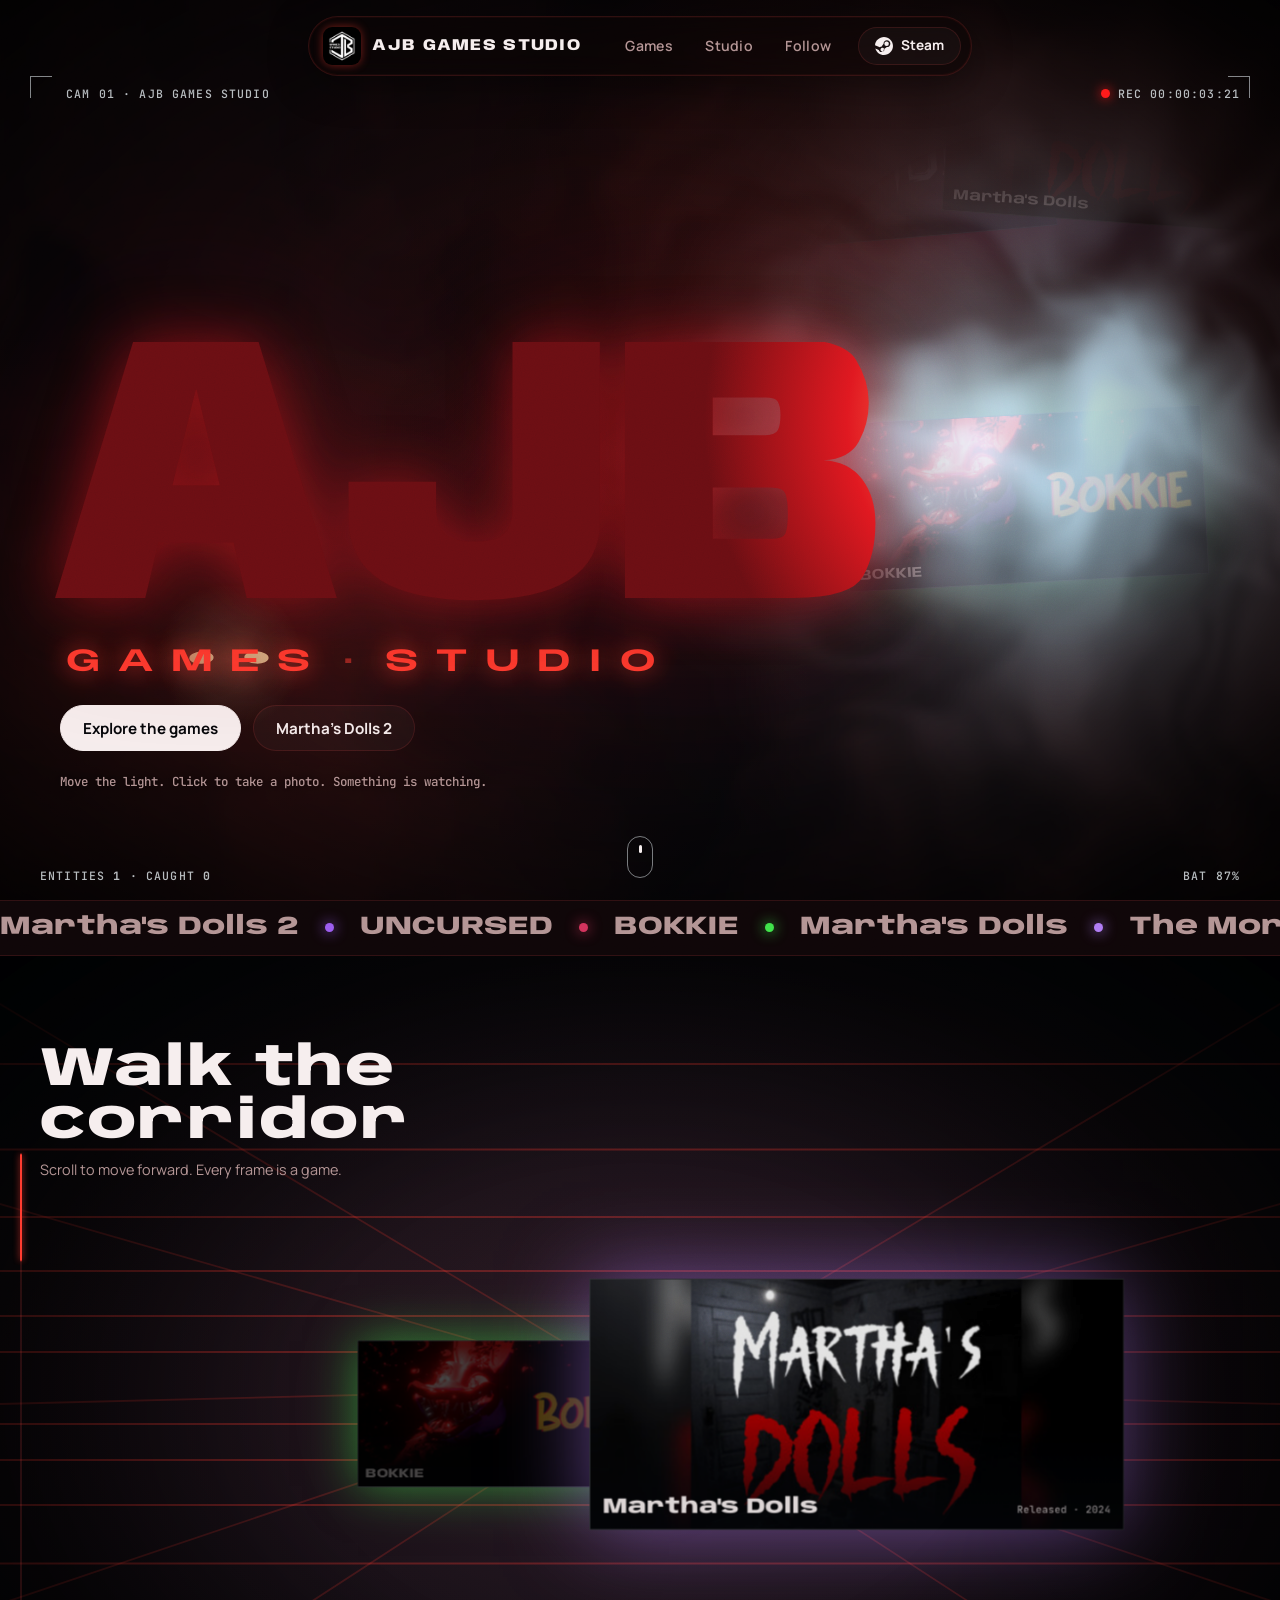
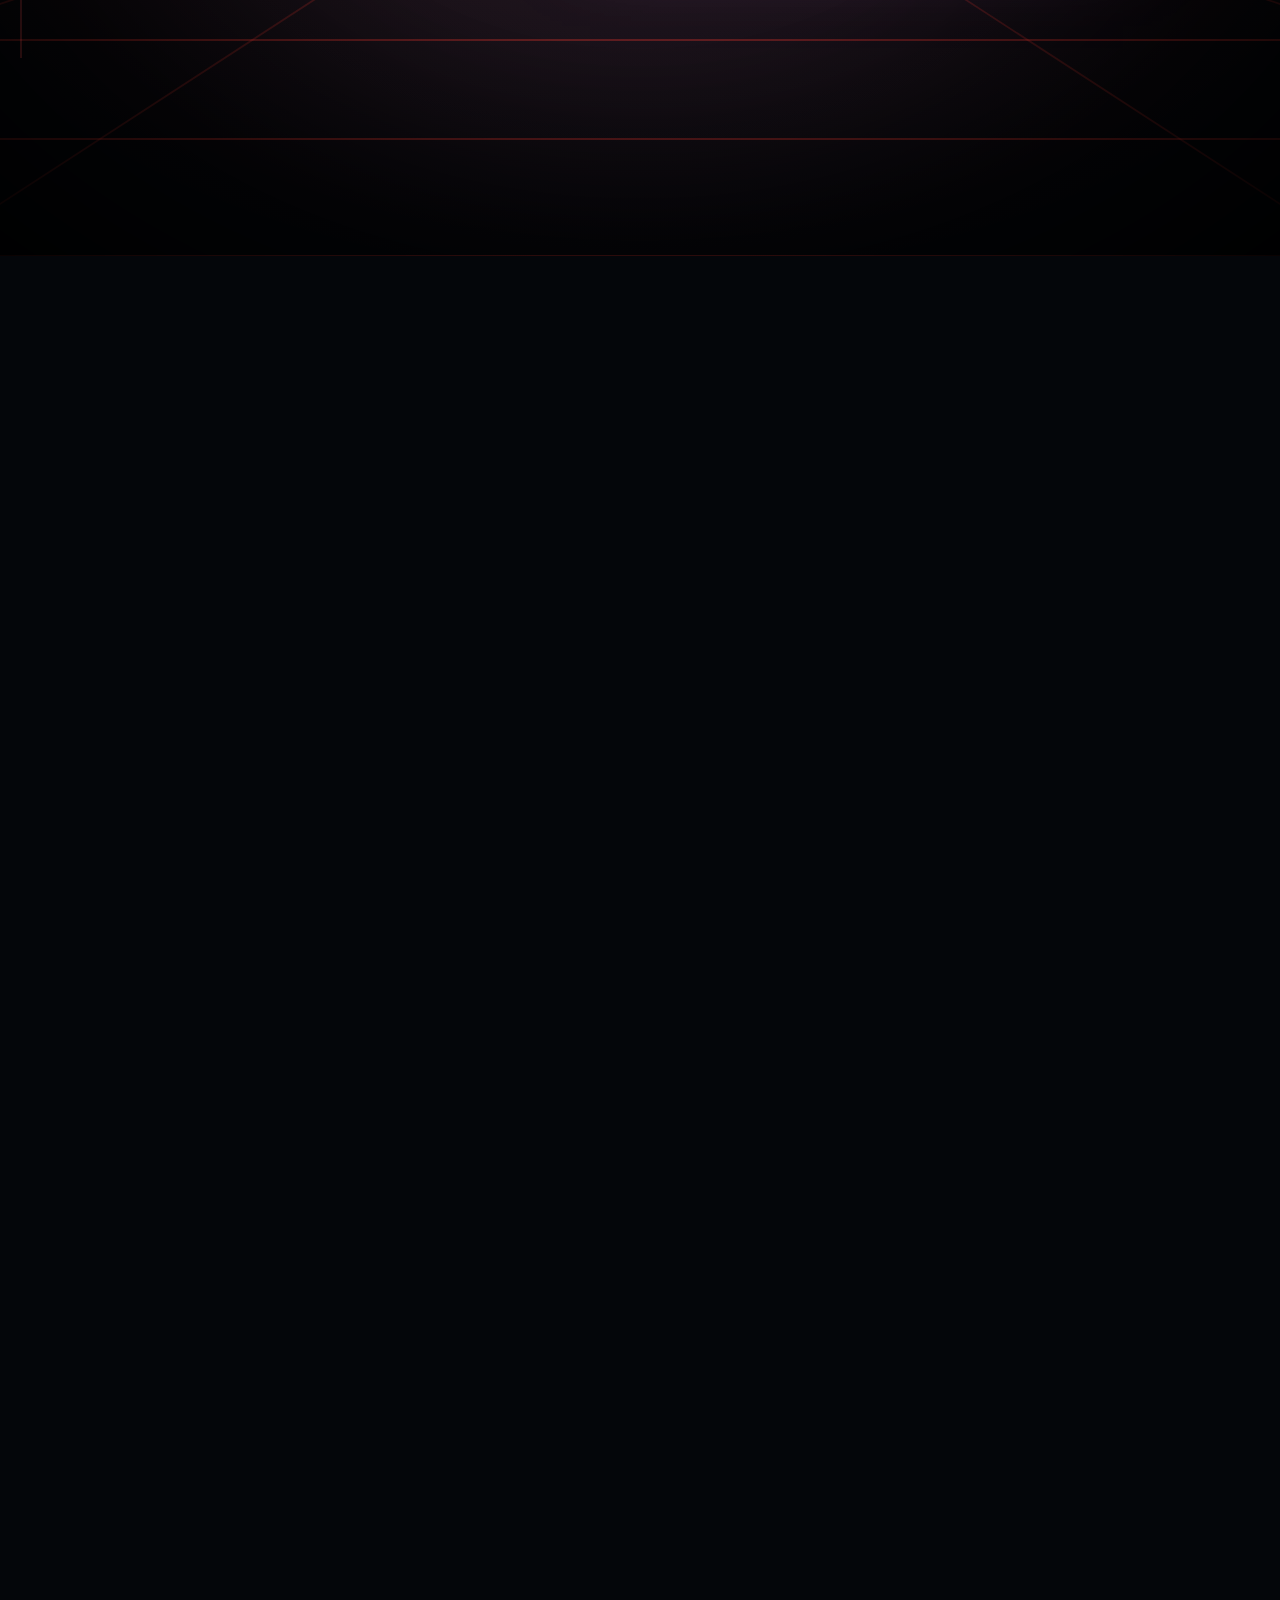
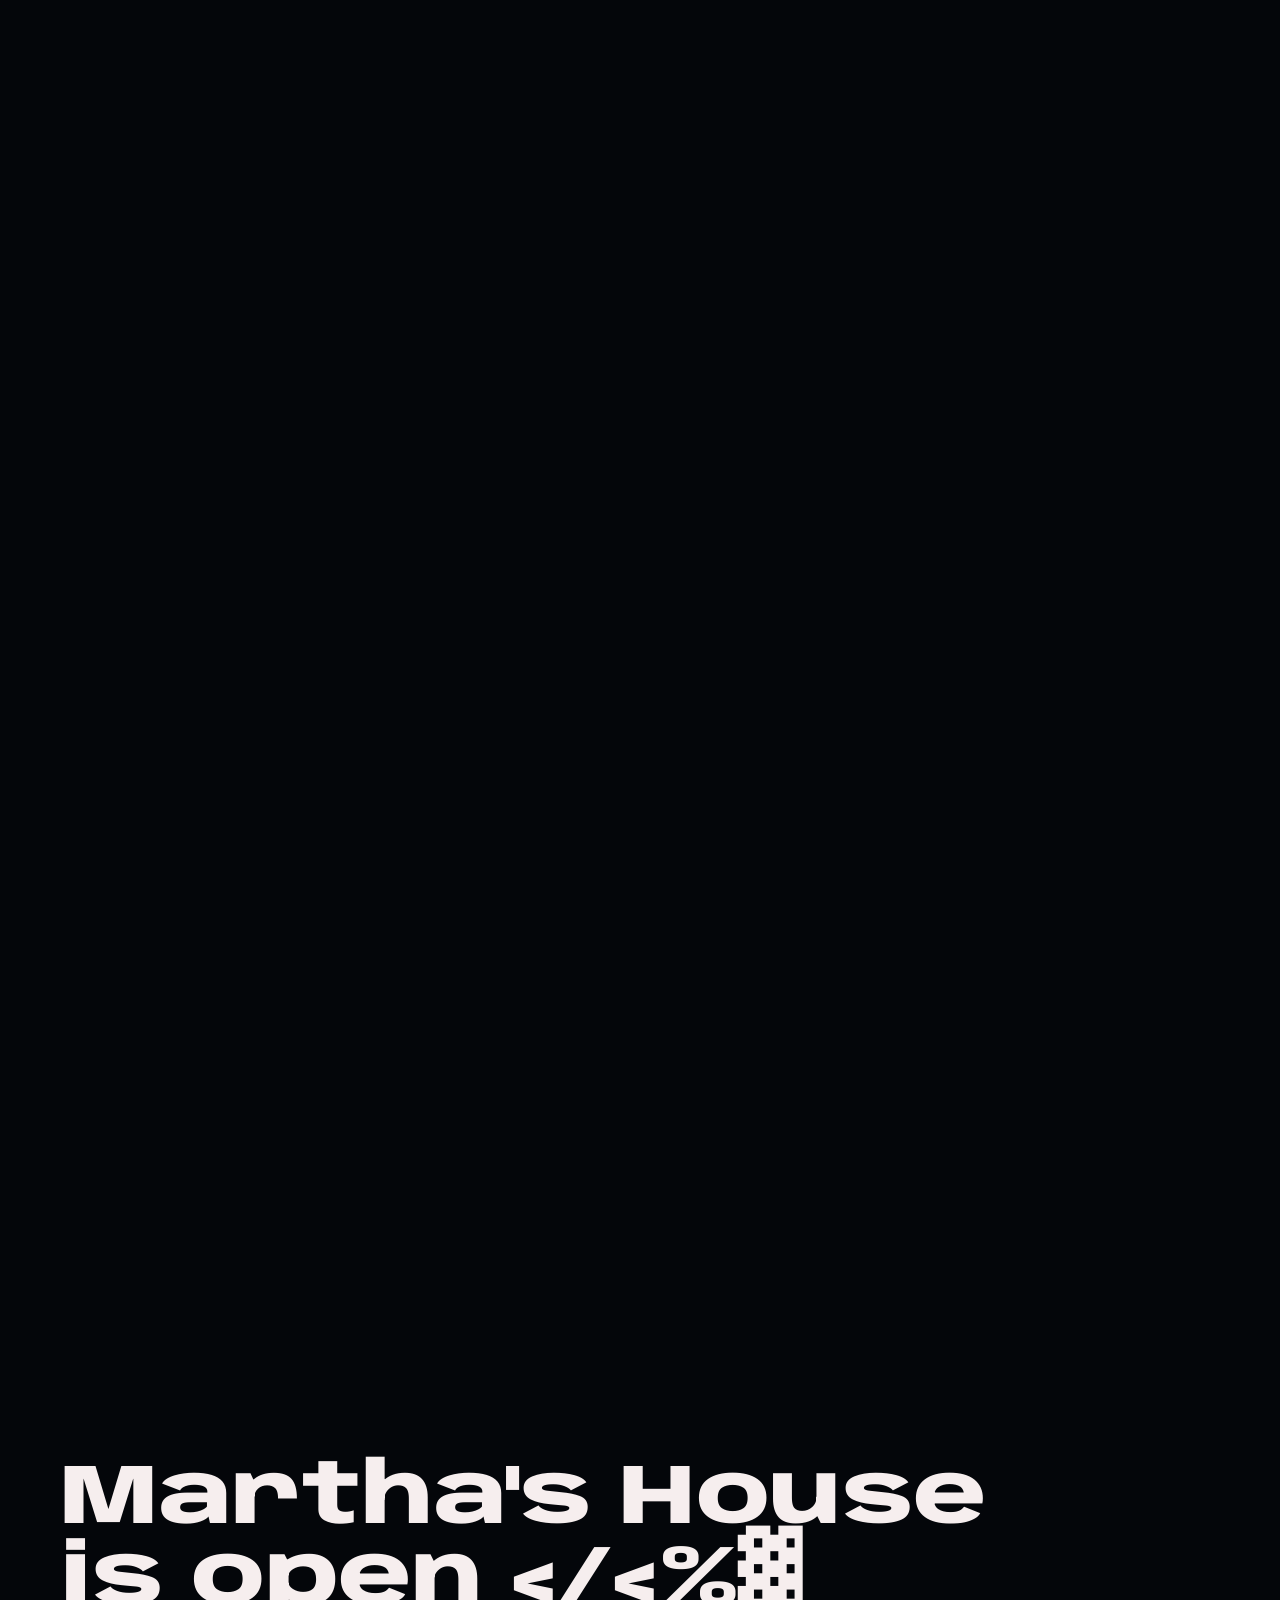
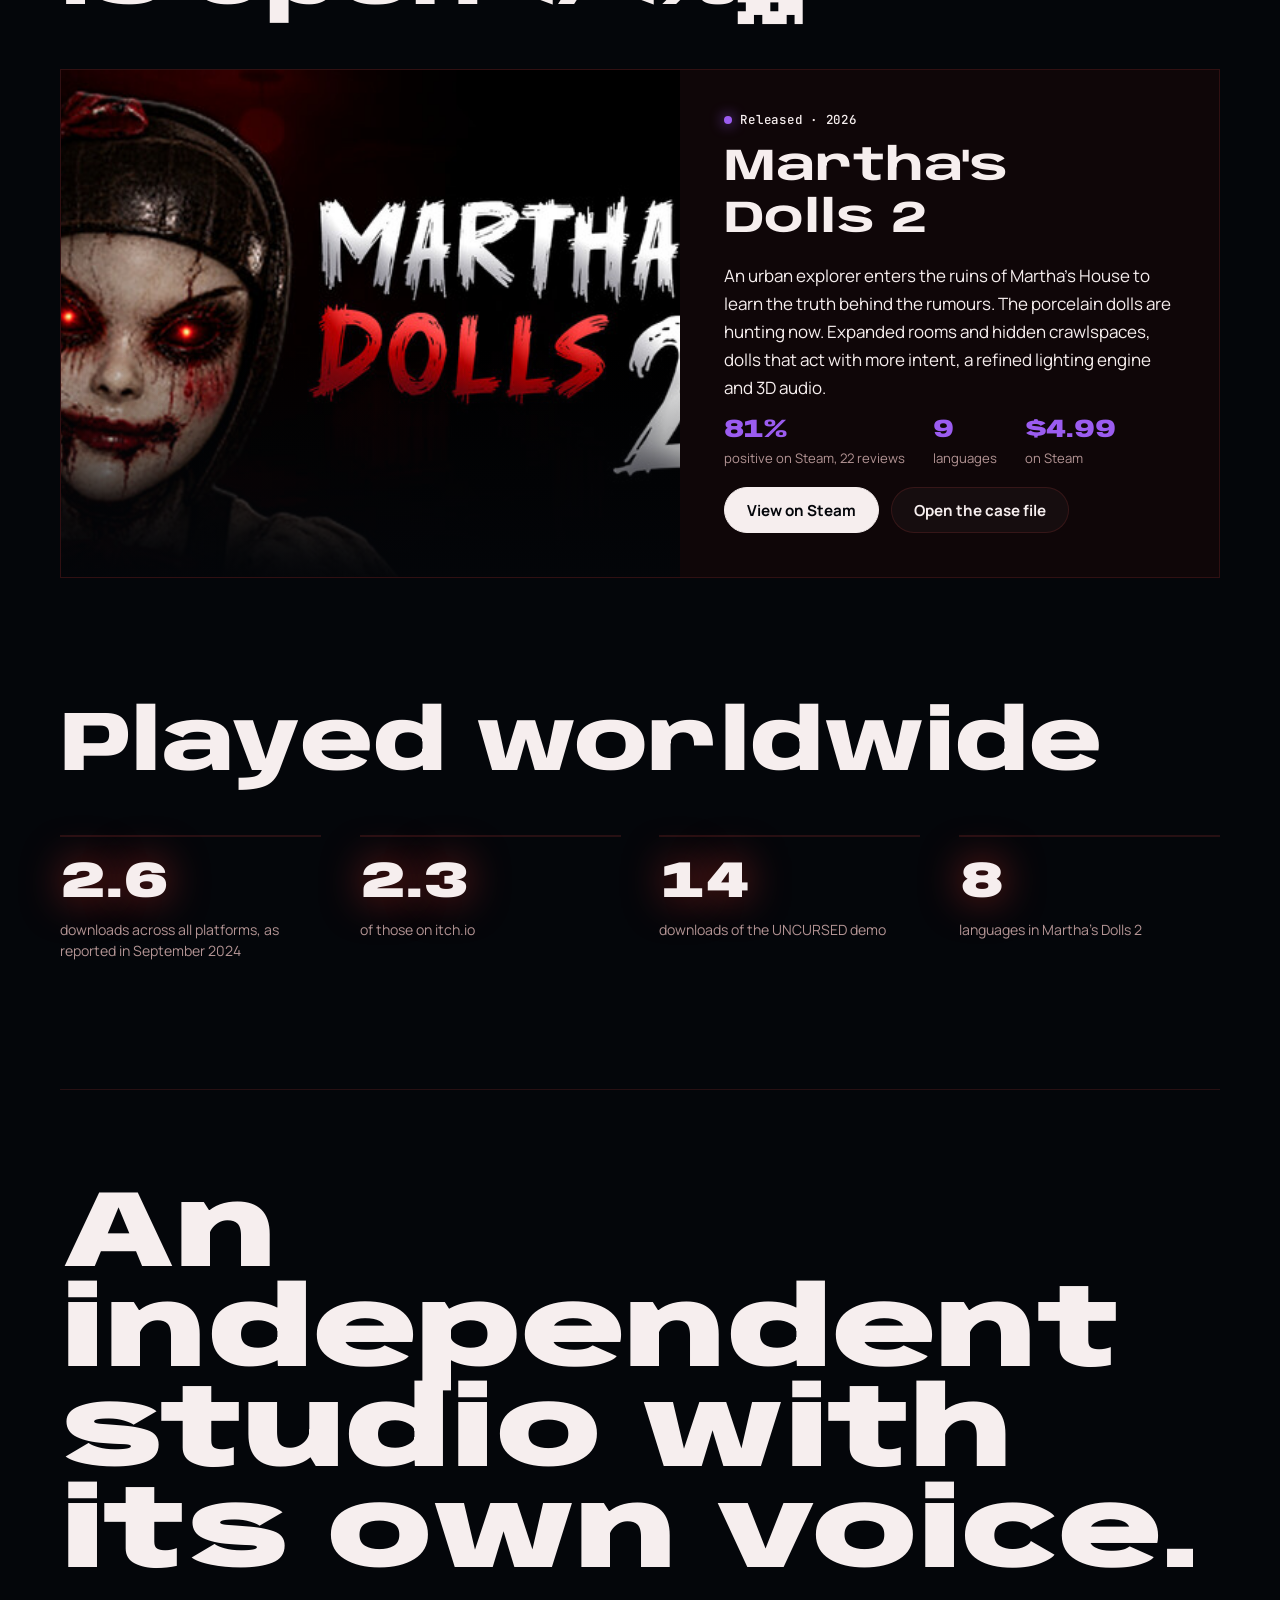
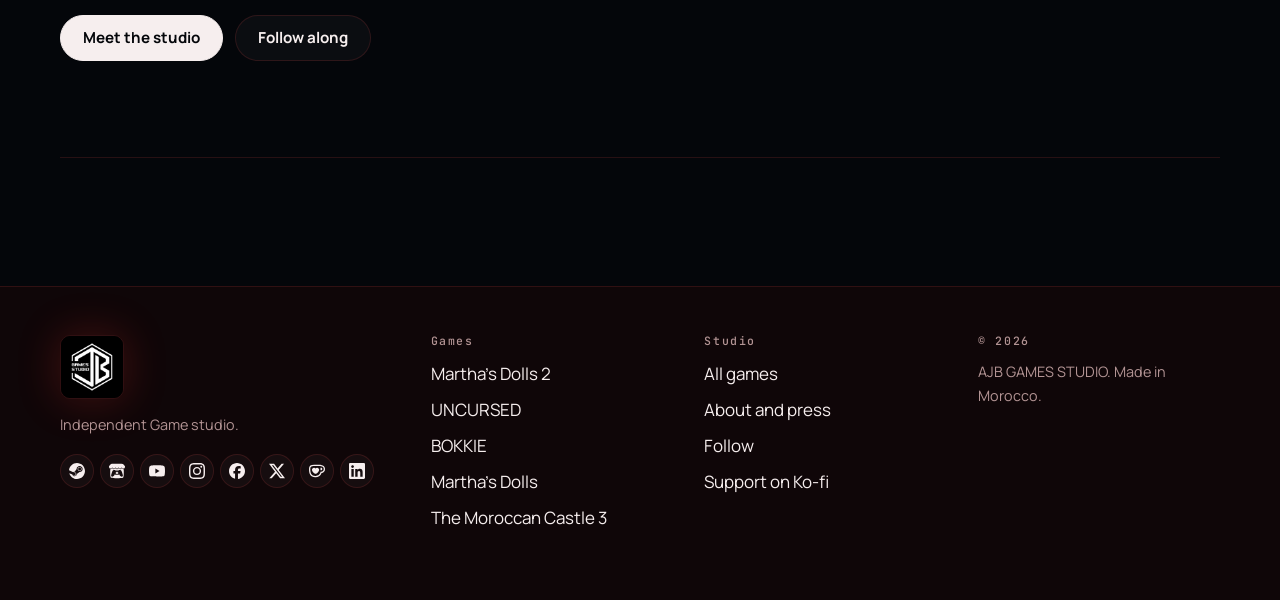
==== commit a7d07990: "Reverting to old version due to errors - V12.4" ====
--- a/index.html
+++ b/index.html
@@ -8,7 +8,7 @@
 <meta property="og:title" content="AJB Games Studio"><meta property="og:description" content="AJB GAMES STUDIO is an independent horror game studio from Morocco. Martha&#39;s Dolls, UNCURSED, BOKKIE, The Moroccan Castle 3 and Martha&#39;s Dolls 2."><meta property="og:type" content="website">
 <meta name="theme-color" content="#04060a">
 <link rel="icon" href="favicon.svg" type="image/svg+xml">
-<link rel="preconnect" href="https://fonts.googleapis.com"><link rel="preconnect" href="https://fonts.gstatic.com" crossorigin><link rel="stylesheet" href="https://fonts.googleapis.com/css2?family=Anybody:wdth,wght@50..150,100..900&family=Barlow+Condensed:wght@700&family=JetBrains+Mono:wght@500&family=Manrope:wght@400;500;700&family=Newsreader:ital,wght@1,400&family=Bebas+Neue&display=swap">
+<link rel="preconnect" href="https://fonts.googleapis.com"><link rel="preconnect" href="https://fonts.gstatic.com" crossorigin><link rel="stylesheet" href="https://fonts.googleapis.com/css2?family=Anybody:wdth,wght@50..150,100..900&family=JetBrains+Mono:wght@500&family=Manrope:wght@400;500;700&family=Newsreader:ital,wght@1,400&family=Bebas+Neue&display=swap">
 <link rel="stylesheet" href="assets/style.css">
 <script>document.documentElement.className='js';document.documentElement.dataset.theme='dark'/* light mode temporarily disabled */</script>
 </head>
@@ -88,7 +88,7 @@
 
 <section class="wrap latest" aria-labelledby="latestT">
 <h2 id="latestT" class="big-h" data-scramble>Martha's House is open again</h2>
-<article class="feature rv" style="--c:#9b5cf0"><div class="art" style="--c:#9b5cf0;--img-pos:22% center"><svg viewBox="0 0 320 200" preserveAspectRatio="xMidYMax slice" aria-hidden="true"><circle cx="160" cy="62" r="9" fill="#020304"/><circle cx="160" cy="94" r="27" fill="#020304"/><path d="M118 200 L136 122 Q160 110 184 122 L202 200Z" fill="#020304"/><circle class="eye" cx="150" cy="94" r="3.4"/><circle class="eye" cx="170" cy="94" r="3.4"/><path d="M60 200 V150 M60 168 l-12 -14 M60 158 l12 -12" stroke="#020304" stroke-width="4" fill="none"/><ellipse class="mist" cx="110" cy="158" rx="150" ry="13"/><ellipse class="mist m2" cx="230" cy="176" rx="130" ry="10"/></svg><img src="images/martha-s-dolls-2-header.jpg" data-fb="https://cdn.akamai.steamstatic.com/steam/apps/4469120/library_hero.jpg https://cdn.cloudflare.steamstatic.com/steam/apps/4469120/library_hero.jpg https://cdn.akamai.steamstatic.com/steam/apps/4469120/header.jpg https://cdn.cloudflare.steamstatic.com/steam/apps/4469120/header.jpg" alt="" loading="lazy" decoding="async" onload="this.classList.add('ok')"></div><div class="feature-body"><span class="status"><i></i>Released · 2026</span>
+<article class="feature rv" style="--c:#9b5cf0"><div class="art" style="--c:#9b5cf0;--img-pos:center 20%"><svg viewBox="0 0 320 200" preserveAspectRatio="xMidYMax slice" aria-hidden="true"><circle cx="160" cy="62" r="9" fill="#020304"/><circle cx="160" cy="94" r="27" fill="#020304"/><path d="M118 200 L136 122 Q160 110 184 122 L202 200Z" fill="#020304"/><circle class="eye" cx="150" cy="94" r="3.4"/><circle class="eye" cx="170" cy="94" r="3.4"/><path d="M60 200 V150 M60 168 l-12 -14 M60 158 l12 -12" stroke="#020304" stroke-width="4" fill="none"/><ellipse class="mist" cx="110" cy="158" rx="150" ry="13"/><ellipse class="mist m2" cx="230" cy="176" rx="130" ry="10"/></svg><img src="images/martha-s-dolls-2-header.jpg" data-fb="https://cdn.akamai.steamstatic.com/steam/apps/4469120/library_hero.jpg https://cdn.cloudflare.steamstatic.com/steam/apps/4469120/library_hero.jpg https://cdn.akamai.steamstatic.com/steam/apps/4469120/header.jpg https://cdn.cloudflare.steamstatic.com/steam/apps/4469120/header.jpg" alt="" loading="lazy" decoding="async" onload="this.classList.add('ok')"></div><div class="feature-body"><span class="status"><i></i>Released · 2026</span>
 <h3>Martha&#39;s Dolls 2</h3><p>An urban explorer enters the ruins of Martha&#39;s House to learn the truth behind the rumours. The porcelain dolls are hunting now. Expanded rooms and hidden crawlspaces, dolls that act with more intent, a refined lighting engine and 3D audio.</p>
 <ul class="facts"><li><b>81%</b><span>positive on Steam, 22 reviews</span></li><li><b>9</b><span>languages</span></li><li><b>$4.99</b><span>on Steam</span></li></ul>
 <div class="row"><a class="btn lamp" href="https://store.steampowered.com/app/4469120/" target="_blank" rel="noopener">View on Steam</a><a class="btn" href="games/martha-s-dolls-2.html">Open the case file</a></div></div></article>
@@ -99,7 +99,7 @@
 <section class="wrap"><div class="band rv"><h2>An independent studio with its own voice.</h2><div class="row"><a class="btn lamp" href="studio.html">Meet the studio</a><a class="btn" href="studio.html#follow">Follow along</a></div></div></section>
 </main>
 <footer><div class="wrap foot">
-<div><img class="foot-logo" src="images/logo.png" alt="AJB Games Studio" onerror="this.style.display='none'"><p class="small">Independent horror games by AJB Games Studio.</p></div>
+<div><img class="foot-logo" src="images/logo.png" alt="AJB Games Studio" onerror="this.style.display='none'"><p class="small">Independent Game studio.</p><ul class="foot-social" aria-label="Social links"><li><a href="https://store.steampowered.com/curator/45501369" target="_blank" rel="noopener noreferrer" aria-label="Steam" title="Steam"><svg viewBox="0 0 24 24" aria-hidden="true"><path d="M11.979 0C5.678 0 .511 4.86.022 11.037l6.432 2.658c.545-.371 1.203-.59 1.912-.59.063 0 .125.004.188.006l2.861-4.142V8.91c0-2.495 2.028-4.524 4.524-4.524 2.494 0 4.524 2.031 4.524 4.527s-2.03 4.525-4.524 4.525h-.105l-4.076 2.911c0 .052.004.105.004.159 0 1.875-1.515 3.396-3.39 3.396-1.635 0-3.016-1.173-3.331-2.727L.436 15.27C1.862 20.307 6.486 24 11.979 24c6.627 0 11.999-5.373 11.999-12S18.605 0 11.979 0zM7.54 18.21l-1.473-.61c.262.543.714.999 1.314 1.25 1.297.539 2.793-.076 3.332-1.375.263-.63.264-1.319.005-1.949s-.75-1.121-1.377-1.383c-.624-.26-1.29-.249-1.878-.03l1.523.63c.956.4 1.409 1.5 1.009 2.455-.397.957-1.497 1.41-2.454 1.012H7.54zm11.415-9.303c0-1.662-1.353-3.015-3.015-3.015-1.665 0-3.015 1.353-3.015 3.015 0 1.665 1.35 3.015 3.015 3.015 1.663 0 3.015-1.35 3.015-3.015zm-5.273-.005c0-1.252 1.013-2.266 2.265-2.266 1.249 0 2.266 1.014 2.266 2.266 0 1.251-1.017 2.265-2.266 2.265-1.253 0-2.265-1.014-2.265-2.265z"/></svg></a></li><li><a href="https://ajbstudio.itch.io/" target="_blank" rel="noopener noreferrer" aria-label="itch.io" title="itch.io"><svg viewBox="0 0 24 24" aria-hidden="true"><path d="M3.13 1.338C2.08 1.96.02 4.328 0 4.95v1.03c0 1.303 1.22 2.45 2.325 2.45 1.33 0 2.436-1.102 2.436-2.41 0 1.308 1.07 2.41 2.4 2.41 1.328 0 2.362-1.102 2.362-2.41 0 1.308 1.137 2.41 2.466 2.41h.024c1.33 0 2.466-1.102 2.466-2.41 0 1.308 1.034 2.41 2.363 2.41 1.33 0 2.4-1.102 2.4-2.41 0 1.308 1.106 2.41 2.435 2.41C22.78 8.43 24 7.282 24 5.98V4.95c-.02-.62-2.082-2.99-3.13-3.612-3.253-.114-5.508-.134-8.87-.133-3.362 0-7.945.053-8.87.133zm6.376 6.477a2.74 2.74 0 0 1-.468.602c-.5.49-1.19.795-1.947.795a2.786 2.786 0 0 1-1.95-.795c-.182-.178-.32-.37-.446-.59-.127.222-.303.412-.486.59a2.788 2.788 0 0 1-1.95.795c-.092 0-.187-.025-.264-.052-.107 1.113-.152 2.176-.168 2.95v.005l-.006 1.167c.02 2.334-.23 7.564 1.03 8.85 1.952.454 5.545.662 9.15.663 3.605 0 7.198-.21 9.15-.664 1.26-1.284 1.01-6.514 1.03-8.848l-.006-1.167v-.004c-.016-.775-.06-1.838-.168-2.95-.077.026-.172.052-.263.052a2.788 2.788 0 0 1-1.95-.795c-.184-.178-.36-.368-.486-.59-.127.22-.265.412-.447.59a2.786 2.786 0 0 1-1.95.794c-.76 0-1.446-.303-1.948-.793a2.74 2.74 0 0 1-.468-.602 2.738 2.738 0 0 1-.463.602 2.787 2.787 0 0 1-1.95.794h-.16a2.787 2.787 0 0 1-1.95-.793 2.738 2.738 0 0 1-.464-.602zm-2.004 2.59v.002c.795.002 1.5 0 2.373.953.687-.072 1.406-.108 2.125-.107.72 0 1.438.035 2.125.107.873-.953 1.578-.95 2.372-.953.376 0 1.876 0 2.92 2.934l1.123 4.028c.832 2.995-.266 3.068-1.636 3.07-2.03-.075-3.156-1.55-3.156-3.025-1.124.184-2.436.276-3.748.277-1.312 0-2.624-.093-3.748-.277 0 1.475-1.125 2.95-3.156 3.026-1.37-.004-2.468-.077-1.636-3.072l1.122-4.027c1.045-2.934 2.545-2.934 2.92-2.934zM12 12.714c-.002.002-2.14 1.964-2.523 2.662l1.4-.056v1.22c0 .056.56.033 1.123.007.562.026 1.124.05 1.124-.008v-1.22l1.4.055C14.138 14.677 12 12.713 12 12.713z"/></svg></a></li><li><a href="https://www.youtube.com/@ajbgamesstudio" target="_blank" rel="noopener noreferrer" aria-label="YouTube" title="YouTube"><svg viewBox="0 0 24 24" aria-hidden="true"><path d="M23.498 6.186a3.016 3.016 0 0 0-2.122-2.136C19.505 3.545 12 3.545 12 3.545s-7.505 0-9.377.505A3.017 3.017 0 0 0 .502 6.186C0 8.07 0 12 0 12s0 3.93.502 5.814a3.016 3.016 0 0 0 2.122 2.136c1.871.505 9.376.505 9.376.505s7.505 0 9.377-.505a3.015 3.015 0 0 0 2.122-2.136C24 15.93 24 12 24 12s0-3.93-.502-5.814zM9.545 15.568V8.432L15.818 12l-6.273 3.568z"/></svg></a></li><li><a href="https://www.instagram.com/ajb_studio/" target="_blank" rel="noopener noreferrer" aria-label="Instagram" title="Instagram"><svg viewBox="0 0 24 24" aria-hidden="true"><path d="M7.0301.084c-1.2768.0602-2.1487.264-2.911.5634-.7888.3075-1.4575.72-2.1228 1.3877-.6652.6677-1.075 1.3368-1.3802 2.127-.2954.7638-.4956 1.6365-.552 2.914-.0564 1.2775-.0689 1.6882-.0626 4.947.0062 3.2586.0206 3.6671.0825 4.9473.061 1.2765.264 2.1482.5635 2.9107.308.7889.72 1.4573 1.388 2.1228.6679.6655 1.3365 1.0743 2.1285 1.38.7632.295 1.6361.4961 2.9134.552 1.2773.056 1.6884.069 4.9462.0627 3.2578-.0062 3.668-.0207 4.9478-.0814 1.28-.0607 2.147-.2652 2.9098-.5633.7889-.3086 1.4578-.72 2.1228-1.3881.665-.6682 1.0745-1.3378 1.3795-2.1284.2957-.7632.4966-1.636.552-2.9124.056-1.2809.0692-1.6898.063-4.948-.0063-3.2583-.021-3.6668-.0817-4.9465-.0607-1.2797-.264-2.1487-.5633-2.9117-.3084-.7889-.72-1.4568-1.3876-2.1228C21.2982 1.33 20.628.9208 19.8378.6165 19.074.321 18.2017.1197 16.9244.0645 15.6471.0093 15.236-.005 11.977.0014 8.718.0076 8.31.0215 7.0301.0839m.1402 21.6932c-1.17-.0509-1.8053-.2453-2.2287-.408-.5606-.216-.96-.4771-1.3819-.895-.422-.4178-.6811-.8186-.9-1.378-.1644-.4234-.3624-1.058-.4171-2.228-.0595-1.2645-.072-1.6442-.079-4.848-.007-3.2037.0053-3.583.0607-4.848.05-1.169.2456-1.805.408-2.2282.216-.5613.4762-.96.895-1.3816.4188-.4217.8184-.6814 1.3783-.9003.423-.1651 1.0575-.3614 2.227-.4171 1.2655-.06 1.6447-.072 4.848-.079 3.2033-.007 3.5835.005 4.8495.0608 1.169.0508 1.8053.2445 2.228.408.5608.216.96.4754 1.3816.895.4217.4194.6816.8176.9005 1.3787.1653.4217.3617 1.056.4169 2.2263.0602 1.2655.0739 1.645.0796 4.848.0058 3.203-.0055 3.5834-.061 4.848-.051 1.17-.245 1.8055-.408 2.2294-.216.5604-.4763.96-.8954 1.3814-.419.4215-.8181.6811-1.3783.9-.4224.1649-1.0577.3617-2.2262.4174-1.2656.0595-1.6448.072-4.8493.079-3.2045.007-3.5825-.006-4.848-.0608M16.953 5.5864A1.44 1.44 0 1 0 18.39 4.144a1.44 1.44 0 0 0-1.437 1.4424M5.8385 12.012c.0067 3.4032 2.7706 6.1557 6.173 6.1493 3.4026-.0065 6.157-2.7701 6.1506-6.1733-.0065-3.4032-2.771-6.1565-6.174-6.1498-3.403.0067-6.156 2.771-6.1496 6.1738M8 12.0077a4 4 0 1 1 4.008 3.9921A3.9996 3.9996 0 0 1 8 12.0077"/></svg></a></li><li><a href="https://www.facebook.com/AJBGAMESTUDIO/" target="_blank" rel="noopener noreferrer" aria-label="Facebook" title="Facebook"><svg viewBox="0 0 24 24" aria-hidden="true"><path d="M9.101 23.691v-7.98H6.627v-3.667h2.474v-1.58c0-4.085 1.848-5.978 5.858-5.978.401 0 .955.042 1.468.103a8.68 8.68 0 0 1 1.141.195v3.325a8.623 8.623 0 0 0-.653-.036 26.805 26.805 0 0 0-.733-.009c-.707 0-1.259.096-1.675.309a1.686 1.686 0 0 0-.679.622c-.258.42-.374.995-.374 1.752v1.297h3.919l-.386 2.103-.287 1.564h-3.246v8.245C19.396 23.238 24 18.179 24 12.044c0-6.627-5.373-12-12-12s-12 5.373-12 12c0 5.628 3.874 10.35 9.101 11.647Z"/></svg></a></li><li><a href="https://x.com/ProgrammerUnity" target="_blank" rel="noopener noreferrer" aria-label="X" title="X"><svg viewBox="0 0 24 24" aria-hidden="true"><path d="M18.901 1.153h3.68l-8.04 9.19L24 22.846h-7.406l-5.8-7.584-6.638 7.584H.474l8.6-9.83L0 1.154h7.594l5.243 6.932ZM17.61 20.644h2.039L6.486 3.24H4.298Z"/></svg></a></li><li><a href="https://ko-fi.com/ajbgamesstudio" target="_blank" rel="noopener noreferrer" aria-label="Ko-fi" title="Ko-fi"><svg viewBox="0 0 24 24" aria-hidden="true"><path d="M11.351 2.715c-2.7 0-4.986.025-6.83.26C2.078 3.285 0 5.154 0 8.61c0 3.506.182 6.13 1.585 8.493 1.584 2.701 4.233 4.182 7.662 4.182h.83c4.209 0 6.494-2.234 7.637-4a9.5 9.5 0 0 0 1.091-2.338C21.792 14.688 24 12.22 24 9.208v-.415c0-3.247-2.13-5.507-5.792-5.87-1.558-.156-2.65-.208-6.857-.208m0 1.947c4.208 0 5.09.052 6.571.182 2.624.311 4.13 1.584 4.13 4v.39c0 2.156-1.792 3.844-3.87 3.844h-.935l-.156.649c-.208 1.013-.597 1.818-1.039 2.546-.909 1.428-2.545 3.064-5.922 3.064h-.805c-2.571 0-4.831-.883-6.078-3.195-1.09-2-1.298-4.155-1.298-7.506 0-2.181.857-3.402 3.012-3.714 1.533-.233 3.559-.26 6.39-.26m6.547 2.287c-.416 0-.65.234-.65.546v2.935c0 .311.234.545.65.545 1.324 0 2.051-.754 2.051-2s-.727-2.026-2.052-2.026m-10.39.182c-1.818 0-3.013 1.48-3.013 3.142 0 1.533.858 2.857 1.949 3.897.727.701 1.87 1.429 2.649 1.896a1.47 1.47 0 0 0 1.507 0c.78-.467 1.922-1.195 2.623-1.896 1.117-1.039 1.974-2.364 1.974-3.897 0-1.662-1.247-3.142-3.039-3.142-1.065 0-1.792.545-2.338 1.298-.493-.753-1.246-1.298-2.312-1.298"/></svg></a></li><li><a href="https://www.linkedin.com/in/ayman-jbari-139204204/" target="_blank" rel="noopener noreferrer" aria-label="LinkedIn" title="LinkedIn"><svg viewBox="0 0 24 24" aria-hidden="true"><path d="M20.447 20.452h-3.554v-5.569c0-1.328-.027-3.037-1.852-3.037-1.853 0-2.136 1.445-2.136 2.939v5.667H9.351V9h3.414v1.561h.046c.477-.9 1.637-1.85 3.37-1.85 3.601 0 4.267 2.37 4.267 5.455v6.286zM5.337 7.433c-1.144 0-2.063-.926-2.063-2.065 0-1.138.92-2.063 2.063-2.063 1.14 0 2.064.925 2.064 2.063 0 1.139-.925 2.065-2.064 2.065zm1.782 13.019H3.555V9h3.564v11.452zM22.225 0H1.771C.792 0 0 .774 0 1.729v20.542C0 23.227.792 24 1.771 24h20.451C23.2 24 24 23.227 24 22.271V1.729C24 .774 23.2 0 22.222 0h.003z"/></svg></a></li></ul></div>
 <div><h2>Games</h2><ul><li><a href="games/martha-s-dolls-2.html">Martha&#39;s Dolls 2</a></li><li><a href="games/uncursed.html">UNCURSED</a></li><li><a href="games/bokkie.html">BOKKIE</a></li><li><a href="games/martha-s-dolls.html">Martha&#39;s Dolls</a></li><li><a href="games/the-moroccan-castle-3.html">The Moroccan Castle 3</a></li></ul></div>
 <div><h2>Studio</h2><ul><li><a href="games.html">All games</a></li><li><a href="studio.html">About and press</a></li><li><a href="studio.html#follow">Follow</a></li><li><a href="https://ko-fi.com/ajbgamesstudio" target="_blank" rel="noopener">Support on Ko-fi</a></li></ul></div>
 <div><h2>&copy; 2026</h2><p class="small">AJB GAMES STUDIO. Made in Morocco.</p></div>
--- a/assets/style.css
+++ b/assets/style.css
@@ -1,11 +1,12 @@
 /* AJB Games Studio. Found-footage horror: void black, crimson torchlight, a camera HUD. */
 :root{
   --void:#04060a;--ink:#0f0608;--panel:#160508;--line:rgba(200,60,60,.18);
-  --bone:#f0e8e8;--mute:#a08080;--torch:#c0392b;--rec:#ff1a1a;--c:#c0392b;
+  --bone:#f6eeee;--mute:#b39494;--torch:#ff3b2f;--rec:#ff1a1a;--c:#e02a20;
   --hf:'Anybody','Arial Narrow',Impact,system-ui,sans-serif;
   --bf:'Manrope',system-ui,-apple-system,'Segoe UI',sans-serif;
   --mono:'JetBrains Mono',ui-monospace,Menlo,Consolas,monospace;
   --ser:'Newsreader',Georgia,serif;
+  --pf:'Bebas Neue',Impact,'Arial Narrow',sans-serif;
   --pad:clamp(16px,4vw,40px);
 }
 *,*::before,*::after{box-sizing:border-box}
@@ -26,52 +27,248 @@
 .grain{position:fixed;inset:-50%;z-index:90;pointer-events:none;opacity:.075;mix-blend-mode:overlay;
   background-image:url("data:image/svg+xml,%3Csvg xmlns='http://www.w3.org/2000/svg' width='220' height='220'%3E%3Cfilter id='n'%3E%3CfeTurbulence type='fractalNoise' baseFrequency='.85' numOctaves='2' stitchTiles='stitch'/%3E%3C/filter%3E%3Crect width='100%25' height='100%25' filter='url(%23n)'/%3E%3C/svg%3E");
   animation:grain 1s steps(6) infinite}
+@media(pointer:coarse){.grain{animation:none;opacity:.05}}
 @keyframes grain{0%{transform:translate(0,0)}20%{transform:translate(-3%,2%)}40%{transform:translate(2%,-3%)}60%{transform:translate(-2%,-1%)}80%{transform:translate(3%,3%)}100%{transform:translate(0,0)}}
 .cursor-light{position:fixed;inset:0;z-index:80;pointer-events:none;opacity:0;transition:opacity .6s;
-  background:radial-gradient(circle 340px at var(--mx,50%) var(--my,50%),rgba(192,57,43,.08),transparent 70%)}
+  background:radial-gradient(circle 340px at var(--mx,50%) var(--my,50%),rgba(255,59,47,.12),transparent 70%)}
 .cursor-light.on{opacity:1}
 .curtain{position:fixed;inset:0;z-index:200;pointer-events:none;background:#000;opacity:0;animation:curtainIn .7s ease-out}
 @keyframes curtainIn{0%{opacity:1}30%{opacity:1}100%{opacity:0}}
 .curtain.out{animation:none;opacity:1;transition:opacity .26s ease-in;
   background:repeating-linear-gradient(0deg,#000 0 3px,#130405 3px 4px)}
 
-/* ---------- header ---------- */
-.site-header{position:fixed;inset:0 0 auto 0;z-index:70;background:linear-gradient(rgba(4,3,3,.92),rgba(4,3,3,.75));backdrop-filter:blur(10px);-webkit-backdrop-filter:blur(10px);border-bottom:1px solid var(--line)}
-.bar{max-width:1240px;margin:auto;padding:0 var(--pad);height:64px;display:flex;align-items:center;justify-content:space-between;gap:16px}
-.brand{display:flex;align-items:center;gap:10px;text-decoration:none}
-.brand .logo{height:34px;width:auto}
-.brand .bar-logo{height:38px;width:auto;filter:drop-shadow(0 0 6px rgba(192,57,43,.35))}
-.brand .word{display:flex;flex-direction:column;line-height:1}
-.brand b{font:800 1.5rem/1 var(--hf);font-variation-settings:"wdth" 140;letter-spacing:.02em}
-.brand .word span{font:500 .62rem/1.2 var(--mono);color:var(--torch);margin-top:3px;letter-spacing:.14em;opacity:.85}
-.nav{display:flex;align-items:center;gap:clamp(12px,3vw,30px)}
-.nav a:not(.btn){text-decoration:none;font-weight:500;color:var(--mute);padding:6px 0;position:relative;transition:color .2s}
-.nav a:not(.btn)::after{content:"";position:absolute;left:0;right:0;bottom:0;height:1px;background:var(--torch);transform:scaleX(0);transform-origin:left;transition:transform .3s}
-.nav a:not(.btn):hover,.nav a[aria-current]{color:var(--bone)}
-.nav a:not(.btn):hover::after,.nav a[aria-current]::after{transform:scaleX(1)}
-.progress{position:absolute;left:0;bottom:-1px;height:2px;width:100%;background:var(--torch);transform:scaleX(0);transform-origin:left;box-shadow:0 0 12px rgba(192,57,43,.8)}
-@media(max-width:560px){.brand .word span{display:none}.nav a:nth-child(3){display:none}.nav{gap:10px}.bar{height:56px}}
-@media(max-width:400px){.nav a:nth-child(2){display:none}.btn.sm{padding:0 12px;font-size:.8rem}}
+/* ============================================================
+   HEADER + NAVIGATION — Floating pill navbar
+   Centered capsule that hovers above the page, not full-width.
+   On mobile collapses to logo + hamburger inside the same pill.
+   ============================================================ */
+
+/* Outer header: no background — just positions the floating pill */
+.site-header {
+  position: fixed; inset: 0 0 auto 0; z-index: 70;
+  display: flex; justify-content: center;
+  padding: 16px var(--pad) 0;
+  pointer-events: none;   /* clicks pass through the gap around the pill */
+  transition: padding .35s cubic-bezier(.4,0,.2,1);
+}
+
+/* The pill itself. Every item sits on one centre line (align-items:center). */
+.bar {
+  --bar-h: 60px;
+  position: relative;
+  pointer-events: auto;
+  display: inline-flex; align-items: center; justify-content: space-between;
+  gap: clamp(20px, 3vw, 40px);
+  height: var(--bar-h); padding: 0 10px 0 14px;
+  max-width: calc(100% - 2 * var(--pad));
+  background: rgba(10,4,5,.55);
+  backdrop-filter: blur(14px) saturate(1.2); -webkit-backdrop-filter: blur(14px) saturate(1.2);
+  border: 1px solid rgba(200,60,60,.2);
+  border-radius: 999px;
+  box-shadow: 0 8px 40px rgba(0,0,0,.45), 0 0 0 1px rgba(255,59,47,.05) inset;
+  transition: height .35s cubic-bezier(.4,0,.2,1), background .35s, border-color .35s, box-shadow .35s;
+}
+
+/* ---- Brand: logo badge + one-line wordmark ---- */
+.brand { display: flex; align-items: center; gap: 11px; text-decoration: none; flex-shrink: 0; }
+.bar-logo {
+  height: 38px; width: 38px; border-radius: 9px;
+  filter: drop-shadow(0 0 5px rgba(255,59,47,.45));
+  flex-shrink: 0;
+  transition: height .35s cubic-bezier(.4,0,.2,1), width .35s cubic-bezier(.4,0,.2,1);
+}
+/* Wordmark "AJB GAMES STUDIO" — Anybody (same family as the site headings), one line */
+.brand .word {
+  display: inline-flex; align-items: center; gap: .4em;
+  line-height: 1; white-space: nowrap;
+  font-family: var(--hf); font-variation-settings: "wdth" 112;
+  font-weight: 800; font-size: 1rem;
+  letter-spacing: .08em; text-transform: uppercase;
+  color: var(--bone);
+  transition: font-size .35s cubic-bezier(.4,0,.2,1);
+}
+.brand .word b, .brand .word span { font: inherit; letter-spacing: inherit; color: inherit; line-height: 1; }
+
+/* (AJB and GAMES STUDIO share the same colour and weight) */
+
+/* ---- Desktop nav links ---- */
+.nav {
+  display: flex; align-items: center;
+  gap: clamp(8px, 1.6vw, 22px);
+  margin-left: auto;
+}
+.nav a:not(.btn) {
+  display: inline-flex; align-items: center;
+  text-decoration: none; font: 600 .88rem/1 var(--bf); letter-spacing: .02em;
+  color: var(--mute); padding: 10px 6px;
+  position: relative; white-space: nowrap; transition: color .2s;
+}
+.nav a:not(.btn)::after {
+  content: ""; position: absolute; left: 6px; right: 6px; bottom: 4px; height: 1.5px;
+  background: var(--torch); transform: scaleX(0); transform-origin: left;
+  transition: transform .3s cubic-bezier(.4,0,.2,1);
+}
+.nav a:not(.btn):hover,
+.nav a:not(.btn)[aria-current] { color: var(--bone); }
+.nav a:not(.btn):hover::after,
+.nav a:not(.btn)[aria-current]::after { transform: scaleX(1); }
+
+/* Steam CTA pill — white background, icon + text, fills red on hover */
+.nav-steam {
+  display: inline-flex; align-items: center; gap: 7px;
+  flex-shrink: 0;
+  background: var(--bone); color: #04060a;
+  border: none; border-radius: 999px;
+  font: 700 .82rem/1 var(--bf); padding: 0 16px 0 12px; height: 38px;
+  transition: background .22s, color .22s, box-shadow .22s, transform .15s, height .35s cubic-bezier(.4,0,.2,1);
+  cursor: pointer; text-decoration: none;
+}
+.nav-steam:hover {
+  background: var(--torch); color: #fff;
+  box-shadow: 0 0 28px rgba(255,59,47,.55);
+  transform: translateY(-1px);
+}
+/* Steam logo icon — real shape, fills with current text color */
+.steam-icon {
+  flex-shrink: 0; width: 18px; height: 18px;
+  fill: currentColor;
+}
+
+/* Reading-progress line: pinned to the very top edge of the viewport */
+.progress {
+  position: absolute; left: 0; top: 0;
+  height: 2px; width: 100%;
+  background: var(--torch); transform: scaleX(0); transform-origin: left;
+  box-shadow: 0 0 12px rgba(255,59,47,.9);
+}
+
+/* ---- Scrolled state: the pill docks into a compact, more solid bar ---- */
+.site-header.is-scrolled { padding-top: 10px; }
+.site-header.is-scrolled .bar {
+  --bar-h: 46px;
+  background: rgba(8,3,4,.92);
+  border-color: rgba(200,60,60,.32);
+  box-shadow: 0 10px 34px rgba(0,0,0,.7), 0 0 0 1px rgba(255,59,47,.07) inset;
+}
+.site-header.is-scrolled .bar-logo { height: 30px; width: 30px; border-radius: 7px; }
+.site-header.is-scrolled .brand .word { font-size: .88rem; }
+.site-header.is-scrolled .nav-steam { height: 32px; font-size: .78rem; }
+.site-header.is-scrolled .menu-btn { width: 36px; height: 36px; }
+.site-header.is-scrolled .nav a:not(.btn)::after { bottom: 2px; }
+
+/* Collapse to logo + hamburger before the pill gets cramped */
+@media (max-width: 760px) {
+  .nav { display: none; }
+  .bar { --bar-h: 54px; padding: 0 8px 0 12px; gap: 16px; }
+  .site-header.is-scrolled .bar { --bar-h: 46px; }
+  .brand .word { font-size: .92rem; letter-spacing: .06em; }
+  .site-header.is-scrolled .brand .word { font-size: .84rem; }
+}
+@media (max-width: 360px) {
+  .brand .word { font-size: .8rem; letter-spacing: .04em; }
+  .bar-logo { height: 32px; width: 32px; }
+  .brand { gap: 8px; }
+}
+@media (prefers-reduced-motion: reduce) {
+  .site-header, .bar, .bar-logo, .brand .word, .nav-steam { transition: none; }
+}
+
+/* Light mode pill */
+[data-theme="light"] .bar {
+  background: rgba(250,246,242,.88);
+  border-color: rgba(150,60,50,.25);
+  box-shadow: 0 8px 32px rgba(0,0,0,.14), 0 0 0 1px rgba(194,35,24,.06) inset;
+}
+
+/* menu panel follows the pill as it shrinks */
+.menu { transition: top .35s cubic-bezier(.4,0,.2,1), transform .3s ease, opacity .3s ease, visibility .3s; }
+.site-header.is-scrolled .menu { top: 66px; }
+[data-theme="light"] .site-header.is-scrolled .bar { background: rgba(250,246,242,.95); }
+
+/* ============================================================
+   MOBILE HAMBURGER + PANEL
+   Full-width slide-down panel with large tap targets.
+   ============================================================ */
+
+/* Hamburger button – only visible on mobile */
+.menu-btn {
+  display: none; flex: none;
+  width: 44px; height: 44px;
+  flex-direction: column; align-items: center; justify-content: center; gap: 5px;
+  border: 1px solid var(--line); border-radius: 10px;
+  background: rgba(255,255,255,.03); cursor: pointer;
+  transition: border-color .25s, background .25s;
+}
+.menu-btn:hover { border-color: var(--torch); background: rgba(255,59,47,.06); }
+/* Three lines – animate to X when expanded */
+.bar-line {
+  display: block; width: 18px; height: 2px;
+  background: var(--bone); border-radius: 2px;
+  transition: transform .3s cubic-bezier(.4,0,.2,1), opacity .25s;
+}
+.menu-btn[aria-expanded="true"] .bar-line:nth-child(1) { transform: translateY(7px) rotate(45deg); }
+.menu-btn[aria-expanded="true"] .bar-line:nth-child(2) { opacity: 0; transform: scaleX(0); }
+.menu-btn[aria-expanded="true"] .bar-line:nth-child(3) { transform: translateY(-7px) rotate(-45deg); }
+
+/* Slide-down panel — drops below the pill */
+.menu {
+  position: fixed; left: var(--pad); right: var(--pad); top: 86px; z-index: 5;
+  display: none;
+  background: rgba(10,4,5,.96);
+  backdrop-filter: blur(16px); -webkit-backdrop-filter: blur(16px);
+  border: 1px solid rgba(200,60,60,.2);
+  border-radius: 20px;
+  box-shadow: 0 26px 60px rgba(0,0,0,.7);
+  transform: translateY(-10px); opacity: 0; visibility: hidden;
+  transition: transform .3s ease, opacity .3s ease, visibility .3s;
+}
+.menu.open { transform: none; opacity: 1; visibility: visible; }
+/* Inner container for padding */
+.menu-inner { padding: 8px var(--pad) 20px; }
+/* Each mobile nav link – large touch target, row with arrow */
+.menu a {
+  display: flex; align-items: center; justify-content: space-between; gap: 12px;
+  padding: 16px 2px; text-decoration: none;
+  font: 700 1.1rem/1 var(--hf); font-variation-settings: "wdth" 115;
+  color: var(--bone); border-bottom: 1px solid var(--line);
+  transition: color .2s, padding-left .2s;
+}
+.menu a:last-child { border-bottom: 0; }
+.menu a:hover { color: var(--torch); padding-left: 6px; }
+/* Arrow indicator on each link */
+.menu a .ext-arrow,
+.menu a::after { color: var(--torch); font-size: .9rem; }
+.menu a:not([href*="steam"])::after { content: "→"; }
+.menu a[aria-current="page"] { color: var(--torch); }
+/* Light mode adjustment */
+[data-theme="light"] .menu { background: rgba(250,248,244,.97); box-shadow: 0 26px 60px rgba(0,0,0,.14); }
+
+/* Show hamburger + menu on mobile */
+@media (max-width: 760px) {
+  .menu-btn { display: flex; }
+  .menu { display: grid; }
+}
+
+.btn:hover{border-color:var(--torch);background:rgba(255,59,47,.1);transform:translateY(-2px)}
+.btn.sm{min-height:36px;padding:0 16px;font-size:.85rem}
+.btn.lamp,.btn.glow{background:var(--bone);color:#04060a;border-color:var(--bone)}
+.btn.lamp:hover{background:var(--torch);color:#fff;border-color:var(--torch);box-shadow:0 0 42px rgba(255,59,47,.7)}
+.btn.glow{background:var(--c);border-color:var(--c);box-shadow:0 0 0 0 transparent}
+.btn.glow:hover{background:var(--c);filter:brightness(1.2);box-shadow:0 0 34px rgba(255,59,47,.7)}
+.btn[aria-pressed=true]{background:var(--bone);color:#04060a;border-color:var(--bone)}
+.row{display:flex;flex-wrap:wrap;gap:12px;align-items:center}
 
 /* ---------- buttons ---------- */
 .btn{display:inline-flex;align-items:center;justify-content:center;gap:8px;min-height:46px;padding:0 22px;border:1px solid var(--line);border-radius:999px;background:rgba(255,255,255,.03);color:var(--bone);font:700 .95rem/1 var(--bf);text-decoration:none;cursor:pointer;transition:border-color .25s,background .25s,box-shadow .25s,transform .25s}
-.btn:hover{border-color:var(--torch);background:rgba(192,57,43,.1);transform:translateY(-2px)}
-.btn.sm{min-height:36px;padding:0 16px;font-size:.85rem}
-.btn.lamp,.btn.glow{background:var(--bone);color:#04060a;border-color:var(--bone)}
-.btn.lamp:hover{background:var(--torch);color:var(--bone);border-color:var(--torch);box-shadow:0 0 30px rgba(192,57,43,.55)}
-.btn.glow{background:var(--c);border-color:var(--c);box-shadow:0 0 0 0 transparent}
-.btn.glow:hover{background:var(--c);filter:brightness(1.2);box-shadow:0 0 34px rgba(192,57,43,.7)}
-.btn[aria-pressed=true]{background:var(--bone);color:#04060a;border-color:var(--bone)}
-.row{display:flex;flex-wrap:wrap;gap:12px;align-items:center}
 
 /* ---------- type ---------- */
-.big-h{font:800 clamp(2.3rem,6.6vw,5.4rem)/.96 var(--hf);font-variation-settings:"wdth" 125;letter-spacing:-.01em;max-width:18ch;text-wrap:balance}
+.big-h{font:800 clamp(2.3rem,6.6vw,5.4rem)/.96 var(--hf);font-variation-settings:"wdth" 125;letter-spacing:-.01em;max-width:min(18ch,100%);text-wrap:balance}
 .big-h.sm{font-size:clamp(1.9rem,4.8vw,3.4rem)}
 h2{font:700 1.15rem/1.2 var(--hf);font-variation-settings:"wdth" 110;letter-spacing:.01em}
 h3{font:700 1.35rem/1.15 var(--hf);font-variation-settings:"wdth" 112}
 p{max-width:64ch}
 .status{display:inline-flex;align-items:center;gap:8px;font:500 .78rem/1 var(--mono);color:var(--bone);letter-spacing:.06em}
-.status i{width:8px;height:8px;border-radius:50%;background:var(--c);box-shadow:0 0 10px var(--c)}
+.status i{width:8px;height:8px;border-radius:50%;background:var(--c);box-shadow:0 0 14px var(--c)}
 .status i.hollow{background:none;border:1.5px solid var(--c);box-shadow:none}
 .tags{display:flex;flex-wrap:wrap;gap:8px;margin-top:18px}
 .tags li{font-size:.8rem;color:var(--mute);border:1px solid var(--line);padding:4px 11px;border-radius:999px}
@@ -80,7 +277,13 @@
 .js .rv{opacity:0;filter:blur(10px);transform:scale(.985);transition:opacity .9s ease,filter .9s ease,transform .9s ease;transition-delay:var(--d,0s)}
 .js .rv.in{opacity:1;filter:none;transform:none}
 
-/* ---------- art + images ---------- */
+/* ============================================================
+   ART CONTAINERS
+   Each game has an SVG placeholder silhouette that shows while
+   the real image loads, then fades out once img.ok is set.
+   --c  = game accent color (set inline via build.mjs)
+   --img-pos = crop anchor (e.g. "center 20%" to show the face)
+   ============================================================ */
 .art{position:relative;overflow:hidden;aspect-ratio:460/215;background:radial-gradient(ellipse at 50% 60%,color-mix(in srgb,var(--c) 38%,#0b0d10) 0,#0b0d10 70%)}
 .art svg{position:absolute;inset:0;width:100%;height:100%}
 .art svg .lit{fill:var(--c)}.art svg .lit-s{stroke:var(--c)}
@@ -89,7 +292,13 @@
 .art svg .bar.b2{animation-delay:-.4s}.art svg .bar.b3{animation-delay:-.8s}
 .art svg .mist{fill:#cfe6f5;opacity:.07;animation:mist 14s ease-in-out infinite alternate}
 .art svg .mist.m2{animation-delay:-6s}
-.art img{position:absolute;inset:0;width:100%;height:100%;object-fit:cover;object-position:var(--img-pos,center top);opacity:0;transition:opacity .6s}
+/* Images cover their art container; --img-pos lets a specific game control the crop anchor */
+.art img {
+  position: absolute; inset: 0; width: 100%; height: 100%;
+  object-fit: cover; object-position: var(--img-pos, center center);
+  opacity: 0; transition: opacity .6s;
+}
+.art.art-contain img{object-fit:contain}
 .art img.ok{opacity:1}
 .art::after{content:"";position:absolute;inset:0;background:linear-gradient(transparent 55%,rgba(4,6,10,.85))}
 @keyframes blink{0%,92%,100%{transform:scaleY(1)}95%{transform:scaleY(.1)}}
@@ -98,7 +307,7 @@
 
 /* ---------- stage: the camera view (hero, game pages, 404) ---------- */
 .stage{position:relative;overflow:hidden;isolation:isolate;background:radial-gradient(ellipse 70% 60% at 68% 28%,#1c0808 0,var(--void) 70%)}
-.stage::before{content:"";position:absolute;inset:-20%;z-index:0;background:radial-gradient(ellipse 40% 30% at 20% 70%,rgba(192,57,43,.1),transparent),radial-gradient(ellipse 45% 35% at 80% 40%,rgba(160,30,20,.08),transparent);animation:drift 26s ease-in-out infinite alternate}
+.stage::before{content:"";position:absolute;inset:-20%;z-index:0;background:radial-gradient(ellipse 40% 30% at 20% 70%,rgba(255,59,47,.14),transparent),radial-gradient(ellipse 45% 35% at 80% 40%,rgba(190,20,10,.1),transparent);animation:drift 26s ease-in-out infinite alternate}
 @keyframes drift{to{transform:translate(6%,-4%) scale(1.1)}}
 .stage canvas{position:absolute;inset:0;width:100%;height:100%;pointer-events:none}
 .stage canvas.gl{z-index:2;mix-blend-mode:screen}
@@ -108,7 +317,8 @@
 .flash{position:absolute;inset:0;z-index:7;pointer-events:none;background:radial-gradient(circle at var(--tx,50%) var(--ty,50%),rgba(255,255,255,.55),rgba(190,230,255,.18) 40%,transparent 70%);opacity:0}
 .flash.pop{animation:pop .42s ease-out}
 @keyframes pop{0%{opacity:0}18%{opacity:.7}100%{opacity:0}}
-.hud{position:absolute;inset:78px var(--pad) 18px;z-index:5;pointer-events:none;font:500 .72rem/1 var(--mono);color:rgba(232,239,244,.78);letter-spacing:.1em}
+/* HUD inset from top accounts for the floating pill height (52px) + 14px gap + 12px breathing room */
+.hud{position:absolute;inset:88px var(--pad) 18px;z-index:5;pointer-events:none;font:500 .72rem/1 var(--mono);color:rgba(232,239,244,.78);letter-spacing:.1em}
 .hud span{position:absolute}
 .hud .tl{left:0;top:0}.hud .tr{right:0;top:0;display:flex;align-items:center;gap:8px}
 .hud .bl{left:0;bottom:0}.hud .br{right:0;bottom:0}
@@ -124,16 +334,26 @@
 .reveal{position:absolute;inset:0;z-index:1;pointer-events:none;
   -webkit-mask-image:radial-gradient(circle var(--tr,260px) at var(--tx,62%) var(--ty,38%),#000 0,rgba(0,0,0,.55) 48%,transparent 100%);
   mask-image:radial-gradient(circle var(--tr,260px) at var(--tx,62%) var(--ty,38%),#000 0,rgba(0,0,0,.55) 48%,transparent 100%)}
-.poster{position:absolute;width:min(34vw,360px);transform:rotate(var(--rot));border:1px solid rgba(255,255,255,.12);background:#05080c;box-shadow:0 0 60px color-mix(in srgb,var(--c) 40%,transparent)}
+.poster{position:absolute;width:min(34vw,360px);transform:rotate(var(--rot));border:1px solid rgba(255,255,255,.14);background:#05080c;box-shadow:0 0 80px color-mix(in srgb,var(--c) 55%,transparent)}
 .poster .art{aspect-ratio:460/215}
 .poster b{position:absolute;left:10px;bottom:8px;z-index:2;font:700 .9rem/1 var(--hf);font-variation-settings:"wdth" 120}
-.hero-body{position:relative;z-index:6;padding-top:120px;padding-bottom:clamp(64px,12vh,120px);pointer-events:none}
+/* padding-top clears the floating pill (52px pill + 14px gap + breathing room) */
+.hero-body{position:relative;z-index:6;padding-top:clamp(100px,14vh,140px);padding-bottom:clamp(64px,12vh,120px);pointer-events:none}
 .hero-body a,.hero-body .btn{pointer-events:auto}
 .hero-logo{height:56px;width:auto;margin-bottom:18px}
-.title{font:900 clamp(7rem,30vw,25rem)/.78 var(--hf);font-variation-settings:"wdth" 140;letter-spacing:-.02em;margin-left:-.04em;
-  background-image:radial-gradient(circle 280px at var(--lx,30%) var(--ly,40%),#fff 0,#ffcccc 18%,#8b1a1a 55%,#1a0505 100%);
-  -webkit-background-clip:text;background-clip:text;-webkit-text-fill-color:transparent;color:transparent}
-.subtitle{font:700 clamp(.9rem,2.4vw,1.5rem)/1 var(--hf);font-variation-settings:"wdth" 150;letter-spacing:.62em;color:var(--torch);margin:18px 0 26px .2em;text-shadow:0 0 18px rgba(192,57,43,.6)}
+.title{font:900 clamp(7rem,30vw,25rem)/.78 var(--hf);font-variation-settings:"wdth" 100;letter-spacing:-.02em;margin-left:-.04em;
+  background-image:radial-gradient(circle 340px at var(--lx,30%) var(--ly,40%),#fff 0,#ffd9cf 8%,#ff6a4a 32%,#e01820 58%,#a01218 82%,#6b0e13 100%);
+  -webkit-background-clip:text;background-clip:text;-webkit-text-fill-color:transparent;color:transparent;
+  filter:drop-shadow(0 0 28px rgba(224,24,32,.5)) drop-shadow(0 0 90px rgba(160,10,16,.35))}
+/* "GAMES STUDIO" — sits right under AJB, large and tight */
+.subtitle {
+  font: 700 clamp(1.1rem, 3.2vw, 2rem)/1 var(--hf);
+  font-variation-settings: "wdth" 150;
+  letter-spacing: .52em; color: var(--torch);
+  margin: 6px 0 26px .2em;           /* tighter gap above — close to AJB */
+  text-shadow: 0 0 26px rgba(255,59,47,.85);
+}
+.subtitle-dot { letter-spacing: .05em; opacity: .5; }
 .hero-body,.ghero-body{text-shadow:0 0 22px #000,0 0 6px rgba(0,0,0,.7)}
 .hero-body .title,.hero-body .btn,.ghero-body .btn{text-shadow:none}
 .lead{font-size:clamp(1.1rem,2.2vw,1.45rem);line-height:1.5;max-width:34ch;margin-bottom:28px}
@@ -146,8 +366,7 @@
 @keyframes cue{0%{opacity:0;transform:translateY(0)}30%{opacity:1}100%{opacity:0;transform:translateY(14px)}}
 @media(max-width:700px){.scroll-cue{display:none}}
 
-/* flicker-bulb: individual letter flicker handled by JS; no base animation */
-.flicker-bulb{}
+/* flicker-bulb: individual letter flicker handled by JS */
 /* letter spans inside the title — inherit the gradient clip */
 .flicker-bulb .bl{display:inline;transition:opacity .04s;-webkit-text-fill-color:inherit}
 
@@ -170,118 +389,125 @@
 .ticker-set i{width:9px;height:9px;border-radius:50%;background:var(--c);box-shadow:0 0 14px var(--c);flex:none}
 @keyframes tick{to{transform:translateX(-50%)}}
 
-/* ---------- VHS shelf ---------- */
-.vhs-section{padding:clamp(60px,10vw,120px) 0;overflow:hidden;position:relative}
-.vhs-section::before{content:"";position:absolute;inset:0;background:radial-gradient(ellipse 80% 60% at 50% 100%,rgba(192,57,43,.07),transparent);pointer-events:none}
-.vhs-head{text-align:center;margin-bottom:clamp(32px,5vw,64px);padding-inline:var(--pad)}
-.vhs-head h2{font:800 clamp(1.8rem,4vw,3rem)/.98 var(--hf);font-variation-settings:"wdth" 130;margin-bottom:10px}
-.vhs-head p{color:var(--mute);font-size:.95rem}
-
-/* the shelf unit */
-.shelf{position:relative;display:flex;align-items:flex-end;justify-content:center;gap:clamp(6px,1.4vw,18px);padding:0 var(--pad) 0;user-select:none}
-/* wooden shelf plank */
-.shelf::after{content:"";position:absolute;left:0;right:0;bottom:-18px;height:18px;
-  background:linear-gradient(180deg,#1a0c08 0,#110704 60%,#0a0402 100%);
-  border-top:2px solid rgba(192,57,43,.35);box-shadow:0 8px 40px rgba(0,0,0,.7)}
-
-/* each tape */
-.vhs{position:relative;width:clamp(72px,10vw,110px);height:clamp(140px,20vw,200px);cursor:pointer;
-  transition:transform .35s cubic-bezier(.34,1.56,.64,1),filter .35s;transform-origin:bottom center;flex-shrink:0}
-.vhs:hover{transform:translateY(-22px) scale(1.04)}
-.vhs.open{transform:translateY(-30px) scale(1.06)}
-
-/* tape body */
-.vhs-body{position:absolute;inset:0;border-radius:4px 4px 3px 3px;overflow:hidden;
-  background:linear-gradient(170deg,#1a1a1a 0,#0d0d0d 100%);
-  border:1px solid rgba(255,255,255,.07);
-  box-shadow:inset 0 1px 0 rgba(255,255,255,.06),0 4px 24px rgba(0,0,0,.6),0 0 0 0 rgba(192,57,43,0);
-  transition:box-shadow .35s}
-.vhs.open .vhs-body{box-shadow:inset 0 1px 0 rgba(255,255,255,.06),0 8px 40px rgba(0,0,0,.7),0 0 28px rgba(192,57,43,.35)}
-
-/* cassette window (the reel cutout) */
-.vhs-body::before{content:"";position:absolute;left:50%;top:28%;transform:translateX(-50%);
-  width:62%;height:22%;border-radius:3px;
-  background:linear-gradient(180deg,#050505,#0a0606);
-  border:1px solid rgba(255,255,255,.09);
-  box-shadow:inset 0 2px 6px rgba(0,0,0,.8)}
-/* reel hubs */
-.vhs-body::after{content:"";position:absolute;left:50%;top:calc(28% + 4%);transform:translateX(-50%);
-  width:45%;height:10%;
-  background:radial-gradient(circle at 28% 50%,rgba(255,255,255,.12) 0,rgba(255,255,255,.04) 30%,transparent 55%),
-             radial-gradient(circle at 72% 50%,rgba(255,255,255,.12) 0,rgba(255,255,255,.04) 30%,transparent 55%);
-  pointer-events:none}
-
-/* spine label */
-.vhs-label{position:absolute;left:8%;right:8%;bottom:10%;height:48%;border-radius:2px;
-  background:var(--lc,#1a1a1a);overflow:hidden;
-  display:flex;flex-direction:column;align-items:center;justify-content:center;gap:4px;padding:6px 4px;
-  box-shadow:inset 0 0 0 1px rgba(255,255,255,.1)}
-/* label noise texture */
-.vhs-label::before{content:"";position:absolute;inset:0;opacity:.08;
-  background-image:url("data:image/svg+xml,%3Csvg xmlns='http://www.w3.org/2000/svg' width='80' height='80'%3E%3Cfilter id='n'%3E%3CfeTurbulence type='fractalNoise' baseFrequency='1.2' numOctaves='2'/%3E%3C/filter%3E%3Crect width='100%25' height='100%25' filter='url(%23n)'/%3E%3C/svg%3E")}
-/* color stripe at top of label */
-.vhs-label::after{content:"";position:absolute;top:0;left:0;right:0;height:4px;background:var(--c,#c0392b)}
-.vhs-title{font:800 clamp(.5rem,.9vw,.72rem)/1.1 var(--hf);font-variation-settings:"wdth" 140;
-  text-align:center;color:#fff;letter-spacing:.04em;text-transform:uppercase;
-  display:-webkit-box;-webkit-line-clamp:3;-webkit-box-orient:vertical;overflow:hidden;position:relative;z-index:1}
-.vhs-year{font:600 clamp(.42rem,.7vw,.62rem)/1 var(--mono);color:rgba(255,255,255,.5);position:relative;z-index:1}
-
-/* info panel that slides up when a tape is selected */
-.vhs-panel{max-width:1240px;margin:clamp(40px,5vw,72px) auto 0;padding-inline:var(--pad);
-  display:grid;grid-template-columns:1fr 1fr;gap:clamp(20px,4vw,48px);align-items:start;
-  opacity:0;transform:translateY(16px);transition:opacity .4s,transform .4s;pointer-events:none}
-.vhs-panel.show{opacity:1;transform:none;pointer-events:auto}
-.vhs-panel-art{position:relative;border-radius:6px;overflow:hidden;aspect-ratio:16/9;background:#0d0406}
-.vhs-panel-art .art{height:100%;border-radius:0}
-/* scanline overlay on art */
-.vhs-panel-art::after{content:"";position:absolute;inset:0;
-  background:repeating-linear-gradient(0deg,rgba(0,0,0,.18) 0 1px,transparent 1px 3px);
-  pointer-events:none;z-index:2}
-.vhs-panel-info{display:flex;flex-direction:column;gap:14px}
-.vhs-panel-info .status{margin-bottom:2px}
-.vhs-panel-info h3{font:800 clamp(1.6rem,3.5vw,2.6rem)/.95 var(--hf);font-variation-settings:"wdth" 130}
-.vhs-panel-info p{color:var(--mute);font-size:.95rem;line-height:1.6}
-.vhs-panel-info .row{margin-top:6px;flex-wrap:wrap}
-
+/* ---------- corridor: a 3D walk through the games ---------- */
+.corridor{background:var(--void)}
+.cor-head{position:absolute;z-index:6;left:var(--pad);top:88px;max-width:min(60ch,60vw);pointer-events:none}
+.cor-head h2{font:800 clamp(1.8rem,4.6vw,3.4rem)/.98 var(--hf);font-variation-settings:"wdth" 130;margin-bottom:8px}
+.cor-scene{display:grid;grid-template-columns:repeat(auto-fill,minmax(260px,1fr));gap:16px;padding:150px var(--pad) 60px;max-width:1240px;margin:auto}
+.cor-pin{position:relative;overflow:hidden;isolation:isolate;background:radial-gradient(ellipse at 50% 50%,#0a1827 0,var(--void) 70%)}
+.frame{display:block;position:relative;text-decoration:none;border:1px solid rgba(255,255,255,.16);background:#05080c;box-shadow:0 0 90px color-mix(in srgb,var(--c) 55%,transparent)}
+.frame .dim{position:absolute;inset:0;background:#000;opacity:var(--dim,0);pointer-events:none;z-index:3}
+.fcap{position:absolute;z-index:2;left:14px;bottom:12px;right:14px;display:flex;justify-content:space-between;align-items:baseline;gap:10px}
+.fcap b{font:800 clamp(1rem,2vw,1.5rem)/1 var(--hf);font-variation-settings:"wdth" 125}
+.fcap small{font:500 .7rem/1 var(--mono);color:var(--bone);opacity:.8}
+.cor-info,.cor-rail,.corridor:not(.live) canvas,.corridor:not(.live) .wall{display:none}
+.corridor:not(.live) .cor-head{position:static;max-width:none;padding:clamp(72px,10vw,120px) var(--pad) 0;margin:auto;width:100%;max-width:1240px}
+.corridor:not(.live) .cor-scene{padding-top:28px}
+.corridor.live .cor-track{height:calc(var(--n) * 95vh + 100svh)}
+.corridor.live .cor-pin{position:sticky;top:0;height:100svh;overflow:hidden}
+.corridor.live .cor-view{position:absolute;inset:0;perspective:900px;perspective-origin:50% 48%}
+.corridor.live .cor-scene{position:absolute;inset:0;display:block;padding:0;max-width:none;transform-style:preserve-3d;will-change:transform}
+.corridor.live .frame{position:absolute;left:50%;top:50%;width:min(52vw,600px);will-change:transform,opacity}
+.corridor.live .frame:hover{border-color:var(--c)}
+.cor-bg{position:absolute;inset:0;z-index:-1;width:100%;height:100%;pointer-events:none}
+[data-theme="light"] .cor-bg{opacity:.55}
+.corridor.live .cor-info{display:flex;position:absolute;z-index:6;bottom:7vh;width:min(380px,40vw);flex-direction:column;gap:10px;padding:20px;border:1px solid var(--line);background:rgba(4,6,10,.72);backdrop-filter:blur(6px);transition:opacity .35s}
+.cor-info[data-side=right]{right:var(--pad)}.cor-info[data-side=left]{left:var(--pad)}
+.cor-info .num{font:500 .75rem/1 var(--mono);color:var(--mute)}
+.cor-info .num b{color:var(--c);font-weight:500}
+.cor-info strong{font:800 clamp(1.4rem,3vw,2.2rem)/1 var(--hf);font-variation-settings:"wdth" 128}
+.cor-info p{font-size:.95rem;color:var(--mute)}
+.cor-info .btn{align-self:flex-start;margin-top:4px}
+.cor-info .when{font:500 .74rem/1 var(--mono);letter-spacing:.08em;color:var(--mute)}
+.corridor.live .cor-rail{display:block;position:absolute;z-index:6;left:calc(var(--pad) / 2);top:22%;bottom:22%;width:2px;background:var(--line)}
+.cor-rail i{position:absolute;left:0;top:0;width:100%;height:100%;background:var(--torch);transform-origin:top;transform:scaleY(var(--p,0));box-shadow:0 0 14px rgba(255,59,47,.9)}
 @media(max-width:760px){
-  .shelf{gap:clamp(4px,2vw,10px)}
-  .vhs{width:clamp(52px,13vw,80px);height:clamp(100px,26vw,150px)}
-  .vhs-title{font-size:clamp(.42rem,1.8vw,.6rem)}
-  .vhs-panel{grid-template-columns:1fr;gap:20px}
-  .vhs-panel-art{aspect-ratio:16/9}
-}
-@media(max-width:480px){
-  .vhs{width:clamp(44px,14vw,66px);height:clamp(88px,28vw,130px)}
-  .vhs-label{bottom:8%;height:44%}
-}
-
-/* ---------- latest release / stats / band ---------- */
-.latest,.wrap>.band,section.wrap{margin-top:clamp(64px,10vw,130px)}
-.latest>.big-h{margin-bottom:clamp(24px,4vw,48px)}
-.feature{display:grid;grid-template-columns:1.15fr 1fr;border:1px solid var(--line);background:var(--ink)}
-.feature>.art{aspect-ratio:auto;min-height:340px;height:100%}
-.feature-body{padding:clamp(22px,4vw,44px);display:flex;flex-direction:column;gap:16px;justify-content:center}
-.feature-body h3{font-size:clamp(1.8rem,4vw,2.8rem);font-variation-settings:"wdth" 130}
-.facts{display:flex;flex-wrap:wrap;gap:12px 28px}
-.facts b{display:block;font:800 1.6rem/1 var(--hf);font-variation-settings:"wdth" 125;color:var(--c)}
-.facts span{font-size:.82rem;color:var(--mute)}
-@media(max-width:820px){.feature{grid-template-columns:1fr}.feature>.art{min-height:0;aspect-ratio:460/215}}
-.stats{display:grid;grid-template-columns:repeat(auto-fit,minmax(210px,1fr));gap:clamp(18px,3vw,40px);margin-top:clamp(24px,4vw,48px);margin-bottom:clamp(40px,6vw,80px)}
+  .corridor.live .frame{width:min(78vw,420px)}
+  .corridor.live .cor-info{left:var(--pad)!important;right:var(--pad)!important;width:auto;bottom:4vh;padding:14px 16px}
+  .cor-head{max-width:80vw}
+}
+
+/* ---------- mobile tape archive (replaces the corridor on small screens) ---------- */
+.tapes{display:none;scroll-margin-top:84px}
+.tape-deck{display:flex;gap:14px;overflow-x:auto;scroll-snap-type:x mandatory;padding:26px var(--pad) 12px;-webkit-overflow-scrolling:touch;scrollbar-width:none}
+.tape-deck::-webkit-scrollbar{display:none}
+.tape{flex:0 0 min(78%,340px);scroll-snap-align:center;text-decoration:none;border:1px solid var(--line);background:var(--ink);box-shadow:0 16px 44px rgba(0,0,0,.5);opacity:.55;transform:scale(.94);transition:transform .3s,border-color .3s,opacity .3s,box-shadow .3s}
+.tape.on{opacity:1;transform:none;border-color:var(--c);box-shadow:0 0 44px color-mix(in srgb,var(--c) 45%,transparent)}
+.tape .art{aspect-ratio:460/215}
+.tape-label{display:flex;align-items:baseline;justify-content:space-between;gap:10px;padding:12px 14px;border-top:1px solid var(--line)}
+.tape-label b{font:800 1.05rem/1.1 var(--hf);font-variation-settings:"wdth" 112;color:var(--bone)}
+.tape-label small{font:500 .68rem/1 var(--mono);color:var(--mute);white-space:nowrap}
+.tape-hud{display:flex;align-items:baseline;gap:14px;margin-top:2px}
+.tape-hud .num{font:500 .75rem/1 var(--mono);color:var(--mute);flex:none}
+.tape-hud .num b{color:var(--torch)}
+.tape-hud p{font:italic 400 .95rem/1.4 var(--ser);color:var(--mute);max-width:30ch}
+[data-theme="light"] .tape.on{box-shadow:0 0 34px color-mix(in srgb,var(--c) 30%,transparent)}
+
+/* ============================================================
+   FEATURED GAME BLOCK (latest release on home page)
+   Two-column on wide screens, single column on narrow.
+   ============================================================ */
+.latest, .wrap>.band, section.wrap { margin-top: clamp(64px,10vw,130px); }
+.latest>.big-h { margin-bottom: clamp(24px,4vw,48px); }
+
+/* Side-by-side: art left, details right */
+.feature {
+  display: grid;
+  grid-template-columns: minmax(0,1.15fr) minmax(0,1fr);
+  border: 1px solid var(--line); background: var(--ink);
+  container-type: inline-size;   /* enables container queries inside */
+}
+/* Art fills the left column at full height */
+.feature>.art { aspect-ratio: auto; min-height: 300px; height: 100%; }
+.feature-body {
+  padding: clamp(22px,4vw,44px);
+  display: flex; flex-direction: column; gap: 16px; justify-content: center;
+}
+.feature-body h3 {
+  font-size: clamp(1.6rem,4vw,2.8rem);
+  font-variation-settings: "wdth" 130;
+}
+/* Quick-stat row (reviews, languages, price) */
+.facts { display: flex; flex-wrap: wrap; gap: 12px 28px; }
+.facts b {
+  display: block;
+  font: 800 1.6rem/1 var(--hf); font-variation-settings: "wdth" 125;
+  color: var(--c);
+}
+.facts span { font-size: .82rem; color: var(--mute); }
+
+/* Collapse to single column below 820px */
+@media (max-width: 820px) {
+  .feature { grid-template-columns: 1fr; }
+  .feature>.art { min-height: 0; aspect-ratio: 16/9; }
+}
+.stats{display:grid;grid-template-columns:repeat(auto-fit,minmax(210px,1fr));gap:clamp(18px,3vw,40px);margin-top:clamp(24px,4vw,48px)}
 .stat{border-top:2px solid var(--line);padding-top:20px}
-.stat b{display:block;font:900 clamp(2.4rem,5.5vw,4.2rem)/1 var(--hf);font-variation-settings:"wdth" 130;color:var(--bone);font-variant-numeric:tabular-nums;white-space:nowrap;text-shadow:0 0 36px rgba(192,57,43,.4)}
+.stat b{display:block;font:900 clamp(1.7rem,5vw,3.2rem)/1 var(--hf);font-variation-settings:"wdth" 130;color:var(--bone);font-variant-numeric:tabular-nums;white-space:nowrap;text-shadow:0 0 42px rgba(255,59,47,.55)}
 .stat span{display:block;margin-top:12px;color:var(--mute);font-size:.88rem;max-width:28ch;line-height:1.45}
 .band{padding:clamp(40px,8vw,96px) 0;border-block:1px solid var(--line);display:flex;flex-direction:column;gap:28px;align-items:flex-start}
-.band h2{font:900 clamp(2.4rem,8.5vw,7rem)/.92 var(--hf);font-variation-settings:"wdth" 135;max-width:12ch;letter-spacing:-.015em}
-footer{margin-top:clamp(70px,10vw,130px);border-top:1px solid var(--line);background:var(--ink);padding:48px 0 60px}
-.foot{display:grid;grid-template-columns:1.4fr 1fr 1fr 1fr;gap:32px}
-.foot h2{font:500 .72rem/1 var(--mono);letter-spacing:.14em;color:var(--mute);margin-bottom:14px}
-.foot li{margin-bottom:8px}.foot a{text-decoration:none;color:var(--bone)}.foot a:hover{color:var(--torch)}
-@media(max-width:480px){.foot{grid-template-columns:1fr}.foot .mark{font-size:2.4rem}}
-.foot .mark{font:900 3rem/1 var(--hf);font-variation-settings:"wdth" 150;margin-bottom:10px}
-@media(max-width:760px){.foot{grid-template-columns:1fr 1fr}}
+.band h2{font:900 clamp(2.4rem,8.5vw,7rem)/.92 var(--hf);font-variation-settings:"wdth" 135;max-width:min(12ch,100%);letter-spacing:-.015em}
+/* ============================================================
+   FOOTER
+   4-column grid → 2-column → 1-column on mobile.
+   ============================================================ */
+footer {
+  margin-top: clamp(70px,10vw,130px);
+  border-top: 1px solid var(--line); background: var(--ink); padding: 48px 0 60px;
+}
+.foot { display: grid; grid-template-columns: 1.4fr 1fr 1fr 1fr; gap: 32px; }
+.foot h2 { font: 500 .72rem/1 var(--mono); letter-spacing: .14em; color: var(--mute); margin-bottom: 14px; }
+.foot li { margin-bottom: 8px; }
+.foot a { text-decoration: none; color: var(--bone); }
+.foot a:hover { color: var(--torch); }
+@media (max-width: 760px) { .foot { grid-template-columns: 1fr 1fr; } }
+@media (max-width: 480px) { .foot { grid-template-columns: 1fr; } .foot .mark { font-size: 2.4rem; } }
+.foot .mark{font:900 3rem/1 var(--hf);font-variation-settings:"wdth" 100;margin-bottom:10px}
+.foot-logo{display:block;height:64px;width:64px;border-radius:10px;border:1px solid var(--line);box-shadow:0 0 44px rgba(255,59,47,.22);margin-bottom:14px}
 
 /* ---------- inner pages ---------- */
-.page{padding-top:124px}
+/* Floating pill = 52px + 14px top gap → 80px clearance total */
+.page{padding-top:96px}
 .page-title{margin-bottom:clamp(28px,5vw,56px)}
 .page-title p{margin-top:18px;color:var(--mute);font-size:1.15rem}
 .filters{display:flex;flex-wrap:wrap;gap:10px;margin-bottom:28px}
@@ -301,14 +527,15 @@
 .glyph{position:relative;z-index:2;font:900 4rem/1 var(--hf);color:var(--c);opacity:.8}
 @keyframes flick{0%,100%{opacity:.8}40%{opacity:.3}45%{opacity:1}70%{opacity:.5}}
 
-.studio{display:grid;grid-template-columns:1.2fr 1fr;gap:clamp(28px,6vw,80px);margin-top:20px}
+.studio{display:grid;grid-template-columns:1.2fr 1fr;gap:clamp(28px,6vw,80px)}
+.page>section{margin-top:clamp(56px,8vw,110px)}
 .studio h2{margin-bottom:18px}
 .studio p+p{margin-top:14px;color:var(--mute)}
 .quote{font:italic 400 clamp(1.6rem,3.4vw,2.4rem)/1.25 var(--ser);margin-bottom:26px;color:var(--bone)}
 .tl{position:relative;padding-left:26px}
 .tl::before,.tl::after{content:"";position:absolute;left:5px;top:6px;bottom:6px;width:2px}
 .tl::before{background:var(--line)}
-.tl::after{background:var(--torch);box-shadow:0 0 12px rgba(192,57,43,.6);transform-origin:top;transform:scaleY(var(--p,0))}
+.tl::after{background:var(--torch);box-shadow:0 0 14px rgba(255,59,47,.85);transform-origin:top;transform:scaleY(var(--p,0))}
 .tl li{position:relative;padding-bottom:26px}
 .tl li::before{content:"";position:absolute;left:-26px;top:7px;width:12px;height:12px;border-radius:50%;background:var(--void);border:2px solid var(--c)}
 .tl time{display:block;font:500 .78rem/1 var(--mono);color:var(--c);margin-bottom:6px}
@@ -319,7 +546,7 @@
 .socials{grid-template-columns:repeat(auto-fit,minmax(220px,1fr))}
 .press a,.socials a{display:flex;justify-content:space-between;gap:14px;height:100%;padding:20px;border:1px solid var(--line);background:var(--ink);text-decoration:none;transition:border-color .25s,transform .25s}
 .press a{flex-direction:column}
-.press a:hover,.socials a:hover{border-color:var(--torch);transform:translateY(-3px);box-shadow:0 4px 20px rgba(192,57,43,.12)}
+.press a:hover,.socials a:hover{border-color:var(--torch);transform:translateY(-3px);box-shadow:0 4px 20px rgba(255,59,47,.12)}
 .press small{font:500 .74rem/1.3 var(--mono);color:var(--torch)}
 .press span{color:var(--mute);font-size:.95rem}
 .socials strong{display:block;font:700 1.1rem/1.2 var(--hf);font-variation-settings:"wdth" 115}
@@ -333,7 +560,7 @@
 .ghero .layer .art::after{background:linear-gradient(transparent 30%,#04060a 98%)}
 .ghero-body{position:relative;z-index:6;padding-top:130px;padding-bottom:clamp(40px,8vh,80px);display:flex;flex-direction:column;gap:14px;align-items:flex-start;pointer-events:none}
 .ghero-body a,.ghero-body .btn{pointer-events:auto}
-.ghero h1{font:900 clamp(3rem,10.5vw,9rem)/.88 var(--hf);font-variation-settings:"wdth" 135;letter-spacing:-.015em;max-width:12ch;text-shadow:0 0 50px color-mix(in srgb,var(--c) 55%,transparent);text-wrap:balance}
+.ghero h1{font:900 clamp(3rem,10.5vw,9rem)/.88 var(--hf);font-variation-settings:"wdth" 135;letter-spacing:-.015em;max-width:min(12ch,100%);text-shadow:0 0 50px color-mix(in srgb,var(--c) 55%,transparent);text-wrap:balance}
 .ghero .tagline{font:italic 400 clamp(1.2rem,2.6vw,1.8rem)/1.3 var(--ser);color:var(--bone);max-width:30ch}
 .back{text-decoration:none;color:var(--mute);font-weight:700;font-size:.9rem}
 .back:hover{color:var(--bone)}
@@ -346,7 +573,7 @@
 .lede{font:italic 400 clamp(1.35rem,2.6vw,1.85rem)/1.4 var(--ser);margin-bottom:18px}
 .about p+p{color:var(--mute)}
 .inside li{position:relative;padding:12px 0 12px 22px;border-bottom:1px solid var(--line)}
-.inside li::before{content:"";position:absolute;left:0;top:1.35em;width:8px;height:8px;background:var(--c);box-shadow:0 0 10px var(--c);transform:rotate(45deg)}
+.inside li::before{content:"";position:absolute;left:0;top:1.35em;width:8px;height:8px;background:var(--c);box-shadow:0 0 14px var(--c);transform:rotate(45deg)}
 @media(max-width:820px){.about{grid-template-columns:1fr}}
 .play{display:grid;grid-template-columns:1fr 1fr;margin-top:clamp(48px,8vw,100px);border:1px solid var(--line);background:var(--ink)}
 .play>.art{aspect-ratio:auto;min-height:260px}
@@ -367,44 +594,112 @@
 
 /* ---------- coming soon card ---------- */
 .coming-soon-art{position:relative;overflow:hidden;aspect-ratio:460/215;background:#050206;display:flex;align-items:center;justify-content:center;flex-direction:column;gap:12px}
-.coming-soon-art::before{content:"";position:absolute;inset:0;background:repeating-linear-gradient(0deg,rgba(192,57,43,.04) 0 2px,transparent 2px 6px),repeating-linear-gradient(90deg,rgba(192,57,43,.02) 0 1px,transparent 1px 40px)}
-.coming-soon-art::after{content:"";position:absolute;inset:0;background:radial-gradient(ellipse 60% 60% at 50% 50%,rgba(192,57,43,.12),transparent 70%)}
-.coming-soon-art .cs-label{position:relative;z-index:2;font:800 .7rem/1 var(--mono);letter-spacing:.25em;color:rgba(192,57,43,.7);text-transform:uppercase;border:1px solid rgba(192,57,43,.3);padding:5px 12px;border-radius:2px;animation:csflick 3.5s steps(1) infinite}
+.coming-soon-art::before{content:"";position:absolute;inset:0;background:repeating-linear-gradient(0deg,rgba(255,59,47,.04) 0 2px,transparent 2px 6px),repeating-linear-gradient(90deg,rgba(255,59,47,.02) 0 1px,transparent 1px 40px)}
+.coming-soon-art::after{content:"";position:absolute;inset:0;background:radial-gradient(ellipse 60% 60% at 50% 50%,rgba(255,59,47,.12),transparent 70%)}
+.coming-soon-art .cs-label{position:relative;z-index:2;font:800 .7rem/1 var(--mono);letter-spacing:.25em;color:rgba(255,59,47,.7);text-transform:uppercase;border:1px solid rgba(255,59,47,.3);padding:5px 12px;border-radius:2px;animation:csflick 3.5s steps(1) infinite}
 .coming-soon-art .cs-mark{position:relative;z-index:2;font:900 clamp(1.4rem,4vw,2.2rem)/1 var(--hf);font-variation-settings:"wdth" 140;color:rgba(240,220,220,.12);letter-spacing:.04em}
 @keyframes csflick{0%,100%{opacity:1}45%{opacity:1}50%{opacity:.2}55%{opacity:1}70%{opacity:.4}75%{opacity:1}}
-
-/* ---------- light mode ---------- */
-[data-theme=light]{
-  --void:#f0eded;--ink:#e6dede;--panel:#ddd4d4;--line:rgba(140,40,30,.18);
-  --bone:#0f0608;--mute:#5a3535;--torch:#c0392b;--rec:#c0392b;--c:#c0392b;
-}
-[data-theme=light] body{background:var(--void);color:var(--bone)}
-[data-theme=light] .site-header{background:linear-gradient(rgba(240,237,237,.95),rgba(240,237,237,.8))}
-[data-theme=light] .stage{background:radial-gradient(ellipse 70% 60% at 68% 28%,#e0c8c8 0,var(--void) 70%)}
-[data-theme=light] .stage::before{background:radial-gradient(ellipse 40% 30% at 20% 70%,rgba(192,57,43,.08),transparent),radial-gradient(ellipse 45% 35% at 80% 40%,rgba(160,30,20,.06),transparent)}
-[data-theme=light] .title{background-image:radial-gradient(circle 280px at var(--lx,30%) var(--ly,40%),#8b1a1a 0,#c0392b 25%,#5a1515 60%,#1a0505 100%)}
-[data-theme=light] .grain{opacity:.04;mix-blend-mode:multiply}
-[data-theme=light] .ticker{background:var(--ink)}
-[data-theme=light] .feature,.feature-body,[data-theme=light] .card,[data-theme=light] .card-body,
-[data-theme=light] .cor-info,[data-theme=light] .cor-pin,[data-theme=light] .gfacts>div,
-[data-theme=light] .play,[data-theme=light] .pager a,[data-theme=light] .press a,
-[data-theme=light] .socials a{background:var(--ink);border-color:var(--line)}
-[data-theme=light] footer{background:var(--ink)}
-[data-theme=light] .coming-soon-art{background:#e8d8d8}
-[data-theme=light] .art{background:radial-gradient(ellipse at 50% 60%,color-mix(in srgb,var(--c) 25%,#ddd4d4) 0,#ddd4d4 70%)}
-/* theme toggle button */
-.theme-btn{background:none;border:1px solid var(--line);border-radius:999px;cursor:pointer;
-  display:flex;align-items:center;gap:6px;padding:0 12px;height:32px;color:var(--mute);
-  font:500 .78rem/1 var(--mono);letter-spacing:.06em;transition:border-color .2s,color .2s}
-.theme-btn:hover{border-color:var(--torch);color:var(--bone)}
-.theme-btn svg{width:14px;height:14px;fill:none;stroke:currentColor;stroke-width:2;stroke-linecap:round}
 
 /* ---------- reduced motion + no javascript ---------- */
 @media(prefers-reduced-motion:reduce){
   *,*::before,*::after{animation:none!important;transition:none!important;scroll-behavior:auto!important}
   .js .rv{opacity:1;filter:none;transform:none}
-  .title{font-variation-settings:"wdth" 140}
+  .title{font-variation-settings:"wdth" 100}
   .curtain{display:none}
   .hud .bl{display:none}
 }
 @media(prefers-reduced-motion:reduce){.stage canvas{display:none}.reveal{-webkit-mask-image:none;mask-image:none;opacity:.35}}
+
+/* ---------- story poster (portrait key art shown at its natural shape, centered) ---------- */
+.poster-wrap{display:flex;justify-content:center;margin-top:clamp(28px,4vw,48px)}
+.story-poster{display:block;width:min(320px,78vw);border:1px solid var(--line);box-shadow:0 18px 60px rgba(0,0,0,.55),0 0 70px rgba(155,92,240,.14)}
+
+/* ---------- theme toggle ---------- */
+.theme-toggle{padding:0 13px}
+.theme-toggle svg{width:16px;height:16px;flex:none}
+.theme-toggle .moon{display:none}
+[data-theme="light"] .theme-toggle .sun{display:none}
+[data-theme="light"] .theme-toggle .moon{display:block}
+
+/* ---------- light mode ---------- */
+[data-theme="light"]{
+  --void:#f5f2ee;--ink:#fdfcf9;--panel:#fff;--line:rgba(150,60,60,.28);
+  --bone:#241419;--mute:#6b585c;--torch:#c22318;
+}
+[data-theme="light"] .btn{background:rgba(0,0,0,.03)}
+[data-theme="light"] .btn.lamp,[data-theme="light"] .btn[aria-pressed=true]{background:var(--bone);color:#f4f1ec}
+[data-theme="light"] .btn.glow{background:var(--c);color:#fff}
+[data-theme="light"] .btn.lamp:hover{background:var(--torch);color:#fff}
+[data-theme="light"] .btn.lamp:hover{box-shadow:0 0 30px rgba(255,59,47,.35)}
+[data-theme="light"] .skip{color:#f4f1ec}
+[data-theme="light"] .title{background-image:radial-gradient(circle 300px at var(--lx,30%) var(--ly,40%),#38090e 0,#8f1620 25%,#c9251c 60%,#6e2a30 100%)}
+[data-theme="light"] .hero-body{text-shadow:none}
+[data-theme="light"] .stage{background:radial-gradient(ellipse 70% 60% at 68% 28%,#fbf2e9 0,var(--void) 70%)}
+[data-theme="light"] .stage canvas.gl,[data-theme="light"] .stage canvas.eyes{display:none}
+[data-theme="light"] .vignette{background:radial-gradient(ellipse at center,transparent 55%,rgba(95,65,55,.16) 100%)}
+[data-theme="light"] .hud{color:rgba(70,45,45,.75)}
+[data-theme="light"] .hud::before,[data-theme="light"] .hud::after{border-color:rgba(70,45,45,.5)}
+[data-theme="light"] .scroll-cue{border-color:rgba(40,20,20,.45)}
+[data-theme="light"] .poster{background:var(--ink);border-color:rgba(0,0,0,.14)}
+[data-theme="light"] .cor-pin{background:radial-gradient(ellipse at 50% 50%,#e9eef2 0,var(--void) 70%)}
+[data-theme="light"] .frame{background:var(--ink);border-color:rgba(0,0,0,.15)}
+[data-theme="light"] .corridor.live .cor-info{background:rgba(255,255,255,.85)}
+[data-theme="light"] .frame .fcap b,[data-theme="light"] .frame .fcap small,[data-theme="light"] .poster b{color:#f0e8e8}
+[data-theme="light"] .ghero .btn{color:#f0e8e8;background:rgba(255,255,255,.08);border-color:rgba(255,255,255,.3)}
+[data-theme="light"] .ghero .btn.lamp{background:var(--bone);color:#f4f1ec;border-color:var(--bone)}
+[data-theme="light"] .ghero .btn.glow{background:var(--c);color:#fff;border-color:var(--c)}
+[data-theme="light"] .ghero{background:var(--void)}
+[data-theme="light"] .ghero-body{color:#f0e8e8;text-shadow:0 0 22px #000,0 0 6px rgba(0,0,0,.7)}
+[data-theme="light"] .ghero h1,[data-theme="light"] .ghero .tagline,[data-theme="light"] .ghero .status{color:#f0e8e8}
+[data-theme="light"] .ghero .back{color:#d8cfcf}
+[data-theme="light"] .art.noise{background:repeating-linear-gradient(0deg,#ece8e2 0 2px,#f6f3ee 2px 4px)}
+[data-theme="light"] .stat b{text-shadow:0 0 36px rgba(255,59,47,.18)}
+[data-theme="light"] .grain{opacity:.05}
+
+/* ---------- mobile performance: lighter compositing on small screens ---------- */
+@media(max-width:760px){
+  .corridor{display:none}
+  .tapes{display:block;margin-top:clamp(56px,8vw,110px)}
+  .bar{backdrop-filter:none;-webkit-backdrop-filter:none;background:rgba(10,4,5,.88)}
+  .menu{background:rgba(7,4,5,.98);backdrop-filter:none;-webkit-backdrop-filter:none}
+  [data-theme="light"] .menu{background:rgba(250,248,244,.98)}
+  .corridor.live .cor-pin{contain:layout paint}
+  .corridor.live .frame{box-shadow:0 0 34px color-mix(in srgb,var(--c) 45%,transparent)}
+  .corridor.live .cor-info{background:rgba(7,4,5,.92);backdrop-filter:none;-webkit-backdrop-filter:none}
+  [data-theme="light"] .corridor.live .cor-info{background:rgba(255,255,255,.94)}
+  .corridor.live .fcap{display:none}
+  .poster{box-shadow:0 0 34px color-mix(in srgb,var(--c) 40%,transparent)}
+  .feature>.art{filter:none}
+}
+
+/* ---------- light mode: redesigned for contrast and depth ---------- */
+[data-theme="light"] .stage{background:radial-gradient(ellipse 70% 60% at 68% 28%,#faf6f0 0,var(--void) 70%)}
+[data-theme="light"] .stage::before{opacity:.55}
+[data-theme="light"] .hud{color:rgba(58,35,35,.85)}
+[data-theme="light"] .hint{color:#5a484c}
+[data-theme="light"] .menu{background:rgba(250,248,244,.98)}
+[data-theme="light"] .btn{background:rgba(255,255,255,.6);border-color:rgba(120,60,50,.35)}
+[data-theme="light"] .btn:not(.lamp):not(.glow):not([aria-pressed="true"]):hover{background:rgba(194,35,24,.08)}
+[data-theme="light"] .card,[data-theme="light"] .feature,[data-theme="light"] .play,[data-theme="light"] .pager a,[data-theme="light"] .press a,[data-theme="light"] .socials a,[data-theme="light"] .gfacts>div,[data-theme="light"] .tape,[data-theme="light"] .corridor.live .frame,[data-theme="light"] .menu{box-shadow:0 8px 28px rgba(90,40,30,.1);border-color:rgba(120,60,50,.22)}
+[data-theme="light"] .tags li{color:#5c4a4e;border-color:rgba(120,60,50,.3)}
+[data-theme="light"] .card .more,[data-theme="light"] .pager strong,[data-theme="light"] .about h2,[data-theme="light"] .tl time,[data-theme="light"] .facts b{color:color-mix(in srgb,var(--c) 42%,#2a1114)}
+[data-theme="light"] .tape.on{border-color:var(--c)}
+[data-theme="light"] .tape-label small{color:#6b585c}
+[data-theme="light"] .ticker span{color:#4a3a3e}
+[data-theme="light"] .stat span{color:#6b585c}
+[data-theme="light"] .gfacts dt{color:#6b585c}
+[data-theme="light"] .press span{color:#5c4a4e}
+/* game page hero: a dark night scene that fades into the daylight case file below */
+[data-theme="light"] .ghero{background:#241014}
+[data-theme="light"] .ghero .layer .art::after{background:linear-gradient(transparent 30%,#241014 98%)}
+[data-theme="light"] .ghero .hud{color:rgba(232,239,244,.82)}
+[data-theme="light"] .ghero .hud::before,[data-theme="light"] .ghero .hud::after{border-color:rgba(232,239,244,.55)}
+[data-theme="light"] .ghero .vignette{background:radial-gradient(ellipse at center,transparent 38%,rgba(0,0,0,.75) 100%)}
+
+
+/* ---------- footer social icons ---------- */
+.foot-social{display:flex;flex-wrap:wrap;gap:6px;margin-top:18px}
+.foot-social li{margin:0}
+.foot-social a{display:flex;align-items:center;justify-content:center;width:34px;height:34px;border:1px solid var(--line);border-radius:50%;background:rgba(255,255,255,.03);color:var(--bone);transition:color .2s,border-color .2s,background .2s,transform .2s,box-shadow .2s}
+.foot-social a:hover{color:#fff;border-color:var(--torch);background:rgba(255,59,47,.14);transform:translateY(-2px);box-shadow:0 0 18px rgba(255,59,47,.35)}
+.foot-social svg{width:16px;height:16px;fill:currentColor}
